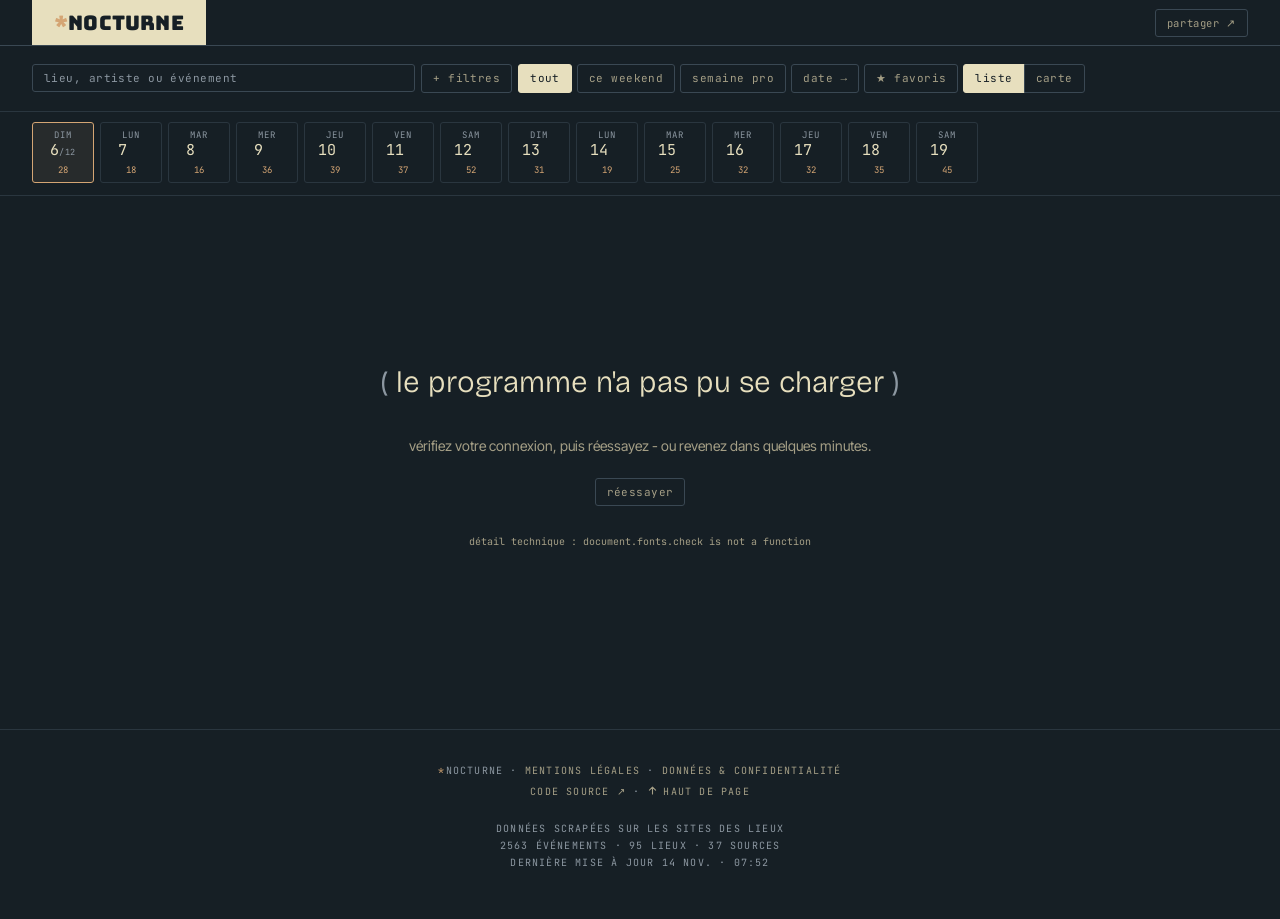
==== index.html @ 2ecd76a7 "Audit, lot 6 : la page, rapidité, logique et conformité - A-16 : « aujourd'hui » est le jour de Pari" ====
<!doctype html>
<html lang="fr">
<head>
<meta charset="utf-8">
<meta name="viewport" content="width=device-width,initial-scale=1">
<!-- Politique de sécurité (audit n° 15) : ce que la page a le droit de
     charger et d'envoyer. Rien n'est permis d'office (default-src 'none') :
     ses scripts, styles et polices, le fil et les logos viennent du site ;
     les affiches, des sites des salles, d'où « https: » pour les images.
     Interdits : un script ou une police d'un autre site, l'envoi de
     données ailleurs que vers le site, formulaires, objets et cadres, et
     une balise <base> qui détournerait les adresses relatives.
     Limite assumée : le code et les styles sont écrits DANS la page, il
     faut donc tolérer ce qui y est écrit (« unsafe-inline »).
     GitHub Pages n'envoie pas d'en-têtes choisis : la règle est ici, en
     tête, avant tout ce qu'elle doit couvrir. Les tests de page
     signalent tout ce qu'elle bloque (tests/navigateur.py).
     L'application installable a besoin de deux fichiers du site : sa
     description (manifest-src) et son service hors ligne (worker-src). -->
<meta http-equiv="Content-Security-Policy" content="default-src 'none'; script-src 'self' 'unsafe-inline'; style-src 'self' 'unsafe-inline'; img-src 'self' https: data:; font-src 'self'; connect-src 'self'; manifest-src 'self'; worker-src 'self'; base-uri 'none'; form-action 'none'">
<title>*nocturne · lyon</title>
<link rel="icon" type="image/svg+xml" href="data:image/svg+xml;utf8,<svg xmlns='http://www.w3.org/2000/svg' viewBox='-16 -16 32 32'><g fill='%23d4a574'><rect x='-2' y='-13' width='4' height='26' rx='2'/><rect x='-2' y='-13' width='4' height='26' rx='2' transform='rotate(60)'/><rect x='-2' y='-13' width='4' height='26' rx='2' transform='rotate(120)'/></g></svg>">
<meta name="description" content="Guide nocturne - concerts, théâtre, danse, clubs, expos et sport à Lyon.">
<!-- L'adresse officielle du site, pour les moteurs de recherche (audit
     n° 19) : la même page, atteinte par une autre adresse (un « ?… » en
     fin de lien, par exemple), n'en fait pas une autre. -->
<link rel="canonical" href="https://ricojrlyon.github.io/nocturne-lyon/">
<!-- L'application installable : on ajoute le site à l'écran d'accueil
     du téléphone, il s'ouvre en plein écran et garde le dernier programme
     pour un usage sans réseau. Son nom, ses couleurs et son icône « *N »
     (fond nuit, N crème, astérisque ocre) sont dans manifest.webmanifest ; sw.js
     fait le travail hors ligne. L'iPhone lit l'icône à part, en PNG de
     180 px de côté, et le nom sous l'icône dans apple-mobile-web-app-title. -->
<link rel="manifest" href="manifest.webmanifest">
<meta name="theme-color" content="#161f25">
<meta name="apple-mobile-web-app-title" content="*nocturne">
<link rel="apple-touch-icon" href="apple-touch-icon.png">
<!-- Aperçu au partage (WhatsApp, Messenger, réseaux) : sans ces balises,
     un lien envoyé s'affichait nu, sans titre ni image. L'image reprend
     le bandeau du site ; les adresses doivent être absolues. -->
<meta property="og:type" content="website">
<meta property="og:site_name" content="*nocturne · lyon">
<meta property="og:title" content="*nocturne · lyon">
<meta property="og:description" content="Guide nocturne - concerts, théâtre, danse, clubs, expos et sport à Lyon.">
<meta property="og:url" content="https://ricojrlyon.github.io/nocturne-lyon/">
<meta property="og:locale" content="fr_FR">
<meta property="og:image" content="https://ricojrlyon.github.io/nocturne-lyon/apercu.png">
<meta property="og:image:width" content="1200">
<meta property="og:image:height" content="630">
<meta property="og:image:alt" content="*nocturne · lyon - concerts, théâtre, danse, clubs, expos, sport">
<meta name="twitter:card" content="summary_large_image">
<!-- Polices hébergées sur le site, et non plus chez Google Fonts, qui
     recevait l'adresse IP de chaque visiteur : voir fonts/polices.css. -->
<!-- Les quatre polices du premier écran, demandées dès l'ouverture
     (audit n° 17) : JetBrains Mono (filtres, barres des journées),
     Bricolage Grotesque (titres des cartes), Bungee (le nom du site) et
     Inter Tight (cartes groupées). Sans cela, le navigateur ne les
     découvre qu'après avoir lu polices.css et mis la page en forme, et le
     texte paraît d'abord dans une police de secours. Seul l'alphabet
     latin de base : les autres morceaux (accents rares, cyrillique…)
     restent chargés à la demande. « crossorigin » est obligatoire pour
     une police, même venue du site : sans lui, elle serait téléchargée
     deux fois. -->
<link rel="preload" href="fonts/jetbrains-mono-latin.woff2" as="font" type="font/woff2" crossorigin>
<link rel="preload" href="fonts/bricolage-grotesque-latin.woff2" as="font" type="font/woff2" crossorigin>
<link rel="preload" href="fonts/bungee-latin.woff2" as="font" type="font/woff2" crossorigin>
<link rel="preload" href="fonts/inter-tight-latin.woff2" as="font" type="font/woff2" crossorigin>
<link href="fonts/polices.css" rel="stylesheet">
<style>
  :root {
    --bg:           #161f25;
    --bg-elev:      #1c272f;
    --bg-elev-2:    #243038;
    /* Fond des cartes, en CREUX sous la page et non en relief au-dessus.
       Elles étaient à --bg-elev, un cran au-dessus du fond : onze points
       de luminance d'écart, assez pour que le bas de carte ne se confonde
       pas avec la page, trop peu pour que la grille se lise comme une
       grille. En descendant à #0d1317 l'écart passe à quatorze points
       dans l'autre sens, et surtout le fond de carte devient le point le
       plus sombre de l'écran - donc le blanc du titre et le crème de
       l'heure y gagnent, là où un fond plus clair les aurait rognés.
       C'est la valeur de la maquette, où la carte était noire sur un fond
       gris-bleu.
       Ces deux teintes sont propres aux cartes : --bg-elev continue de
       servir la barre de filtres et le ruban des journées, qui doivent
       bien rester en relief. */
    --bg-carte:     #0d1317;
    --bg-carte-2:   #18222a;      /* survol : la carte s'allume */
    --ink:          #e7dfbe;        /* cream - main text */
    --ink-soft:     #a59f86;        /* faded cream - secondary */
    /* Gris-bleu des textes de troisième rang (jours de la barre, comptes,
       pied de page). #5e6973 n'atteignait que 2,4 à 3,3:1 sur les fonds
       de la page, pour des textes de 8 à 10 px ; #8c97a1 atteint 4,5 à
       6,3:1 sur les quatre, le minimum demandé étant 4,5 (audit A-18). */
    --ink-mute:     #8c97a1;        /* muted blue-gray - tertiary */
    --rule:         #2a363f;        /* very subtle line */
    --rule-strong:  #3a4853;
    --accent:       #e7dfbe;        /* cream accent (same as ink) */
    --accent-glow:  rgba(231, 223, 190, 0.12);
    --warm:         #d4a574;        /* warm tan for badges/highlights */
    /* Corail adouci : il ne sert plus au badge de durée, passé en crème
       filaire comme l'étiquette d'arrondissement, mais reste la couleur
       d'INTERFACE du site - filtre coché, cadre d'un groupe déplié. Son
       filet compagnon --hot-line est parti avec le badge. */
    --hot:          #e08d70;        /* coral adouci - signaux d'interface */
    /* Angles très légèrement adoucis - validé sur maquette (3 px). */
    --radius:       3px;
  }
  * { box-sizing: border-box; }
  html, body { margin: 0; padding: 0; }

  body {
    background: var(--bg);
    color: var(--ink);
    font-family: 'Inter Tight', -apple-system, system-ui, sans-serif;
    -webkit-font-smoothing: antialiased;
    line-height: 1.5;
    min-height: 100vh;
    font-feature-settings: 'ss01' on, 'cv11' on;
  }
  .container {
    max-width: 1280px;
    margin: 0 auto;
    padding: 0 32px;
  }
  @media (max-width: 720px) {
    .container { padding: 0 20px; }
  }

  /* ---------- type primitives ---------- */
  .mono {
    font-family: 'JetBrains Mono', monospace;
    font-feature-settings: 'ss03' on;
  }

  /* ---------- masthead : bloc plein ----------
     Le wordmark vit dans un bloc crème, texte en négatif (device
     emprunté à Aspen Search / State of AI). Rien à côté : le relevé de
     données a été retiré, il n'apportait pas d'information utile et
     s'empilait mal sur téléphone. */
  header.masthead {
    border-bottom: 1px solid var(--rule-strong);
  }
  /* Le conteneur garde le padding standard (32 px, 20 px sur mobile) :
     le bord gauche du bloc crème s'aligne ainsi exactement sur le reste
     du contenu - filtres, bandeau de jours, cartes. */
  .masthead .container {
    display: flex;
    align-items: stretch;
  }
  /* « partager » : au bout de la ligne du titre, centré en hauteur. */
  .partager {
    margin: auto 0 auto auto;
    background: none;
    border: 1px solid var(--rule-strong);
    color: var(--ink-soft);
    font-family: 'JetBrains Mono', monospace;
    font-size: 10.5px;
    letter-spacing: 0.06em;
    padding: 6px 11px;
    border-radius: var(--radius);
    cursor: pointer;
  }
  .partager:hover { border-color: var(--ink-soft); color: var(--ink); }
  .partager:focus-visible { outline: 2px solid var(--warm); outline-offset: 2px; }
  /* Le menu de l'agenda, posé près de l'icône touchée. */
  .menu-agenda {
    position: fixed;
    z-index: 60;
    display: flex;
    flex-direction: column;
    min-width: 190px;
    padding: 4px;
    background: var(--bg-elev);
    border: 1px solid var(--rule-strong);
    border-radius: var(--radius);
    box-shadow: 0 8px 28px rgba(0, 0, 0, 0.6);
  }
  .menu-agenda[hidden] { display: none; }
  .menu-agenda button {
    background: none;
    border: none;
    border-radius: 2px;
    color: var(--ink);
    font: 11px/1.4 'JetBrains Mono', monospace;
    letter-spacing: 0.04em;
    text-align: left;
    padding: 8px 10px;
    cursor: pointer;
  }
  .menu-agenda button:hover, .menu-agenda button:focus-visible {
    background: var(--bg-elev-2);
    outline: none;
  }
  .menu-agenda .ma-titre {
    font: 9px/1.4 'JetBrains Mono', monospace;
    letter-spacing: 0.12em;
    text-transform: uppercase;
    color: var(--ink-mute);
    padding: 6px 10px 4px;
  }
  /* Le message bref du bas de l'écran (« lien copié · … »). */
  .toast {
    position: fixed;
    left: 50%;
    bottom: 18px;
    transform: translateX(-50%);
    z-index: 50;
    width: max-content;
    max-width: calc(100vw - 32px);
    background: var(--ink);
    color: var(--bg);
    font-family: 'JetBrains Mono', monospace;
    font-size: 11px;
    line-height: 1.45;
    padding: 10px 14px;
    border-radius: var(--radius);
    overflow-wrap: anywhere;
    box-shadow: 0 6px 24px rgba(0, 0, 0, 0.55);
  }
  .wordmark {
    margin: 0;
    background: var(--ink);
    color: var(--bg);
    font-family: 'Bungee', system-ui, sans-serif;
    font-size: 20px;
    font-weight: 400;
    line-height: 1;
    letter-spacing: 0.01em;
    padding: 13px 22px 12px;
    display: flex;
    align-items: center;
    white-space: nowrap;
  }
  .wordmark .ast {
    color: var(--warm);
    animation: ast-pulse 3.6s ease-in-out infinite;
  }
  @keyframes ast-pulse {
    0%, 100% { opacity: 1; }
    50% { opacity: 0.55; }
  }

  @media (max-width: 720px) {
    .wordmark { font-size: 17px; padding: 11px 18px 10px; }
  }

  /* ---------- filters bar ---------- */
  .filters {
    border-bottom: 1px solid var(--rule);
    padding: 14px 0;
  }

  .filter-row {
    display: flex; flex-wrap: wrap; gap: 8px 14px;
    align-items: center;
    padding: 4px 0;
  }
  /* Le tiroir des filtres secondaires : replié par défaut, il libère
     ~120 px avant le premier événement. */
  .filter-drawer {
    border-top: 1px dashed var(--rule);
    margin-top: 8px;
    padding-top: 6px;
  }
  .filter-drawer[hidden] { display: none; }
  .filter-drawer .filter-row + .filter-row {
    border-top: 1px dashed var(--rule);
    padding-top: 10px;
    margin-top: 6px;
  }
  /* Rangée principale. Ordre du DOM : recherche, bouton du tiroir, chips
     de temps - ainsi l'ordre de tabulation suit l'ordre visuel. Sur
     téléphone la recherche et le bouton partagent la première ligne et
     les chips occupent la seconde ; le bouton ne se retrouve plus seul
     sur sa propre ligne, décalé du reste. */
  .filter-row.primary {
    gap: 8px 6px;
    align-items: center;
  }
  .filter-row.primary .filter-search-wrap { flex: 1 1 220px; }
  .filter-row.primary .filter-group { flex: 1 1 auto; }
  @media (max-width: 720px) {
    .filter-row.primary .filter-group { flex: 1 0 100%; }
  }
  .drawer-toggle { border-style: dashed; flex: 0 0 auto; }
  .drawer-toggle[aria-expanded="true"] {
    border-style: solid;
    border-color: var(--warm);
    color: var(--warm);
  }
  /* Listes à cocher : lieux et tags. Une liste plutôt que des puces
     parce qu'il y a 173 lieux - en puces la rangée ferait dix lignes et
     on n'y retrouverait rien. Triée alphabétiquement : c'est une liste
     où l'on CHERCHE un nom, pas où l'on découvre. */
  .filter-liste {
    display: grid;
    grid-template-columns: repeat(auto-fill, minmax(196px, 1fr));
    gap: 1px 16px;
    align-content: start;
    max-height: 188px;
    overflow-y: auto;
    flex: 1 1 100%;
    padding: 2px 8px 2px 0;
    border-left: 1px solid var(--rule);
    padding-left: 12px;
  }
  .filter-liste label {
    display: flex;
    align-items: baseline;
    gap: 7px;
    padding: 2px 0;
    font-size: 12px;
    color: var(--ink-soft);
    cursor: pointer;
    min-width: 0;
  }
  .filter-liste label:hover { color: var(--ink); }
  .filter-liste input {
    accent-color: var(--hot);
    margin: 0;
    flex: 0 0 auto;
    align-self: center;
  }
  .filter-liste .fl-nom {
    overflow: hidden;
    text-overflow: ellipsis;
    white-space: nowrap;
  }
  /* Le compte SUIT son nom. Poussé au bord droit de la colonne, il
     tombait à 16 px de la case de la colonne voisine et se lisait comme
     le sien : « atelier … 24 □ autre ». */
  .filter-liste .fl-n {
    font-family: 'JetBrains Mono', monospace;
    font-size: 10px;
    color: var(--ink-mute);
    font-variant-numeric: tabular-nums;
    flex: 0 0 auto;
  }
  .filter-liste label:has(input:checked) { color: var(--hot); }
  .filter-label {
    font-family: 'JetBrains Mono', monospace;
    font-size: 10px;
    text-transform: lowercase;
    letter-spacing: 0.06em;
    color: var(--ink-mute);
    flex: 0 0 auto;
    align-self: center;
    min-width: 64px;
  }
  .filter-label::before { content: "("; color: var(--ink-mute); }
  .filter-label::after { content: ")"; color: var(--ink-mute); }

  .filter-group { display: flex; flex-wrap: wrap; gap: 5px; flex: 1; min-width: 0; }

  /* chips */
  /* Search input in filter bar */
  .filter-search-wrap {
    position: relative;
    flex: 1;
    min-width: 0;
  }
  .filter-search {
    width: 100%;
    box-sizing: border-box;
    background: transparent;
    border: 1px solid var(--rule-strong);
    color: var(--ink);
    padding: 6px 28px 6px 11px;
    font-family: 'JetBrains Mono', monospace;
    font-size: 11px;
    border-radius: var(--radius);
    outline: none;
    letter-spacing: 0.04em;
    transition: border-color 0.16s ease;
    -webkit-appearance: none;
  }
  .filter-search::placeholder { color: var(--ink-mute); }
  .filter-search:focus { border-color: var(--ink); }
  .filter-search-clear {
    position: absolute;
    right: 9px;
    top: 50%;
    transform: translateY(-50%);
    background: none;
    border: none;
    color: var(--ink-mute);
    cursor: pointer;
    font-size: 13px;
    line-height: 1;
    padding: 0;
    display: none;
  }
  .filter-search-clear:hover { color: var(--ink); }

  .chip {
    border: 1px solid var(--rule-strong);
    background: transparent;
    color: var(--ink-soft);
    padding: 5px 11px;
    font-family: 'JetBrains Mono', monospace;
    font-size: 11px;
    border-radius: var(--radius);
    cursor: pointer;
    transition: all 0.16s ease;
    text-transform: lowercase;
    letter-spacing: 0.04em;
    white-space: nowrap;
    line-height: 1.5;
  }
  .chip:hover {
    border-color: var(--ink);
    color: var(--ink);
  }
  .chip.active {
    background: var(--ink);
    color: var(--bg);
    border-color: var(--ink);
  }
  .chip.partial {
    border-color: var(--warm);
    color: var(--warm);
    background: transparent;
  }
  .chip-group {
    font-weight: 700;
    text-transform: lowercase;
  }
  .chip-group::after {
    content: "↘";
    margin-left: 6px;
    font-size: 10px;
    display: inline-block;
    transition: transform 0.18s ease;
    opacity: 0.6;
  }
  .venue-group.expanded .chip-group::after {
    transform: rotate(45deg);
    opacity: 1;
  }
  .chip-sub { font-size: 10px; padding: 4px 10px; font-weight: 400; }

  /* venue groups */
  .venue-groups {
    display: flex; flex-wrap: wrap; gap: 5px;
    flex: 1;
  }
  .venue-group { display: contents; }
  .venue-sublist {
    display: none;
    flex-wrap: wrap;
    gap: 4px;
    padding: 9px 12px;
    background: var(--bg-elev);
    border: 1px solid var(--rule);
    border-radius: var(--radius);
    width: 100%;
    margin: 4px 0 2px;
  }
  .venue-group.expanded .venue-sublist { display: flex; }

  /* date picker */
  .datepicker-wrap { position: relative; display: inline-block; }
  .datepicker {
    display: none;
    position: absolute;
    top: calc(100% + 8px);
    left: 0;
    z-index: 30;
    background: var(--bg-elev);
    border: 1px solid var(--ink-mute);
    border-radius: var(--radius);
    padding: 14px;
    box-shadow: 0 6px 32px rgba(0,0,0,0.5);
    min-width: 280px;
  }
  .datepicker.open { display: block; }
  .datepicker-head {
    display: flex; justify-content: space-between; align-items: center;
    margin-bottom: 10px;
    font-family: 'JetBrains Mono', monospace;
    font-size: 11px;
    text-transform: uppercase;
    letter-spacing: 0.1em;
    color: var(--ink);
  }
  .datepicker-nav {
    background: transparent;
    border: 1px solid var(--rule-strong);
    border-radius: var(--radius);
    width: 26px; height: 26px;
    cursor: pointer;
    color: var(--ink);
    font-size: 14px;
    line-height: 1;
    transition: all 0.14s ease;
  }
  .datepicker-nav:hover {
    border-color: var(--ink);
    background: var(--bg-elev-2);
  }
  .datepicker-grid {
    display: grid;
    grid-template-columns: repeat(7, 1fr);
    gap: 2px;
  }
  .datepicker-dow {
    font-family: 'JetBrains Mono', monospace;
    font-size: 9px;
    text-transform: uppercase;
    color: var(--ink-mute);
    text-align: center;
    padding: 4px 0;
    letter-spacing: 0.1em;
  }
  .datepicker-day {
    background: transparent;
    border: none;
    font-family: 'JetBrains Mono', monospace;
    font-size: 11px;
    color: var(--ink);
    padding: 6px 0;
    border-radius: var(--radius);
    cursor: pointer;
    transition: all 0.12s ease;
  }
  .datepicker-day:hover:not(.disabled) {
    background: var(--bg-elev-2);
  }
  .datepicker-day.disabled { color: var(--ink-mute); cursor: not-allowed; opacity: 0.5; }
  .datepicker-day.muted { color: var(--ink-mute); }
  .datepicker-day.selected,
  .datepicker-day.range-start,
  .datepicker-day.range-end {
    background: var(--ink);
    color: var(--bg);
  }
  .datepicker-day.in-range {
    background: var(--bg-elev-2);
    color: var(--ink);
    border-radius: 0;
  }
  .datepicker-day.range-start { border-radius: var(--radius) 0 0 var(--radius); }
  .datepicker-day.range-end { border-radius: 0 var(--radius) var(--radius) 0; }
  .datepicker-day.range-start.range-end { border-radius: var(--radius); }
  .datepicker-day.today {
    box-shadow: inset 0 0 0 1px var(--warm);
  }
  .datepicker-foot {
    display: flex;
    justify-content: space-between;
    align-items: center;
    margin-top: 14px;
    padding-top: 10px;
    border-top: 1px solid var(--rule);
    font-family: 'JetBrains Mono', monospace;
    font-size: 10px;
    text-transform: lowercase;
    letter-spacing: 0.06em;
    color: var(--ink-soft);
    gap: 8px;
  }
  .datepicker-foot span { flex: 1; }
  .datepicker-foot button {
    background: transparent;
    border: none;
    color: var(--warm);
    font-family: inherit;
    font-size: inherit;
    text-transform: inherit;
    letter-spacing: inherit;
    cursor: pointer;
    padding: 0;
  }
  .datepicker-foot button:hover { text-decoration: underline; }

  .clear-link {
    font-family: 'JetBrains Mono', monospace;
    font-size: 10px;
    text-transform: lowercase;
    letter-spacing: 0.08em;
    color: var(--ink-soft);
    cursor: pointer;
    background: transparent;
    border: none;
    padding: 0;
    margin-left: auto;
    transition: color 0.14s ease;
  }
  .clear-link:hover { color: var(--ink); }
  .clear-link::after {
    content: " →";
    color: var(--warm);
  }

  /* ---------- feed / day blocks ---------- */
  /* ---------- bandeau de jours ---------- */
  .daystrip-wrap {
    border-bottom: 1px solid var(--rule);
  }
  .daystrip {
    display: flex;
    gap: 6px;
    overflow-x: auto;
    padding: 10px 0 12px;
    scrollbar-width: thin;
    scroll-snap-type: x proximity;
  }
  .day-pill {
    flex: 0 0 auto;
    min-width: 62px;
    text-align: center;
    cursor: pointer;
    background: transparent;
    border: 1px solid var(--rule);
    border-radius: var(--radius);
    padding: 6px 9px 5px;
    font-family: 'JetBrains Mono', monospace;
    scroll-snap-align: start;
    transition: border-color 0.14s ease, background 0.14s ease;
  }
  .day-pill:hover { border-color: var(--ink-soft); }
  .day-pill:focus-visible { outline: 2px solid var(--warm); outline-offset: 2px; }
  .day-pill .dp-dow {
    display: block;
    font-size: 9px;
    text-transform: uppercase;
    letter-spacing: 0.1em;
    color: var(--ink-mute);
  }
  .day-pill .dp-num {
    display: block;
    font-size: 15px;
    line-height: 1.2;
    color: var(--ink);
    font-variant-numeric: tabular-nums;
  }
  .day-pill .dp-mon {
    font-style: normal;
    font-size: 8.5px;
    letter-spacing: 0.04em;
    color: var(--ink-mute);
    font-variant-numeric: tabular-nums;
  }
  /* Le mois n'est affiché qu'aux changements de mois, mais sa place reste
     RÉSERVÉE partout : le contenu de la pastille est centré, donc le
     supprimer décalerait le numéro d'environ 5 px sur les pastilles sans
     mois. visibility:hidden garde tous les chiffres alignés. */
  .day-pill .dp-mon.muet { visibility: hidden; }
  .day-pill .dp-count {
    font-size: 9px;
    color: var(--warm);
    font-variant-numeric: tabular-nums;
  }
  .day-pill.empty { opacity: 0.38; cursor: default; }
  .day-pill.today {
    border-color: var(--warm);
    background: rgba(212, 165, 116, 0.09);
  }

  main.feed { padding: 34px 0 80px; }
  /* La place du programme, réservée tant qu'il n'est pas arrivé (audit
     A-14) : le pied de page s'affichait sous les filtres, puis le
     programme le repoussait d'un coup. Toute la page sautait, un
     décalage mesuré à 0,95 quand Google juge « mauvais » au-delà de 0,25.
     Sans JavaScript, le programme ne vient jamais : rien n'est réservé, et
     le message qui le dit reste en vue. */
  #feed:empty { min-height: 100vh; }
  @media (scripting: none) { #feed:empty { min-height: 0; } }

  /* ---------- journées ----------
     La colonne de date de 200 px (soit 232 px des 1280 du conteneur pour
     afficher « 18/07 ») est remplacée par un bandeau fin sticky pleine
     largeur : les cartes récupèrent toute la largeur, et chaque journée
     s'ouvre sur un filet en dégradé qui la sépare nettement de la
     précédente. */
  .day {
    padding: 0 0 26px;
    scroll-margin-top: 8px;
    /* Le navigateur ne calcule la mise en page que des journées visibles.
       Sur ~700 cartes le gain est net, pour zéro changement visuel.
       contain-intrinsic-size donne une hauteur estimée afin que la barre
       de défilement reste juste avant le rendu réel. */
    content-visibility: auto;
    contain-intrinsic-size: auto 420px;
  }
  .day + .day { margin-top: 34px; }
  .day::before {
    content: '';
    display: block;
    height: 1px;
    background: linear-gradient(to right,
      rgba(231, 223, 190, 0.30),
      rgba(231, 223, 190, 0.30) 72%,
      rgba(231, 223, 190, 0.05));
  }

  .day-bar {
    position: sticky;
    /* Deux pixels AU-DESSUS du bord de l'écran, et non pile au bord :
       pendant le défilement, le navigateur arrondit la position de la
       barre et celle de la page chacune de son côté, et sur certains
       écrans un fil d'un ou deux pixels laissait voir les cartes au-dessus
       d'elle. Seuls deux pixels de son rembourrage passent sous le bord ;
       en place dans la page, elle ne bouge pas. */
    top: -2px;
    z-index: 4;
    display: flex;
    align-items: center;
    gap: 13px;
    padding: 11px 0;
    margin-bottom: 14px;
    background: linear-gradient(to bottom, var(--bg) 72%, rgba(22, 31, 37, 0.9));
    font-family: 'JetBrains Mono', monospace;
  }
  .day-bar .db-date {
    background: var(--ink);
    color: var(--bg);
    font-weight: 700;
    font-size: 13px;
    letter-spacing: 0.06em;
    padding: 5px 11px;
    border-radius: var(--radius);
    font-variant-numeric: tabular-nums;
    white-space: nowrap;
  }
  .day-bar .db-label {
    font-size: 10.5px;
    text-transform: uppercase;
    letter-spacing: 0.18em;
    color: var(--ink-soft);
    white-space: nowrap;
    overflow: hidden;
    text-overflow: ellipsis;
  }
  /* Boutons de famille, dans la barre de journée. L'état est GLOBAL -
     éteindre « expos » l'éteint partout - mais le compte est celui du
     JOUR : c'est ce qui permet de décider sans faire défiler. Le compte
     est celui des CARTES, grappes comprises, donc exactement ce qui
     apparaîtra. */
  .day-bar .db-familles {
    display: flex;
    gap: 5px;
    flex: 0 0 auto;
  }
  .day-bar .db-label { flex: 0 1 auto; min-width: 0; }
  .fam-chip {
    font-family: inherit;
    font-size: 9.5px;
    letter-spacing: 0.12em;
    text-transform: uppercase;
    display: inline-flex;
    /* 24 px de haut au moins, la plus petite cible qu'on recommande de
       toucher ou de cliquer (audit n° 18) : ils en faisaient 23. Le texte
       reste centré dans le pixel gagné. */
    min-height: 24px;
    align-items: center;
    gap: 6px;
    padding: 4px 8px;
    border: 1px solid var(--rule-strong);
    border-radius: var(--radius);
    background: transparent;
    color: var(--ink-soft);
    cursor: pointer;
    white-space: nowrap;
    transition: border-color 0.15s ease, color 0.15s ease, opacity 0.15s ease;
  }
  .fam-chip .fam-n {
    color: var(--ink-mute);
    font-variant-numeric: tabular-nums;
  }
  /* Éteinte : le trait pointillé dit « masquée » sans recourir à la
     seule opacité, qui se confond avec l'état désactivé. */
  .fam-chip[aria-pressed="false"] {
    opacity: 0.5;
    border-style: dashed;
  }
  .fam-chip:disabled {
    opacity: 0.3;
    cursor: default;
  }
  .fam-chip:hover:not(:disabled) {
    border-color: var(--ink-soft);
    color: var(--ink);
  }
  .fam-chip:focus-visible { outline: 2px solid var(--warm); outline-offset: 2px; }
  /* Dans l'état vide les boutons ne sont plus dans une barre de journée
     et n'héritent donc plus de sa police monospace. */
  .empty-familles {
    display: flex;
    justify-content: center;
    flex-wrap: wrap;
    gap: 6px;
    margin-top: 16px;
    font-family: 'JetBrains Mono', monospace;
  }
  .day-bar .db-count {
    font-size: 9.5px;
    color: var(--ink-mute);
    letter-spacing: 0.14em;
    margin-left: auto;
    white-space: nowrap;
  }
  /* Le bouton des filtres, au bout de la ligne de chaque date : il épingle
     le haut de la page (filtres et barre des jours) en haut de l'écran,
     ou le rend à sa place. Plein, crème, quand ils sont épinglés. */
  .db-filtres {
    flex: 0 0 auto;
    display: inline-flex;
    align-items: center;
    justify-content: center;
    width: 28px;
    height: 24px;
    padding: 0;
    border: 1px solid var(--rule-strong);
    border-radius: var(--radius);
    background: transparent;
    color: var(--ink-soft);
    cursor: pointer;
    -webkit-tap-highlight-color: transparent;
  }
  .db-filtres svg { display: block; }
  .db-filtres[aria-expanded="true"] { background: var(--ink); border-color: var(--ink); color: var(--bg); }
  .db-filtres:focus-visible { outline: 2px solid var(--warm); outline-offset: 2px; }
  @media (hover: hover) {
    .db-filtres:hover { border-color: var(--ink-soft); color: var(--ink); }
    .db-filtres[aria-expanded="true"]:hover { color: var(--bg); }
  }
  /* Épinglé, le haut de la page colle en haut de l'écran ; la barre de la
     journée se cale juste dessous, et une journée rejointe par la barre des
     jours aussi. --haut-filtres est sa hauteur, mesurée par la page. */
  body.filtres-epingles .haut-filtres {
    position: sticky;
    top: 0;
    z-index: 20;
    background: var(--bg);
    box-shadow: 0 8px 24px rgba(0, 0, 0, 0.5);
    max-height: 80vh;
    overflow-y: auto;
  }
  body.filtres-epingles .day-bar { top: calc(var(--haut-filtres, 0px) - 2px); }
  body.filtres-epingles .day { scroll-margin-top: calc(8px + var(--haut-filtres, 0px)); }
  @media (max-width: 560px) {
    .day-bar { gap: 9px; flex-wrap: wrap; }
    .day-bar .db-label { font-size: 9.5px; letter-spacing: 0.12em; }
    /* Les cinq boutons prennent leur propre ligne : les tenir sur celle
       de la date écraserait le libellé du jour. */
    .day-bar .db-familles { flex: 1 0 100%; order: 3; }
    .day-bar .db-count { order: 2; }
    .day-bar .db-filtres { order: 2; }
    /* À CINQ, les pastilles ne tiennent plus sur une ligne de téléphone :
       386 px demandés pour 335 disponibles. On récupère la place sur
       l'INTERLETTRAGE plutôt que sur le corps - 0,12 em à 9,5 px coûtait
       une dizaine de pixels par pastille, et c'est du confort d'affiche,
       pas de lecture. Le corps, lui, ne bouge pas : il est déjà au seuil
       sous lequel des capitales monospace deviennent pénibles, seuil qui
       avait fait remonter l'étiquette d'arrondissement de 8,5 à 9,5.
       Mesuré : la rangée passe de 386 à 325 px, soit 10 px de marge sur
       la journée la plus chargée.
       Le retour à la ligne reste autorisé en dernier recours : sous
       340 px de large - un vieux téléphone -, aucun réglage ne les fait
       tenir, et mieux vaut une barre plus haute qu'une pastille qui sort
       de l'écran. */
    .fam-chip { letter-spacing: 0.04em; padding: 4px 6px; gap: 4px; }
    .day-bar .db-familles { gap: 4px; flex-wrap: wrap; row-gap: 4px; }
  }

  /* ---------- event grid ---------- */
  /* .group-cards - la grille interne d'un groupe déplié - partage les
     pistes de .events dans TOUTES les règles qui suivent, et jamais par
     recopie : elle doit produire les mêmes colonnes que la grille qui
     l'entoure. Dupliquer ces valeurs les aurait laissées diverger au
     premier réglage. */
  .events, .group-cards {
    display: grid;
    grid-template-columns: repeat(auto-fill, minmax(280px, 1fr));
    grid-auto-rows: 160px;
    gap: 12px;
  }
  @media (min-width: 1100px) {
    .events, .group-cards {
      grid-template-columns: repeat(auto-fill, minmax(280px, calc(33.333% - 8px)));
    }
  }
  @media (max-width: 560px) {
    /* Une seule colonne, mais la rangée garde ses 160 px : c'est le second
       endroit qui la libérait, et il faut les deux pour que la carte tienne
       sa hauteur sur téléphone. */
    .events, .group-cards {
      grid-template-columns: 1fr;
    }
  }

  /* Inner layout uses GRID with explicit row tracks. This is much more
     predictable than flex + line-clamp inside a fixed-height container. */
  .event {
    display: grid;
    /* Trois rangées au contenu, poussées en BAS de la carte : c'est ce
       qui définit la carte « A ». Le haut, laissé libre, montre l'affiche.
       Auparavant les rangées valaient `auto 1fr auto` et le titre flottait
       au centre d'une piste élastique ; le texte se retrouvait ainsi au
       milieu de la carte, donc sur la partie la plus forte du visuel.
       Ici les trois rangées prennent la hauteur de leur contenu et
       align-content les groupe contre le padding bas - le texte occupe
       donc toujours la zone où le visuel s'est éteint en fondu.
       Les `align-self` des enfants (title, list, foot) deviennent sans
       effet, une rangée `auto` valant exactement son contenu ; ils sont
       laissés en place pour le mode mobile, où la carte est un flex. */
    grid-template-rows: auto auto auto;
    align-content: end;
    /* Gouttiere NULLE : les deux ecarts de la carte sont portes par les
       marges des elements, parce qu'ils ne doivent pas etre egaux en
       geometrie pour l'etre a l'oeil. Une gouttiere uniforme de 6 px
       donnait 14,4 px d'encre a encre entre le lieu et le titre, contre
       7,0 px entre le titre et le filet : la boite du lieu laisse 4,7 px
       de vide sous ses capitales et celle du titre 3,7 px au-dessus des
       siennes, quand le filet, lui, est pose au ras du titre. */
    row-gap: 0;
    padding: 14px 18px 12px;
    /* Filet du même bleu-gris que les autres cadres du site, au lieu du
       crème à 20 % : sur un fond de carte descendu à #0d1317, le crème
       translucide tirait vers le brun et la carte prenait un liseré
       tiède qu'aucun autre élément ne portait. */
    border: 1px solid var(--rule-strong);
    border-radius: var(--radius);
    /* Fond en creux SOUS la page - cf. --bg-carte. */
    background: var(--bg-carte);
    text-decoration: none;
    color: inherit;
    transition: border-color 0.18s ease, background 0.18s ease;
    height: 100%;
    width: 100%;
    position: relative;
    overflow: hidden;
    /* Pas de voile gris sur toute la carte au toucher : sur un téléphone,
       toucher l'étoile donnait l'impression d'ouvrir la carte. */
    -webkit-tap-highlight-color: transparent;
  }
  /* La carte s'allume sous la souris, et non au doigt : un téléphone garde
     le « survol » de la dernière carte touchée, étoile comprise. Au doigt,
     elle s'allume le temps du toucher, sauf si c'est un de ses boutons
     qu'on touche. */
  @media (hover: hover) {
    .event:hover {
      border-color: var(--warm);
      background: var(--bg-carte-2);
    }
  }
  @media (hover: none) {
    .event:active:not(:has(.carte-bouton:active)) {
      border-color: var(--warm);
      background: var(--bg-carte-2);
    }
  }

  /* ---------- couche visuelle en fond de carte ----------
     Affiche réelle si disponible, enseigne du lieu sinon - dans les
     deux cas la couche s'éteint en fondu vers ~55 % de la hauteur pour
     laisser le texte respirer. L'enseigne est TOUJOURS rendue en
     sous-couche : si l'affiche ne charge pas (hotlink bloqué, 404),
     onerror masque la photo et l'enseigne réapparaît. */
  /* Le visuel tient le HAUT de la carte : il monte de 0 à pleine force
     sur les 12 premiers pour cent, tient jusqu'aux 42 %, puis s'éteint
     et a disparu à 82 %. Le texte, désormais groupé en bas de carte
     (cf. align-content:end sur .event), tombe donc sur une zone d'où
     l'affiche s'est retirée - c'est ce partage haut/bas qui fait la
     lisibilité de la carte A, et non un voile posé sur l'image.
     Le fondu du haut garde son effet d'origine : la texture s'efface
     juste sous le bord supérieur, où la carte respire.
     Auparavant le visuel tenait jusqu'aux 56 % et ne s'effaçait qu'au
     bord bas : le titre, alors centré, passait sur sa partie la plus
     forte. */
  .visual-bg {
    position: absolute;
    inset: 0;
    pointer-events: none;
    -webkit-mask-image: linear-gradient(to bottom,
        transparent 0%, rgba(0,0,0,.62) 5%, rgba(0,0,0,1) 12%,
        rgba(0,0,0,1) 42%, rgba(0,0,0,.52) 58%, rgba(0,0,0,.14) 72%, transparent 82%);
    mask-image: linear-gradient(to bottom,
        transparent 0%, rgba(0,0,0,.62) 5%, rgba(0,0,0,1) 12%,
        rgba(0,0,0,1) 42%, rgba(0,0,0,.52) 58%, rgba(0,0,0,.14) 72%, transparent 82%);
  }
  /* L'enseigne porte ses opacités dans son propre balisage, bande par
     bande : aucune opacité de calque ici, sinon elle les diviserait
     toutes. Le 0,58 qui s'appliquait aux anciens motifs est parti avec
     eux - les valeurs du balisage en tiennent compte. */
  .visual-bg .enseigne {
    position: absolute; inset: 0;
    width: 100%; height: 100%;
  }
  .visual-bg .photo-wrap { position: absolute; inset: 0; }
  .visual-bg img {
    position: absolute; inset: 0;
    width: 100%; height: 100%;
    object-fit: cover;
    object-position: center 22%;
    /* Assombrissement de l'affiche, aux valeurs de la maquette : le titre
       passe devant l'image, et les affiches claires le rendaient illisible.
       La trame sérigraphie qui doublait ce filtre a été retirée - elle
       apportait 25 % d'assombrissement moyen en plus, dont ce chiffre-ci
       tient désormais compte, et elle mangeait le détail des visages et
       des visuels fins. La désaturation légère fait le travail qu'elle
       faisait d'utile : unifier des affiches très hétérogènes.
       Le filtre porte sur la balise image seule : l'enseigne, composée en
       blanc entre 0,07 et 0,18 d'opacité, est déjà sourde et n'en a pas
       besoin. */
    filter: brightness(0.42) saturate(0.85) contrast(1.08);
  }
  /* Voile sombre CROISSANT : il était le plus fort en haut, où vivait la
     ligne lieu·arr·heure ; le texte étant passé en bas, il s'inverse.
     Le palier de 0,90 est atteint dès 40 % : il couvre ainsi la ligne du
     lieu, qui tombe à 41 % sur une carte simple, sans que la rampe des
     quarante premiers pour cent change assez pour se voir. La valeur du
     haut, 0,28, ne sert qu'à l'image : montée à 0,50 elle éteignait les
     affiches sans rien gagner sur le texte.
     Sa COULEUR est celle du fond de carte, #0d1317, et non celle de la
     page : le voile et le bas de carte se rejoignent donc sans raccord.
     Tant qu'ils différaient, la zone où le masque éteint l'affiche
     laissait paraître une marche entre les deux gris.
     C'est ce voile, et non le masque, qui porte la lisibilité. Mesuré sur
     une affiche entièrement blanche - le pire cas, qui n'existe pas : le
     blanc du texte tient 15:1 partout, le crème 11:1, et la plus sombre
     des dix-neuf teintes 4,4:1 sur la ligne du lieu d'une carte simple.
     Le cas le plus défavorable du site est la carte groupée à quatre
     lignes, dont le texte remonte jusqu'aux 14 % : 2,9:1 pour cette même
     teinte sur le cartouche blanc d'un logo - un nom de lieu que le logo
     derrière lui écrit déjà. Aller au-delà demanderait soit d'éteindre
     les logos, soit de délaver quatre des dix-neuf teintes de 20 %, sans
     pour autant atteindre les 4,5:1 qu'un texte de 12 px réclame.
     Il est à l'intérieur de .visual-bg, donc soumis au même masque :
     sous 82 % il ne reste plus rien à voiler et le fond de carte
     (--bg-carte) porte seul le pied. */
  .visual-bg .scrim {
    position: absolute; inset: 0;
    background: linear-gradient(to bottom,
        rgba(13,19,23,.28) 0%, rgba(13,19,23,.90) 40%, rgba(13,19,23,1) 92%);
  }
  /* ---------- logo de salle sur les cartes groupées ----------
     Une carte groupée n'a pas d'affiche : elle représente plusieurs
     spectacles à la fois, et tire donc l'enseigne du lieu. Pour les
     salles qui jouent plusieurs fois par soir, la marque du lieu dit
     mieux de quoi il s'agit - et c'est le même geste que pour une
     affiche, à un cadrage près : une affiche est en `cover` et remplit
     la carte, un logo est posé à sa taille et déborde un peu.

     La hauteur est en pour cent de la carte, la largeur suit d'elle-même
     le rapport intrinsèque de l'image - d'où `width: auto` sur la balise
     plutôt qu'une boîte à `aspect-ratio`, qui aurait obligé à déclarer
     le ratio de chaque fichier et à le maintenir à la main.

     Le débordement haut et bas est voulu : le fondu de .visual-bg le
     reprend et le logo s'efface aux deux bords comme le reste.

     brightness un cran plus bas que les affiches (0,50 contre 0,60) :
     un logo est un aplat, il n'a pas le bruit d'une photographie et
     ressort donc plus fort à luminosité égale. */
  /* Cartouche blanc, sur TOUTE la carte. Sans lui, les logos ajourés
     - Improvidence, Le Complexe, le médaillon de l'Institut Lumière -
     posaient leurs traits sombres sur un fond sombre et se lisaient
     mal ; Les Subsistances, dont le fichier porte déjà son fond blanc,
     faisaient exception et rompaient l'unité. Le cartouche met les
     salles sur le même pied et rend au logo le support pour lequel il a
     été dessiné : du papier.
     Étant dans .visual-bg, il hérite du fondu haut/bas de la carte : le
     blanc s'éteint aux deux bords comme le reste du visuel.
     C'est LUI qui porte le filtre, et non la marque : un filtre
     s'applique à tout son sous-arbre, si bien que le blanc du cartouche
     et celui qu'un fichier contient déjà - Les Subsistances - subissent
     rigoureusement le même traitement. Les filtrer séparément aurait
     demandé de pré-calculer la valeur du blanc filtré, et le moindre
     écart aurait dessiné un rectangle visible autour de la marque.
     Le filtre fait de ce calque le bloc conteneur de la marque qu'il
     entoure, laquelle se centre donc sur la carte. */
  .visual-bg .logo-plate {
    position: absolute;
    inset: 0;
    background: #fff;
    /* 0,40 et non 0,50 : la trame sérigraphie assombrissait le cartouche
       d'un quart en plus du filtre, et son retrait l'aurait éclairci
       d'autant. La valeur rendue est donc la même qu'avant, sans le grain. */
    filter: brightness(0.40) contrast(1.06);
  }
  .visual-bg .logo-img {
    position: absolute;
    inset: auto;
    top: 50%;
    left: 50%;
    transform: translate(-50%, -50%);
    height: var(--k, 150%);
    width: auto;
    object-fit: contain;
    object-position: center;
    /* Le filtre des AFFICHES doit être annulé ici, pas seulement omis :
       .visual-bg img porte brightness(0.60), qui s'ajouterait à celui du
       cartouche et descendrait la marque à 0,30 - deux fois trop sombre.
       C'est le cartouche, et lui seul, qui filtre ce sous-arbre. */
    filter: none;
  }
  /* Repli typographique, pour les salles dont on n'a pas la marque.
     Il vit DANS le même cartouche que les logos, et hérite donc du même
     filtre : aucun blanc à recalculer, aucun raccord à ajuster. C'est ce
     qui garantit qu'aucune carte groupée d'un lieu scrappé ne retombe
     sur l'enseigne nue - y compris pour les salles qu'on scrappera
     demain, sans fichier à fournir.
     Bungee est la fonte d'affiche du site, déjà chargée par le wordmark :
     rien de plus à télécharger. */
  .visual-bg .logo-mot {
    position: absolute;
    inset: 0;
    display: flex;
    align-items: center;
    justify-content: center;
    padding: 0 9%;
    margin: 0;
    font-family: 'Bungee', system-ui, sans-serif;
    font-weight: 400;
    /* Le corps vient du JS : il dépend de la longueur du nom. */
    font-size: var(--fs, 30px);
    line-height: 1.02;
    letter-spacing: 0.005em;
    text-align: center;
    text-transform: uppercase;
    /* Noir, comme l'encre d'un logo : le cartouche l'éclaircit ensuite
       exactement comme il éclaircit une marque. */
    color: #000;
    text-wrap: balance;
    overflow-wrap: anywhere;
  }
  /* L'enseigne reste dans le DOM sous le logo, mais éteinte : si le
     fichier manque, l'onerror retire la classe et elle reprend sa place.
     C'est l'invariant du site - la couche de secours est toujours là -
     appliqué à un visuel local plutôt qu'à une affiche distante. */
  .visual-bg.has-logo > svg { display: none; }

  /* Le contenu passe au-dessus de la couche visuelle.
     .event-list en fait partie, et son absence était un bug : une boîte
     NON positionnée se peint sous une boîte qui l'est, quel que soit
     l'ordre du DOM. La liste des cartes groupées passait donc derrière
     le .visual-bg, sur les 275 cartes concernées. Invisible tant que le
     visuel restait sourd - l'enseigne plafonne à 0,18 d'opacité - mais la
     ligne restait dessous. */
  .event-head, .event-title, .event-list, .event-foot { position: relative; }
  /* Le nom du lieu et son arrondissement sont la première ligne du bloc
     de texte, donc les seuls à border encore l'affiche - le titre et le
     pied sont plus bas, là où le visuel a disparu. Deux ombres plutôt
     qu'une : une courte et opaque qui détache la lettre, une large et
     diffuse qui creuse un halo dans l'image. Voiler l'affiche davantage
     aurait coûté sa couleur à toute la carte pour protéger une ligne. */
  .event-venue, .event-arr, .event-time {
    text-shadow: 0 1px 2px rgba(13,19,23,1), 0 0 10px rgba(13,19,23,.9);
  }
  .event-title { text-shadow: 0 1px 8px rgba(13,19,23,.8); }

  /* Row 1: header (venue + time) - using inline-block layout instead of flex
     to avoid baseline-alignment height bugs in grid cells */
  .event-head {
    display: flex;
    flex-direction: row;
    justify-content: space-between;
    align-items: center;       /* center, not baseline - baseline causes height calc bugs */
    gap: 12px;
    min-width: 0;
    line-height: 1.25;
    /* Force a stable, predictable height regardless of flex quirks */
    height: 18px;
    flex: 0 0 auto;
  }
  .event-venue {
    font-family: 'JetBrains Mono', monospace;
    font-size: 12px;
    /* Teinte de la catégorie, posée par --t sur la carte. Repli en crème
       si la variable manque - une carte rendue hors du feed, par exemple. */
    color: var(--ink);
    color: var(--t, var(--ink));
    text-transform: uppercase;
    letter-spacing: 0.14em;
    font-weight: 700;
    line-height: 1.25;
    flex: 1;
    min-width: 0;
    overflow: hidden;
    text-overflow: ellipsis;
    white-space: nowrap;
  }
  /* Micro-étiquette FILAIRE, posée sur l'affiche : cadre seul, aucun fond.
     Le fond translucide qu'elle portait faisait une pastille sombre au
     milieu de l'image ; l'ombre portée de la ligne suffit à la détacher.
     Corps porté de 8,5 à 9,5 px : sous 9 px, des capitales monospace
     interlettrées passent sous le seuil de confort de lecture, et cette
     étiquette est le plus petit texte de la carte.
     Elle se cale d'elle-même contre le bord droit : .event-venue est en
     flex:1 et occupe donc tout l'espace libre à sa gauche. */
  .event-arr {
    font-family: 'JetBrains Mono', monospace;
    /* Aligne sur les LETTRES du pied : même corps de 10 px, mêmes
       minuscules, même interlettrage. « villeurbanne » et « autre » se
       lisent donc exactement comme « café-théâtre » deux lignes plus bas,
       et le chiffre de « 1er » y dépasse la hauteur d'x comme un chiffre
       dans une phrase - c'est la relation normale de la fonte, pas
       l'écart de calibre que corrigeait le pied.
       Interligne verrouillé à 14 px : le cadre fait alors 18 px, la
       hauteur exacte de la rangée du lieu. Les étiquettes du pied en font
       19 grâce à leur interligne de 15 ; ce pixel d'écart ne se voit pas,
       les deux cadres n'étant jamais sur la même ligne. */
    font-size: 10px;
    line-height: 14px;
    color: var(--ink);
    letter-spacing: 0.1em;
    text-transform: lowercase;
    font-weight: 400;
    flex-shrink: 0;
    white-space: nowrap;
    border: 1px solid rgba(231, 223, 190, 0.32);
    border-radius: 2px;
    padding: 1px 5px;
  }
  /* Crème et sans graisse, comme l'étiquette d'arrondissement : l'heure
     tombe désormais au même pixel sur toutes les cartes et n'a plus
     besoin d'une couleur pour se faire trouver - la position suffit. Le
     tan gras d'avant en faisait le point le plus vif du pied, alors que
     ce qui doit gagner là est le nom de la catégorie, en teinte.
     tabular-nums garde les chiffres sur la même largeur, sans quoi la
     colonne d'heures se déformerait de carte en carte. */
  .event-time {
    font-family: 'JetBrains Mono', monospace;
    font-size: 8px;
    color: var(--ink);
    font-weight: 400;
    white-space: nowrap;
    letter-spacing: 0.04em;
    font-variant-numeric: tabular-nums;
    flex-shrink: 0;
    /* Son filet est déclaré plus bas, après la boîte commune aux
       étiquettes : celle-ci pose `border: 1px solid transparent` et vit
       après cette règle-ci, si bien qu'à spécificité égale elle gagnait. */
  }
  .event-time.empty {
    color: var(--ink-mute);
    font-weight: 400;
  }

  /* Row 2: title fills available space, vertically centered.
     Bricolage Grotesque en variable, poids 300 - validé sur maquette.
     line-clamp propre avec ellipsis, au lieu de la coupe nette que
     produisait max-height. */
  .event-title {
    font-family: 'Bricolage Grotesque', system-ui, sans-serif;
    /* La graisse doit être portée par les DEUX propriétés : sur une police
       variable, font-variation-settings l'emporte sur font-weight, et ne
       changer que la seconde n'aurait aucun effet visible.
       opsz suit le corps rendu, c'est le rôle de cet axe - le laisser à 16
       pour un texte composé à 21 px appliquerait la compensation optique
       d'un corps plus petit, donc des pleins trop appuyés. */
    font-variation-settings: 'opsz' 22, 'wght' 600;
    font-weight: 600;
    font-size: 22px;
    line-height: 1.08;
    /* 1 px seulement : la boite du lieu et celle du titre apportent deja
       8,4 px de vide entre leurs encres. */
    margin: 2px 0 0;
    letter-spacing: -0.022em;
    /* Le seul élément blanc de la carte, et le seul que la teinte de
       catégorie ne touche pas : c'est ce qui le maintient au-dessus du
       lieu et du pied, tous deux colorés. */
    color: #fff;
    text-wrap: balance;
    /* Deux lignes, jamais trois : au-delà, coupe et points de suspension.
       Le clamp les dessine lui-même. Trois lignes tenaient dans la carte
       - 76 px pour 84 disponibles - mais un titre de trois lignes en
       22 px devenait le seul objet de la carte et écrasait tout le reste ;
       et les rares titres si longs sont des phrases d'agrégateur qu'une
       coupe résume mieux qu'un pavé. */
    display: -webkit-box;
    -webkit-box-orient: vertical;
    -webkit-line-clamp: 2;
    overflow: hidden;
    align-self: center;
  }
  .event-title.placeholder {
    color: var(--ink-mute);
    font-size: 11px;
    font-family: 'JetBrains Mono', monospace;
    font-style: normal;
    letter-spacing: 0.06em;
  }

  /* Row 3: footer.
     flex-end plutôt que space-between : la catégorie est masquée quand elle
     est vide (:empty ci-dessous), et space-between recollait alors le groupe
     source + durée à GAUCHE - d'où des cartes dont le bas ne s'alignait pas
     sur les autres. Avec flex-end le groupe de droite est ancré à droite en
     toutes circonstances, et la catégorie, quand elle existe, est repoussée
     à gauche par son margin-right auto. */
  .event-foot {
    display: flex;
    justify-content: flex-end;
    /* CENTRAGE des boîtes, et non alignement des lignes de base.
       C'est contre-intuitif et c'est mesuré. JetBrains Mono a une
       ascendante moins une descendante (1,02 − 0,30) égale à sa hauteur
       de capitale (0,73) : dans une boîte de ligne centrée, le milieu
       des capitales tombe donc exactement au milieu de la boîte, quel
       que soit le corps. Centrer aligne du même coup les CADRES des
       étiquettes, dont la boîte est symétrique autour de leur texte.
       Mesuré sur un pied portant les quatre éléments - centres d'encre
       à 0,75 px près et cadres à 0,25 px du texte, contre 1,5 px pour
       les deux en alignant les bases. Aligner les bases égalise ce que
       l'œil ne lit pas et désaligne ce qu'il lit : les cadres.
       min-height tient la rangée pour qu'elle ne dépende pas des
       étiquettes présentes. */
    align-items: center;
    min-height: 19px;
    /* Douze pixels, dont le filet occupe le milieu : l'encre du titre se
       retrouve alors a 10,0 px du filet, contre 9,4 px entre le lieu et
       le titre. Les deux ecarts se lisent enfin comme un seul rythme. */
    margin-top: 11px;
    gap: 8px;
    /* Indispensable pour que l'ellipse de .event-cat se déclenche : en tant
       qu'élément de grille, ce pied a un min-width:auto qui l'empêche de
       descendre sous sa largeur min-content. Comme la catégorie est en
       nowrap, cette min-content vaut son texte entier - le pied débordait
       donc de la carte au lieu de tronquer (« Art contemporain et
       numérique » à La Salle de bains, 385 px dans une piste de 354). */
    min-width: 0;
    /* L'ancrage en bas de carte vient d'ici : la rangée est le 3e track du
       grid .event (auto 1fr auto), align-self end la colle au padding bas. */
    align-self: end;
  }
  /* Filet de la teinte au-dessus du pied - le trait qui vient de la
     maquette E. Il est dessiné par un PSEUDO-ÉLÉMENT absolu, posé au
     milieu de la gouttière de 6 px, et non par un border-top sur le pied :
     une bordure et son padding auraient coûté 9 px de hauteur, or la
     piste centrale n'a que 2,6 px de marge pour ses quatre lignes de
     carte groupée (cf. le calcul de GROUP_MAX_LINES). Le filet ne prend
     donc aucune place et la géométrie de la carte reste celle qui est
     documentée plus haut.
     Deux déclarations : color-mix() est refusé par les navigateurs
     d'avant 2023, qui gardent alors le crème translucide. */
  .event-foot::before {
    content: '';
    position: absolute;
    left: 0;
    right: 0;
    top: -6px;
    border-top: 1px solid rgba(231, 223, 190, 0.20);
    border-top: 1px solid color-mix(in srgb, var(--t, #e7dfbe) 55%, transparent);
  }
  /* Dix pixels pour les LETTRES du pied, huit pour ses CHIFFRES : dans
     JetBrains Mono, un chiffre mesure 0,75 em d'encre contre 0,55 em pour
     la hauteur d'x d'une minuscule, soit un rapport de 1,36 à corps égal.
     Les corps d'origine - 9 px pour la catégorie, 11 px pour l'heure -
     portaient l'écart à 1,67 : l'heure faisait une fois deux tiers la
     hauteur de la catégorie, et se lisait comme un autre calibre.
     Dix et huit donnent 5,50 px et 6,00 px d'encre, un rapport de 1,09.
     Composer les chiffres plus petits que les lettres est le seul moyen
     d'obtenir la même taille APPARENTE : la fonte n'offre pas de chiffres
     elzeviriens, qui l'auraient réglé sans y toucher - vérifié, la
     propriété font-variant-numeric: oldstyle-nums n'y change rien. */
  .event-cat {
    font-family: 'JetBrains Mono', monospace;
    font-size: 10px;
    color: var(--ink-soft);
    color: var(--t, var(--ink-soft));
    text-transform: lowercase;
    letter-spacing: 0.1em;
    /* Repousse le groupe source + durée contre le bord droit. */
    margin-right: auto;
    /* Le pied doit tenir sur UNE ligne : certains libellés du Petit
       Bulletin sont très longs (« atelier · musique · cinéma · exposition
       · rencontre · arts visuels ») et passaient sur deux lignes, ce qui
       doublait la hauteur de la rangée et laissait les badges flotter au
       milieu au lieu d'être collés en bas. Tronqué plutôt que replié. */
    white-space: nowrap;
    overflow: hidden;
    text-overflow: ellipsis;
    min-width: 0;
  }
  .event-cat:empty { display: none; }
  /* Les boutons d'une carte (« + agenda »…) : la boîte des étiquettes du
     pied, un filet visible, et la main au survol. Ils sont DANS le lien de
     la carte : un clic sur eux n'ouvre pas la page de l'événement. */
  .carte-bouton {
    display: inline-block;
    box-sizing: border-box;
    padding: 1px 5px;
    line-height: 15px;
    border: 1px solid var(--rule-strong);
    border-radius: 2px;
    font-family: 'JetBrains Mono', monospace;
    font-size: 8px;
    letter-spacing: 0.04em;
    white-space: nowrap;
    flex-shrink: 0;
    color: var(--ink-soft);
    cursor: pointer;
    -webkit-tap-highlight-color: transparent;
    transition: color 0.15s ease, border-color 0.15s ease, transform 0.15s ease;
  }
  @media (hover: hover) {
    .carte-bouton:hover { color: var(--ink); border-color: var(--ink-soft); }
  }
  .carte-bouton:active { transform: scale(0.9); }
  /* La zone de toucher fait au moins 24 × 24 px, sans changer le dessin
     (audit A-18) : l'étoile, l'agenda et YouTube n'en faisaient que 22 × 19,
     sous le minimum. Une boîte invisible, centrée sur le bouton, reçoit le
     doigt pour lui. */
  .carte-bouton { position: relative; }
  .carte-bouton::before {
    content: '';
    position: absolute;
    left: 50%;
    top: 50%;
    width: max(100%, 24px);
    height: max(100%, 24px);
    transform: translate(-50%, -50%);
  }
  /* Agenda et YouTube : une icône, dans la même boîte de 19 px que les
     étiquettes du pied, de la couleur des autres boutons. */
  .carte-bouton.icone {
    display: inline-flex;
    align-items: center;
    height: 19px;
    padding: 0 4px;
  }
  .carte-bouton.icone svg { display: block; }
  /* L'étoile des favoris : tout en haut à droite de la carte, sur
     l'affiche, sans cadre. Ocre quand l'événement est gardé. */
  .carte-bouton.carte-etoile {
    position: absolute;
    top: 6px;
    right: 8px;
    z-index: 3;
    border: none;
    padding: 2px 4px;
    font-size: 16px;
    line-height: 1;
    color: var(--ink-soft);
    text-shadow: 0 0 4px rgba(0, 0, 0, 0.85);
  }
  .carte-bouton.carte-etoile[aria-pressed="true"] { color: var(--warm); }
  /* Au survol, l'étoile s'allume et grossit : c'est elle qu'on va toucher,
     pas la carte. Au doigt, elle grossit le temps du toucher. */
  @media (hover: hover) {
    .carte-bouton.carte-etoile:hover { color: var(--warm); transform: scale(1.25); }
  }
  .carte-bouton.carte-etoile:active { transform: scale(1.35); }
  /* L'étoile d'une salle, dans la liste des lieux : les salles suivies
     remontent en tête. */
  .salle-etoile {
    flex: 0 0 auto;
    color: var(--ink-mute);
    font-size: 12px;
    cursor: pointer;
  }
  .salle-etoile[aria-pressed="true"] { color: var(--warm); }
  .salle-etoile:focus-visible { outline: 2px solid var(--warm); outline-offset: 2px; }
  /* La liste des lieux et sa ligne « mes salles » : le bloc prend la
     place que prenait la liste seule. */
  .filter-lieux { flex: 1 1 100%; min-width: 0; }
  .mes-salles {
    font-family: 'JetBrains Mono', monospace;
    font-size: 10px;
    letter-spacing: 0.12em;
    text-transform: uppercase;
    color: var(--ink-soft);
    margin: 2px 0 8px;
  }
  .mes-salles .etoile { color: var(--warm); }
  .carte-bouton:focus-visible { outline: 2px solid var(--warm); outline-offset: 2px; }
  /* Boîte commune aux deux étiquettes du pied.
     `inline-block` et non `inline-flex` : la base d'une boîte en ligne est
     celle de son texte, si bien que l'align-items:baseline du pied aligne
     les quatre éléments sur une seule ligne de base. Un inline-flex de
     hauteur fixe, comme ici avant, définit sa base depuis son propre
     centrage interne - elle ne dépendait donc plus de la rangée, et les
     quatre corps de texte du pied (8, 9, 9,5 et 11 px) posaient leurs
     bases sur 1,8 px d'écart : c'était le décalage visible en bas de
     carte. L'interligne commun de 13 px et le padding symétrique donnent
     aux deux étiquettes la même hauteur de cadre, ce que la hauteur fixe
     garantissait avant.
     Cette règle doit précéder les deux suivantes, qui la surchargent. */
  .event-run,
  .event-source,
  .event-time {
    display: inline-block;
    box-sizing: border-box;
    /* Rembourrage et rayon repris au caractère près de .event-arr :
       l'heure encadrée devait ressembler à l'étiquette d'arrondissement,
       et les trois étiquettes du pied lui ressemblent donc aussi. Un
       pixel de moins de chaque côté qu'avant, soit six par carte rendus
       à la catégorie - le seul élément du pied qui se tronque. */
    padding: 1px 5px;
    /* 15 px : la catégorie, désormais la plus grande du pied avec ses
       10 px, a 13,2 px de hauteur de contenu. À 13 px d'interligne elle
       aurait touché son filet. Les quatre étiquettes gardent ainsi le même
       cadre de 19 px, ce qui est toute la raison d'être de cette règle. */
    line-height: 15px;
    border: 1px solid transparent;
    border-radius: 2px;
    font-family: 'JetBrains Mono', monospace;
    white-space: nowrap;
  }
  /* Même filet crème que l'étiquette d'arrondissement : l'heure est de la
     même nature qu'elle - une coordonnée, pas une description. Sélecteur
     à deux classes pour l'emporter sur la boîte commune ci-dessus quel que
     soit l'ordre des règles. */
  .event-foot .event-time { border-color: rgba(231, 223, 190, 0.32); }
  /* Un tiret encadré dirait qu'on sait quelque chose. */
  .event-foot .event-time.empty {
    border-color: transparent;
    padding-left: 0;
    padding-right: 0;
  }
  /* « jusqu'au 18/10 » et « dernier » prennent exactement l'habit de
     l'étiquette d'arrondissement : même corps, même crème, même filet,
     aucune graisse. Ce sont deux annotations de même nature - un cadre
     où le lieu et le calendrier se situent - et le corail les faisait
     crier plus fort que le titre qu'elles annotent. */
  .event-run {
    font-size: 8px;
    text-transform: lowercase;
    color: var(--ink);
    letter-spacing: 0.1em;
    border-color: rgba(231, 223, 190, 0.32);
    font-weight: 400;
  }
  .event-foot-right {
    display: inline-flex;
    /* Même centrage que le pied qui le contient, sans quoi ce conteneur
       intermédiaire réalignerait ses trois enfants entre eux. */
    align-items: center;
    gap: 6px;
    /* Jamais comprimé par une catégorie longue : c'est elle qui se tronque. */
    flex-shrink: 0;
  }
  /* VARIANTE A - la catégorie encadrée comme les trois autres étiquettes.
     Même rembourrage, même interligne, même rayon, donc le même cadre de
     19 px ; le filet prend la teinte à 45 %, comme celui de la provenance,
     puisque tous deux disent ce QU'EST l'événement là où l'arrondissement
     et l'heure le situent en crème.
     Cette règle vient APRÈS .event-cat et compte deux classes : elle doit
     l'emporter sur le display du bloc d'origine sans le réécrire.
     Le coût mesuré est nul depuis que la provenance est un sigle : deux
     catégories tronquées sur 3104 aux largeurs courantes, quatre au plus
     étroit du bureau, contre deux - c'était 489 avant le sigle. */
  .event-foot .event-cat {
    display: inline-block;
    box-sizing: border-box;
    padding: 1px 5px;
    line-height: 15px;
    border: 1px solid transparent;
    border-color: rgba(165, 159, 134, 0.34);
    border-color: color-mix(in srgb, var(--t, #a59f86) 45%, transparent);
    border-radius: 2px;
  }
  /* Sans quoi une catégorie vide dessinerait un cadre vide : la règle
     .event-cat:empty plus haut est battue par le display ci-dessus. */
  .event-foot .event-cat:empty { display: none; }

  /* La provenance prend la teinte de la carte, sans cadre ni fond : le
     vert olive et le brun qu'elle portait étaient les deux seules
     couleurs de la carte à ne rien devoir à sa catégorie, et ils
     tiraient l'œil vers l'agrégateur plutôt que vers l'événement.
     Le pied se lit donc maintenant en trois registres : la teinte pour ce
     qui décrit l'événement - sa catégorie, sa source -, le crème encadré
     pour ce qui le situe - arrondissement, échéance -, le crème nu pour
     l'heure. Le nom de la source reste écrit en clair : la couleur ne
     distingue plus les deux agrégateurs, le mot s'en charge. */
  .event-source {
    font-size: 10px;
    text-transform: lowercase;
    letter-spacing: 0.1em;
    font-weight: 400;
    color: var(--ink-soft);
    color: var(--t, var(--ink-soft));
    /* Cadre de la teinte, un cran plus discret que celui des étiquettes
       en crème : à 45 % il encadre sans peser, là où l'échéance et
       l'arrondissement sont à 32 % d'un crème bien plus clair. C'est ce
       qui garde les deux registres distincts alors que les trois
       étiquettes ont maintenant toutes un cadre. */
    border-color: rgba(165, 159, 134, 0.34);
    border-color: color-mix(in srgb, var(--t, #a59f86) 45%, transparent);
  }

  /* ---------- carte groupée : plusieurs événements, même lieu, même jour ----------
     Elle occupe exactement la même case que les autres (160 px, cf.
     .events grid-auto-rows) et se déplie au clic en une carte par
     événement. Le regroupement se fait au RENDU et après filtrage : une
     grappe peut mêler des catégories, grouper avant filtrerait de travers. */
  button.event {
    font-family: inherit;
    text-align: left;
    cursor: pointer;
    /* Le bouton natif impose ses propres marges et fond, que la règle
       .event ne couvre pas toutes. */
    margin: 0;
    -webkit-appearance: none;
    appearance: none;
  }
  button.event:focus-visible {
    outline: 2px solid var(--ink-soft);
    outline-offset: 2px;
  }
  .event-list {
    display: grid;
    /* Meme pouce que le titre, dont cette liste prend la place. */
    margin-top: 2px;
    row-gap: 3px;
    align-self: center;
    min-height: 0;
  }
  .event-line {
    display: grid;
    grid-template-columns: 1fr auto;
    gap: 10px;
    align-items: center;
    /* Rangée verrouillée à 18 px. Deux pièges sinon : sans line-height
       explicite chaque corps de texte impose le sien, et avec un
       align-items:baseline le décalage de ligne de base entre le titre en
       14 px et l'horaire en 10,5 px ajoutait 2 px par rangée - quatre
       lignes réclamaient alors 89 px pour une piste de 83,6, ce qui
       poussait le pied hors de la carte. */
    line-height: 18px;
  }
  /* Les titres d'une carte groupée sont en BLANC, comme le titre d'une
     carte simple : ils en tiennent exactement le rôle, et le crème les
     mettait un cran en dessous du reste alors qu'ils sont l'information.
     Seule la ligne de report « + N autres » reste sourde. */
  .event-line .t {
    font-size: 14px;
    font-weight: 300;
    color: #fff;
    line-height: inherit;
    overflow: hidden;
    text-overflow: ellipsis;
    white-space: nowrap;
    min-width: 0;
  }
  .event-line .t.more { color: var(--ink-mute); }
  /* Colonne des heures d'une carte groupée : en teinte de catégorie, et
     non en corail. Elle est le seul élément coloré à l'intérieur du bloc
     de titres - c'est ce qui fait tenir la grappe comme un ensemble
     plutôt que comme quatre lignes empilées. */
  .event-line .h {
    font-family: 'JetBrains Mono', monospace;
    font-size: 10.5px;
    color: var(--t, var(--hot));
    font-variant-numeric: tabular-nums;
    letter-spacing: 0.02em;
    line-height: inherit;
  }
  /* Bloc d'un groupe déplié : les cartes ouvertes et leur bouton de repli,
     cerclés d'un filet corail.
     Il occupe des RANGÉES ENTIÈRES (grid-column 1/-1), sans quoi le cadre
     serait impossible : on ne peut pas encadrer un sous-ensemble
     d'éléments de grille susceptible de déborder sur deux rangées.
     Conséquence assumée : le groupe démarre sur une nouvelle ligne et
     laisse un vide derrière lui si la rangée précédente n'était pas
     pleine - ce vide marque d'ailleurs qu'un dépliage a eu lieu.
     Le filet est un OUTLINE et non une bordure : il ne prend aucune place
     dans la mise en page et se dessine dans la gouttière, si bien que les
     colonnes du bloc restent alignées au pixel près sur celles de la
     grille autour. Une bordure, avec son remplissage, aurait rétréci les
     cartes contenues par rapport aux autres.
     Le corail plutôt qu'une teinte de catégorie : il sert déjà aux
     filtres cochés, donc il se lit comme un signal d'interface - et il
     reste constant, là où une teinte suivrait la catégorie des cartes
     qu'il encadre et se confondrait avec l'une d'elles. */
  /* Le corps d'une journée empile des conteneurs : .events pour les cartes
     ordinaires, .group-block pour un groupe déplié. Le bloc est un FRÈRE
     de .events et non un élément à l'intérieur - placé dans la grille, il
     aurait été enfermé dans une rangée de 160 px (grid-auto-rows) et son
     contenu, qui occupe deux rangées dès quatre cartes, aurait débordé.
     Un grid-row:span aurait dépendu du nombre de colonnes, donc du
     viewport ; en sortir le bloc règle le cas par construction. */
  .day-body {
    display: grid;
    gap: 12px;
  }
  /* Sections par famille, sur les seules journées denses. Le titre est un
     filet à gauche duquel s'inscrit le nom : assez présent pour découper,
     assez discret pour ne pas concurrencer la barre de journée, qui reste
     le repère principal du fil. */
  .fam-section + .fam-section { margin-top: 20px; }
  .fam-titre {
    display: flex;
    align-items: center;
    gap: 10px;
    margin: 0 0 10px;
    font-family: 'JetBrains Mono', monospace;
    font-size: 10px;
    font-weight: 500;
    letter-spacing: 0.18em;
    text-transform: uppercase;
    color: var(--ink-soft);
  }
  .fam-titre .ft-n {
    font-size: 9.5px;
    color: var(--ink-mute);
    font-variant-numeric: tabular-nums;
  }
  .fam-titre::after {
    content: '';
    flex: 1;
    height: 1px;
    background: var(--rule);
  }
  /* Le bloc est une pile verticale : la grille des cartes ouvertes, puis
     la barre de repli. Le filet est une BORDURE et non un outline décalé.
     L'outline avait l'avantage de ne prendre aucune place, donc de garder
     les colonnes du bloc rigoureusement alignées sur celles d'à côté -
     mais il se dessinait à 7 px À L'EXTÉRIEUR du bloc, lequel occupe
     toute la largeur de la journée. Or .day porte content-visibility:auto,
     qui implique une containment de peinture : tout ce qui déborde de la
     boîte de la journée est rogné. Les montants gauche et droit étaient
     donc invisibles, seuls le haut et le bas passaient.
     La bordure reste à l'intérieur et se ferme sur les quatre côtés. Elle
     coûte 18 px de largeur utile, soit environ 6 px par colonne sur trois
     colonnes : les cartes encadrées sont très légèrement plus étroites
     que les autres, ce qui se lit comme un encart plutôt que comme un
     défaut d'alignement. */
  .group-block {
    display: grid;
    gap: 10px;
    border: 1px solid var(--hot);
    border-radius: var(--radius);
    padding: 8px;
    margin: 6px 0;
  }

  /* Bouton de repli : une barre pleine largeur au pied du bloc. Il était
     auparavant une case de la grille des cartes, donc haut de 160 px -
     un grand rectangle vide dès que le nombre de cartes ne remplissait
     pas sa dernière rangée. Sorti de cette grille, il reprend la hauteur
     d'un vrai contrôle. Teinté de corail comme le filet du bloc, pour
     qu'on lise les deux comme un même objet. */
  .collapse-card {
    display: flex;
    align-items: center;
    justify-content: center;
    gap: 8px;
    min-height: 40px;
    background: rgba(224, 141, 112, 0.07);
    border: 0;
    border-radius: var(--radius);
    color: var(--ink-soft);
    cursor: pointer;
    font-family: 'JetBrains Mono', monospace;
    font-size: 10px;
    letter-spacing: 0.14em;
    text-transform: uppercase;
    transition: background 0.18s ease, color 0.18s ease;
  }
  .collapse-card:hover {
    color: var(--ink);
    background: rgba(224, 141, 112, 0.14);
  }
  .collapse-card:focus-visible {
    outline: 2px solid var(--ink-soft);
    outline-offset: 2px;
  }

  /* Subtitle removed from main grid layout - too noisy in compact cards.
     Keep style for if we re-enable later. */
  .event-subtitle {
    display: none;
  }

  /* ---------- empty state ---------- */
  /* ---------- vue carte (nouveauté n° 6) ----------
     L'interrupteur « liste | carte » : deux boutons accolés. */
  .vue-switch { display: inline-flex; }
  .vue-switch .vue-choix:first-child { border-radius: var(--radius) 0 0 var(--radius); }
  .vue-switch .vue-choix:last-child { border-radius: 0 var(--radius) var(--radius) 0; margin-left: -1px; }
  /* La journée montrée par le plan : pleine, crème, comme un filtre
     enfoncé, pour ne pas se confondre avec aujourd'hui (cadre ocre), qui
     garde son cadre quand c'est lui qu'on montre. */
  .day-pill.choisi { background: var(--ink); border-color: var(--ink); }
  .day-pill.choisi.today { border-color: var(--warm); box-shadow: inset 0 0 0 1px var(--warm); }
  .day-pill.choisi .dp-dow, .day-pill.choisi .dp-num,
  .day-pill.choisi .dp-mon, .day-pill.choisi .dp-count { color: var(--bg); }
  .carte-vue { padding: 18px 0 40px; }
  .carte-tete {
    display: flex;
    align-items: center;
    flex-wrap: wrap;
    gap: 6px 10px;
    margin-bottom: 10px;
    font-family: 'JetBrains Mono', monospace;
    font-size: 11px;
    letter-spacing: 0.08em;
    text-transform: uppercase;
    color: var(--ink-mute);
  }
  .carte-tete .ct-jour { color: var(--ink); font-weight: 700; }
  .carte-tete .ct-compte { flex-basis: 100%; }
  .carte-saut {
    background: none;
    border: 1px solid var(--rule-strong);
    border-radius: var(--radius);
    color: var(--ink-soft);
    font: 12px/1 'JetBrains Mono', monospace;
    padding: 5px 8px;
    cursor: pointer;
  }
  .carte-saut:hover:not(:disabled) { border-color: var(--ink); color: var(--ink); }
  .carte-saut:disabled { opacity: 0.35; cursor: default; }
  .carte-saut:focus-visible { outline: 2px solid var(--warm); outline-offset: 2px; }
  .carte-vue .db-familles { margin-bottom: 12px; }
  .carte-boite {
    position: relative;
    border: 1px solid var(--rule-strong);
    border-radius: var(--radius);
    overflow: hidden;
    background: #10181d;
  }
  /* « touch-action: none » : sur le plan, le doigt déplace le plan, et non
     la page. Le plan ne prend donc jamais tout l'écran : il reste de quoi
     faire défiler la page au-dessus et au-dessous. */
  .carte-cadre {
    position: relative;
    height: min(64vh, 560px);
    min-height: 300px;
    overflow: hidden;
    touch-action: none;
    cursor: grab;
    user-select: none;
    -webkit-user-select: none;
  }
  .carte-cadre.glisse { cursor: grabbing; }
  .carte-cadre:focus-visible { outline: 2px solid var(--warm); outline-offset: -2px; }
  .carte-tuiles, .carte-calque {
    position: absolute;
    left: 0;
    top: 0;
    transform-origin: 0 0;
    will-change: transform;
  }
  /* Pendant un zoom, le plan est agrandi tel quel : les pastilles gardent
     leur taille (--contre annule l'agrandissement), les noms s'effacent
     et reviennent, replacés, à la fin du geste. */
  .carte-cadre.zoom-en-cours .carte-pin { transform: translate(-50%, -50%) scale(var(--contre, 1)); }
  .carte-cadre.zoom-en-cours .carte-nom { opacity: 0; }
  /* Le plan d'OpenStreetMap, clair, passé en nuit : couleurs inversées,
     teintes remises à l'endroit, puis assourdi. */
  .carte-tuiles img {
    position: absolute;
    max-width: none;
    filter: invert(1) hue-rotate(180deg) brightness(0.78) contrast(0.88) saturate(0.35);
  }
  .carte-pin {
    position: absolute;
    transform: translate(-50%, -50%);
    min-width: 24px;
    height: 24px;
    padding: 0 5px;
    border-radius: 12px;
    border: 2px solid var(--bg);
    background: var(--warm);
    color: var(--bg);
    font: 700 11px/20px 'JetBrains Mono', monospace;
    text-align: center;
    cursor: pointer;
    box-shadow: 0 1px 4px rgba(0, 0, 0, 0.6);
  }
  .carte-pin.groupe { box-shadow: 0 0 0 4px rgba(212, 165, 116, 0.35), 0 1px 4px rgba(0, 0, 0, 0.6); }
  .carte-pin.choisi { background: var(--ink); }
  .carte-pin:focus-visible { outline: 2px solid var(--ink); outline-offset: 2px; }
  .carte-nom {
    position: absolute;
    white-space: nowrap;
    font: 700 9.5px/14px 'JetBrains Mono', monospace;
    letter-spacing: 0.06em;
    text-transform: uppercase;
    color: var(--ink);
    text-shadow: 0 0 3px #000, 0 0 6px #000;
    pointer-events: none;
  }
  .carte-zoom {
    position: absolute;
    right: 10px;
    top: 10px;
    display: flex;
    flex-direction: column;
    gap: 4px;
  }
  .carte-zoom button {
    width: 32px;
    height: 32px;
    background: var(--bg-elev);
    color: var(--ink);
    border: 1px solid var(--rule-strong);
    border-radius: var(--radius);
    font: 16px/1 'JetBrains Mono', monospace;
    cursor: pointer;
  }
  .carte-zoom button:disabled { opacity: 0.4; cursor: default; }
  .carte-zoom button:focus-visible { outline: 2px solid var(--warm); outline-offset: 2px; }
  .carte-credit {
    position: absolute;
    right: 0;
    bottom: 0;
    padding: 2px 6px;
    background: rgba(13, 19, 23, 0.82);
    color: var(--ink-soft);
    font: 9.5px/1.4 'JetBrains Mono', monospace;
    text-decoration: none;
  }
  .carte-credit:hover { color: var(--ink); }
  /* La fiche d'un lieu, sous le plan : ses soirées en cartes, celles de
     la liste, avec leurs boutons. */
  .carte-fiche { margin-top: 16px; }
  .fiche-lieu {
    display: flex;
    align-items: center;
    gap: 12px;
    margin: 0 0 10px;
    font-family: 'JetBrains Mono', monospace;
    font-size: 11px;
    letter-spacing: 0.08em;
    text-transform: uppercase;
    color: var(--warm);
  }
  .fiche-lieu:focus { outline: none; }
  .fiche-lieu .fl-nom { font-weight: 700; }
  .fiche-lieu .fl-n { color: var(--ink-mute); white-space: nowrap; margin-right: auto; }
  .carte-fiche .events + .fiche-lieu { margin-top: 18px; }
  .fiche-fermer {
    flex: 0 0 auto;
    background: none;
    border: 1px solid var(--rule-strong);
    border-radius: var(--radius);
    color: var(--ink-soft);
    font-size: 12px;
    line-height: 1;
    padding: 5px 8px;
    cursor: pointer;
  }
  .fiche-fermer:hover { color: var(--ink); border-color: var(--ink); }
  .fiche-fermer:focus-visible { outline: 2px solid var(--warm); outline-offset: 2px; }
  .carte-ailleurs {
    display: flex;
    flex-wrap: wrap;
    align-items: center;
    gap: 6px;
    margin-top: 12px;
  }
  .carte-ailleurs .ca-titre {
    font-family: 'JetBrains Mono', monospace;
    font-size: 10px;
    letter-spacing: 0.08em;
    text-transform: uppercase;
    color: var(--ink-mute);
    margin-right: 4px;
  }
  .carte-ailleurs .chip { text-transform: none; }
  .carte-vide { padding: 60px 24px; }

  .empty-state {
    text-align: center;
    padding: 100px 24px;
    color: var(--ink-soft);
  }
  .empty-state p {
    font-family: 'Bricolage Grotesque', system-ui, sans-serif;
    font-variation-settings: 'opsz' 32, 'wght' 300;
    font-size: 30px;
    color: var(--ink);
  }
  .empty-state p::before { content: "( "; color: var(--ink-mute); }
  .empty-state p::after { content: " )"; color: var(--ink-mute); }
  /* « tout effacer » sous un filtre sans résultat (audit n° 20). */
  .empty-state .vide-effacer { margin-top: 26px; }
  .vide-effacer:focus-visible { outline: 2px solid var(--warm); outline-offset: 2px; }
  /* Chargement échoué. L'aide et le détail ne sont pas des <p>, qui
     prendraient les parenthèses du titre. */
  .erreur-chargement .ec-aide {
    max-width: 34em;
    margin: 14px auto 22px;
    font-size: 14px;
    line-height: 1.5;
  }
  .erreur-chargement .ec-detail {
    margin-top: 28px;
    font-family: 'JetBrains Mono', monospace;
    font-size: 10px;
    overflow-wrap: anywhere;
  }
  .ec-reessayer:focus-visible { outline: 2px solid var(--warm); outline-offset: 2px; }

  /* ---------- footer ---------- */
  footer {
    border-top: 1px solid var(--rule);
    padding: 32px 0 48px;
    font-family: 'JetBrains Mono', monospace;
    font-size: 10px;
    color: var(--ink-mute);
    text-transform: uppercase;
    letter-spacing: 0.12em;
  }
  /* Comme le pied de page de *films : lignes centrées, liens en premier,
     chiffres du programme dessous. */
  footer .container { text-align: center; }
  footer .pied-liens { line-height: 1.7; }
  footer .pied-liens + .pied-liens { margin-top: 4px; }
  footer .pied-infos { margin-top: 20px; line-height: 1.7; }
  footer .ast { color: var(--warm); }
  footer a { color: var(--ink-soft); text-decoration: none; }
  footer a:hover { color: var(--ink); }
  /* « haut de page » : un bouton, habillé comme les liens voisins. */
  .haut-de-page {
    background: none;
    border: 0;
    padding: 0;
    font: inherit;
    letter-spacing: inherit;
    text-transform: inherit;
    color: var(--ink-soft);
    cursor: pointer;
  }
  .haut-de-page:hover { color: var(--ink); }
  .haut-de-page svg { width: 11px; height: 11px; vertical-align: -1px; margin-right: 5px; }
  footer a:focus-visible, .haut-de-page:focus-visible { outline: 2px solid var(--warm); outline-offset: 2px; }
  /* Comment installer l'application : seulement sur un écran tactile, et
     plus une fois l'application installée (elle s'ouvre alors « en
     application », display-mode: standalone). Android le propose aussi de
     lui-même ; l'iPhone jamais, d'où le geste écrit en toutes lettres. */
  .astuce-appli { display: none; }
  @media (pointer: coarse) { .astuce-appli { display: block; } }
  @media (display-mode: standalone) { .astuce-appli { display: none; } }

  /* ---------- mobile ---------- */
  /* Durée du fondu au changement de filtre ; neutralisé plus bas si
     l'utilisateur demande moins d'animations. */
  ::view-transition-old(root), ::view-transition-new(root) {
    animation-duration: 0.26s;
  }
  @media (prefers-reduced-motion: reduce) {
    *, *::before, *::after {
      animation-duration: 0.001ms !important;
      transition-duration: 0.001ms !important;
      scroll-behavior: auto !important;
    }
  }

  @media (max-width: 720px) {
    .filter-row { gap: 6px 10px; }
    .filter-label { flex: 0 0 100%; margin-bottom: 4px; min-width: 0; }

    /* La carte garde sa hauteur de 160 px sur téléphone.
       Elle passait en hauteur libre, empilée en flex : les cartes
       mesuraient alors de 94 à 151 px selon la longueur de leur titre, le
       fil perdait son quadrillage, et la bande d'affiche se réduisait à
       une lisière sur les cartes courtes - or c'est elle qui porte la
       carte A. En rendant la rangée fixe, tout le modèle du bureau
       s'applique tel quel : même grille, même align-content:end, mêmes
       marges. Il ne reste ici que ce qui doit VRAIMENT changer avec la
       taille de l'écran - le rembourrage, le nom du lieu, la cible
       tactile du bouton de repli.
       Conséquence assumée : un titre de plus de deux lignes se coupe sur
       téléphone comme sur bureau, là où la hauteur libre le laissait
       courir. C'est le prix du quadrillage. */
    .events, .group-cards, .day-body {
      gap: 10px;
    }
    .event {
      padding: 12px 16px 11px;
    }
    .event-venue {
      font-size: 11px;
      letter-spacing: 0.12em;
    }
    /* Le bouton de repli n'a plus de rangée fixe à respecter : il redevient
       un simple bandeau, au lieu d'une case fantôme de 160 px. */
    .collapse-card {
      min-height: 44px;
      padding: 10px;
    }
    /* Le titre garde le corps du bureau : la carte a la même hauteur, il
       n'y a plus de raison de le régler séparément. */
    .event-title.placeholder {
      font-size: 10px;
    }
  }
</style>
</head>
<body>

<header class="masthead">
  <div class="container">
    <h1 class="wordmark"><span class="ast">*</span>nocturne</h1>
    <button class="partager" id="partager" type="button">partager ↗</button>
  </div>
</header>

<!-- Le haut de la page, que le bouton des filtres d'une journée épingle
     en haut de l'écran. -->
<div class="haut-filtres" id="hautFiltres">
<nav class="filters" id="filters">
  <div class="container">

    <!-- Rangée toujours visible : recherche + temps + bouton du tiroir.
         Les filtres secondaires (où / arr. / type) sont repliés par
         défaut - ils occupaient trois rangées avant même le premier
         événement. -->
    <div class="filter-row primary">
      <div class="filter-search-wrap">
        <input class="filter-search" id="filterSearch" type="search"
          placeholder="lieu, artiste ou événement" autocomplete="off" spellcheck="false"
          aria-label="rechercher un lieu, un artiste ou un événement">
        <button class="filter-search-clear" id="filterSearchClear" aria-label="effacer">✕</button>
      </div>
      <button class="chip drawer-toggle" id="drawerToggle" type="button"
              aria-expanded="false" aria-controls="filterDrawer">+ filtres</button>
      <div class="filter-group" id="filterWhen">
        <button class="chip active" data-when="all" aria-pressed="true">tout</button>
        <button class="chip" data-when="weekend" aria-pressed="false">ce weekend</button>
        <button class="chip" data-when="nextweek" aria-pressed="false">semaine pro</button>
        <span class="datepicker-wrap">
          <button class="chip" id="dateBtn" type="button" aria-pressed="false">date →</button>
          <div class="datepicker" id="datepicker"></div>
        </span>
        <button class="chip" id="voirFavoris" type="button" aria-pressed="false">★ favoris</button>
        <span class="vue-switch" id="vueSwitch" role="group" aria-label="affichage">
          <button class="chip vue-choix active" type="button" data-vue="liste" aria-pressed="true">liste</button>
          <button class="chip vue-choix" type="button" data-vue="carte" aria-pressed="false">carte</button>
        </span>
      </div>
    </div>

    <div class="filter-drawer" id="filterDrawer" hidden>
      <div class="filter-row">
        <span class="filter-label">arr.</span>
        <div class="filter-group" id="filterArr"></div>
        <button class="clear-link" id="clearFilters">tout effacer</button>
      </div>
      <div class="filter-row">
        <span class="filter-label">lieux</span>
        <div class="filter-lieux">
          <div class="mes-salles" id="mesSalles" hidden></div>
          <div class="filter-liste" id="filterLieux"></div>
        </div>
      </div>
      <div class="filter-row">
        <span class="filter-label">tags</span>
        <div class="filter-liste" id="filterTags"></div>
      </div>
    </div>

  </div>
</nav>

<!-- Bandeau de jours : les 14 prochaines dates avec leur nombre
     d'événements, cliquables pour y sauter. « Qu'est-ce qu'il y a ce
     soir » est la question centrale du site. -->
<nav class="daystrip-wrap">
  <div class="container">
    <div class="daystrip" id="daystrip"></div>
  </div>
</nav>
</div>

<main class="feed">
  <div class="container" id="feed"></div>
  <!-- Sans JavaScript, la page ne peut pas construire le programme : elle
       le dit, au lieu de rester vide (audit n° 19). -->
  <noscript>
    <div class="container"><div class="empty-state erreur-chargement">
      <p>le programme a besoin de JavaScript</p>
      <div class="ec-aide">activez-le dans votre navigateur, puis rechargez la page.</div>
    </div></div>
  </noscript>
</main>

<!-- Pied de page, mis en page comme celui de *films : des lignes centrées,
     séparées par « · ». D'abord les liens (mentions légales et données
     personnelles sur une page à part, mentions-legales.html), puis les
     chiffres du programme et sa date de mise à jour. -->
<footer>
  <div class="container">
    <div class="pied-liens">
      <span><span class="ast">*</span>nocturne</span> ·
      <a href="mentions-legales.html">mentions légales</a> ·
      <a href="mentions-legales.html#donnees">données &amp; confidentialité</a>
    </div>
    <div class="pied-liens">
      <a href="https://github.com/Ricojrlyon/nocturne-lyon" target="_blank" rel="noopener">code source ↗</a> ·
      <button type="button" class="haut-de-page" id="hautDePage"><svg viewBox="0 0 16 16" aria-hidden="true" focusable="false"><path d="M8 13V3M3.5 7.5 8 3l4.5 4.5" fill="none" stroke="currentColor" stroke-width="1.6" stroke-linecap="round" stroke-linejoin="round"/></svg>haut de page</button>
    </div>
    <div class="pied-infos">
      <div>données scrapées sur les sites des lieux</div>
      <div><span id="footerIndex">-</span> événements ·
           <span id="footerVenues">-</span> lieux · <span id="footerSources">37</span> sources</div>
      <div>dernière mise à jour <span id="lastUpdated">-</span></div>
      <div class="astuce-appli">en application : « installer » dans le menu
           du navigateur ; sur iphone, partager puis « sur l'écran d'accueil »</div>
    </div>
  </div>
</footer>

<div class="toast" id="toast" role="status" aria-live="polite" hidden></div>
<div class="menu-agenda" id="menuAgenda" role="menu" aria-label="ajouter à mon agenda" hidden>
  <div class="ma-titre" aria-hidden="true">ajouter à</div>
  <button type="button" role="menuitem" data-agenda="google">Google Agenda ↗</button>
  <button type="button" role="menuitem" data-agenda="outlook">Outlook.com ↗</button>
  <button type="button" role="menuitem" data-agenda="ics">iPhone et autres (.ics)</button>
</div>

<script>
const FR_DAYS_FULL = ['dimanche','lundi','mardi','mercredi','jeudi','vendredi','samedi'];
const FR_DAYS_SHORT = ['dim','lun','mar','mer','jeu','ven','sam'];
const FR_MONTHS = ['janvier','février','mars','avril','mai','juin','juillet','août','septembre','octobre','novembre','décembre'];

/* ---------- venue groups ---------- */
const VENUE_GROUPS = [
  { name: 'spectacles & musiques', venues: ['La Halle Tony Garnier', 'Bourse du Travail', 'Radiant-Bellevue', "Agend'arts", 'Big White', 'LDLC Arena'] },
  { name: 'soirée',                venues: ['Le Sucre', 'Le Petit Salon', 'Le Transbordeur', 'La Rayonne', 'La Marquise'] },
  { name: 'concerts',              venues: ['Marché Gare', 'Le Sonic', 'Le Périscope', 'Toï Toï le Zinc', "L'Épicerie Moderne", "A Thou Bout d'Chant", "Bar Rock'n Eat"] },
  { name: 'lieux hybrides',        venues: ['La Commune', 'HEAT', 'Les Subsistances', 'Grrrnd Zero', 'Boskop', "Maison de l'écologie"] },
  { name: 'théâtre & danse',       venues: ['Opéra national de Lyon', 'TNG', 'Maison de la Danse', 'Improvidence', 'Espace Gerson', 'Le Complexe café-théâtre',
                                     'Célestins, théâtre de Lyon',
                                     'TNP - Théâtre National Populaire',
                                     'Théâtre de la Croix-Rousse',
                                     'Comédie Odéon'] },
  { name: 'classique',             venues: ['Auditorium de Lyon', 'Chapelle de la Trinité', 'Salle Molière'] },
  /* 'musées & galeries' is dynamically populated by inferGroupForVenue
     (anything containing musée / galerie / institut). */
  { name: 'musées & galeries',     venues: [], dynamic: true },
  /* 'autre' is dynamically populated at runtime with venues that appear
     in events but aren't listed in any group above (e.g. from aggregators).
     Note: many venues do have arrondissement mappings in VENUE_ARRONDISSEMENT
     for the arr. filter and card label, but intentionally stay in 'autre'
     for the venue group filter (e.g. La Salle de Bains, Café Nanoum,
     Kraspek Myzik, Boulangerie du Prado, etc.). */
  { name: 'autre',                 venues: [], dynamic: true },
];

/* Display order within a day:
   soirée → concerts → spectacles & musiques → lieux hybrides
   → théâtre & danse → classique → musées & galeries → autre.
   Map each venue to its rank so we can sort cards by group. */
/* Lieux épinglés en fin de journée, quel que soit leur groupe.
   Le groupe pilote à la fois le filtre ET l'ordre d'affichage ; ce rang
   les découple. Improvidence joue tous les soirs, jusqu'à trois
   spectacles, et sortirait sinon à la place de « théâtre & danse » -
   soit avant la plupart des salles, en tête de presque chaque journée.
   La valeur dépasse 999, rang des lieux sans groupe, pour passer aussi
   après les cartes du Petit Bulletin et de Ville Morte. */
/* Rang par lieu, au-delà du 999 des lieux sans groupe : c'est ce qui les
   fait passer APRÈS les cartes du Petit Bulletin et de Ville Morte, dont
   les lieux inconnus tombent précisément à 999. L'ordre par source
   (salle avant agrégateurs) ne départage qu'à rang égal, un 999 aurait
   donc laissé ces salles devant eux.
   Espace Gerson avant Improvidence, comme demandé. */
const VENUES_PINNED_LAST = new Map([
  ['Espace Gerson', 5000],
  ['Le Complexe café-théâtre', 7000],
  ['Improvidence', 10000],
]);

/* Logos de salle, pour les cartes groupées uniquement (voir groupCard).
   Les cartes d'un groupe déplié gardent leur affiche : c'est la carte de
   tête, celle qui résume la soirée, qui porte la marque du lieu.

   Chaque fichier est recadré sur la boîte de son dessin. C'est ce qui
   rend ces pourcentages comparables : les originaux portent des marges
   vides très inégales - 67 % pour Improvidence, 55 % pour Le Complexe,
   0 % pour Gerson - et sans recadrage une même valeur donnait des
   dessins de tailles très différentes.

   `k` est la hauteur en pour cent de la carte. Les Subsistances sont à
   102 % et non 150 % parce que leur marque est un ruban de ratio 2,12,
   le plus large des quatre : à 150 % elle sortirait largement de la
   carte. Les trois autres sont entre 0,98 et 1,33. */
const VENUE_LOGOS = new Map([
  ['Improvidence',             { f: 'logos/improvidence.png',     k: 150 }],
  ['Espace Gerson',            { f: 'logos/espace-gerson.png',    k: 150 }],
  ['Le Complexe café-théâtre', { f: 'logos/le-complexe.png',      k: 150 }],
  ['Les Subsistances',         { f: 'logos/les-subsistances.png', k: 102 }],
  ['Institut Lumière',         { f: 'logos/institut-lumiere.svg',  k: 150 }],
  ['Célestins, théâtre de Lyon',
                               { f: 'logos/celestins.svg',         k: 150 }],
  /* k est une HAUTEUR en % de la carte, la largeur suivant le rapport
     d'aspect : 150 conviendrait à une marque carrée et donnerait deux
     mille pixels de large au bandeau de l'Auditorium, qui fait 435 sur
     48. Ces valeurs sont donc calculées pour que la marque occupe ~90 %
     de la largeur de carte, plafonnées à 150 pour les marques carrées -
     le réglage validé sur les six premières. */
  ['Comédie Odéon',            { f: 'logos/comedie-odeon.png',      k:  65 }],
  ['TNP - Théâtre National Populaire',
                               { f: 'logos/tnp.svg',                k: 150 }],
  ['Théâtre de la Croix-Rousse',
                               { f: 'logos/croix-rousse.png',       k:  46 }],
  ['Musée des Confluences',    { f: 'logos/confluences.png',        k:  83 }],
  ['Maison de la Danse',       { f: 'logos/maison-de-la-danse.svg', k:  52 }],
  ['La Halle Tony Garnier',    { f: 'logos/halle-tony-garnier.svg', k:  76 }],
  ['TNG',                      { f: 'logos/tng.svg',                k: 136 }],
  ['Le Sucre',                 { f: 'logos/le-sucre.png',           k: 150 }],
  ['Auditorium de Lyon',       { f: 'logos/auditorium.svg',         k:  24 }],
  ['Marché Gare',              { f: 'logos/marche-gare.svg',        k:  60 }],
  ['Radiant-Bellevue',         { f: 'logos/radiant-bellevue.svg',   k:  59 }],
]);

const VENUE_DISPLAY_ORDER = ['soirée', 'concerts', 'spectacles & musiques', 'lieux hybrides', 'théâtre & danse', 'classique', 'musées & galeries', 'autre'];

/* Lieu → arrondissement, et lieu → commune pour ceux qui sont hors de
   Lyon et de Villeurbanne. Les deux tables viennent de lieux.json, lu au
   chargement (voir load()) : le robot lit le même fichier, pour ne pas
   chercher sur la carte un lieu qu'on y situe déjà (audit n° 21).
   venue_arrondissements.json, le géocodage du robot, y verse ensuite les
   lieux qu'elles ne connaissent pas ; lieux.json, vérifié à la main,
   gagne. Un lieu sans arrondissement tombe dans « Autre »
   (eventArrondissement). */
const VENUE_ARRONDISSEMENT = {};

const ARRONDISSEMENT_ORDER = ['1er', '2e', '3e', '4e', '5e', '6e', '7e', '8e', '9e', 'Villeurbanne', 'Autre'];

/* La commune sert à écrire « oullins » sur l'étiquette d'un événement
   joué là-bas, plutôt que « ailleurs ». Les noms s'y écrivent ENTIERS -
   « Oullins-Pierre-Bénite », pas « Oullins » : c'est villeCourte() qui
   abrège, et lui seul. Sans cette règle, une commune s'affichait de deux
   façons selon qu'elle vienne de la table ou du géocodage - « Décines »
   pour la LDLC Arena, « Décines… » pour le Toboggan, à deux rues l'une
   de l'autre. Remplie au chargement, comme VENUE_ARRONDISSEMENT. */
const VENUE_COMMUNE = {};

/* Valeur d'offsite_venue quand la production tourne dans PLUSIEURS salles
   sans qu'on sache laquelle accueille quelle date. Doit rester identique
   à OFFSITE_PLUSIEURS dans scrapers/base.py. */
const OFFSITE_PLUSIEURS = '·ailleurs';

/* La salle où l'on VA, qui n'est pas toujours celle qui programme :
   l'Opéra donne des concerts Salle Molière et au Théâtre de La
   Renaissance. `venue` reste celui qui programme - il groupe les cartes,
   tient le filtre par lieu et donne le logo. */
function lieuEffectif(e) {
  return (e.offsite_venue && e.offsite_venue !== OFFSITE_PLUSIEURS)
    ? e.offsite_venue : e.venue;
}

/* L'arrondissement est celui de la salle où l'on va. Un concert de
   l'Opéra donné Salle Molière sort donc quand on filtre le 5e, et non
   quand on filtre le 1er : le filtre répond à « qu'est-ce qui se passe
   dans le 5e ce soir », pas à « qui le programme ».
   Une production qui tourne dans plusieurs salles tombe dans « Autre » -
   la seule réponse qui ne soit pas fausse un soir sur deux. */
function eventArrondissement(e) {
  if (e.offsite_venue === OFFSITE_PLUSIEURS) return 'Autre';
  return VENUE_ARRONDISSEMENT[lieuEffectif(e)] || 'Autre';
}

/* Le badge est étroit - il se cale à droite de la ligne du lieu, dont
   le nom se tronque pour lui laisser la place. Au-delà de treize signes,
   une commune composée mange ce nom : on coupe donc au premier trait
   d'union, « Caluire-et-Cuire » devenant « caluire… ».
   Sauf quand le premier morceau ne veut rien dire seul : « Saint »,
   « Sainte », « La », « Le », « Les » gardent le suivant, et
   « Sainte-Foy-lès-Lyon » donne « sainte-foy… » plutôt que « sainte… ».
   Treize signes, c'est « villeurbanne » plus un : la plus longue
   étiquette qui ait déjà cours, et qui tient. */
const VILLE_MAX = 13;
const VILLE_PREFIXES = new Set(['saint', 'sainte', 'st', 'ste',
                                'la', 'le', 'les']);
function villeCourte(ville) {
  if (!ville || ville.length <= VILLE_MAX) return ville;
  const bouts = ville.split('-');
  const garde = VILLE_PREFIXES.has(bouts[0].toLowerCase()) ? 2 : 1;
  const court = bouts.slice(0, garde).join('-');
  return court.length < ville.length ? court + '…' : ville;
}

/* Ce qu'on sait de plus précis sur l'endroit d'une salle :
     dans Lyon ou Villeurbanne  → « 5e », « villeurbanne »
     ailleurs, commune connue   → « caluire… », « saint-priest »
     commune inconnue           → « Autre »
   La commune vient de la table ci-dessus ou du géocodage, versé au
   chargement. C'est l'ÉTIQUETTE qui gagne en précision, pas le filtre :
   la puce « autre » continue de les regrouper toutes, sans quoi la
   rangée passerait de onze puces à trente-cinq. */
function etiquetteDuLieu(nom) {
  const arr = VENUE_ARRONDISSEMENT[nom];
  if (arr && arr !== 'Autre') return arr;
  return villeCourte(VENUE_COMMUNE[nom]) || 'Autre';
}

/* Ce que l'étiquette du coin haut droit écrit. Presque toujours
   l'arrondissement ; pour un événement hors les murs, ce qu'on sait de
   plus précis sur l'endroit :
     salle géocodée dans Lyon      → « 5e », « villeurbanne »
     salle géocodée hors Lyon      → sa commune, « saint-priest »
     salle introuvable, ou plusieurs → « ailleurs »
   « ailleurs » plutôt que « autre » : le second est un fourre-tout
   géographique que portent déjà Bron ou Dardilly, le premier dit que
   l'événement n'est pas chez celui qui l'affiche. */
function etiquetteLieu(e) {
  if (!e.offsite_venue) return etiquetteDuLieu(lieuEffectif(e));
  if (e.offsite_venue === OFFSITE_PLUSIEURS) return 'ailleurs';
  const t = etiquetteDuLieu(e.offsite_venue);
  return t === 'Autre' ? 'ailleurs' : t;
}
const VENUE_GROUP_ORDER_INDEX = new Map();
VENUE_DISPLAY_ORDER.forEach((groupName, idx) => {
  const group = VENUE_GROUPS.find(g => g.name === groupName);
  if (group) {
    for (const venue of group.venues) {
      VENUE_GROUP_ORDER_INDEX.set(venue, idx);
    }
  }
});

/* ---------- type buckets ---------- */
const TYPE_BUCKETS = [
  // Music sub-genres FIRST (order matters: first regex match wins).
  // The previous single "musique" bucket was too broad; with aggregators
  // bringing in 100+ events per scrape, having sub-genres is essential.
  { key: 'club',        label: 'club',        match: /\belectro|techno|house|trance|drum.?n.?bass|\bdnb\b|\bdj\b|soir[ée]e|club\b|clubbing|after/i },
  { key: 'jazz',        label: 'jazz',        match: /\bjazz|\bblues|\bswing\b/i },
  { key: 'rock',        label: 'rock & pop',  match: /\brock\b|\bpop\b|m[ée]tal|punk\b|indie|garage\b|hardcore/i },
  // 'rap' BEFORE 'chanson' so "Hip Hop / Rap" doesn't get caught by chanson's
  // \brap\b leftover (which has now been removed). Trap is rare but distinct.
  { key: 'rap',         label: 'rap',         match: /\brap\b|hip[\s-]?hop|\btrap\b|\brnb\b|\br&b\b/i },
  { key: 'chanson',     label: 'chanson',     match: /chanson|\bfolk\b|country|francophone|slam\b|po[ée]sie/i },
  // 'reggae' BEFORE 'monde' since reggae sometimes gets bundled under 'world music'.
  { key: 'reggae',      label: 'reggae',      match: /reggae|\bdub\b|\bska\b|dancehall|rocksteady/i },
  { key: 'classique',   label: 'classique',   match: /classique|symphon|op[ée]ra|musique\s*sacr|musique\s*de\s*chambre|baroque/i },
  { key: 'monde',       label: 'monde',       match: /sono\s*mondiale|fado|musique\s*du\s*monde|\bworld\b|tradition|flamenco|tango|fanfare/i },
  // 'atelier' BEFORE the 'musique' catch-all so "Atelier de musique" goes to
  // atelier rather than musique.
  { key: 'atelier',     label: 'atelier',     match: /atelier|workshop|stage\s+de|masterclass|formation/i },
  // Generic music catch-all (for events tagged just "concert" or "musique"
  // without specifying a subgenre). Comes AFTER the specific genres.
  // « groove » : le seul genre d'un concert du Marché Gare (BUG-31), qui
  // tombait sinon dans « autres ».
  { key: 'musique',     label: 'musique',     match: /musique|concert|\bsoul\b|\bfunk\b|\bdisco\b|\bgroove\b/i },
  // Le sport. Placé avant le bloc non-musical parce que 'conference'
  // revendique « rencontre », qui est le mot français pour un match :
  // sans cette priorité, une « rencontre de basket » deviendrait une
  // conférence. Il n'y a aucune autre collision - aucune règle plus haut
  // ne nomme un sport -, la position est donc libre par ailleurs.
  // Le bucket est plus large que ce qu'on scrappe aujourd'hui : l'ASVEL
  // masculin est le premier club du fil, les suivants viendront avec
  // leurs mots à eux.
  { key: 'sport',       label: 'sport',       match: /basket|\bsport|rugby|\bfoot\b|football|handball|volley|hockey|athl[ée]tisme|\bnatation\b/i },
  // Non-music. humour BEFORE theatre because "Humour & Café Théâtre" must
  // go to humour (theatre regex would match the "Théâtre" substring).
  // Note: 'théâtre' has circumflex â, so the regex uses [aâ]tre to match
  // both "theatre" (no accent) and "théâtre" (with accent) variants.
  { key: 'humour',      label: 'humour',      match: /humour|stand[\s-]?up|one[\s-]?man|comedy|caf[ée][\s-]*th[ée][aâ]tre/i },
  // « Impro » est du THÉÂTRE d'improvisation : c'est la catégorie du Petit
  // Bulletin pour Improvidence, l'Espace Gerson, les matchs d'impro. Elle
  // était rangée en jazz, donc en musique (corrigé le 2026-10-14) ; aucune
  // source n'écrit « impro » pour de la musique improvisée.
  { key: 'theatre',     label: 'théâtre',     match: /th[ée][aâ]tre|spectacle\s*musical|com[ée]die\s*musicale|cabaret|\bimpro\b/i },
  { key: 'danse',       label: 'danse',       match: /danse|ballet|cho[ré]graph/i },
  // Cirque, magie, drag, performance : de la scène qui n'est ni théâtre
  // ni danse ni humour. Placé APRÈS ces trois-là, plus précis - sinon
  // « spectacle musical » quitterait le théâtre pour venir ici.
  { key: 'spectacle',   label: 'spectacle',   match: /spectacle|cirque|magie|\bdrag\b|performance|marionnette/i },
  // Les disciplines plastiques que la taxonomie du Petit Bulletin nomme
  // sans jamais dire « exposition ». Elles ne remontaient pas avant : le
  // scraper les écartait. Depuis qu'il ne filtre plus, ces cent
  // événements iraient grossir « autres » faute de bucket, et le bouton
  // « expos » - qui justifie précisément d'avoir levé le filtre -
  // resterait vide.
  { key: 'expo',        label: 'expo',        match: /\bexpo|exposition|vernissage|installation|\bvisite|street\s*art|sculpture|art\s*graphique|peinture|dessin|art\s*contemporain|photograph|design|architecture/i },
  { key: 'cine',        label: 'ciné',        match: /cin[ée]ma|projection|s[ée]ance|documentaire|court[\s-]?m[ée]trage/i },
  { key: 'conference',  label: 'conférence',  match: /conf[ée]rence|rencontre|d[ée]bat|table\s*ronde|discussion|colloque|lecture|sciences/i },
  // Quiz, blind test, karaoké : ni musique ni scène, mais assez présents
  // pour mériter leur filtre. En dernier, aucun autre bucket ne les
  // revendiquant.
  { key: 'jeux',        label: 'jeux',        match: /\bjeux?\b|\bquiz+|blind\s*test|karaok|\bbingo\b|\bloto\b|\b[ée]checs?\b/i },
];
function bucketOf(rawCategory) {
  if (!rawCategory) return 'autre';
  for (const b of TYPE_BUCKETS) {
    if (b.match.test(rawCategory)) return b.key;
  }
  return 'autre';
}
const ALL_BUCKETS = [...TYPE_BUCKETS, { key: 'autre', label: 'autre' }];

/* Une teinte par bucket, posée sur la carte en variable --t. Elle porte
   le nom du lieu, la catégorie et le filet du pied ; le titre reste
   blanc, seul élément que la couleur ne touche pas.
   Luminosité et chroma volontairement resserrées : ces dix-neuf teintes
   voisinent dans une même grille, et une seule d'entre elles plus vive
   que les autres aurait attiré l'œil sur une catégorie plutôt que sur
   un événement. Toutes tiennent donc dans une clarté de 0,64 à 0,78 et
   une chroma de 0,02 à 0,14 en OKLab.
   La teinte, en revanche, ne veut RIEN dire : elle n'est choisie que
   pour être distinguable des dix-huit autres et des couleurs de
   l'interface, et les familles ne s'y regroupent pas - les musiques
   couvrent à elles seules toute la roue, de 10° à 332°. Il n'y a donc
   pas de code à apprendre : la couleur sert à retrouver du même, pas à
   deviner quoi.
   La couleur ne porte JAMAIS seule une information : la catégorie est
   aussi écrite en mots dans le pied de chaque carte.
   « conference » - musées, bibliothèques, librairies, sciences, soit la
   cinquième teinte du fil par le nombre de cartes - était un kaki
   #a89b7c à 0,014 de distance OKLab du crème sourd de l'interface,
   c'est-à-dire la même couleur : elle ne se lisait pas comme une
   catégorie mais comme du texte de site. Elle prend le pétrole #37b7c8,
   qui occupe le plus grand vide de teinte de la palette - 54° entre le
   jazz (187°) et la musique (241°) - à 0,060 de son plus proche voisin.
   La distance médiane au plus proche voisin passe ainsi de 0,040 à
   0,057 pour l'ensemble des dix-neuf. Le couple le plus serré qui reste
   est ciné / autre, à 0,025. */
const TEINTES = {
  club:      '#8b7cd8', jazz:       '#4fa8a0', rock:      '#e0725c',
  rap:       '#d4b04a', chanson:    '#d98cb0', reggae:    '#6fb05c',
  classique: '#7f9fd6', monde:      '#d89050', musique:   '#6aa9d6',
  humour:    '#e8a94f', theatre:    '#cf6b7a', danse:     '#b57cc4',
  spectacle: '#e08a5c', expo:       '#9fbd7f', cine:      '#8fa0b8',
  conference:'#37b7c8', atelier:    '#c49a72', jeux:      '#7fb8a8',
  sport:     '#a99829', autre:      '#9aa3ad',
};
function teinteDe(rawCategory) {
  return TEINTES[bucketOf(rawCategory)] || TEINTES.autre;
}
/* Même garde-fou que pour les familles : un bucket ajouté sans teinte
   retomberait sur le gris d'« autre » sans que rien ne le signale. */
{
  const sansTeinte = ALL_BUCKETS.map(b => b.key).filter(k => !TEINTES[k]);
  if (sansTeinte.length) {
    console.warn('[teintes] buckets sans teinte, repliés sur « autre » :',
                 sansTeinte.join(', '));
  }
}

/* Quatre familles au-dessus des buckets. Les buckets restent la maille
   fine - ils portent la catégorie affichée sur la carte - mais dix-huit
   sections dans une journée seraient illisibles : sur les jours chargés,
   quatre familles donnent 2,8 sections dont 0,5 seulement en dessous de
   trois cartes, là où cinq familles ajoutaient une section maigre par
   jour sans étoffer les autres. */
const FAMILLES = [
  { key: 'musique', label: 'musique',
    buckets: ['club', 'jazz', 'rock', 'rap', 'chanson', 'reggae',
              'classique', 'monde', 'musique'] },
  { key: 'scene',   label: 'scène',
    buckets: ['humour', 'theatre', 'danse', 'spectacle'] },
  { key: 'expos',   label: 'expos',   buckets: ['expo'] },
  // Le sport a sa famille. Il y a bien une cinquième section, et elle est
  // maigre - mesuré sur le fil du 2026-09-19 : 15 journées la portent, et
  // TOUJOURS avec une seule carte. Mais elle ne coûte presque rien à
  // l'ensemble : 548 sections deviennent 558, et la part des sections de
  // moins de trois cartes passe de 46 % à 47 %. Le fil en compte déjà
  // beaucoup, une de plus ne change pas sa nature.
  // C'est un arbitrage différent de celui qui avait fait annuler le
  // passage à cinq familles : là, la cinquième famille prenait des cartes
  // aux quatre autres et les affamait toutes. Ici elle apporte les
  // siennes, que rien d'autre ne revendique.
  { key: 'sport',   label: 'sport',   buckets: ['sport'] },
  { key: 'autres',  label: 'autres',
    buckets: ['cine', 'conference', 'atelier', 'jeux', 'autre'] },
];
const FAMILLE_DE_BUCKET = new Map();
for (const f of FAMILLES) for (const b of f.buckets) FAMILLE_DE_BUCKET.set(b, f.key);

/* Garde-fou : un bucket ajouté à TYPE_BUCKETS sans être rangé dans une
   famille tomberait silencieusement dans « autres ». Le repli est voulu
   - jamais d'événement perdu - mais il doit se voir. */
{
  const orphelins = ALL_BUCKETS.map(b => b.key).filter(k => !FAMILLE_DE_BUCKET.has(k));
  if (orphelins.length) {
    console.warn('[familles] buckets sans famille, versés dans « autres » :',
                 orphelins.join(', '));
  }
}

function familleOf(category) {
  return FAMILLE_DE_BUCKET.get(bucketOf(category)) || 'autres';
}

/* Famille d'une CARTE. Une grappe (lieu, jour) est une carte unique et
   prend la catégorie majoritaire de ses événements - la même que celle
   qu'elle affiche en pied, pour que le compte annoncé et l'étiquette
   lue racontent la même chose. */
function familleDeCarte(evs) {
  return familleOf(evs.length >= 2 ? majorityCategory(evs) : evs[0].category);
}

/* Comptes par famille pour une journée, en CARTES et non en événements :
   le regroupement par lieu est refait à l'identique de l'affichage. */
function comptesParFamille(list) {
  const n = new Map(FAMILLES.map(f => [f.key, 0]));
  // Groupé par (jour, lieu) et non par lieu seul : appelé sur une seule
  // journée les deux reviennent au même, mais l'état vide s'en sert sur
  // toute la période, où un même lieu deux soirs de suite fait bien deux
  // cartes.
  const parJour = new Map();
  for (const e of list) {
    const cle = e._date + '|' + (e.venue || '');
    if (!parJour.has(cle)) parJour.set(cle, []);
    parJour.get(cle).push(e);
  }
  for (const evs of parJour.values()) {
    const k = familleDeCarte(evs);
    n.set(k, (n.get(k) || 0) + 1);
  }
  return n;
}

/* Retire les événements dont la CARTE appartient à une famille éteinte.
   Le tri est préservé : on filtre la liste déjà triée plutôt que de la
   reconstruire depuis les grappes. */
function filtrerParFamille(list) {
  if (!state.famillesOff.size) return list;
  const garde = new Set();
  for (const [venue, evs] of groupByVenue(list)) {
    if (!state.famillesOff.has(familleDeCarte(evs))) garde.add(venue);
  }
  return list.filter(e => garde.has(e.venue || ''));
}

function famillesHtml(comptes) {
  const parts = FAMILLES.map(f => {
    const n = comptes.get(f.key) || 0;
    const eteinte = state.famillesOff.has(f.key);
    // Désactivée seulement quand il n'y a rien à masquer. Une famille
    // éteinte reste cliquable même à zéro, sans quoi on ne pourrait plus
    // la rallumer depuis une journée où elle est absente.
    const inerte = n === 0 && !eteinte;
    return '<button type="button" class="fam-chip" data-famille="' + f.key + '"'
         + ' aria-pressed="' + (!eteinte) + '"' + (inerte ? ' disabled' : '')
         + ' title="' + escapeHtml(f.label) + ' - ' + n + ' carte'
         + (n > 1 ? 's' : '') + (eteinte ? ', masquée' : '') + '">'
         + escapeHtml(f.label) + '<span class="fam-n">' + n + '</span></button>';
  });
  return '<div class="db-familles">' + parts.join('') + '</div>';
}

/* ---------- visuel de carte : l'enseigne du lieu ----------
   Quand aucune affiche n'est disponible, la carte porte le nom de son
   LIEU, composé en Bungee - la fonte d'affiche du site - répété en bandes
   qui se chevauchent jusqu'à couvrir la surface. Le fond dit donc quelque
   chose au lieu de décorer : une carte sans affiche montre sa salle. Elles
   sont 425 sur le fil, un peu moins d'une sur six.

   Il remplace trois motifs abstraits - ondes concentriques, rubans
   vrillés, éventails de hachures - dans trois couleurs fixes. Ces
   couleurs étaient les dernières de la carte à ne rien devoir à sa
   catégorie, et les plus étendues ; leur vocabulaire organique jurait
   avec une carte devenue géométrique et typographique. Le blanc à très
   basse opacité rend un gris parfaitement neutre sur le fond de carte,
   ce qui laisse toute la couleur aux dix-neuf teintes.

   Le tirage est déterministe (hash de lieu + titre) : une carte garde son
   apparence d'un rendu à l'autre - sinon le fond changerait à chaque
   frappe dans la recherche - et d'un jour à l'autre. Seul le hasard ENTRE
   événements est recherché.

   Rien n'est partagé entre les cartes : chaque fond est une quinzaine de
   <text> dans son propre <svg>, environ 1,4 Ko. Les trois motifs, eux,
   demandaient 271 Ko de <defs> communs au document, parce qu'une trame de
   3 000 cercles et des rubans de 2 500 points ne pouvaient pas être
   redessinés carte par carte. Le partage a donc disparu avec eux. */

/* Hash stable (djb2-ish) : même chaîne → même entier, à chaque rendu et
   à chaque chargement. Sert aux tirages sans Math.random(), qui ferait
   changer les fonds à chaque re-render. */
function stableHash(s) {
  let h = 5381;
  for (let i = 0; i < (s || '').length; i++) {
    h = ((h << 5) + h + s.charCodeAt(i)) >>> 0;
  }
  return h;
}

/* Mélange final 32 bits. stableHash seul ne suffit pas d'amorce : ses bits
   bas restent corrélés sur des chaînes voisines, et deux titres qui ne
   diffèrent que par leur dernier caractère amorçaient des suites presque
   identiques - donc deux cartes voisines d'une même salle au fond
   superposable. */
function mix32(h) {
  h = (h ^ (h >>> 16)) >>> 0;
  h = Math.imul(h, 0x7feb352d) >>> 0;
  h = (h ^ (h >>> 15)) >>> 0;
  h = Math.imul(h, 0x846ca68b) >>> 0;
  h = (h ^ (h >>> 16)) >>> 0;
  return h;
}

/* Générateur reproductible : xorshift32 amorcé par le hash de la graine.
   Il faut une SUITE et non un tirage par clé comme avant : une bande
   demande son corps, son opacité et son décalage - trois valeurs
   indépendantes - là où les motifs ne tiraient qu'un rayon par
   coordonnée. */
function deSuite(seed) {
  let x = mix32(stableHash(seed)) || 1;
  return function () {
    x ^= x << 13; x >>>= 0;
    x ^= x >>> 17;
    x ^= x << 5;  x >>>= 0;
    return x / 4294967296;
  };
}

/* Le mot qui identifie le lieu. Beaucoup de salles lyonnaises commencent
   par un nom de genre - « Théâtre des Marronniers », « Chapelle de la
   Trinité », « Espace Albert Camus » - et garder le premier mot donnait
   trois cartes « THÉÂTRE » côte à côte dans la même journée. On jette
   donc le générique de tête et on garde le mot le plus long de ce qui
   reste, qui est presque toujours le nom propre.
   nomDePlaque(), qui sert au cartouche typographique des salles scrappées
   sans fichier de logo, coupe autrement : il garde le DÉBUT du nom pour
   qu'on lise « TNP » ou « Célestins ». Les deux règles diffèrent parce
   qu'elles ne montrent pas la même chose - une marque là, un mot ici. */
const ENSEIGNE_GENERIQUE = new Set([
  'theatre', 'théâtre', 'espace', 'chapelle', 'salle', 'musee', 'musée',
  'cinema', 'cinéma', 'bibliotheque', 'bibliothèque', 'maison', 'centre',
  'galerie', 'institut', 'parc', 'auditorium', 'opera', 'opéra',
  'les', 'des', 'the', 'bar', 'cafe', 'café',
  /* Adjectifs de genre, aussi peu distinctifs que les noms ci-dessus, et
     « lyon » avec eux : dans un agenda lyonnais, la ville ne distingue
     rien. Sans cette ligne, « Opéra national de Lyon » rendait NATIONAL. */
  'national', 'nationale', 'populaire', 'municipal', 'municipale',
  'nouveau', 'nouvelle', 'grand', 'grande', 'petit', 'petite', 'lyon',
]);
function nomDEnseigne(venue) {
  /* On coupe au séparateur, pas au trait d'union : le tiret ENTOURÉ
     D'ESPACES sépare deux appellations - « TNP - Théâtre National
     Populaire » - alors que le trait d'union collé appartient au nom
     propre. Les couper donnait BEAUX pour Beaux-Arts, PART pour
     Part-Dieu, CROIX pour Croix-Rousse. Même raison pour l'apostrophe,
     qu'on ne coupe plus : elle rendait AGEND pour Agend'arts. */
  const base = (venue || '').split(/,|\s[-–—]\s|\(/)[0];
  const mots = base.split(/\s+/).filter(m => m.length > 2);
  const utiles = mots.filter(m =>
    !ENSEIGNE_GENERIQUE.has(m.toLowerCase().replace(/\.$/, '')));
  /* Le mot le plus long de ce qui reste : c'est presque toujours le nom
     propre. Mais si le tri ne laisse RIEN, on prend le premier mot du nom
     plutôt que le plus long - quand une salle n'est qu'un générique et des
     adjectifs, c'est le générique qui la nomme. L'Opéra s'appelle OPÉRA,
     pas NATIONAL. */
  if (utiles.length) {
    return utiles.reduce((a, b) => (b.length > a.length ? b : a)).toUpperCase();
  }
  return (mots.length ? mots[0] : (venue || '')).toUpperCase();
}

/* Avance moyenne d'un caractère de Bungee, en em : MESURÉE au navigateur
   sur six noms de salle, de 0,667 à 0,723 selon le mot. 0,71 plus une
   gouttière du quart du corps garantit que deux répétitions d'une même
   bande ne se chevauchent jamais par accident. Le chevauchement doit être
   voulu, et il l'est entre BANDES - pas au sein d'une bande. */
const ENSEIGNE_AVANCE = 0.71;
const ENSEIGNE_W = 320, ENSEIGNE_H = 160;

function patternSVG(seed, venue) {
  const de = deSuite(seed + '|enseigne');
  const entre = (a, b) => a + (b - a) * de();
  const n = nomDEnseigne(venue);
  let t = '';
  let y = entre(14, 22);
  while (y < ENSEIGNE_H * 1.1) {
    const corps = entre(26, 46);
    /* Opacité décroissante vers le bas, que le masque de .visual-bg
       prolonge ensuite jusqu'à l'extinction : le texte de la carte tombe
       donc sur une zone où il ne reste presque rien. Mesuré au pixel sur
       le bloc rastérisé, le titre blanc tient 10,7 à 14,2:1 sur son pire
       pixel. Le plafond de 0,42 ne borne qu'un cumul improbable. */
    const op = Math.min(
      (0.036 + (1 - Math.min(y, ENSEIGNE_H) / ENSEIGNE_H) * entre(0.030, 0.055)) * 2,
      0.42);
    const pas = n.length * corps * ENSEIGNE_AVANCE + corps * 0.25;
    for (let x = -entre(0, pas); x < ENSEIGNE_W; x += pas) {
      /* Coordonnees ARRONDIES : le viewBox de 320 unites est mis a
         l'echelle de la carte, un dixieme d'unite vaut donc un huitieme de
         pixel et ne se voit pas. Trois decimales d'opacite non plus. Sur
         les 1056 enseignes, l'arrondi rend 340 Ko de DOM. */
      t += '<text x="' + Math.round(x) + '" y="' + Math.round(y)
         + '" font-size="' + Math.round(corps) + '" opacity="' + op.toFixed(2)
         + '">' + escapeHtml(n) + '</text>';
    }
    /* Pas vertical INFÉRIEUR à la hauteur de capitale, qui vaut 0,73 du
       corps : c'est ce recouvrement d'une bande sur l'autre qui fait la
       matière, et non le nombre d'occurrences. */
    y += corps * entre(0.58, 0.70);
  }
  return '<svg class="enseigne" viewBox="0 0 ' + ENSEIGNE_W + ' ' + ENSEIGNE_H
       + '" preserveAspectRatio="xMidYMid slice" aria-hidden="true">'
       + '<g font-family="Bungee, system-ui" fill="#fff" letter-spacing="-1">'
       + t + '</g></svg>';
}

/* Nom composé sur le cartouche typographique. On coupe à la première
   virgule ou au premier tiret séparateur : « TNP - Théâtre National
   Populaire » se compose « TNP », « Célestins, théâtre de Lyon » se
   compose « Célestins ». Partout ailleurs le nom entier tient en deux
   ou trois lignes. */
function nomDePlaque(venue) {
  return (venue || '').split(/\s+[-–—]\s+|,/)[0].trim() || venue || '';
}

/* Corps du cartouche. Compter les caractères ne suffit pas : Bungee est
   une grasse d'affiche aux chasses très inégales, et c'est la CÉSURE qui
   décide du rendu - « Théâtre de la Croix-Rousse » et « Maison de la
   Danse » ont des longueurs voisines et se composent, l'un sur deux
   lignes étriquées, l'autre sur une ligne pleine.

   Simuler ce découpage au canvas ne marche pas non plus : text-wrap
   balance et l'interlettrage déplacent les coupures, et l'estimation se
   trompait de toute une ligne sur « Le Transbordeur ». On MESURE donc
   l'élément réel, dans une sonde hors écran qui porte exactement la même
   règle CSS. Seize noms distincts, dichotomie, résultat mémorisé : une
   poignée de reflows sur une boîte minuscule, une seule fois.

   Tant que Bungee n'est pas chargée la mesure porterait sur la fonte de
   repli : on s'en tient alors aux paliers, sans mémoriser, et la page se
   recompose quand la fonte est prête. */
const CARTE_L = Math.round(392 * 0.82);  /* la carte moins ses marges */
const CARTE_H = 96;          /* bande sûre entre les deux fondus du masque */
const CORPS_MIN = 15, CORPS_MAX = 52;
const _corps = new Map();
let _sonde = null;

function corpsParPaliers(nom) {
  const n = nom.length;
  if (n <= 5)  return 52;
  if (n <= 10) return 38;
  if (n <= 18) return 27;
  return 21;
}

function corpsDePlaque(nom) {
  if (_corps.has(nom)) return _corps.get(nom);
  if (!(document.fonts && document.fonts.check('16px Bungee'))) {
    return corpsParPaliers(nom);
  }
  if (!_sonde) {
    // La règle est « .visual-bg .logo-mot », un sélecteur DESCENDANT :
    // une sonde posée sur <body> n'en hériterait rien et mesurerait la
    // fonte par défaut. Elle vit donc dans un calque du même nom.
    const etui = document.createElement('div');
    etui.className = 'visual-bg';
    etui.setAttribute('aria-hidden', 'true');
    etui.style.cssText = 'position:fixed;left:-9999px;top:0;inset:auto;'
      + 'width:' + CARTE_L + 'px;height:' + CARTE_H + 'px;'
      + 'mask-image:none;-webkit-mask-image:none;visibility:hidden';
    _sonde = document.createElement('div');
    _sonde.className = 'logo-mot';
    etui.appendChild(_sonde);
    document.body.appendChild(etui);
    // La sonde reçoit la largeur utile SANS les marges, que la règle
    // exprime en pourcentage : les compter deux fois la rétrécirait.
    // Et elle passe en BLOC à hauteur libre : en flex centré, un texte
    // qui déborde ne fait pas grandir scrollHeight - il déborde de part
    // et d'autre - et toute mesure de hauteur y répondait « ça tient ».
    // La césure, elle, ne dépend pas du mode d'affichage.
    _sonde.style.cssText = 'position:static;inset:auto;'
      + 'display:block;padding:0;width:' + CARTE_L + 'px;height:auto';
  }
  _sonde.textContent = nom;
  const tient = px => {
    _sonde.style.setProperty('--fs', px + 'px');
    return _sonde.scrollWidth <= CARTE_L + 1
        && _sonde.offsetHeight <= CARTE_H;
  };
  let bas = CORPS_MIN, haut = CORPS_MAX;
  while (bas < haut) {
    const mid = Math.ceil((bas + haut) / 2);
    if (tient(mid)) bas = mid; else haut = mid - 1;
  }
  _corps.set(nom, bas);
  return bas;
}

function plaqueTypo(venue) {
  const nom = nomDePlaque(venue);
  return '<span class="logo-mot" style="--fs:' + corpsDePlaque(nom) + 'px">'
       + escapeHtml(nom) + '</span>';
}

/* Repli d'un logo de salle manquant : le fichier a disparu ou n'a jamais
   été fourni. On ne retombe PAS sur l'enseigne nue - c'est justement
   ce qu'on cherche à éviter sur les cartes groupées - mais sur le
   cartouche typographique, qui occupe la même plaque et hérite du même
   filtre. Le nom se relit sur la carte elle-même. */
/* Construit l'enseigne d'une couche visuelle qui n'en portait pas, et la
   glisse en PREMIÈRE position pour qu'elle passe sous tout le reste.
   Idempotent : deux échecs sur la même carte - l'affiche puis le logo -
   ne doivent pas empiler deux enseignes. */
function enseigneDeSecours(couche) {
  if (!couche || couche.querySelector('svg.enseigne')) return;
  couche.insertAdjacentHTML('afterbegin',
    patternSVG(couche.dataset.graine || '', couche.dataset.lieu || ''));
}

/* L'affiche n'a pas chargé - hotlink bloqué, 404, domaine mort. On masque
   la photo et on construit l'enseigne, qui n'avait pas été émise. */
function afficheIntrouvable(img) {
  const enveloppe = img.parentElement;
  if (enveloppe) enveloppe.style.display = 'none';
  enseigneDeSecours(img.closest('.visual-bg'));
}

function logoIntrouvable(img) {
  const plaque = img.closest('.logo-plate');
  const venue = img.closest('.event')
    ?.querySelector('.event-venue')?.textContent || '';
  if (plaque) {
    plaque.innerHTML = plaqueTypo(venue);
    return;
  }
  // Sans cartouche il ne reste rien à habiller : on rallume l'enseigne.
  const couche = img.closest('.visual-bg');
  if (couche) {
    couche.classList.remove('has-logo');
    enseigneDeSecours(couche);
  }
  img.remove();
}

/* Couche visuelle d'une carte : affiche si disponible, enseigne sinon.
   L'enseigne n'est PAS émise sous une affiche. C'est une rupture avec
   l'invariant d'avant - la couche de secours était toujours dans le DOM -
   et elle est justifiée par une mesure : à une vingtaine de <text> par
   carte, émettre l'enseigne partout pesait 4,94 Mo, soit 63 % du document
   et 63 000 nœuds sur 120 000, dont 2 123 enseignes sur 3 179 que rien ne
   laissait voir. Les anciens motifs pouvaient se le permettre : un <use>
   vers des <defs> partagés coûtait deux nœuds.
   La couche de secours reste GARANTIE, seulement différée : la graine et
   le lieu voyagent dans des attributs data, et enseigneDeSecours() la
   construit au moment où l'affiche ou le logo échoue. */
function visualLayerHtml(e, seedOverride) {
  // Graine des tirages : (lieu + titre) est stable d'un run à l'autre -
  // contrairement à e.id, qui dépend de l'heure et change si la dédup
  // l'enrichit depuis une autre source. Les occurrences d'un même
  // événement multi-jours partagent donc forme et couleur.
  // seedOverride sert aux cartes d'un groupe déplié : elles reçoivent la
  // graine de la CARTE GROUPÉE, donc l'enseigne du lieu. Sans ça le
  // dépliage défaisait visuellement le groupe qu'il venait d'ouvrir -
  // quatre cartes d'un même lieu affichaient trois trames et trois
  // teintes différentes.
  const seed = seedOverride || ((e.venue || '') + '|' + (e.title || ''));
  const affiche = e.image && /^https?:\/\//.test(e.image);
  let html = '<div class="visual-bg" data-graine="' + escapeHtml(seed)
           + '" data-lieu="' + escapeHtml(e.venue || '') + '">';
  html += affiche ? '' : patternSVG(seed, e.venue);
  if (affiche) {
    html += '<div class="photo-wrap">'
          + '<img src="' + escapeHtml(e.image) + '" alt="" loading="lazy" '
          + 'decoding="async" referrerpolicy="no-referrer" '
          + 'onerror="afficheIntrouvable(this)">'
          + '<div class="scrim"></div></div>';
  }
  html += '</div>';
  return html;
}

/* ---------- state ---------- */
const state = {
  when: 'all',
  customRange: null,
  arrondissements: new Set(),
  // Listes à cocher. VIDE = tout s'affiche ; dès qu'une case est cochée,
  // SEULES les cases cochées s'affichent. C'est l'inverse des familles,
  // qui partent toutes allumées et qu'on éteint - l'une sert à isoler,
  // l'autre à dégrossir.
  lieux: new Set(),
  tags: new Set(),
  // Familles ÉTEINTES. Vide = tout s'affiche. L'état est global et non
  // par journée : éteindre « autres » le 12 septembre le garde éteint le
  // 13, ce qui est ce qu'on attend d'un tri qu'on vient de faire.
  famillesOff: new Set(),
  search: '',          // free text search: venue name or event title
  events: [],
  occurrences: [],     // expandOccurrences(events), calculé une fois au load
  // Grappes (lieu, jour) dépliées, clés « AAAA-MM-JJ|Lieu ». Gardé en état
  // plutôt qu'en DOM : le feed est reconstruit à chaque filtre ou frappe,
  // une manipulation directe du DOM serait effacée. Les clés qui ne
  // correspondent plus à rien après un changement de filtre sont ignorées.
  expanded: new Set(),
  // Favoris (nouveauté n° 3), gardés sur ce téléphone : les événements
  // étoilés (clé cleEvenement), les salles suivies, et le bouton
  // « ★ favoris » qui ne montre plus qu'eux.
  favoris: new Set(lireMemoire('nocturne:favoris') || []),
  salles: new Set(lireMemoire('nocturne:salles') || []),
  voirFavoris: false,
  // La vue carte (nouveauté n° 6) et la journée qu'elle montre (null : la
  // première qui passe les filtres).
  vue: 'liste',
  jourCarte: null,
};

/* La mémoire du téléphone (localStorage). Navigation privée, stockage
   bloqué : la page marche quand même, sans se souvenir. */
function lireMemoire(cle) {
  try { return JSON.parse(localStorage.getItem(cle) || 'null'); } catch (_) { return null; }
}
function ecrireMemoire(cle, valeur) {
  try { localStorage.setItem(cle, JSON.stringify(valeur)); } catch (_) { /* rien à faire */ }
}

/* Listes d'événements par journée, telles que triées au dernier rendu.
   Le dépliage ne reconstruit qu'une journée : il n'a donc ni à refiltrer
   ni à retrier, il lui suffit de relire la liste d'ici. */
const lastRenderDays = new Map();

function isoOf(d) {
  const y = d.getFullYear();
  const m = String(d.getMonth() + 1).padStart(2, '0');
  const dd = String(d.getDate()).padStart(2, '0');
  return y + '-' + m + '-' + dd;
}
function parseIso(s) { return new Date(s + 'T00:00:00'); }
// Une date qui existe, « 2026-02-30 » et « 2026-13-45 » non (audit A-40).
function dateValide(s) {
  return typeof s === 'string' && /^[0-9]{4}-[0-9]{2}-[0-9]{2}$/.test(s)
    && isoOf(parseIso(s)) === s;
}

/* Le jour qu'il est À PARIS, à minuit, en date du téléphone (audit A-16).
   Le programme est lyonnais : « ce soir » est le soir de Lyon. Calculé à
   l'heure du téléphone, un visiteur à Tokyo voyait dès 17 h, heure de
   Paris, « ce soir » au lendemain, et les sorties du soir lyonnais
   disparaissaient ; à New York, « ce soir » montrait la veille jusqu'à
   6 h, heure de Paris. Tous les calculs de jours partent d'ici. */
const JOUR_A_PARIS = new Intl.DateTimeFormat('en-US', {
  timeZone: 'Europe/Paris', year: 'numeric', month: '2-digit', day: '2-digit' });
function aujourdhui() {
  const p = {};
  for (const x of JOUR_A_PARIS.formatToParts(new Date())) p[x.type] = x.value;
  return parseIso(p.year + '-' + p.month + '-' + p.day);
}

/* ---------- date picker ---------- */
let dpMonth = (() => { const d = aujourdhui(); d.setDate(1); return d; })();
let dpRangeAnchor = null;

function renderDatepicker() {
  const dp = document.getElementById('datepicker');
  const ref = new Date(dpMonth);
  const year = ref.getFullYear();
  const month = ref.getMonth();
  const today = aujourdhui();

  const monthName = FR_MONTHS[month] + ' ' + year;
  const firstWeekday = (new Date(year, month, 1).getDay() + 6) % 7;
  const daysInMonth = new Date(year, month + 1, 0).getDate();
  const daysInPrevMonth = new Date(year, month, 0).getDate();

  const rangeStart = state.customRange ? parseIso(state.customRange.start) : null;
  const rangeEnd   = state.customRange ? parseIso(state.customRange.end)   : null;

  const cells = [];
  for (let i = firstWeekday; i > 0; i--) {
    const day = daysInPrevMonth - i + 1;
    const d = new Date(year, month - 1, day);
    cells.push({ d, muted: true, disabled: d < today });
  }
  for (let day = 1; day <= daysInMonth; day++) {
    const d = new Date(year, month, day);
    cells.push({ d, muted: false, disabled: d < today });
  }
  while (cells.length % 7 !== 0) {
    const last = cells[cells.length - 1].d;
    const d = new Date(last); d.setDate(last.getDate() + 1);
    cells.push({ d, muted: true, disabled: false });
  }

  let html = '';
  html += '<div class="datepicker-head">';
  html += '  <button class="datepicker-nav" data-nav="prev" aria-label="mois précédent">‹</button>';
  html += '  <span>' + monthName + '</span>';
  html += '  <button class="datepicker-nav" data-nav="next" aria-label="mois suivant">›</button>';
  html += '</div>';
  html += '<div class="datepicker-grid">';
  for (const dow of ['lu','ma','me','je','ve','sa','di']) {
    html += '<div class="datepicker-dow">' + dow + '</div>';
  }
  for (const cell of cells) {
    const cls = ['datepicker-day'];
    if (cell.muted) cls.push('muted');
    if (cell.disabled) cls.push('disabled');
    if (cell.d.getTime() === today.getTime()) cls.push('today');
    if (rangeStart && rangeEnd) {
      const sameStart = cell.d.getTime() === rangeStart.getTime();
      const sameEnd = cell.d.getTime() === rangeEnd.getTime();
      if (sameStart) cls.push('range-start');
      if (sameEnd) cls.push('range-end');
      if (cell.d > rangeStart && cell.d < rangeEnd) cls.push('in-range');
      if (sameStart && sameEnd) cls.push('selected');
    } else if (dpRangeAnchor && cell.d.getTime() === dpRangeAnchor.getTime()) {
      cls.push('range-start');
    }
    const iso = isoOf(cell.d);
    const dis = cell.disabled ? 'disabled' : '';
    // Le jour courant, dit aux lecteurs d'écran (audit n° 18).
    const courant = cell.d.getTime() === today.getTime() ? ' aria-current="date"' : '';
    html += '<button class="' + cls.join(' ') + '" data-day="' + iso + '" ' + dis + courant + '>'
          + cell.d.getDate() + '</button>';
  }
  html += '</div>';
  html += '<div class="datepicker-foot">';
  if (state.customRange) {
    const s = parseIso(state.customRange.start);
    const e = parseIso(state.customRange.end);
    if (state.customRange.start === state.customRange.end) {
      html += '<span>' + s.getDate() + ' ' + FR_MONTHS[s.getMonth()].slice(0,4) + '</span>';
    } else {
      html += '<span>' + s.getDate() + ' ' + FR_MONTHS[s.getMonth()].slice(0,4)
            + ' → ' + e.getDate() + ' ' + FR_MONTHS[e.getMonth()].slice(0,4) + '</span>';
    }
    html += '<button data-action="clear">effacer</button>';
  } else if (dpRangeAnchor) {
    html += '<span>début : ' + dpRangeAnchor.getDate() + ' '
          + FR_MONTHS[dpRangeAnchor.getMonth()].slice(0,4) + '</span>';
    html += '<button data-action="cancel">annuler</button>';
  } else {
    html += '<span>1 jour ou 2 clics</span>';
    html += '<button data-action="close">fermer</button>';
  }
  html += '</div>';

  dp.innerHTML = html;
}

/* ---------- le bouton « retour » ----------
   Ce qui s'ouvre par-dessus la page ajoute une étape à l'historique du
   navigateur : le calendrier, le menu « ajouter à », la vue carte et la
   fiche d'un lieu. « Retour » (bouton du navigateur, geste ou touche
   retour du téléphone) referme le dernier ouvert, comme la croix ou
   Échap ; à la page de départ, il quitte le site comme avant. Fermé
   autrement (croix, Échap, clic à côté, nouveau rendu), un élément retire
   son étape, pour que « retour » ne tombe jamais sur un élément déjà
   fermé. Chaque étape retient combien d'éléments sont ouverts (n) :
   l'historique et la page restent d'accord même quand deux éléments
   s'ouvrent et se ferment d'un même clic. Les filtres, eux, n'ajoutent
   toujours pas d'étape (voir ecrireLAdresse). Le tiroir des filtres
   s'ouvre dans la page, pas par-dessus : il n'en ajoute pas non plus. */
// Tant qu'un élément est ouvert, « retour » ne fait pas défiler la page
// (scrollRestoration) : refermer le menu en faisant défiler ne ramène pas
// la page en arrière sous le doigt. Revenue à l'étape de départ, la page
// retrouve le comportement habituel (au rechargement, par exemple).
const couches = [];            // éléments ouverts, du plus ancien au dernier
let aReculer = 0;              // étapes à retirer, regroupées en un seul recul
function coucheOuverte(nom) {
  if (couches.includes(nom)) return;
  couches.push(nom);
  try {
    history.scrollRestoration = 'manual';
    history.pushState({ n: couches.length }, '', location.href);
  } catch (_) {}
}
function coucheFermee(nom) {
  const i = couches.lastIndexOf(nom);
  if (i < 0) return;           // déjà refermé par « retour »
  couches.splice(i, 1);
  if (!aReculer++) queueMicrotask(() => { const k = aReculer; aReculer = 0; history.go(-k); });
}
// « Retour » : refermer ce qui dépasse l'étape atteinte
function fermerCouche(nom) {
  if (nom === 'calendrier') closeDatepicker();
  else if (nom === 'menu') fermerMenuAgenda(true);
  else if (nom === 'fiche') fermerFiche();
  else if (nom === 'carte') { state.vue = 'liste'; render(); }
}
window.addEventListener('popstate', ev => {
  const n = (ev.state && ev.state.n) || 0;
  while (couches.length > n) fermerCouche(couches.pop());
  // Une étape garde l'adresse de son ouverture : la remettre aux filtres du moment
  ecrireLAdresse();
  if (!n) setTimeout(() => { try { history.scrollRestoration = 'auto'; } catch (_) {} }, 0);
});
// Rechargée sur une étape, la page n'a rien d'ouvert : repartir de zéro
if (history.state && history.state.n) {
  try { history.replaceState({ n: 0 }, '', location.href); } catch (_) {}
}

function openDatepicker() {
  document.getElementById('datepicker').classList.add('open');
  dpRangeAnchor = null;
  renderDatepicker();
  coucheOuverte('calendrier');
}
function closeDatepicker() {
  document.getElementById('datepicker').classList.remove('open');
  dpRangeAnchor = null;
  coucheFermee('calendrier');
}
function isDatepickerOpen() {
  return document.getElementById('datepicker').classList.contains('open');
}

document.getElementById('dateBtn').addEventListener('click', e => {
  e.stopPropagation();
  if (isDatepickerOpen()) closeDatepicker();
  else openDatepicker();
});

document.getElementById('datepicker').addEventListener('click', e => {
  e.stopPropagation();
  const navBtn = e.target.closest('[data-nav]');
  if (navBtn) {
    const dir = navBtn.dataset.nav === 'prev' ? -1 : 1;
    dpMonth = new Date(dpMonth.getFullYear(), dpMonth.getMonth() + dir, 1);
    renderDatepicker();
    return;
  }
  const dayBtn = e.target.closest('[data-day]:not([disabled])');
  if (dayBtn) {
    const isoStr = dayBtn.dataset.day;
    const d = parseIso(isoStr);
    if (!dpRangeAnchor) {
      dpRangeAnchor = d;
      renderDatepicker();
    } else {
      let start = dpRangeAnchor, end = d;
      if (end < start) { [start, end] = [end, start]; }
      state.customRange = { start: isoOf(start), end: isoOf(end) };
      state.when = 'custom';
      document.querySelectorAll('#filterWhen .chip[data-when]').forEach(c => c.classList.remove('active'));
      document.getElementById('dateBtn').classList.add('active');
      dpRangeAnchor = null;
      renderDatepicker();
      setTimeout(closeDatepicker, 250);
      render();
    }
    return;
  }
  const action = e.target.closest('[data-action]');
  if (action) {
    if (action.dataset.action === 'clear') {
      state.customRange = null;
      state.when = 'all';
      document.querySelectorAll('#filterWhen .chip[data-when]').forEach(c => c.classList.remove('active'));
      document.querySelector('#filterWhen .chip[data-when="all"]').classList.add('active');
      document.getElementById('dateBtn').classList.remove('active');
      renderDatepicker();
      render();
    } else if (action.dataset.action === 'cancel') {
      dpRangeAnchor = null;
      renderDatepicker();
    } else if (action.dataset.action === 'close') {
      closeDatepicker();
    }
  }
});

document.addEventListener('click', e => {
  if (!isDatepickerOpen()) return;
  if (e.target.closest('#dateBtn') || e.target.closest('#datepicker')) return;
  closeDatepicker();
});

/* Échap ferme le calendrier (audit n° 18). La main revient au bouton
   « date » si elle était dans le calendrier : sans cela, elle tomberait
   en tête de page, avec la case du jour qui disparaît. */
document.addEventListener('keydown', e => {
  if (e.key !== 'Escape' || !isDatepickerOpen()) return;
  const dedans = document.getElementById('datepicker').contains(document.activeElement);
  closeDatepicker();
  if (dedans) document.getElementById('dateBtn').focus();
});

/* Les événements que la page sait lire (audit A-11). Un seul champ non
   texte - une heure en nombre, « "time": 2030 » - faisait tomber toute la
   page (« le programme n'a pas pu se charger ») : la page écarte un
   événement dont une date n'existe pas, met en texte les autres champs,
   et oublie une heure qui n'est pas HH:MM. Le robot fait le même tri
   avant de publier (étape 2.55 d'aggregate.py) ; ceci est le filet d'un
   fil abîmé en chemin. */
const CHAMPS_TEXTE = ['id', 'venue', 'venue_slug', 'title', 'subtitle', 'category',
                      'url', 'image', 'offsite_venue'];
function evenementsLisibles(liste) {
  if (!Array.isArray(liste)) return [];
  const out = [];
  for (const brut of liste) {
    if (!brut || typeof brut !== 'object') continue;
    if (!dateValide(brut.date_start)) continue;
    if (brut.date_end != null && !dateValide(brut.date_end)) continue;
    const e = { ...brut };
    for (const c of CHAMPS_TEXTE) if (e[c] != null && typeof e[c] !== 'string') e[c] = String(e[c]);
    e.time = typeof e.time === 'string' && /^([01][0-9]|2[0-3]):[0-5][0-9]$/.test(e.time) ? e.time : null;
    out.push(e);
  }
  return out;
}

/* Les favoris d'événements passés quittent la mémoire du téléphone
   (audit A-40) : ils s'y accumulaient pour toujours. Un favori part quand
   son événement n'est plus au programme ET a commencé il y a plus de
   trente jours ; une exposition encore ouverte, commencée il y a des
   mois, reste au programme, et donc en favori. */
function elaguerLesFavoris() {
  const presents = new Set(state.events.map(cleEvenement));
  const limite = aujourdhui();
  limite.setDate(limite.getDate() - 30);
  const avant = isoOf(limite);
  let retire = false;
  for (const cle of [...state.favoris]) {
    const debut = cle.slice(cle.lastIndexOf('|') + 1);
    if (!presents.has(cle) && dateValide(debut) && debut < avant) {
      state.favoris.delete(cle);
      retire = true;
    }
  }
  if (retire) ecrireMemoire('nocturne:favoris', [...state.favoris]);
}

/* ---------- main load ---------- */
async function load() {
  // Le fil, les lieux (lieux.json) et le géocodage du robot, en parallèle.
  // venue_arrondissements.json est écrit par aggregate.py (scrapers/geo.py)
  // et ne contient que des lieux ABSENTS de lieux.json. S'il manque
  // (premier passage, essai local), on s'en passe : lieux.json suffit.
  // « no-cache » et non « no-store » : le navigateur redemande toujours au
  // serveur si le fichier a changé - le site reste aussi frais -, mais ne
  // le retélécharge plus quand il n'a pas bougé. Le serveur répond alors
  // « 304 » en quelques octets, au lieu des 190 Ko du fil à chaque visite.
  const [eventsRes, geoRes, lieuxRes] = await Promise.allSettled([
    fetch('events.json', { cache: 'no-cache' }),
    fetch('venue_arrondissements.json', { cache: 'no-cache' }),
    fetch('lieux.json', { cache: 'no-cache' }),
  ]);

  if (eventsRes.status === 'rejected') throw eventsRes.reason;
  // Une page d'erreur du serveur (404, 503…) n'est pas un fil : la lire
  // comme du JSON donnait une erreur de syntaxe sans rapport avec la panne.
  if (!eventsRes.value.ok) throw new Error('HTTP ' + eventsRes.value.status);
  // lieux.json est indispensable, comme le fil : sans lui, presque tous
  // les lieux tomberaient dans « Autre », sans que rien ne le dise.
  if (lieuxRes.status === 'rejected') throw lieuxRes.reason;
  if (!lieuxRes.value.ok) throw new Error('lieux.json : HTTP ' + lieuxRes.value.status);
  const data = await eventsRes.value.json();
  for (const l of (await lieuxRes.value.json()).lieux) {
    if (l.arr) VENUE_ARRONDISSEMENT[l.nom] = l.arr;
    if (l.commune) VENUE_COMMUNE[l.nom] = l.commune;
    if (l.pos) VENUE_POSITION[l.nom] = l.pos;
  }
  state.events = evenementsLisibles(data.events);
  // Les occurrences ne dépendent que de state.events : calculées une seule
  // fois ici au lieu d'être recalculées à chaque render() (chaque frappe,
  // chaque clic de chip).
  state.occurrences = expandOccurrences(state.events);
  elaguerLesFavoris();

  // Le géocodage du robot complète les deux tables ; lieux.json, vérifié
  // à la main, gagne en cas de désaccord.
  if (geoRes.status === 'fulfilled' && geoRes.value.ok) {
    try {
      const geo = await geoRes.value.json();
      for (const [venue, entry] of Object.entries(geo)) {
        // La commune se prend même quand la carte codée en dur gagne sur
        // l'arrondissement : les deux ne se contredisent pas, l'une dit
        // le quartier et l'autre le nom de la ville.
        if (entry.commune && !VENUE_COMMUNE[venue]) {
          VENUE_COMMUNE[venue] = entry.commune;
        }
        if (entry.pos && !VENUE_POSITION[venue]) VENUE_POSITION[venue] = entry.pos;
        if (VENUE_ARRONDISSEMENT[venue]) continue;  // lieux.json gagne
        if (entry.arr) VENUE_ARRONDISSEMENT[venue] = entry.arr;
      }
    } catch (_) { /* malformed JSON - ignore */ }
  }

  // Réconciliation des graphies. Le fil écrit « Théâtre de la
  // Renaissance » quand la table dit « ... de La Renaissance » : la clé
  // ne matche pas, et la carte tombe dans « autre » sans que rien ne le
  // signale. Une seule collision aujourd'hui sur 155 lieux, mais elle
  // est invisible, et le prochain scraper en apportera d'autres. On
  // aligne donc les clés sur les noms que le fil emploie vraiment.
  const sansCasse = nom => (nom || '').normalize('NFD')
    .replace(/[\u0300-\u036f]/g, '').toLowerCase().replace(/\s+/g, ' ').trim();
  for (const [table, valeurs] of [[VENUE_ARRONDISSEMENT, VENUE_ARRONDISSEMENT],
                                  [VENUE_COMMUNE, VENUE_COMMUNE],
                                  [VENUE_POSITION, VENUE_POSITION]]) {
    const parNorm = new Map(Object.keys(table).map(k => [sansCasse(k), k]));
    for (const e of state.events) {
      for (const nom of [e.venue, e.offsite_venue]) {
        if (!nom || nom in table) continue;
        const cle = parNorm.get(sansCasse(nom));
        if (cle) table[nom] = valeurs[cle];
      }
    }
  }

  buildVenueHomepages();

  // Chiffres et date de mise à jour : en pied de page, pas dans le
  // masthead - l'information est utile mais n'a pas à occuper le haut.
  document.getElementById('footerIndex').textContent = state.events.length;
  document.getElementById('footerVenues').textContent =
    new Set(state.events.map(e => e.venue)).size;
  document.getElementById('lastUpdated').textContent = formatUpdated(data.generated_at);
  // Le nombre de sources vient du fil, qui suit la liste des collecteurs ;
  // un fil plus ancien, sans ce nombre, laisse celui qu'écrit la page.
  if (data.sources > 0) document.getElementById('footerSources').textContent = data.sources;

  oublierLesVus();
  lireLAdresse();
  classerLieux();
  buildArrondissementFilters();
  buildLieuxFilters();
  buildTagsFilters();
  buildDaystrip();
  render();
}

/* ---------- bandeau de jours ----------
   Les 14 prochains jours ; ceux qui ont des événements affichent leur
   compte et défilent jusqu'à leur section, les autres restent grisés. */
function buildDaystrip() {
  const strip = document.getElementById('daystrip');
  if (!strip) return;
  strip.innerHTML = '';
  const counts = new Map();
  for (const occ of state.occurrences) {
    counts.set(occ._date, (counts.get(occ._date) || 0) + 1);
  }
  const today = aujourdhui();
  for (let i = 0; i < 14; i++) {
    const d = new Date(today);
    d.setDate(today.getDate() + i);
    const iso = isoOf(d);
    const n = counts.get(iso) || 0;
    const btn = document.createElement('button');
    btn.type = 'button';
    btn.className = 'day-pill' + (n === 0 ? ' empty' : '') + (i === 0 ? ' today' : '');
    btn.dataset.jour = iso;
    // Le jour courant, dit aux lecteurs d'écran (audit n° 18) ; à l'écran,
    // c'est la bordure ocre de .today.
    if (i === 0) btn.setAttribute('aria-current', 'date');
    // Mois affiché uniquement au premier jour de chaque mois, et sur la
    // première pastille de la bande - sans elle, une fenêtre entièrement
    // contenue dans un mois n'indiquerait aucun mois du tout.
    const moisVisible = (i === 0 || d.getDate() === 1);
    btn.innerHTML = '<span class="dp-dow">' + FR_DAYS_SHORT[d.getDay()] + '</span>'
                  + '<span class="dp-num">' + d.getDate()
                  + '<i class="dp-mon' + (moisVisible ? '' : ' muet') + '">/'
                  + String(d.getMonth() + 1).padStart(2, '0')
                  + '</i></span>'
                  + '<span class="dp-count">' + (n ? n : '·') + '</span>';
    if (n) {
      btn.title = n + (n > 1 ? ' événements' : ' événement');
      btn.addEventListener('click', () => {
        // En vue carte, la pastille choisit la journée du plan.
        if (state.vue === 'carte') { state.jourCarte = iso; render(); return; }
        // Le jour n'est peut-être pas encore construit (voir « affichage
        // par morceaux ») : on construit jusqu'à lui, puis de quoi remplir
        // l'écran sous lui, pour qu'il vienne en haut comme avant.
        construireJusqua(iso);
        const target = document.getElementById('day-' + iso);
        if (!target) return;
        remplirJusqua(target.getBoundingClientRect().top + window.scrollY
                      + window.innerHeight);
        // Une journée lointaine - à plus d'un écran - se rejoint d'un saut.
        // Le défilement en douceur visait la position qu'elle avait au
        // départ ; or les journées à traverser, jamais affichées, n'ont
        // qu'une hauteur estimée (contain-intrinsic-size, 420 px), bien
        // moindre que la vraie : elles grandissaient en passant à l'écran,
        // la journée visée reculait d'autant, et le défilement s'arrêtait
        // plusieurs jours trop tôt. Le saut, lui, tombe juste : c'était déjà
        // celui des visiteurs qui demandent moins d'animations. Arriver juste
        // ET en douceur obligeait à afficher au passage les journées
        // traversées, et un téléphone lent en saccadait une demi-seconde.
        // Une journée proche se rejoint toujours en douceur : le chemin est
        // déjà à l'écran, à sa vraie taille.
        const reduce = matchMedia('(prefers-reduced-motion: reduce)').matches;
        const loin = Math.abs(target.getBoundingClientRect().top) > window.innerHeight;
        target.scrollIntoView({ behavior: reduce || loin ? 'auto' : 'smooth', block: 'start' });
      });
    } else {
      btn.disabled = true;
    }
    strip.appendChild(btn);
  }
}

/* ---------- tiroir des filtres secondaires ---------- */
(function () {
  const toggle = document.getElementById('drawerToggle');
  const drawer = document.getElementById('filterDrawer');
  if (!toggle || !drawer) return;
  toggle.addEventListener('click', () => {
    const open = drawer.hidden;
    drawer.hidden = !open;
    toggle.setAttribute('aria-expanded', String(open));
    toggle.textContent = open ? '− filtres' : '+ filtres';
  });
})();

function formatUpdated(iso) {
  if (!iso) return '-';
  const d = new Date(iso);
  return d.toLocaleDateString('fr-FR', { day: 'numeric', month: 'short' })
       + ' · ' + d.toLocaleTimeString('fr-FR', { hour: '2-digit', minute: '2-digit' });
}

/* ---------- source detection (Petit Bulletin / Ville Morte / venue scraper) ---------- */
function eventSource(e) {
  const url = (e.url || '').toLowerCase();
  if (url.includes('petit-bulletin.fr')) return 'pb';
  if (url.includes('villemorte.fr')) return 'vm';
  return 'venue';
}

function sourceSortIndex(e) {
  const s = eventSource(e);
  if (s === 'venue') return 0;
  if (s === 'pb') return 1;
  if (s === 'vm') return 2;
  return 3;
}

function sourceBadgeHtml(e) {
  // If this event happens at a venue we scrape directly, the card links to the
  // venue's own site (see eventHref) and is shown as a venue card - so we don't
  // tag it "petit bulletin" / "ville morte", even when the data originally came
  // from an aggregator. Only events at venues we DON'T scrape keep their badge.
  if (venueHomepage[e.venue]) return '';
  const s = eventSource(e);
  /* Abrégé en deux lettres : le nom entier occupait jusqu'à 71 px du pied,
     pris à la catégorie qui est le seul élément à se tronquer. Le titre
     natif rend le nom complet au survol, et il est lu par les lecteurs
     d'écran - l'information n'est pas perdue, seulement repliée. */
  if (s === 'pb') return '<span class="event-source pb" title="petit bulletin">PB</span>';
  if (s === 'vm') return '<span class="event-source vm" title="ville morte">VM</span>';
  return '';
}

/* ---------- prefer the scraped venue's own site over aggregator links ----------
   Built at load time: for each venue we scrape directly, record the homepage
   (scheme://host) taken from any of its scraper events. Then, when an event is
   sourced from an aggregator (Petit Bulletin / Ville Morte) but happens at a
   venue we also scrape, the card links to the venue's own site instead of the
   aggregator's event page. Venues we don't scrape keep their aggregator link
   (it's the best/only URL we have for them). */
const venueHomepage = {};
function buildVenueHomepages() {
  for (const e of state.events) {
    if (eventSource(e) !== 'venue') continue;       // only real scraper events
    if (venueHomepage[e.venue]) continue;           // first one wins
    try {
      const u = new URL(e.url);
      venueHomepage[e.venue] = u.protocol + '//' + u.host + '/';
    } catch (_) { /* ignore malformed URLs */ }
  }
}

function eventHref(e) {
  // Aggregator-sourced event at a venue we scrape -> link to the venue's site.
  if (eventSource(e) !== 'venue' && venueHomepage[e.venue]) {
    return venueHomepage[e.venue];
  }
  return e.url;
}

/* ---------- build venue groups ---------- */

/* Auto-promotion: when a new venue from aggregators contains certain
   keywords in its name (accents/case-insensitive), it goes to the matching
   group instead of falling into 'autre'.
   - musée / musee / galerie / institut → musées & galeries
   Seuls ces mots-clés sont routés ; tout autre lieu inconnu (y compris
   les théâtres venant de Ville Morte, qui ne les bloque plus) tombe
   dans 'autre'. */
function inferGroupForVenue(venueName) {
  const norm = (venueName || '')
    .toLowerCase()
    .normalize('NFD')
    .replace(/[\u0300-\u036f]/g, '');
  if (norm.includes('musee') || norm.includes('galerie') || norm.includes('institut')) {
    return 'musées & galeries';
  }
  return null;
}

/* Rebuilds VENUE_GROUP_ORDER_INDEX from VENUE_GROUPS - call this after any
   dynamic mutation (auto-promotion or autre population) so card sorting
   picks up the new venues. */
function rebuildVenueGroupOrderIndex() {
  VENUE_GROUP_ORDER_INDEX.clear();
  VENUE_DISPLAY_ORDER.forEach((groupName, idx) => {
    const group = VENUE_GROUPS.find(g => g.name === groupName);
    if (group) {
      for (const venue of group.venues) {
        VENUE_GROUP_ORDER_INDEX.set(venue, idx);
      }
    }
  });
}

/* Classe chaque lieu dans un VENUE_GROUP, puis rafraîchit l'index de tri.
   Cette fonction dessinait aussi les puces du filtre « où », supprimé ;
   il ne reste que le travail STRUCTUREL, dont dépend le tri de chaque
   journée - VENUE_GROUPS sert des deux côtés, et c'est pour ça qu'on ne
   peut pas le retirer avec son filtre. */
function classerLieux() {
  // Step 1: collect all venues currently known (static groups, NOT including 'autre').
  const knownVenues = new Set();
  for (const g of VENUE_GROUPS) {
    if (g.name === 'autre') continue;
    for (const v of g.venues) knownVenues.add(v);
  }

  // Step 2: auto-promote unknown venues whose name implies a specific group
  // (e.g. anything with "musée" -> musées & galeries). This must happen
  // BEFORE we compute 'autre', so promoted venues don't double-appear.
  const unknownInEvents = new Set();
  for (const e of state.events) {
    if (e.venue && !knownVenues.has(e.venue)) unknownInEvents.add(e.venue);
  }
  for (const v of unknownInEvents) {
    const targetGroupName = inferGroupForVenue(v);
    if (!targetGroupName) continue;
    const targetGroup = VENUE_GROUPS.find(g => g.name === targetGroupName);
    if (targetGroup && !targetGroup.venues.includes(v)) {
      targetGroup.venues.push(v);
      knownVenues.add(v);
    }
  }

  // Step 3: everything still unknown falls into 'autre'. Threshold: >= 1 event.
  const autreVenueCounts = new Map();
  for (const e of state.events) {
    if (!e.venue || knownVenues.has(e.venue)) continue;
    autreVenueCounts.set(e.venue, (autreVenueCounts.get(e.venue) || 0) + 1);
  }
  const autreGroup = VENUE_GROUPS.find(g => g.name === 'autre');
  if (autreGroup) {
    // Sorted by event count desc, then by name asc
    autreGroup.venues = [...autreVenueCounts.entries()]
      .filter(([, count]) => count >= 1)
      .sort((a, b) => (b[1] - a[1]) || a[0].localeCompare(b[0]))
      .map(([name]) => name);
  }

  // Step 4: refresh the venue-to-group sort index so dynamically added
  // venues sort correctly in the day-by-day card listing.
  rebuildVenueGroupOrderIndex();
}

/* Liste à cocher générique. Construite UNE fois au chargement : cocher
   une case ne touche que l'état et relance le rendu, sans reconstruire
   les 173 lignes. */
function construireListe(idConteneur, entrees, ensemble, etoiles = false) {
  const c = document.getElementById(idConteneur);
  c.innerHTML = '';
  for (const { cle, nom, n } of entrees) {
    const label = document.createElement('label');
    const box = document.createElement('input');
    box.type = 'checkbox';
    box.checked = ensemble.has(cle);
    box.addEventListener('change', () => {
      if (box.checked) ensemble.add(cle); else ensemble.delete(cle);
      render();
    });
    const nomEl = document.createElement('span');
    nomEl.className = 'fl-nom';
    nomEl.textContent = nom;
    const nEl = document.createElement('span');
    nEl.className = 'fl-n';
    nEl.textContent = n;
    label.append(box, nomEl, nEl);
    if (etoiles) {
      const suivie = state.salles.has(cle);
      const et = document.createElement('span');
      et.className = 'salle-etoile';
      et.setAttribute('role', 'button');
      et.tabIndex = 0;
      et.setAttribute('aria-pressed', String(suivie));
      et.setAttribute('aria-label', 'suivre ' + nom);
      et.textContent = suivie ? '★' : '☆';
      // Dans un <label> : sans preventDefault, le clic cocherait la case.
      et.addEventListener('click', ev => { ev.preventDefault(); basculerSalle(cle); });
      et.addEventListener('keydown', ev => {
        if (ev.key === 'Enter' || ev.key === ' ') { ev.preventDefault(); basculerSalle(cle); }
      });
      label.append(et);
    }
    label.title = nom + ' - ' + n + ' événement' + (n > 1 ? 's' : '');
    c.appendChild(label);
  }
}

function buildLieuxFilters() {
  const n = new Map();
  for (const e of state.events) {
    if (!e.venue) continue;
    n.set(e.venue, (n.get(e.venue) || 0) + 1);
  }
  // Les salles suivies d'abord, puis l'ordre alphabétique.
  const entrees = [...n.entries()]
    .sort((a, b) => (state.salles.has(b[0]) - state.salles.has(a[0]))
                    || a[0].localeCompare(b[0], 'fr'))
    .map(([v, c]) => ({ cle: v, nom: v, n: c }));
  construireListe('filterLieux', entrees, state.lieux, true);
  const suivies = entrees.filter(x => state.salles.has(x.cle)).length;
  const ligne = document.getElementById('mesSalles');
  ligne.hidden = !suivies;
  ligne.innerHTML = '<span class="etoile">★</span> mes salles : ' + suivies
    + ' · gardées sur ce téléphone';
}

function buildTagsFilters() {
  const n = new Map();
  for (const e of state.events) {
    const b = bucketOf(e.category);
    n.set(b, (n.get(b) || 0) + 1);
  }
  const entrees = ALL_BUCKETS
    .filter(b => n.has(b.key))
    .map(b => ({ cle: b.key, nom: b.label, n: n.get(b.key) }))
    .sort((a, b) => a.nom.localeCompare(b.nom, 'fr'));
  construireListe('filterTags', entrees, state.tags);
}

/* ---------- build arrondissement chips ---------- */
function buildArrondissementFilters() {
  const container = document.getElementById('filterArr');
  container.innerHTML = '';
  // Only show arrondissements that actually have events
  const present = new Set();
  for (const e of state.events) present.add(eventArrondissement(e));

  for (const arr of ARRONDISSEMENT_ORDER) {
    if (!present.has(arr)) continue;
    const btn = document.createElement('button');
    btn.className = 'chip';
    btn.textContent = arr;
    btn.dataset.arr = arr;
    if (state.arrondissements.has(arr)) btn.classList.add('active');
    btn.addEventListener('click', () => {
      if (state.arrondissements.has(arr)) {
        state.arrondissements.delete(arr);
        btn.classList.remove('active');
      } else {
        state.arrondissements.add(arr);
        btn.classList.add('active');
      }
      render();
    });
    container.appendChild(btn);
  }
}


/* ---------- état des boutons, pour les lecteurs d'écran ----------
   « tout », « ce weekend », « semaine pro », « date » et les
   arrondissements s'allument par la classe active, posée ou ôtée en cinq
   endroits. Un lecteur d'écran, lui, lit aria-pressed : on le recopie de
   la classe à chaque rendu, en un seul endroit (audit n° 6). Les puces de
   famille portent déjà le leur. */
function etatDesBoutons() {
  // « ★ favoris » vit dans la même rangée que les périodes : son allumage
  // se recopie de l'état, comme aria-pressed, sans quoi toucher « ce
  // weekend » l'éteignait à l'écran alors que le filtre restait actif.
  document.getElementById('voirFavoris').classList.toggle('active', state.voirFavoris);
  document.querySelectorAll('#vueSwitch [data-vue]')
    .forEach(b => b.classList.toggle('active', b.dataset.vue === state.vue));
  document.querySelectorAll('#filterWhen .chip, #filterArr .chip').forEach(b => {
    b.setAttribute('aria-pressed', b.classList.contains('active') ? 'true' : 'false');
  });
  libelleDuBoutonDate();
}

/* Le bouton « date » dit la période choisie (audit n° 20) : « 12 → 18
   oct. », « 28 oct. → 1 nov. », ou « 15 oct. » pour un seul jour ; sans
   période, il redevient « date → ». Un lecteur d'écran l'entend en toutes
   lettres. Recopié de l'état à chaque rendu, comme aria-pressed : les
   endroits qui changent la période n'ont rien à faire de plus. */
const MOIS_COURTS = ['janv.', 'févr.', 'mars', 'avr.', 'mai', 'juin',
                     'juil.', 'août', 'sept.', 'oct.', 'nov.', 'déc.'];
function libelleDuBoutonDate() {
  const btn = document.getElementById('dateBtn');
  const p = state.when === 'custom' ? state.customRange : null;
  if (!p) {
    btn.textContent = 'date →';
    btn.removeAttribute('aria-label');
    return;
  }
  const s = parseIso(p.start), e = parseIso(p.end);
  const court = d => d.getDate() + ' ' + MOIS_COURTS[d.getMonth()];
  const long = d => (d.getDate() === 1 ? '1er' : d.getDate()) + ' ' + FR_MONTHS[d.getMonth()];
  if (p.start === p.end) {
    btn.textContent = court(s);
    btn.setAttribute('aria-label', 'date choisie : le ' + long(s));
  } else {
    const memeMois = s.getMonth() === e.getMonth() && s.getFullYear() === e.getFullYear();
    btn.textContent = (memeMois ? s.getDate() : court(s)) + ' → ' + court(e);
    btn.setAttribute('aria-label', 'dates choisies : du ' + long(s) + ' au ' + long(e));
  }
}

/* ---------- le lien qui garde les filtres ----------
   L'adresse de la page dit ce qu'on regarde : « ?quand=weekend&arr=7e ».
   Elle est réécrite à chaque rendu, sans ajouter de page à l'historique
   (le bouton « retour » ne rejoue pas chaque clic), et relue à
   l'ouverture : un lien envoyé à un ami lui montre la même chose.
   Les favoris n'y figurent pas : ils sont à chacun. */
const QUAND_DANS_L_ADRESSE = { weekend: 'weekend', nextweek: 'semaine-pro' };

function adresseDesFiltres() {
  const p = new URLSearchParams();
  if (state.when === 'custom' && state.customRange) {
    p.set('du', state.customRange.start);
    p.set('au', state.customRange.end);
  } else if (QUAND_DANS_L_ADRESSE[state.when]) {
    p.set('quand', QUAND_DANS_L_ADRESSE[state.when]);
  }
  for (const a of state.arrondissements) p.append('arr', a.toLowerCase());
  for (const l of state.lieux) p.append('lieu', l);
  for (const t of state.tags) p.append('tag', t);
  for (const f of state.famillesOff) p.append('sans', f);
  const q = document.getElementById('filterSearch').value.trim();
  if (q) p.set('q', q);
  if (state.vue === 'carte') {
    p.set('vue', 'carte');
    if (state.jourCarte) p.set('jour', state.jourCarte);
  }
  const s = p.toString();
  return location.pathname + (s ? '?' + s : '');
}

function ecrireLAdresse() {
  const a = adresseDesFiltres();
  if (a !== location.pathname + location.search) history.replaceState(history.state, '', a);
}

/* Ce qu'une adresse inconnue ou abîmée contient est ignoré : un lieu qui
   n'a plus d'événement, une date mal écrite, une famille qui n'existe pas. */
function lireLAdresse() {
  const p = new URLSearchParams(location.search);
  const du = p.get('du'), au = p.get('au');
  // Une date qui n'existe pas (« 2026-13-45 ») est ignorée : elle
  // affichait « NaN undefined » (audit A-40).
  if (dateValide(du) && dateValide(au)) {
    state.when = 'custom';
    state.customRange = du <= au ? { start: du, end: au } : { start: au, end: du };
  } else {
    const w = Object.keys(QUAND_DANS_L_ADRESSE).find(k => QUAND_DANS_L_ADRESSE[k] === p.get('quand'));
    if (w) state.when = w;
  }
  for (const a of p.getAll('arr')) {
    const vrai = ARRONDISSEMENT_ORDER.find(x => x.toLowerCase() === a.toLowerCase());
    if (vrai) state.arrondissements.add(vrai);
  }
  const lieux = new Set(state.events.map(e => e.venue));
  for (const l of p.getAll('lieu')) if (lieux.has(l)) state.lieux.add(l);
  for (const t of p.getAll('tag')) if (ALL_BUCKETS.some(b => b.key === t)) state.tags.add(t);
  for (const f of p.getAll('sans')) if (FAMILLES.some(x => x.key === f)) state.famillesOff.add(f);
  if (p.get('vue') === 'carte') state.vue = 'carte';
  if (dateValide(p.get('jour'))) state.jourCarte = p.get('jour');
  const q = (p.get('q') || '').trim();
  if (q) {
    document.getElementById('filterSearch').value = q;
    document.getElementById('filterSearchClear').style.display = '';
    state.search = normSearch(q);
  }
  document.querySelectorAll('#filterWhen .chip[data-when]')
    .forEach(c => c.classList.toggle('active', c.dataset.when === state.when));
  document.getElementById('dateBtn').classList.toggle('active', state.when === 'custom');
  // Un filtre du tiroir est rangé dans le tiroir : on l'ouvre, pour qu'on
  // voie pourquoi la liste est réduite.
  if (state.arrondissements.size || state.lieux.size || state.tags.size) {
    if (document.getElementById('filterDrawer').hidden) document.getElementById('drawerToggle').click();
  }
}

/* Un message bref en bas de l'écran. */
function afficherMessage(texte) {
  const t = document.getElementById('toast');
  t.textContent = texte;
  t.hidden = false;
  clearTimeout(afficherMessage.minuteur);
  afficherMessage.minuteur = setTimeout(() => { t.hidden = true; }, 3500);
}

/* « partager » : sur un téléphone, le menu de partage du système
   (WhatsApp, SMS…) ; ailleurs, le lien est copié, et le message le montre.
   Le lien est l'adresse de la page, qui garde déjà les filtres. */
// « haut de page », au pied de la page : remonte en douceur, d'un coup pour
// qui demande moins d'animations.
document.getElementById('hautDePage').addEventListener('click', () => {
  const doux = !matchMedia('(prefers-reduced-motion: reduce)').matches;
  window.scrollTo({ top: 0, behavior: doux ? 'smooth' : 'auto' });
});

document.getElementById('partager').addEventListener('click', async () => {
  const lien = location.href;
  if (navigator.share && matchMedia('(pointer: coarse)').matches) {
    try { await navigator.share({ title: document.title, url: lien }); } catch (_) { /* partage annulé */ }
    return;
  }
  const court = lien.replace('https://', '').replace('http://', '');
  try {
    await navigator.clipboard.writeText(lien);
    afficherMessage('lien copié · ' + court);
  } catch (_) {
    afficherMessage(court);
  }
});

/* ---------- when filter ---------- */
document.getElementById('filterWhen').addEventListener('click', e => {
  if (!e.target.matches('.chip[data-when]')) return;
  document.querySelectorAll('#filterWhen .chip[data-when]').forEach(c => c.classList.remove('active'));
  document.getElementById('dateBtn').classList.remove('active');
  e.target.classList.add('active');
  state.when = e.target.dataset.when;
  state.customRange = null;
  closeDatepicker();
  render();
});

document.getElementById('clearFilters').addEventListener('click', () => {
  state.when = 'all';
  state.customRange = null;
  state.arrondissements.clear();
  state.lieux.clear();
  state.tags.clear();
  document.querySelectorAll('.filter-liste input:checked')
          .forEach(b => { b.checked = false; });
  state.famillesOff.clear();
  state.voirFavoris = false;
  state.search = '';
  const searchEl = document.getElementById('filterSearch');
  if (searchEl) searchEl.value = '';
  document.getElementById('filterSearchClear').style.display = 'none';
  document.querySelectorAll('.chip.active, .chip.partial').forEach(c => {
    c.classList.remove('active', 'partial');
  });
  document.querySelector('#filterWhen .chip[data-when="all"]').classList.add('active');
  document.getElementById('dateBtn').classList.remove('active');
  closeDatepicker();
  render();
});

/* ---------- search input ---------- */
/* Forme minuscule sans accents pour la recherche : « theatre » doit
   trouver « Théâtre ». Même logique NFD que inferGroupForVenue. */
function normSearch(s) {
  return (s || '')
    .toLowerCase()
    .normalize('NFD')
    .replace(/[\u0300-\u036f]/g, '');
}

(function () {
  const searchEl = document.getElementById('filterSearch');
  const clearBtn = document.getElementById('filterSearchClear');
  let debounceTimer;

  searchEl.addEventListener('input', () => {
    state.search = normSearch(searchEl.value.trim());
    clearBtn.style.display = state.search ? '' : 'none';
    clearTimeout(debounceTimer);
    debounceTimer = setTimeout(render, 180);
  });

  searchEl.addEventListener('keydown', e => {
    if (e.key === 'Escape') {
      state.search = '';
      searchEl.value = '';
      clearBtn.style.display = 'none';
      render();
      searchEl.blur();
    }
  });

  clearBtn.addEventListener('click', () => {
    state.search = '';
    searchEl.value = '';
    clearBtn.style.display = 'none';
    render();
    searchEl.focus();
  });
})();

/* ---------- when matching ---------- */
function withinWhen(dateStr) {
  const d = parseIso(dateStr);
  const now = aujourdhui();
  if (state.when === 'all') return true;

  if (state.when === 'weekend') {
    // Le weekend court du VENDREDI au dimanche. Le vendredi de ce
    // weekend-ci : si on est samedi ou dimanche, il est derrière nous
    // (les jours passés sont de toute façon écartés en amont) ; sinon
    // c'est le vendredi à venir.
    const day = now.getDay();                 // 0 = dimanche
    const fri = new Date(now);
    if (day === 0)      fri.setDate(now.getDate() - 2);
    else if (day === 6) fri.setDate(now.getDate() - 1);
    else                fri.setDate(now.getDate() + (5 - day));
    const sun = new Date(fri); sun.setDate(fri.getDate() + 2);
    return d >= fri && d <= sun;
  }

  if (state.when === 'nextweek') {
    // Semaine prochaine : du lundi au dimanche suivants.
    const day = now.getDay();
    const offset = (8 - day) % 7 || 7;        // lundi → +7, dimanche → +1
    const mon = new Date(now); mon.setDate(now.getDate() + offset);
    const sun = new Date(mon); sun.setDate(mon.getDate() + 6);
    return d >= mon && d <= sun;
  }

  if (state.when === 'custom' && state.customRange) {
    const start = parseIso(state.customRange.start);
    const end = parseIso(state.customRange.end);
    return d >= start && d <= end;
  }
  return true;
}

/* ---------- expand multi-day ---------- */
/* Horizon d'affichage. Il n'en existait pas : inutile tant qu'une plage
   de plus de trente jours ne pesait qu'une carte. Maintenant qu'on les
   déploie toutes, « Papillons » - ouverte jusqu'au 22 octobre 2028 -
   fabriquerait à elle seule six cent soixante-quinze journées. La valeur
   reprend celle des scrapers (HORIZON_DAYS = 180) : c'est déjà l'horizon
   réel du feed, les agrégateurs seuls annonçant plus loin. */
const HORIZON_JOURS = 180;

/* Toutes les occurrences d'un événement, un par jour de sa durée.
   L'ancien seuil LONG_RUN_THRESHOLD repliait les séries de plus de trente
   jours en UNE carte, datée d'aujourd'hui : une exposition de cinq mois
   n'apparaissait qu'une fois puis disparaissait. Décision de septembre
   2026 : on affiche tout, tous les jours, et les arts plastiques du Petit
   Bulletin sont écartés en amont pour que le volume reste tenable. */
function expandOccurrences(events) {
  const out = [];
  const dayMs = 86400000;
  const today = aujourdhui();
  const horizon = new Date(today.getTime() + HORIZON_JOURS * dayMs);
  const horizonIso = isoOf(horizon);
  for (const e of events) {
    const start = parseIso(e.date_start);
    const end = e.date_end ? parseIso(e.date_end) : start;
    const totalDays = Math.round((end - start) / dayMs) + 1;
    // On ne déploie que la partie utile : le passé est de toute façon
    // filtré plus loin, et l'au-delà de l'horizon n'a pas de journée.
    const depuis = start < today ? today : start;
    if (depuis > horizon) {
      // Série entièrement au-delà de l'horizon - un agrégateur annonce
      // parfois à deux ans. Une carte à sa date d'ouverture, pour ne pas
      // la faire disparaître du feed.
      out.push({ ...e, _date: e.date_start, _totalDays: totalDays,
                 _isLast: totalDays === 1 });
      continue;
    }
    for (let d = new Date(depuis); d <= end && isoOf(d) <= horizonIso;
         d.setDate(d.getDate() + 1)) {
      const iso = isoOf(d);
      out.push({ ...e, _date: iso, _totalDays: totalDays,
                 _isLast: iso === (e.date_end || e.date_start) });
    }
  }
  return out;
}

function filtered() {
  const now = aujourdhui();
  // state.occurrences est pré-calculé au load ; les occurrences passées
  // sont écartées par le check occDate < now ci-dessous.
  return state.occurrences.filter(occ => {
    const occDate = parseIso(occ._date);
    if (occDate < now) return false;
    if (!withinWhen(occ._date)) return false;
    if (state.arrondissements.size && !state.arrondissements.has(eventArrondissement(occ))) return false;
    if (state.lieux.size && !state.lieux.has(occ.venue)) return false;
    if (state.tags.size && !state.tags.has(bucketOf(occ.category))) return false;
    if (state.voirFavoris && !state.favoris.has(cleEvenement(occ))
        && !state.salles.has(occ.venue)) return false;
    if (state.search) {
      const q = state.search;
      const titleMatch = normSearch(occ.title).includes(q);
      const venueMatch = normSearch(occ.venue).includes(q);
      // subtitle porte les line-ups d'artistes (ex. Le Sucre) - cherchable
      const subtitleMatch = normSearch(occ.subtitle).includes(q);
      if (!titleMatch && !venueMatch && !subtitleMatch) return false;
    }
    return true;
  });
}

/* ---------- vue carte (nouveauté n° 6) ----------
   « Qu'est-ce qu'il y a ce soir, et où ? » Les lieux d'UNE journée sur un
   plan de Lyon : une pastille par lieu, qui porte son nombre
   d'événements ; touchée, elle ouvre la liste de ses soirées, avec leurs
   liens. Les filtres s'appliquent comme à la liste ; la barre des 14
   jours, et les flèches de l'en-tête, choisissent la journée.
   Le fond vient d'OpenStreetMap, en tuiles de 256 px (des images),
   assombri par un filtre pour aller avec la page. Aucune bibliothèque :
   le plan se résume à poser des images et des boutons au bon endroit.
   Les positions viennent de lieux.json et du géocodage du robot ; un lieu
   sans position est nommé sous le plan, dans « pas sur la carte ».
   Le doigt fait glisser le plan, deux doigts le zooment ; à la souris, on
   glisse, et Ctrl + molette zoome (la molette seule fait défiler la
   page) ; au clavier, les flèches déplacent, + et − zooment, Échap ferme
   la fiche. Les boutons + et − font de même pour tous. */
const TUILE = 256;
// Le zoom n'est pas forcément entier : le plan se cadre au plus juste, et
// affiche alors les tuiles du zoom entier SUPÉRIEUR, réduites (plus nettes
// que celles du zoom inférieur, agrandies).
const ZOOM_MIN = 11, ZOOM_MAX = 17;
const ZOOM_CADRAGE_MAX = 15;   // un lieu seul : de quoi voir le quartier
const TUILES_OSM = 'https://tile.openstreetmap.org/';
// Deux pastilles plus proches que cela, en pixels, n'en font qu'une, qui
// les compte toutes et zoome quand on la touche.
const ECART_PASTILLES = 26;
const RAYON_PASTILLE = 12;
// Le plan ne s'éloigne pas de la métropole : on ne s'y perd pas.
const BORNES_CARTE = [[45.95, 4.65], [45.55, 5.15]];
const CENTRE_DE_LYON = [45.7597, 4.8422];
const VENUE_POSITION = {};   // nom → [latitude, longitude], rempli au chargement
let carte = null;            // le plan affiché : sa vue, ses lieux, ses éléments

/* Latitude, longitude → pixels du plan du monde au zoom z (la projection
   de Mercator, celle des cartes du web). */
function versLePlan(lat, lon, z) {
  const n = TUILE * Math.pow(2, z);
  const s = Math.sin(lat * Math.PI / 180);
  return [(lon + 180) / 360 * n, (0.5 - Math.log((1 + s) / (1 - s)) / (4 * Math.PI)) * n];
}

function nomDuJour(iso) {
  const d = parseIso(iso);
  const ecart = Math.round((d - aujourdhui()) / 86400000);
  const date = FR_DAYS_FULL[d.getDay()] + ' ' + d.getDate() + ' ' + FR_MONTHS[d.getMonth()];
  return (ecart === 0 ? 'ce soir · ' : ecart === 1 ? 'demain · ' : '') + date;
}

/* La pastille du jour montré, dans la barre des 14 jours ; aucune en liste. */
function marquerLeJourDeLaCarte(iso) {
  document.querySelectorAll('.day-pill')
    .forEach(p => p.classList.toggle('choisi', p.dataset.jour === iso));
}

function renderCarte(feed, events) {
  const jours = [...new Set(events.map(e => e._date))].sort();
  // Le jour demandé ; s'il n'a rien pour ces filtres, le suivant qui a
  // quelque chose, sinon le dernier.
  const voulu = state.jourCarte;
  const jour = voulu ? (jours.find(j => j >= voulu) || jours[jours.length - 1]) : jours[0];
  marquerLeJourDeLaCarte(jour);
  const duJour = events.filter(e => e._date === jour);
  const comptes = comptesParFamille(duJour);
  const visibles = filtrerParFamille(duJour);

  // Les événements par salle où l'on va (et non par salle qui programme).
  const lieux = new Map();
  for (const e of visibles) {
    const plusieurs = e.offsite_venue === OFFSITE_PLUSIEURS;
    const nom = plusieurs ? e.venue : lieuEffectif(e);
    const cle = (plusieurs ? '·' : '') + nom;
    if (!lieux.has(cle)) {
      lieux.set(cle, { nom: plusieurs ? nom + ' (ailleurs)' : nom, cle,
                       pos: plusieurs ? null : (VENUE_POSITION[nom] || null), evs: [] });
    }
    lieux.get(cle).evs.push(e);
  }
  const places = [...lieux.values()];
  for (const p of places) {
    p.evs.sort((a, b) => (a.time || '99:99').localeCompare(b.time || '99:99')
                         || (a.title || '').localeCompare(b.title || ''));
  }
  const ailleurs = places.filter(p => !p.pos).sort((a, b) => a.nom.localeCompare(b.nom));

  const i = jours.indexOf(jour);
  const n = visibles.length;
  const html = ['<section class="carte-vue">',
    '<div class="carte-tete">',
    '<button type="button" class="carte-saut" data-saut="-1" aria-label="journée précédente"'
      + (i > 0 ? '' : ' disabled') + '>←</button>',
    '<span class="ct-jour" role="heading" aria-level="2">' + nomDuJour(jour) + '</span>',
    '<button type="button" class="carte-saut" data-saut="1" aria-label="journée suivante"'
      + (i < jours.length - 1 ? '' : ' disabled') + '>→</button>',
    '<span class="ct-compte">' + n + ' événement' + (n > 1 ? 's' : '') + ' · '
      + places.length + ' lieu' + (places.length > 1 ? 'x' : '') + '</span>',
    '</div>',
    famillesHtml(comptes)];
  if (!n) {
    html.push('<div class="empty-state carte-vide"><p>toutes les familles sont masquées</p></div>');
  } else {
    html.push('<div class="carte-boite">',
      '<div class="carte-cadre" tabindex="0" role="group" aria-roledescription="plan"'
        + ' aria-label="plan des lieux : flèches pour le déplacer, + et − pour zoomer">',
      '<div class="carte-tuiles" aria-hidden="true"></div>',
      '<div class="carte-calque"></div>',
      '</div>',
      '<div class="carte-zoom"><button type="button" data-zoom="1" aria-label="zoomer">+</button>'
        + '<button type="button" data-zoom="-1" aria-label="dézoomer">−</button></div>',
      '<a class="carte-credit" href="https://www.openstreetmap.org/copyright" target="_blank"'
        + ' rel="noopener">© OpenStreetMap</a>',
      '</div>',
      '<div class="carte-fiche" role="region" aria-label="soirées du lieu" hidden></div>');
    if (ailleurs.length) {
      html.push('<div class="carte-ailleurs"><span class="ca-titre">pas sur la carte</span>'
        + ailleurs.map((p, k) => '<button type="button" class="chip" data-ailleurs="' + k + '">'
          + escapeHtml(p.nom) + ' · ' + p.evs.length + '</button>').join('')
        + '</div>');
    }
  }
  html.push('</section>');
  feed.innerHTML = html.join('');

  const racine = feed.querySelector('.carte-vue');
  racine.addEventListener('click', ev => {
    const saut = ev.target.closest('[data-saut]');
    if (saut) {
      state.jourCarte = jours[i + Number(saut.dataset.saut)];
      render();
      return;
    }
    const zoom = ev.target.closest('[data-zoom]');
    if (zoom) { zoomerEnDouceur(Number(zoom.dataset.zoom)); return; }
    if (ev.target.closest('.fiche-fermer')) { fermerFiche(); return; }
    const autre = ev.target.closest('[data-ailleurs]');
    if (autre) ouvrirFiche([ailleurs[Number(autre.dataset.ailleurs)]], autre);
  });
  if (n) monterLaCarte(racine, places.filter(p => p.pos), jour);
  else carte = null;
}

/* Le plan : sa vue (zoom, centre) est gardée d'un rendu à l'autre tant
   que les mêmes lieux y figurent ; sinon il se recadre sur eux. */
function monterLaCarte(racine, places, jour) {
  const signature = jour + '|' + places.map(p => p.cle).sort().join('|');
  const garde = carte && carte.signature === signature
    ? { z: carte.z, cx: carte.cx, cy: carte.cy } : null;
  carte = {
    racine, signature, jour, places,
    cadre: racine.querySelector('.carte-cadre'),
    tuiles: racine.querySelector('.carte-tuiles'),
    calque: racine.querySelector('.carte-calque'),
    fiche: racine.querySelector('.carte-fiche'),
    z: ZOOM_MIN, cx: 0, cy: 0, ox: 0, oy: 0,
    images: new Map(), pastilles: [], choisis: new Set(), retour: null,
    glisse: false, molette: null, anime: null, ancien: null,
  };
  if (garde) Object.assign(carte, garde); else cadrer(places);
  borner();
  disposer();
  dessiner();
  brancherLaCarte(carte);
}

function tailleDuCadre() {
  return [carte.cadre.clientWidth || 360, carte.cadre.clientHeight || 400];
}

/* Le plus grand zoom où tous les lieux tiennent, marge comprise, au
   quart de cran près. */
function cadrer(places) {
  const [W, H] = tailleDuCadre();
  const points = places.length ? places.map(p => p.pos) : [CENTRE_DE_LYON];
  const marge = 2 * (RAYON_PASTILLE + 8);
  const pl = points.map(p => versLePlan(p[0], p[1], 0));
  const xs = pl.map(p => p[0]), ys = pl.map(p => p[1]);
  const lx = Math.max(...xs) - Math.min(...xs), ly = Math.max(...ys) - Math.min(...ys);
  let z = Math.min(ZOOM_CADRAGE_MAX,
                   lx ? Math.log2((W - marge) / lx) : Infinity,
                   ly ? Math.log2((H - marge) / ly) : Infinity);
  z = Math.max(ZOOM_MIN, Math.floor(z * 4) / 4);
  const f = Math.pow(2, z);
  carte.z = z;
  carte.cx = (Math.min(...xs) + Math.max(...xs)) / 2 * f;
  carte.cy = (Math.min(...ys) + Math.max(...ys)) / 2 * f;
}

function borner() {
  const [x0, y0] = versLePlan(BORNES_CARTE[0][0], BORNES_CARTE[0][1], carte.z);
  const [x1, y1] = versLePlan(BORNES_CARTE[1][0], BORNES_CARTE[1][1], carte.z);
  carte.cx = Math.min(x1, Math.max(x0, carte.cx));
  carte.cy = Math.min(y1, Math.max(y0, carte.cy));
}

/* Pastilles et noms, pour le zoom courant. Les lieux les plus fournis
   passent d'abord : ils gardent leur pastille et leur nom ; un voisin
   trop proche rejoint leur pastille. Un nom se pose à droite, à gauche,
   dessous ou dessus, là où il ne couvre ni un autre nom ni une
   pastille ; s'il n'y a de place nulle part, il ne s'affiche pas (la
   pastille, elle, reste, et dit son nom quand on la touche). */
function disposer() {
  carte.ox = Math.round(carte.cx);
  carte.oy = Math.round(carte.cy);
  const points = carte.places.map(p => {
    const [x, y] = versLePlan(p.pos[0], p.pos[1], carte.z);
    return { p, x: x - carte.ox, y: y - carte.oy };
  }).sort((a, b) => b.p.evs.length - a.p.evs.length || a.p.nom.localeCompare(b.p.nom));
  const pastilles = [];
  for (const q of points) {
    const proche = pastilles.find(g => Math.hypot(g.x - q.x, g.y - q.y) < ECART_PASTILLES);
    if (proche) proche.membres.push(q.p);
    else pastilles.push({ x: q.x, y: q.y, membres: [q.p] });
  }
  carte.pastilles = pastilles;
  const html = [];
  pastilles.forEach((g, k) => {
    const n = g.membres.reduce((s, p) => s + p.evs.length, 0);
    const seul = g.membres.length === 1;
    const nom = seul ? g.membres[0].nom : g.membres.length + ' lieux proches';
    const choisi = g.membres.some(p => carte.choisis.has(p.cle));
    html.push('<button type="button" class="carte-pin' + (seul ? '' : ' groupe')
      + (choisi ? ' choisi' : '') + '" data-pin="' + k + '" style="left:' + g.x + 'px;top:' + g.y
      + 'px" aria-label="' + escapeHtml(nom + ' : ' + n + ' événement' + (n > 1 ? 's' : '')) + '">'
      + n + '</button>');
    if (seul) html.push('<span class="carte-nom" data-nom="' + k + '">' + escapeHtml(g.membres[0].nom) + '</span>');
  });
  carte.calque.innerHTML = html.join('');
  const R = RAYON_PASTILLE;
  // La demi-largeur de chaque pastille : « 128 » l'élargit.
  const L = [...carte.calque.querySelectorAll('.carte-pin')].map(b => Math.max(R, b.offsetWidth / 2));
  const occupe = pastilles.map((g, k) => [g.x - L[k], g.y - R, g.x + L[k], g.y + R]);
  const chevauche = (a, b) => a[0] < b[2] && b[0] < a[2] && a[1] < b[3] && b[1] < a[3];
  const noms = [...carte.calque.querySelectorAll('.carte-nom')];
  const tailles = noms.map(el => [el.offsetWidth, el.offsetHeight]);
  // Le cadre visible, dans les coordonnées du calque : un nom s'y pose de
  // préférence, plutôt que de déborder du bord.
  const [W, H] = tailleDuCadre();
  const vu = [carte.cx - carte.ox - W / 2, carte.cy - carte.oy - H / 2,
              carte.cx - carte.ox + W / 2, carte.cy - carte.oy + H / 2];
  const dedans = r => r[0] >= vu[0] && r[1] >= vu[1] && r[2] <= vu[2] && r[3] <= vu[3];
  noms.forEach((el, k) => {
    const g = pastilles[Number(el.dataset.nom)], l = L[Number(el.dataset.nom)];
    const [w, h] = tailles[k];
    const libres = [[g.x + l + 3, g.y - h / 2], [g.x - l - 3 - w, g.y - h / 2],
                    [g.x - w / 2, g.y + R + 2], [g.x - w / 2, g.y - R - 2 - h]]
      .map(([x, y]) => [x, y, x + w, y + h])
      .filter(r => !occupe.some(o => chevauche(r, o)));
    const place = libres.find(dedans) || libres[0];
    if (!place) { el.hidden = true; return; }
    el.style.left = place[0] + 'px';
    el.style.top = place[1] + 'px';
    occupe.push(place);
  });
  const boutons = carte.racine.querySelectorAll('.carte-zoom button');
  boutons[0].disabled = carte.z >= ZOOM_MAX;
  boutons[1].disabled = carte.z <= ZOOM_MIN;
}

/* Le plan suit le centre : le calque glisse, les tuiles qui entrent dans
   le cadre sont demandées, celles qui en sortent sont retirées. */
function poser(el, x, y, f) {
  el.style.transform = 'translate(' + x + 'px,' + y + 'px)' + (f === 1 ? '' : ' scale(' + f + ')');
}

// Où le calque est posé dans le cadre, au pixel entier.
function decalage() {
  const [W, H] = tailleDuCadre();
  return [Math.round(W / 2 - (carte.cx - carte.ox)), Math.round(H / 2 - (carte.cy - carte.oy))];
}

function dessiner() {
  const [W, H] = tailleDuCadre();
  const [tx, ty] = decalage();
  poser(carte.tuiles, tx, ty, 1);
  poser(carte.calque, tx, ty, 1);
  const zt = Math.ceil(carte.z - 1e-9);           // le zoom des tuiles
  const s = TUILE * Math.pow(2, carte.z - zt);    // leur taille à l'écran
  const max = Math.pow(2, zt) - 1;
  const x0 = Math.floor((carte.cx - W / 2) / s), x1 = Math.floor((carte.cx + W / 2) / s);
  const y0 = Math.max(0, Math.floor((carte.cy - H / 2) / s));
  const y1 = Math.min(max, Math.floor((carte.cy + H / 2) / s));
  const voulues = new Set();
  for (let x = x0; x <= x1; x++) {
    for (let y = y0; y <= y1; y++) {
      const cle = zt + '/' + x + '/' + y;
      voulues.add(cle);
      if (carte.images.has(cle)) continue;
      const img = document.createElement('img');
      img.alt = '';
      img.draggable = false;
      img.decoding = 'async';
      // Au pixel entier, et un pixel de plus : pas de fente entre deux tuiles.
      img.style.left = Math.floor(x * s - carte.ox) + 'px';
      img.style.top = Math.floor(y * s - carte.oy) + 'px';
      img.style.width = img.style.height = (Math.ceil(s) + 1) + 'px';
      img.onload = img.onerror = verifierLAncienFond;
      img.src = TUILES_OSM + cle + '.png';
      carte.tuiles.appendChild(img);
      carte.images.set(cle, img);
    }
  }
  for (const [cle, img] of carte.images) {
    if (!voulues.has(cle)) { img.remove(); carte.images.delete(cle); }
  }
  verifierLAncienFond();
}

/* Le fond d'avant un zoom reste sous le nouveau, agrandi à sa place,
   jusqu'à ce que les nouvelles tuiles soient toutes arrivées (ou deux
   secondes et demie au plus) : le plan ne passe jamais par le noir. */
function tuilesArrivees() {
  return carte.images.size > 0 && [...carte.images.values()].every(i => i.complete);
}
function verifierLAncienFond() {
  if (carte && carte.ancien && tuilesArrivees()) retirerLAncienFond();
}
function retirerLAncienFond() {
  if (!carte.ancien) return;
  clearTimeout(carte.ancien.minuteur);
  carte.ancien.el.remove();
  carte.ancien = null;
}

function deplacer(dx, dy) {
  const [ax, ay] = [carte.cx, carte.cy];
  carte.cx -= dx;
  carte.cy -= dy;
  borner();
  const A = carte.ancien;
  if (A) {
    A.x += ax - carte.cx;
    A.y += ay - carte.cy;
    poser(A.el, A.x, A.y, A.f);
  }
  dessiner();
}

/* Pendant un zoom (deux doigts, molette, fondu d'un bouton) : le plan est
   agrandi f fois tel quel, le point a0 du cadre venu en a, sans rien
   reconstruire. */
function apercu(f, a0, a) {
  const [tx, ty] = decalage();
  const x = a[0] + (tx - a0[0]) * f, y = a[1] + (ty - a0[1]) * f;
  poser(carte.tuiles, x, y, f);
  poser(carte.calque, x, y, f);
  const A = carte.ancien;
  if (A) poser(A.el, a[0] + (A.x - a0[0]) * f, a[1] + (A.y - a0[1]) * f, A.f * f);
  carte.calque.style.setProperty('--contre', String(1 / f));
  carte.cadre.classList.add('zoom-en-cours');
}
function finirLApercu() {
  carte.cadre.classList.remove('zoom-en-cours');
  carte.calque.style.removeProperty('--contre');
  const A = carte.ancien;
  if (A) poser(A.el, A.x, A.y, A.f);
  dessiner();
}

/* Zoom, d'un cran ou d'une fraction, autour d'un point du cadre (le
   centre, par défaut) : ce qui est sous le doigt y reste. Le plan est
   reconstruit au nouveau zoom ; le fond d'avant reste dessous, agrandi,
   le temps que les nouvelles tuiles arrivent. */
function zoomer(dz, px, py) {
  if (!carte) return;
  const z = Math.min(ZOOM_MAX, Math.max(ZOOM_MIN, carte.z + dz));
  const [W, H] = tailleDuCadre();
  if (px === undefined) { px = W / 2; py = H / 2; }
  if (Math.abs(z - carte.z) < 1e-6) { finirLApercu(); return; }
  const f = Math.pow(2, z - carte.z);
  const [tx, ty] = decalage();
  if (carte.ancien && !tuilesArrivees()) {
    // Le fond le plus récent n'était pas encore là : on garde le précédent.
    const A = carte.ancien;
    A.x = px + (A.x - px) * f;
    A.y = py + (A.y - py) * f;
    A.f *= f;
    carte.tuiles.remove();
  } else {
    if (carte.ancien) retirerLAncienFond();
    carte.ancien = { el: carte.tuiles, x: px + (tx - px) * f, y: py + (ty - py) * f, f };
    carte.ancien.el.classList.add('ancien');
  }
  const A = carte.ancien;
  poser(A.el, A.x, A.y, A.f);
  clearTimeout(A.minuteur);
  A.minuteur = setTimeout(() => { if (carte && carte.ancien === A) retirerLAncienFond(); }, 2500);
  const neuf = document.createElement('div');
  neuf.className = 'carte-tuiles';
  neuf.setAttribute('aria-hidden', 'true');
  carte.calque.before(neuf);
  carte.tuiles = neuf;
  carte.images = new Map();
  carte.cx = (carte.cx + px - W / 2) * f - (px - W / 2);
  carte.cy = (carte.cy + py - H / 2) * f - (py - H / 2);
  carte.z = z;
  borner();
  carte.cadre.classList.remove('zoom-en-cours');
  carte.calque.style.removeProperty('--contre');
  disposer();
  dessiner();
}

/* Le même zoom, en un fondu de 220 ms (boutons, double clic, clavier,
   pastille de plusieurs lieux) ; d'un coup pour qui demande moins
   d'animations. Un geste qui commence achève le fondu en cours. */
function zoomerEnDouceur(dz, px, py) {
  if (!carte) return;
  if (carte.anime) carte.anime.finir();
  const [W, H] = tailleDuCadre();
  if (px === undefined) { px = W / 2; py = H / 2; }
  const cible = Math.min(ZOOM_MAX, Math.max(ZOOM_MIN, carte.z + dz)) - carte.z;
  if (!cible) return;
  if (matchMedia('(prefers-reduced-motion: reduce)').matches) { zoomer(cible, px, py); return; }
  const c = carte, t0 = performance.now(), DUREE = 220;
  let id = 0, fini = false;
  const finir = () => {
    if (fini) return;
    fini = true;
    cancelAnimationFrame(id);
    clearTimeout(secours);
    c.anime = null;
    if (carte === c) zoomer(cible, px, py);
  };
  const pas = t => {
    if (fini || carte !== c) return;
    const u = Math.min(1, (t - t0) / DUREE);
    if (u >= 1) { finir(); return; }
    apercu(Math.pow(2, cible * (1 - Math.pow(1 - u, 3))), [px, py], [px, py]);
    id = requestAnimationFrame(pas);
  };
  // Un onglet caché ne dessine plus : le zoom s'achève quand même.
  const secours = setTimeout(finir, DUREE + 150);
  c.anime = { finir };
  id = requestAnimationFrame(pas);
}

/* La fiche d'un lieu, sous le plan : son nom, son nombre de soirées, et
   leurs cartes, les mêmes que dans la liste (étoile, YouTube, agenda
   compris). Si elle commence trop bas, la page défile jusqu'à elle. */
function ouvrirFiche(places, depuis) {
  const ceJour = isoOf(aujourdhui());
  const html = [];
  places.forEach((p, k) => {
    const n = p.evs.length;
    const ou = p.pos ? etiquetteDuLieu(p.nom) : '';
    html.push('<div class="fiche-lieu" tabindex="-1"><span class="fl-nom">' + escapeHtml(p.nom)
      + (ou && ou !== 'Autre' ? ' · ' + escapeHtml(ou) : '') + '</span><span class="fl-n">' + n
      + (carte && carte.jour === ceJour ? ' ce soir' : ' évt' + (n > 1 ? 's' : '')) + '</span>'
      + (k === 0 ? '<button type="button" class="fiche-fermer" aria-label="fermer">✕</button>' : '')
      + '</div>');
    html.push('<div class="events">' + p.evs.map(e => eventCard(e)).join('\n') + '</div>');
  });
  const f = carte.fiche;
  f.innerHTML = html.join('');
  f.hidden = false;
  const haut = f.getBoundingClientRect().top;
  if (haut > innerHeight - 120) {
    const doux = !matchMedia('(prefers-reduced-motion: reduce)').matches;
    window.scrollBy({ top: haut - innerHeight * 0.45, behavior: doux ? 'smooth' : 'auto' });
  }
  carte.retour = depuis;
  coucheOuverte('fiche');
  carte.choisis = new Set(places.map(p => p.cle));
  carte.calque.querySelectorAll('.carte-pin').forEach(b => {
    const g = carte.pastilles[Number(b.dataset.pin)];
    b.classList.toggle('choisi', g.membres.some(p => carte.choisis.has(p.cle)));
  });
  f.querySelector('.fiche-lieu').focus({ preventScroll: true });
}

function fermerFiche() {
  coucheFermee('fiche');
  if (!carte || carte.fiche.hidden) return;
  carte.fiche.hidden = true;
  carte.choisis = new Set();
  carte.calque.querySelectorAll('.carte-pin.choisi').forEach(b => b.classList.remove('choisi'));
  if (carte.retour && carte.retour.isConnected) carte.retour.focus({ preventScroll: true });
}

/* Une pastille touchée : un lieu, sa fiche ; plusieurs lieux proches, on
   zoome sur eux - sauf s'ils restent confondus même au plus près, et
   alors la fiche les montre tous. */
function toucherPastille(bouton) {
  const g = carte.pastilles[Number(bouton.dataset.pin)];
  if (g.membres.length > 1 && carte.z < ZOOM_MAX) {
    const pl = g.membres.map(p => versLePlan(p.pos[0], p.pos[1], ZOOM_MAX));
    const separes = pl.some(a => pl.some(b => Math.hypot(a[0] - b[0], a[1] - b[1]) >= ECART_PASTILLES));
    if (separes) {
      const r = carte.cadre.getBoundingClientRect(), b = bouton.getBoundingClientRect();
      zoomerEnDouceur(2, b.left + b.width / 2 - r.left, b.top + b.height / 2 - r.top);
      return;
    }
  }
  ouvrirFiche(g.membres, bouton);
}

function brancherLaCarte(c) {
  const cadre = c.cadre;
  const doigts = new Map();
  // Deux doigts : l'écart et le milieu du début du geste, puis le facteur
  // et le milieu courants. Le plan suit en continu (apercu) ; il est
  // reconstruit quand un doigt se lève.
  let pince = null;
  const ecartDesDoigts = () => {
    const [a, b] = [...doigts.values()];
    return Math.hypot(a[0] - b[0], a[1] - b[1]);
  };
  const milieu = () => {
    const [a, b] = [...doigts.values()];
    const r = cadre.getBoundingClientRect();
    return [(a[0] + b[0]) / 2 - r.left, (a[1] + b[1]) / 2 - r.top];
  };
  cadre.addEventListener('pointerdown', ev => {
    if (ev.pointerType === 'mouse' && ev.button !== 0) return;
    if (c.anime) c.anime.finir();
    doigts.set(ev.pointerId, [ev.clientX, ev.clientY]);
    c.glisse = false;
    if (doigts.size === 2) pince = { d0: ecartDesDoigts(), a0: milieu(), f: 1, a: milieu() };
  });
  cadre.addEventListener('pointermove', ev => {
    const avant = doigts.get(ev.pointerId);
    if (!avant || carte !== c) return;
    const dx = ev.clientX - avant[0], dy = ev.clientY - avant[1];
    if (doigts.size === 1) {
      // Moins de 5 px : c'est encore un toucher, pas un glissé - la
      // pastille sous le doigt doit pouvoir recevoir son clic.
      if (!c.glisse && Math.hypot(dx, dy) < 5) return;
      if (!c.glisse) {
        c.glisse = true;
        cadre.classList.add('glisse');
        try { cadre.setPointerCapture(ev.pointerId); } catch (_) { /* pointeur déjà levé */ }
      }
      doigts.set(ev.pointerId, [ev.clientX, ev.clientY]);
      deplacer(dx, dy);
    } else if (doigts.size === 2 && pince) {
      doigts.set(ev.pointerId, [ev.clientX, ev.clientY]);
      c.glisse = true;
      const dz = Math.log2(ecartDesDoigts() / pince.d0);
      pince.f = Math.pow(2, Math.min(ZOOM_MAX, Math.max(ZOOM_MIN, carte.z + dz)) - carte.z);
      pince.a = milieu();
      apercu(pince.f, pince.a0, pince.a);
    }
  });
  const lever = ev => {
    doigts.delete(ev.pointerId);
    if (pince && doigts.size < 2) {
      // Le point qui était sous les doigts au début du geste est sous
      // leur milieu à la fin : zoom autour du premier, puis glissement.
      const { f, a0, a } = pince;
      pince = null;
      if (carte === c) {
        zoomer(Math.log2(f), a0[0], a0[1]);
        deplacer(a[0] - a0[0], a[1] - a0[1]);
      }
    }
    if (!doigts.size) cadre.classList.remove('glisse');
  };
  cadre.addEventListener('pointerup', lever);
  cadre.addEventListener('pointercancel', lever);
  cadre.addEventListener('click', ev => {
    // La fin d'un glissé n'est pas un clic. Entrée ou Espace sur une
    // pastille (detail 0) en est toujours un.
    if (c.glisse && ev.detail) return;
    const pin = ev.target.closest('.carte-pin');
    if (pin) toucherPastille(pin);
  });
  cadre.addEventListener('dblclick', ev => {
    if (ev.target.closest('.carte-pin')) return;
    const r = cadre.getBoundingClientRect();
    zoomerEnDouceur(1, ev.clientX - r.left, ev.clientY - r.top);
  });
  cadre.addEventListener('wheel', ev => {
    if (!ev.ctrlKey && !ev.metaKey) return;   // la molette seule fait défiler la page
    ev.preventDefault();
    if (c.anime) c.anime.finir();
    // Un cran de molette (100 px) vaut un cran de zoom ; un pavé tactile,
    // qui envoie beaucoup de petits pas, zoome en continu. Le plan suit à
    // chaque pas, et se reconstruit 180 ms après le dernier.
    const r = cadre.getBoundingClientRect();
    if (!c.molette) c.molette = { a: [ev.clientX - r.left, ev.clientY - r.top], dz: 0, minuteur: 0 };
    const m = c.molette;
    const pas = ev.deltaMode === 1 ? ev.deltaY * 33 : ev.deltaMode === 2 ? ev.deltaY * 100 : ev.deltaY;
    m.dz = Math.min(ZOOM_MAX - carte.z, Math.max(ZOOM_MIN - carte.z, m.dz - pas / 100));
    apercu(Math.pow(2, m.dz), m.a, m.a);
    clearTimeout(m.minuteur);
    m.minuteur = setTimeout(() => {
      c.molette = null;
      if (carte === c) zoomer(m.dz, m.a[0], m.a[1]);
    }, 180);
  }, { passive: false });
  c.racine.addEventListener('keydown', ev => {
    if (ev.key === 'Escape') { fermerFiche(); return; }
    if (!cadre.contains(ev.target)) return;
    const pas = { ArrowLeft: [80, 0], ArrowRight: [-80, 0], ArrowUp: [0, 80], ArrowDown: [0, -80] }[ev.key];
    if (pas) { ev.preventDefault(); deplacer(pas[0], pas[1]); return; }
    if (ev.key === '+' || ev.key === '=') { ev.preventDefault(); zoomerEnDouceur(1); }
    if (ev.key === '-' || ev.key === '_') { ev.preventDefault(); zoomerEnDouceur(-1); }
  });
}

window.addEventListener('resize', () => {
  if (carte && carte.cadre.isConnected) dessiner();
});

/* L'interrupteur « liste | carte ». */
document.getElementById('vueSwitch').addEventListener('click', ev => {
  const b = ev.target.closest('[data-vue]');
  if (!b || b.dataset.vue === state.vue) return;
  state.vue = b.dataset.vue;
  if (state.vue === 'carte') coucheOuverte('carte');
  else { coucheFermee('fiche'); coucheFermee('carte'); }
  render();
});

/* ---------- render ----------
   render() enrobe renderFeed() dans une View Transition : au changement
   de filtre, l'ancienne et la nouvelle liste se fondent l'une dans
   l'autre au lieu d'être remplacées d'un coup. Dégradation propre là où
   l'API n'existe pas, et désactivé si l'utilisateur demande moins
   d'animations.
   Choix délibéré : pas de view-transition-name par carte. Nommer 700
   éléments ferait autant d'instantanés à calculer ; le fondu global
   suffit et reste fluide. */
let firstRenderDone = false;
function render() {
  etatDesBoutons();
  ecrireLAdresse();
  const animate = firstRenderDone
    && typeof document.startViewTransition === 'function'
    // Indispensable : dans un onglet masqué, startViewTransition attend une
    // occasion de rendu qui n'arrive jamais et son callback n'est jamais
    // appelé - le feed se figerait silencieusement sur l'état précédent.
    && document.visibilityState === 'visible'
    && !matchMedia('(prefers-reduced-motion: reduce)').matches;
  firstRenderDone = true;
  if (!animate) { renderFeed(); return; }
  try {
    const fondu = document.startViewTransition(() => renderFeed());
    // Un fondu interrompu - un nouveau filtre avant qu'il s'achève, un onglet
    // qui cesse de s'afficher - rejette la promesse « ready », et la console
    // le notait en erreur. Ce n'en est pas une : la mise à jour a lieu quand
    // même. « finished » est tenue aussi, sans quoi une vraie erreur de
    // renderFeed() serait signalée deux fois ; elle l'est une fois, par
    // updateCallbackDone, qu'on laisse telle quelle.
    fondu.ready.catch(() => {});
    fondu.finished.catch(() => {});
  } catch (_) {
    renderFeed();   // jamais de mise à jour perdue à cause de l'animation
  }
}

function renderFeed() {
  const feed = document.getElementById('feed');
  const events = filtered();
  // Le rendu précédent avait peut-être encore des journées à construire
  // (voir « affichage par morceaux ») : c'est ce rendu-ci qui fait foi.
  arreterLaSuite();
  const ancre = ancreDuRendu;           // voir revenirALaJournee
  ancreDuRendu = null;
  marquerLeJourDeLaCarte(null);
  if (state.vue !== 'carte') carte = null;
  coucheFermee('fiche');

  if (events.length === 0) {
    // Aucun événement ne passe les filtres : le dire, et offrir d'en
    // sortir d'un clic (audit n° 20) - « tout effacer » vit dans le tiroir
    // des filtres, souvent replié.
    feed.innerHTML = '<div class="empty-state"><p>aucun événement pour ces filtres</p>'
                   + '<button type="button" class="chip vide-effacer">tout effacer</button></div>';
    feed.querySelector('.vide-effacer')
        .addEventListener('click', () => document.getElementById('clearFilters').click());
    carte = null;
    return;
  }
  if (state.vue === 'carte') { renderCarte(feed, events); return; }

  const groups = new Map();
  for (const e of events) {
    if (!groups.has(e._date)) groups.set(e._date, []);
    groups.get(e._date).push(e);
  }
  const sortedDates = Array.from(groups.keys()).sort();
  const today = aujourdhui();
  const jours = [];
  lastRenderDays.clear();

  for (const iso of sortedDates) {
    const list = groups.get(iso);
    // Sort within a day:
    //   1. by venue group (concerts → soirée → hybrides → spectacles & musiques → théâtre)
    //   2. by source (venue scraper first, then Petit Bulletin, then Ville Morte)
    //   3. then by time (events without a time go last, sorted alphabetically by venue)
    list.sort((a, b) => {
      const ga = VENUE_GROUP_ORDER_INDEX.get(a.venue);
      const gb = VENUE_GROUP_ORDER_INDEX.get(b.venue);
      // venues not found in any group fall to the end (large index)
      const pa = VENUES_PINNED_LAST.get(a.venue);
      const pb = VENUES_PINNED_LAST.get(b.venue);
      const ia = pa !== undefined ? pa : (ga === undefined ? 999 : ga);
      const ib = pb !== undefined ? pb : (gb === undefined ? 999 : gb);
      if (ia !== ib) return ia - ib;
      // same group: scraped venues first, then aggregators
      const sa = sourceSortIndex(a);
      const sb = sourceSortIndex(b);
      if (sa !== sb) return sa - sb;
      // same group + same source: compare time (missing time = 99:99 = last)
      const ta = a.time || '99:99';
      const tb = b.time || '99:99';
      if (ta !== tb) return ta.localeCompare(tb);
      // same time: alphabetical by venue then title for stable ordering
      const va = (a.venue || '').localeCompare(b.venue || '');
      if (va !== 0) return va;
      return (a.title || '').localeCompare(b.title || '');
    });
    // Comptes pris AVANT le filtre par famille : un bouton éteint doit
    // continuer d'annoncer ce qu'il rallumerait.
    const comptes = comptesParFamille(list);
    const visibles = filtrerParFamille(list);
    if (!visibles.length) continue;      // journée entièrement éteinte
    jours.push({ iso, comptes, visibles });
    // Mémorisé pour le dépliage : il ne reconstruit qu'une journée et n'a
    // donc pas à refaire le filtrage ni le tri (voir toggleGroup).
    lastRenderDays.set(iso, visibles);
  }
  // Toutes les familles éteintes : la boucle n'a rien produit, et le
  // garde-fou du début - qui compte les ÉVÉNEMENTS, avant regroupement -
  // ne pouvait pas le voir.
  if (!jours.length) {
    // Les boutons vivent dans les barres de journée : sans journée, plus
    // de boutons, et donc aucun moyen de revenir en arrière. L'état vide
    // porte donc ses propres boutons, avec les comptes de TOUTE la
    // période plutôt que d'un jour.
    const total = comptesParFamille(events);
    feed.innerHTML = '<div class="empty-state">'
                   + '<p>toutes les familles sont masquées</p>'
                   + '<div class="empty-familles">' + famillesHtml(total) + '</div>'
                   + '</div>';
    return;
  }
  construireLeFil(feed, jours, ancre);
}

/* Une journée du fil : sa barre - date, familles, compte - puis ses cartes. */
function journeeHtml({ iso, comptes, visibles }) {
  const d = parseIso(iso);
  const dd = String(d.getDate()).padStart(2, '0');
  const mm = String(d.getMonth() + 1).padStart(2, '0');
  const n = visibles.length;
  const html = [];
  html.push('<section class="day" id="day-' + iso + '">');
  html.push('  <div class="day-bar">');
  html.push('    <span class="db-date">' + dd + '/' + mm + '</span>');
  // Titre de niveau 2 pour les lecteurs d'écran (audit n° 7) : on saute de
  // journée en journée, entre le titre du site et ceux des cartes. Le rôle
  // seul, sans balise <h2>, ne touche pas à l'apparence.
  html.push('    <span class="db-label" role="heading" aria-level="2">'
               + FR_DAYS_FULL[d.getDay()] + ' '
               + d.getDate() + ' ' + FR_MONTHS[d.getMonth()] + '</span>');
  html.push('    ' + famillesHtml(comptes));
  html.push('    <span class="db-count">' + String(n).padStart(2, '0')
               + ' évt' + (n > 1 ? 's' : '') + '</span>');
  const epingles = filtresEpingles();
  html.push('    <button type="button" class="db-filtres" aria-controls="hautFiltres"'
               + ' aria-expanded="' + epingles + '" aria-label="filtres en haut de l\'écran"'
               + ' title="' + (epingles ? 'remettre les filtres à leur place' : 'garder les filtres en haut de l\'écran')
               + '">' + ICONE_FILTRES + '</button>');
  html.push('  </div>');
  html.push('  <div class="day-body">');
  html.push(dayCardsHtml(iso, visibles));
  html.push('  </div>');
  html.push('</section>');
  return html.join('\n');
}

/* ---------- affichage par morceaux ----------
   Le fil entier, c'est quelque 240 journées, 3 300 cartes et plus de
   80 000 éléments (octobre 2026) : les construire d'un coup figeait la
   page jusqu'à une demi-seconde à chaque filtre sur un PC, plusieurs
   secondes sur un téléphone. On construit donc de quoi remplir l'écran,
   puis les journées suivantes un peu avant que le défilement ne les
   atteigne. Les quatorze jours de la barre de dates se construisent dans
   la foulée, journée par journée, quand la page n'a rien d'autre à faire :
   une pastille touchée trouve sa journée prête. Les journées, leur ordre
   et leurs cartes restent exactement ceux d'avant : seul change le MOMENT
   où une journée est construite.

   Là où la page entière est attendue, le reste se construit d'un coup : la
   recherche du navigateur (Ctrl+F, F3), la touche Fin, l'impression. Au
   clavier, la tabulation passe de la dernière journée construite à la
   suivante, et non au pied de page. */

/* Taille du premier morceau, en événements, par journées entières. Il
   couvre largement un écran, et un fil court - un weekend, une semaine -
   y tient en entier : il se construit d'un coup, comme avant. La suite
   vient ensuite journée par journée. */
const MORCEAU_INITIAL = 400;
let suiteDuFil = null;   // { jours, prochain, guetteur }, tant qu'il en reste
let ancreDuRendu = null; // { iso, haut } : la journée à garder sous le doigt

function construireLeFil(feed, jours, ancre) {
  // Un visiteur qui change de filtre au milieu de la page doit y rester,
  // comme quand tout se construisait d'un coup : on note où il en est.
  const y = window.scrollY;
  const suite = { jours, prochain: 0, guetteur: null };
  const html = [];
  let n = 0;
  while (suite.prochain < jours.length && n < MORCEAU_INITIAL) {
    const jour = jours[suite.prochain++];
    html.push(journeeHtml(jour));
    n += jour.visibles.length;
  }
  feed.innerHTML = html.join('\n');
  if (suite.prochain < jours.length) suiteDuFil = suite;
  if (!(ancre && revenirALaJournee(ancre)) && suiteDuFil) {
    // Son écran doit être couvert tout de suite, et non à l'image
    // suivante : le fil ne doit pas raccourcir sous lui.
    remplirJusqua(y + window.innerHeight);
    if (window.scrollY !== y) window.scrollTo(window.scrollX, y);
  }
  if (!suiteDuFil) return;
  if (typeof IntersectionObserver !== 'function') { construireTout(); return; }
  // Le guetteur suit la DERNIÈRE journée construite : quand elle arrive à
  // moins de deux écrans du bas de la fenêtre, on construit la suite -
  // autant de journées qu'en tiennent huit millisecondes, plusieurs sur un
  // PC, une seule sur un téléphone lent : le défilement n'accroche pas.
  suite.guetteur = new IntersectionObserver(entrees => {
    if (suiteDuFil !== suite
        || !entrees.some(e => e.isIntersecting && e.target === feed.lastElementChild)) return;
    const debut = performance.now();
    do { ajouterJournees(1); } while (suiteDuFil === suite && performance.now() - debut < 8);
  }, { rootMargin: '0px 0px 200% 0px' });
  suite.guetteur.observe(feed.lastElementChild);
  preparerLaBarreDesJours(suite);
}

/* Les quatorze jours de la barre de dates, construits dans la foulée,
   journée par journée, quand la page n'a rien d'autre à faire. */
function preparerLaBarreDesJours(suite) {
  const fin = aujourdhui(); fin.setDate(fin.getDate() + 13);
  const horizon = isoOf(fin);
  const reste = () => suiteDuFil === suite && suite.jours[suite.prochain - 1].iso < horizon;
  const plusTard = window.requestIdleCallback
    ? f => window.requestIdleCallback(f)
    : f => setTimeout(f, 50);
  const etape = repos => {
    while (reste()) {
      ajouterJournees(1);
      if (!repos || repos.timeRemaining() <= 0) break;
    }
    if (reste()) plusTard(etape);
  };
  if (reste()) plusTard(etape);
}

/* Ajoute au fil les `combien` journées suivantes - toutes, sans nombre. */
function ajouterJournees(combien = Infinity) {
  const suite = suiteDuFil;
  if (!suite) return;
  const feed = document.getElementById('feed');
  const avant = feed.lastElementChild;
  const html = [];
  while (suite.prochain < suite.jours.length && html.length < combien) {
    html.push(journeeHtml(suite.jours[suite.prochain++]));
  }
  // Le saut de ligne qui séparait déjà les journées : une fois tout
  // construit, le fil est identique, au caractère près, à celui d'avant.
  feed.insertAdjacentHTML('beforeend', '\n' + html.join('\n'));
  if (suite.prochain >= suite.jours.length) { arreterLaSuite(); return; }
  if (suite.guetteur) {
    suite.guetteur.unobserve(avant);
    suite.guetteur.observe(feed.lastElementChild);
  }
}

function arreterLaSuite() {
  if (suiteDuFil && suiteDuFil.guetteur) suiteDuFil.guetteur.disconnect();
  suiteDuFil = null;
}

/* Construit jusqu'à ce que le fil descende au-delà de `bas`, compté depuis
   le haut de la page. */
function remplirJusqua(bas) {
  const feed = document.getElementById('feed');
  while (suiteDuFil
         && feed.lastElementChild.getBoundingClientRect().bottom + window.scrollY < bas) {
    ajouterJournees(1);
  }
}

/* Construit jusqu'à la journée `iso` - ou jusqu'à la première qui la
   suit, si le filtre l'a écartée. */
function construireJusqua(iso) {
  while (suiteDuFil && suiteDuFil.jours[suiteDuFil.prochain - 1].iso < iso) {
    ajouterJournees(1);
  }
}

function construireTout() {
  ajouterJournees();
}

/* Une famille éteinte ou rallumée dans la barre d'une journée reconstruit
   tout le fil, et les journées neuves perdent leur hauteur mesurée : à la
   même position de défilement, la page montrait alors des semaines plus
   loin (le 10 octobre menait au 23 novembre, au 16 février sur un
   téléphone). La journée touchée - ou, si le filtre l'a vidée, la
   suivante - revient donc où le visiteur la voyait : à la même hauteur si
   sa barre était à sa place, à son début si la barre était collée en haut
   de l'écran, le visiteur au milieu de cette journée dont les cartes
   viennent de changer. Faux si aucune journée ne convient : le fil garde
   alors la position de défilement. */
function revenirALaJournee(ancre) {
  construireJusqua(ancre.iso);
  const cible = [...document.querySelectorAll('#feed section.day')]
    .find(s => s.id.slice(4) >= ancre.iso);
  if (!cible) return false;
  remplirJusqua(cible.getBoundingClientRect().top + window.scrollY + window.innerHeight);
  const voulu = Math.max(ancre.haut, parseFloat(getComputedStyle(cible).scrollMarginTop) || 0);
  const placer = () => {
    const ecart = cible.getBoundingClientRect().top - voulu;
    if (Math.abs(ecart) >= 1) window.scrollBy(0, ecart);
  };
  placer();
  // Les journées voisines, neuves elles aussi, ne prennent leur vraie
  // taille qu'à l'image suivante, et peuvent encore la déplacer : on la
  // replace trois images durant.
  let fois = 0;
  const encore = () => {
    if (!cible.isConnected) return;
    placer();
    if (++fois < 3) requestAnimationFrame(encore);
  };
  requestAnimationFrame(encore);
  return true;
}

document.getElementById('feed').addEventListener('focusin', e => {
  if (suiteDuFil && e.target.closest('section.day') === e.currentTarget.lastElementChild) {
    ajouterJournees(1);
  }
});
document.addEventListener('keydown', e => {
  if (!suiteDuFil) return;
  const k = e.key;
  // AltGr se signale comme Ctrl+Alt : ce sont alors des caractères tapés.
  const chercher = (e.ctrlKey || e.metaKey) && !e.altKey && /^[fg]$/i.test(k);
  const fin = k === 'End'
    && !(e.target.closest && e.target.closest('input, textarea, select, [contenteditable]'));
  if (chercher || k === 'F3' || fin) construireTout();
});
addEventListener('beforeprint', construireTout);

/* Cartes d'une journée. Regroupement (lieu, jour) : la grappe prend la
   position de son PREMIER membre dans la liste déjà triée, sinon
   regrouper réordonnerait le jour. Une grappe dépliée rend ses cartes
   normales dans un bloc encadré, suivies du bouton de repli. */
/* Au-delà de ce nombre de cartes, la journée se découpe en sections de
   famille ; en deçà elle reste une grille continue. La journée médiane
   fait 5 cartes, et trois titres au-dessus d'une ou deux cartes chacune
   coûteraient plus qu'ils ne rapportent. Mesuré à ce seuil : 28 % des
   jours sont découpés, en 3,6 sections dont 0,7 seulement en dessous de
   trois cartes. */
const SEUIL_SECTIONS = 10;

function dayCardsHtml(iso, list) {
  const grappes = [...groupByVenue(list)];
  // Le seuil compte les CARTES, donc les grappes : une salle qui joue
  // quatre fois le même soir n'occupe qu'une carte tant qu'elle est
  // repliée, et ne doit pas à elle seule faire basculer la journée.
  if (grappes.length < SEUIL_SECTIONS) return grilleHtml(iso, grappes);

  const out = [];
  for (const f of FAMILLES) {
    const dedans = grappes.filter(([, evs]) => familleDeCarte(evs) === f.key);
    if (!dedans.length) continue;          // pas de section vide
    out.push('<section class="fam-section">');
    out.push('<h3 class="fam-titre">' + escapeHtml(f.label)
           + '<span class="ft-n">' + dedans.length + '</span></h3>');
    out.push(grilleHtml(iso, dedans));
    out.push('</section>');
  }
  return out.join('\n');
}

/* Rend une suite de grappes (lieu, événements) : sert à une journée
   entière comme à une seule section. */
function grilleHtml(iso, grappes) {
  // On empile des conteneurs : une grille .events tant que les cartes se
  // suivent normalement, refermée dès qu'un groupe déplié s'intercale.
  const out = [];
  let grille = [];
  const fermer = () => {
    if (!grille.length) return;
    out.push('<div class="events">' + grille.join('\n') + '</div>');
    grille = [];
  };

  for (const [venue, evs] of grappes) {
    if (evs.length < 2) { grille.push(eventCard(evs[0])); continue; }
    const key = iso + '|' + venue;
    if (!state.expanded.has(key)) { grille.push(groupCard(venue, evs, key)); continue; }
    fermer();
    out.push('<div class="group-block">');
    out.push('<div class="group-cards">');
    // Même graine que la carte groupée : les cartes ouvertes héritent du
    // enseigne du lieu et se lisent donc comme un ensemble.
    for (const e of evs) out.push(eventCard(e, venue + '|·groupe'));
    out.push('</div>');
    out.push('<button type="button" class="collapse-card" data-collapse="'
           + escapeHtml(key) + '">replier</button>');
    out.push('</div>');
  }
  fermer();
  return out.join('\n');
}

function escapeHtml(s) {
  return (s||'').replace(/[&<>"']/g, c => ({'&':'&amp;','<':'&lt;','>':'&gt;','"':'&quot;',"'":'&#39;'}[c]));
}

/* Groupe les événements d'un jour par lieu, en conservant l'ordre de
   première apparition - la liste reçue est déjà triée (groupe de lieux,
   source, heure) et regrouper ne doit pas la réordonner. */
function groupByVenue(list) {
  const map = new Map();
  for (const e of list) {
    const v = e.venue || '';
    if (!map.has(v)) map.set(v, []);
    map.get(v).push(e);
  }
  return map;
}

/* Catégorie majoritaire d'une grappe. À égalité, ordre alphabétique :
   déterministe, donc stable d'un rendu à l'autre. */
function majorityCategory(evs) {
  const n = new Map();
  for (const e of evs) {
    if (!e.category) continue;
    n.set(e.category, (n.get(e.category) || 0) + 1);
  }
  if (!n.size) return '';
  return [...n.keys()].sort((a, b) => (n.get(b) - n.get(a)) || a.localeCompare(b))[0];
}

/* Nombre de lignes tenant dans une carte de 160 px : la piste centrale
   fait 83,6 px une fois l'en-tête (18), le pied (18) et les gouttières
   (12) retranchés des 132 px de contenu ; quatre rangées de 18 px plus
   trois gouttières de 3 en occupent 81. Au-delà, on montre les trois
   premières et une ligne de report. */
/* Date de fin d'un événement qui dure, en JJ/MM - l'année n'apparaît que
   si elle diffère de celle de la carte. Les agrégateurs annoncent des
   accrochages à deux ans, et « jusqu'au 22/10 » lu un 9 septembre 2026 se
   comprend comme 2026 quand l'exposition ferme en 2028. Sert au badge des
   cartes simples comme à la colonne de droite des cartes groupées, pour
   qu'elles ne divergent pas. */
function finCourte(e) {
  const f = parseIso(e.date_end || e.date_start);
  const dd = String(f.getDate()).padStart(2, '0');
  const mm = String(f.getMonth() + 1).padStart(2, '0');
  const meme = f.getFullYear() === parseIso(e._date).getFullYear();
  return dd + '/' + mm + (meme ? '' : '/' + String(f.getFullYear()).slice(-2));
}

const GROUP_MAX_LINES = 4;

function groupCard(venue, evs, key) {
  const shown = evs.length > GROUP_MAX_LINES ? evs.slice(0, GROUP_MAX_LINES - 1) : evs;
  const rest = evs.length - shown.length;

  let lines = '';
  for (const e of shown) {
    const t = (e.title && e.title.trim()) ? e.title.trim() : 'titre non précisé';
    // Une exposition n'a pas d'heure : la colonne affichait « - » et
    // l'échéance, portée par le badge d'une carte simple, disparaissait
    // du groupe. On y met la fin, dans la même convention.
    const droite = e.time
      || (e.date_end && e.date_end !== e.date_start
          ? (e._isLast ? 'dernière' : '→ ' + finCourte(e)) : '-');
    lines += '<span class="event-line"><span class="t">' + escapeHtml(t)
           + '</span><span class="h">' + escapeHtml(droite) + '</span></span>';
  }
  if (rest > 0) {
    lines += '<span class="event-line"><span class="t more">+' + rest
           + ' autres</span><span class="h"></span></span>';
  }

  const cat = majorityCategory(evs);
  // Badge de source seulement si toute la grappe vient de la même : sinon
  // il attribuerait à l'ensemble l'origine d'une partie.
  const badges = new Set(evs.map(e => sourceBadgeHtml(e)));
  const sourceBadge = badges.size === 1 ? [...badges][0] : '';

  /* Une grappe peut mélanger des soirs chez soi et hors les murs : le
     14 octobre, l'Opéra affiche un concert dans son Amphi et deux au
     Théâtre de La Renaissance. Aucune étiquette n'est alors juste pour
     l'ensemble, et on retombe sur l'arrondissement de la salle qui
     PROGRAMME - la grappe représente sa soirée. Le détail réapparaît au
     dépliage, chaque carte portant alors la sienne. */
  const etiquettes = new Set(evs.map(etiquetteLieu));
  const arr = etiquettes.size === 1
    ? [...etiquettes][0]
    : etiquetteDuLieu(venue);
  // Graine de l'enseigne : le lieu seul, pour que la grappe garde la même
  // apparence d'un jour à l'autre. Le suffixe évite de tomber sur la
  // graine d'un vrai événement.
  // Le logo du lieu s'il y en a un, l'enseigne seule sinon.
  // Un .photo-wrap VIDE accompagnait le cartouche pour que la trame
  // sérigraphie couvre toute la carte ; la trame ayant été retirée, il
  // n'avait plus d'objet et est parti avec elle.
  // Marque du lieu si on a le fichier, cartouche typographique sinon -
  // mais pour les seules salles qu'on scrappe en direct : elles portent
  // une identité que le site revendique, là où un lieu vu à travers un
  // agrégateur n'est qu'un nom de passage, et garde l'enseigne.
  // venueHomepage[] est déjà l'index des lieux scrappés (cf. eventHref).
  const logo = VENUE_LOGOS.get(venue);
  const marque = logo
    ? '<img class="logo-img" src="' + escapeHtml(logo.f) + '" alt=""'
      + ' loading="lazy" decoding="async" style="--k:' + logo.k + '%"'
      + ' onerror="logoIntrouvable(this)">'
    : (venueHomepage[venue] ? plaqueTypo(venue) : '');
  const visual = marque
    ? '<div class="visual-bg has-logo" data-graine="'
      + escapeHtml(venue + '|·groupe') + '" data-lieu="' + escapeHtml(venue) + '">'
      + '<div class="logo-plate">' + marque + '</div>'
      + '<div class="scrim"></div></div>'
    : '<div class="visual-bg">' + patternSVG(venue + '|·groupe', venue) + '</div>';

  return [
    '<button type="button" class="event" data-venue-day="' + escapeHtml(key) + '"',
    '        style="--t:' + teinteDe(cat) + '"',
    '        aria-expanded="false" aria-label="' + escapeHtml(venue + ', '
      + evs.length + ' événements - déplier') + '">',
    '  ' + visual,
    '  <div class="event-head">',
    '    <span class="event-venue">' + escapeHtml(venue) + '</span>',
    '    <span class="event-arr">' + escapeHtml(arr) + '</span>',
    '  </div>',
    '  <div class="event-list">' + lines + '</div>',
    '  <div class="event-foot">',
    '    <span class="event-cat">' + escapeHtml(cat) + '</span>',
    '    <div class="event-foot-right">' + sourceBadge + '</div>',
    '  </div>',
    '</button>'
  ].join('\n');
}

/* seedOverride : passé uniquement pour les cartes d'un groupe déplié, qui
   héritent alors de l'enseigne du lieu au lieu de tirer la leur. */
function eventCard(e, seedOverride) {
  /* Le tiret de l'heure inconnue ne se dessine PAS quand la carte porte
     déjà un badge d'échéance : il n'apprend rien à côté de « jusqu'au
     18/10 », et il coûte vingt pixels au pied - pris à la catégorie, qui
     est le seul élément du pied à se tronquer. C'est le cas serré du
     site : une exposition d'agrégateur cumule la source, l'échéance et
     l'heure, et « Art graphique » s'y réduisait à cinq lettres. */
  const dureeConnue = !!(e._totalDays && e._totalDays > 1);
  const time = e.time
    ? '<span class="event-time">' + escapeHtml(e.time) + '</span>'
    : (dureeConnue ? '' : '<span class="event-time empty">-</span>');

  // Title fallback: drop discreet placeholder if missing.
  const hasTitle = !!(e.title && e.title.trim());
  const titleHtml = hasTitle
    ? '<h3 class="event-title">' + escapeHtml(e.title.trim()) + '</h3>'
    : '<h3 class="event-title placeholder">titre non précisé</h3>';

  const cat = e.category
    ? '<span class="event-cat">' + escapeHtml(e.category) + '</span>'
    : '<span class="event-cat"></span>';

  let runBadge = '';
  /* Un événement qui dure porte sa fin, pas son rang : « 12/29 » ne dit
     rien d'utile à qui lit la carte, « → 30/10 » dit s'il reste du temps.
     Le dernier jour est nommé - « dernière », comme la dernière séance -,
     c'est la seule information qui presse.
     La flèche plutôt que « jusqu'au » : c'est la convention que la colonne
     de droite des cartes groupées emploie déjà, et une carte simple et une
     carte groupée qui montrent le même événement doivent l'écrire pareil.
     Elle est aussi trois fois plus courte, dans un pied où la catégorie
     est le seul élément qui se tronque. */
  if (dureeConnue) {
    if (e._isLast) {
      runBadge = '<span class="event-run">dernière</span>';
    } else {
      runBadge = '<span class="event-run">→ ' + finCourte(e) + '</span>';
    }
  }

  const sourceBadge = sourceBadgeHtml(e);

  // L'agenda (nouveauté n° 2) : la carte est rangée sous sa clé, que le
  // bouton porte, pour retrouver l'événement au clic. Une icône seule ;
  // son nom est dit aux lecteurs d'écran et au survol. L'heure fait partie
  // de la clé (audit A-17) : deux séances du même titre le même soir
  // (« COMEDY CLUB » à 20:00 et à 22:00) la partageaient, et l'agenda de
  // l'une recevait l'heure de l'autre. L'étoile, elle, vaut pour le soir
  // (choix du 14/11/2026) : cleEvenement n'a pas d'heure.
  const cle = cleEvenement(e) + '|' + e._date + '|' + (e.time || '');
  CARTES.set(cle, e);
  const agenda = '<span class="carte-bouton icone" role="button" tabindex="0" data-action="agenda"'
    + ' aria-haspopup="menu" aria-expanded="false"'
    + ' data-cle="' + escapeHtml(cle) + '" title="ajouter à mon agenda" aria-label="ajouter à mon agenda">'
    + ICONE_AGENDA + '</span>';
  // Écouter (nouveauté n° 5), sur les seules cartes de musique : une
  // recherche YouTube sur le titre, dans un autre onglet. Le logo de
  // YouTube, de la couleur des autres boutons.
  const ecouter = familleOf(e.category) === 'musique'
    ? '<span class="carte-bouton icone" role="link" tabindex="0" data-action="ecouter"'
      + ' data-cle="' + escapeHtml(cle) + '" title="écouter sur YouTube" aria-label="écouter sur YouTube">'
      + ICONE_YOUTUBE + '</span>'
    : '';
  // L'étoile des favoris (nouveauté n° 3), tout en haut à droite.
  const garde = state.favoris.has(cleEvenement(e));
  const etoile = '<span class="carte-bouton carte-etoile" role="button" tabindex="0"'
    + ' data-action="favori" data-cle="' + escapeHtml(cle) + '"'
    + ' data-evenement="' + escapeHtml(cleEvenement(e)) + '" aria-pressed="' + garde + '"'
    + ' aria-label="garder en favori" title="garder en favori">' + (garde ? '★' : '☆') + '</span>';

  const href = eventHref(e);
  const isHttpUrl = typeof href === 'string'
    && (href.startsWith('http://') || href.startsWith('https://'));
  const tag = isHttpUrl ? 'a' : 'div';
  const linkAttrs = isHttpUrl
    ? ' href="' + escapeHtml(href) + '" target="_blank" rel="noopener"'
    : '';

  const arr = etiquetteLieu(e);
  const arrLabel = '<span class="event-arr">' + escapeHtml(arr) + '</span>';

  // Layout = 3 grid rows: head / title / foot - précédés de la couche
  // visuelle en fond (affiche réelle ou enseigne du lieu, en fondu)
  const visual = visualLayerHtml(e, seedOverride);

  return [
    '<' + tag + ' class="event" style="--t:' + teinteDe(e.category) + '"'
      + linkAttrs + '>',
    '  ' + visual,
    '  ' + etoile,
    '  <div class="event-head">',
    '    <span class="event-venue">' + escapeHtml(e.venue) + '</span>',
    '    ' + arrLabel,
    '  </div>',
    '  ' + titleHtml,
    // L'heure a quitté l'en-tête pour le pied, dans le groupe de droite ;
    // les boutons YouTube et agenda la suivent, contre le bord.
    '  <div class="event-foot">',
    '    ' + cat,
    '    <div class="event-foot-right">',
    '      ' + sourceBadge,
    '      ' + runBadge,
    '      ' + time,
    '      ' + ecouter,
    '      ' + agenda,
    '    </div>',
    '  </div>',
    '</' + tag + '>'
  ].join('\n');
}

/* ---------- les boutons des cartes ---------- */
const ICONE_AGENDA = '<svg viewBox="0 0 16 16" width="12" height="12" aria-hidden="true" focusable="false"><rect x="1.75" y="2.75" width="12.5" height="11.5" rx="1.5" fill="none" stroke="currentColor" stroke-width="1.5"/><path d="M1.75 6.25h12.5M5 1v3.5M11 1v3.5M8 8.25v4M6 10.25h4" fill="none" stroke="currentColor" stroke-width="1.5"/></svg>';
const ICONE_YOUTUBE = '<svg viewBox="0 0 24 17" width="15" height="11" aria-hidden="true" focusable="false"><path fill="currentColor" fill-rule="evenodd" d="M23.5 2.65A3 3 0 0 0 21.4.53C19.5 0 12 0 12 0S4.5 0 2.6.53A3 3 0 0 0 .5 2.65C0 4.55 0 8.5 0 8.5s0 3.95.5 5.85a3 3 0 0 0 2.1 2.12C4.5 17 12 17 12 17s7.5 0 9.4-.53a3 3 0 0 0 2.1-2.12c.5-1.9.5-5.85.5-5.85s0-3.95-.5-5.85zM9.6 12.13V4.87L15.85 8.5 9.6 12.13z"/></svg>';

/* La clé d'un événement, stable d'un passage à l'autre : la salle, le
   titre et le premier jour. Ni l'heure, que le robot complète parfois
   après coup, ni l'id du fil, qui en dépend. */
function cleEvenement(e) {
  return [e.venue, e.title || '', e.date_start].join('|');
}
// Les cartes affichées, sous la clé que portent leurs boutons.
const CARTES = new Map();

/* Le repère « nouveau » (nouveauté n° 4) a été retiré en novembre 2026.
   Ce qu'il gardait sur le téléphone - les empreintes des événements vus -
   est effacé à l'ouverture : rien ne reste d'une fonction qui n'existe
   plus. */
function oublierLesVus() {
  try {
    localStorage.removeItem('nocturne:vus');
    sessionStorage.removeItem('nocturne:vus-avant');
  } catch (_) { /* stockage bloqué : rien à effacer */ }
}

/* Au clavier aussi : Entrée ou Espace sur un bouton de carte. */
document.getElementById('feed').addEventListener('keydown', ev => {
  if ((ev.key === 'Enter' || ev.key === ' ') && ev.target.matches('.carte-bouton')) {
    ev.preventDefault();
    agirSurCarte(ev.target);
  }
});

function agirSurCarte(bouton) {
  const e = CARTES.get(bouton.dataset.cle);
  if (!e) return;
  if (bouton.dataset.action === 'agenda') ouvrirMenuAgenda(e, bouton);
  if (bouton.dataset.action === 'favori') basculerFavori(e);
  if (bouton.dataset.action === 'ecouter') {
    window.open('https://www.youtube.com/results?search_query='
                + encodeURIComponent((e.title || '').trim()), '_blank', 'noopener');
  }
}

/* ★ sur une carte : l'événement est gardé (ou ne l'est plus), sur toutes
   ses cartes à la fois - une pièce jouée cinq soirs en a cinq. */
function basculerFavori(e) {
  const cle = cleEvenement(e);
  if (state.favoris.has(cle)) state.favoris.delete(cle); else state.favoris.add(cle);
  ecrireMemoire('nocturne:favoris', [...state.favoris]);
  const garde = state.favoris.has(cle);
  document.querySelectorAll('.carte-etoile').forEach(b => {
    if (b.dataset.evenement !== cle) return;
    b.setAttribute('aria-pressed', String(garde));
    b.textContent = garde ? '★' : '☆';
  });
  if (state.voirFavoris) render();
}

/* ★ à côté d'une salle : elle est suivie, ses soirées font partie des
   favoris, et elle remonte en tête de la liste des lieux. */
function basculerSalle(nom) {
  if (state.salles.has(nom)) state.salles.delete(nom); else state.salles.add(nom);
  ecrireMemoire('nocturne:salles', [...state.salles]);
  buildLieuxFilters();
  if (state.voirFavoris) render();
}

/* « ★ favoris » : ne montrer que les événements gardés et les soirées
   des salles suivies. */
document.getElementById('voirFavoris').addEventListener('click', () => {
  state.voirFavoris = !state.voirFavoris;
  document.getElementById('voirFavoris').classList.toggle('active', state.voirFavoris);
  render();
});

/* « + agenda » (nouveauté n° 2) : un fichier .ics, le format que lisent
   les agendas d'Android, de l'iPhone et des ordinateurs. La soirée de la
   carte, à son heure de Paris, avec la salle et le lien ; sans heure
   connue, la journée entière. Écrit sur place et téléchargé : rien ne
   part vers un serveur. */
const SAUT_AGENDA = String.fromCharCode(13, 10);
const BARRE = String.fromCharCode(92);

// Le texte d'une ligne d'agenda : virgule, point-virgule, barre et saut
// de ligne y sont précédés d'une barre, comme le veut le format.
function texteAgenda(s) {
  return String(s || '').split(BARRE).join(BARRE + BARRE).split(';').join(BARRE + ';')
    .split(',').join(BARRE + ',').split(String.fromCharCode(10)).join(BARRE + 'n');
}

// Une ligne trop longue se replie : la suite commence par une espace. La
// norme compte 75 OCTETS par ligne, et un caractère ne se coupe jamais en
// deux (audit A-39) : plié à 60 caractères, un émoji ou une lettre
// accentuée à la frontière pouvait devenir « �� ».
const OCTETS = new TextEncoder();
function ligneAgenda(ligne) {
  const morceaux = [];
  let courant = '', octets = 0;
  for (const c of ligne) {                 // caractère entier, émoji compris
    const n = OCTETS.encode(c).length;
    if (octets + n > 75) {
      morceaux.push(courant);
      courant = ' ';
      octets = 1;
    }
    courant += c;
    octets += n;
  }
  morceaux.push(courant);
  return morceaux.join(SAUT_AGENDA);
}

// Une heure de séance : de 00:00 à 23:59, « 24:00 » n'en est pas une.
const HEURE_AGENDA = /^([01]?[0-9]|2[0-3]):[0-5][0-9]$/;

// Le lien d'une carte, tel que le lit un agenda : une adresse http(s)
// mise au propre par le navigateur, qui en retire tout saut de ligne
// (audit A-39 : il aurait ajouté une ligne au fichier). '' sinon.
function lienPropre(e) {
  const href = eventHref(e);
  if (typeof href !== 'string' || !/^https?:/.test(href)) return '';
  try { return new URL(href).href; } catch (_) { return ''; }
}

// L'heure de Paris, été comme hiver, décrite dans le fichier.
const FUSEAU_DE_PARIS = ['BEGIN:VTIMEZONE', 'TZID:Europe/Paris',
  'BEGIN:DAYLIGHT', 'TZOFFSETFROM:+0100', 'TZOFFSETTO:+0200', 'TZNAME:CEST',
  'DTSTART:19700329T020000', 'RRULE:FREQ=YEARLY;BYMONTH=3;BYDAY=-1SU', 'END:DAYLIGHT',
  'BEGIN:STANDARD', 'TZOFFSETFROM:+0200', 'TZOFFSETTO:+0100', 'TZNAME:CET',
  'DTSTART:19701025T030000', 'RRULE:FREQ=YEARLY;BYMONTH=10;BYDAY=-1SU', 'END:STANDARD',
  'END:VTIMEZONE'];

// La salle et sa ville, pour l'agenda : « Le Sucre, Lyon 2e ».
function adresseAgenda(e) {
  const lieu = lieuEffectif(e);
  const arr = eventArrondissement(e);
  const ville = /^[0-9]/.test(arr) ? 'Lyon ' + arr
    : (arr === 'Villeurbanne' ? 'Villeurbanne' : (VENUE_COMMUNE[lieu] || ''));
  return lieu + (ville ? ', ' + ville : '');
}

function fichierAgenda(e) {
  const jour = e._date.split('-').join('');
  const horaire = HEURE_AGENDA.test(e.time || '');
  let debut, fin;
  if (horaire) {
    debut = 'DTSTART;TZID=Europe/Paris:' + jour + 'T' + e.time.padStart(5, '0').replace(':', '') + '00';
    fin = 'DURATION:PT2H';
  } else {
    const lendemain = parseIso(e._date);
    lendemain.setDate(lendemain.getDate() + 1);
    debut = 'DTSTART;VALUE=DATE:' + jour;
    fin = 'DTEND;VALUE=DATE:' + isoOf(lendemain).split('-').join('');
  }
  const maintenant = new Date().toISOString().split('-').join('').split(':').join('').slice(0, 15) + 'Z';
  const lignes = ['BEGIN:VCALENDAR', 'VERSION:2.0', 'PRODID:-//nocturne//lyon//FR',
    'CALSCALE:GREGORIAN', 'METHOD:PUBLISH', ...(horaire ? FUSEAU_DE_PARIS : []),
    'BEGIN:VEVENT',
    'UID:' + stableHash(cleEvenement(e)).toString(16) + '-' + jour + '@nocturne-lyon',
    'DTSTAMP:' + maintenant, debut, fin,
    'SUMMARY:' + texteAgenda((e.title || '').trim() || 'soirée'),
    'LOCATION:' + texteAgenda(adresseAgenda(e))];
  const lien = lienPropre(e);
  if (lien) {
    lignes.push('URL:' + lien, 'DESCRIPTION:' + texteAgenda(lien));
  }
  lignes.push('END:VEVENT', 'END:VCALENDAR');
  return lignes.map(ligneAgenda).join(SAUT_AGENDA) + SAUT_AGENDA;
}

/* L'agenda en ligne, la soirée remplie : Google Agenda ou Outlook.com,
   dans un autre onglet (sur un téléphone, l'application s'ouvre souvent
   d'elle-même). Les mêmes renseignements que le fichier : titre, salle et
   ville, lien ; deux heures, à l'heure de Paris, ou la journée entière. */
function lienAgenda(e, service) {
  const titre = (e.title || '').trim() || 'soirée';
  const lieu = adresseAgenda(e);
  const lien = lienPropre(e);
  const horaire = HEURE_AGENDA.test(e.time || '');
  const [y, mo, d] = e._date.split('-').map(Number);
  const lendemain = isoOf(new Date(y, mo - 1, d + 1));
  // L'heure du mur, comptée comme si elle était universelle : ajouter deux
  // heures passe minuit sans se tromper de jour.
  const debut = horaire ? new Date(Date.UTC(y, mo - 1, d, ...e.time.split(':').map(Number))) : null;
  const fin = horaire ? new Date(debut.getTime() + 2 * 3600 * 1000) : null;
  if (service === 'google') {
    const compact = x => x.toISOString().slice(0, 19).split('-').join('').split(':').join('');
    const p = new URLSearchParams({ action: 'TEMPLATE', text: titre,
      dates: horaire ? compact(debut) + '/' + compact(fin)
                     : e._date.split('-').join('') + '/' + lendemain.split('-').join(''),
      location: lieu });
    if (horaire) p.set('ctz', 'Europe/Paris');
    if (lien) p.set('details', lien);
    return 'https://calendar.google.com/calendar/render?' + p;
  }
  const p = new URLSearchParams({ rru: 'addevent', subject: titre, location: lieu });
  if (horaire) {
    // Le décalage de CET instant-là (audit A-39) : la nuit d'un changement
    // d'heure, 1 h 30 n'a pas le décalage de 21 h.
    const local = x => x.toISOString().slice(0, 19)
      + decalageDeParis(x.toISOString().slice(0, 10), x.toISOString().slice(11, 16));
    p.set('startdt', local(debut));
    p.set('enddt', local(fin));
  } else {
    p.set('startdt', e._date);
    p.set('enddt', lendemain);
    p.set('allday', 'true');
  }
  if (lien) p.set('body', lien);
  return 'https://outlook.live.com/calendar/0/action/compose?' + p;
}

/* L'écart de Paris à l'heure universelle, à l'heure dite de ce jour-là
   (midi par défaut). Demandé au navigateur, qui connaît le fuseau de
   Paris : la règle « du dernier dimanche de mars au dernier dimanche
   d'octobre » donnait la nouvelle heure à TOUTE la journée du changement,
   1 h 30 du matin comprise (audit A-39). */
const DECALAGE_A_PARIS = new Intl.DateTimeFormat('en-US', {
  timeZone: 'Europe/Paris', timeZoneName: 'longOffset' });
function decalageA(instant) {
  const nom = DECALAGE_A_PARIS.formatToParts(new Date(instant))
    .find(x => x.type === 'timeZoneName');
  const m = /GMT([+-][0-9]{2}):?([0-9]{2})?/.exec(nom ? nom.value : '');
  return m ? m[1] + ':' + (m[2] || '00') : '+01:00';
}
function decalageDeParis(iso, heure) {
  const [y, mo, d] = iso.split('-').map(Number);
  const [h, mi] = (typeof heure === 'string' && heure ? heure : '12:00').split(':').map(Number);
  const mur = Date.UTC(y, mo - 1, d, h, mi);
  // L'instant qui affiche cette heure-là à Paris : l'heure d'hiver ou
  // celle d'été. 2 h 30 le jour du passage à l'été n'existe pas : on garde
  // alors l'heure d'hiver, que l'agenda avancera d'une heure.
  for (const essai of ['+01:00', '+02:00']) {
    if (decalageA(mur - Number(essai.slice(1, 3)) * 3600000) === essai) return essai;
  }
  return '+01:00';
}

/* Le menu : trois choix, posé sous l'icône (au-dessus, s'il n'y a pas la
   place), fermé par Échap, un clic ailleurs ou un défilement. */
let agendaOuvert = null;   // { e, bouton }
function ouvrirMenuAgenda(e, bouton) {
  const m = document.getElementById('menuAgenda');
  if (agendaOuvert && agendaOuvert.bouton === bouton) { fermerMenuAgenda(true); return; }
  fermerMenuAgenda(false, true);
  agendaOuvert = { e, bouton };
  coucheOuverte('menu');
  m.hidden = false;
  const r = bouton.getBoundingClientRect();
  const w = m.offsetWidth, h = m.offsetHeight;
  const gauche = Math.max(8, Math.min(r.right - w, innerWidth - w - 8));
  const haut = r.bottom + 6 + h <= innerHeight - 8 ? r.bottom + 6 : Math.max(8, r.top - 6 - h);
  m.style.left = gauche + 'px';
  m.style.top = haut + 'px';
  bouton.setAttribute('aria-expanded', 'true');
  m.querySelector('button').focus({ preventScroll: true });
}
// garderLEtape : un autre menu s'ouvre aussitôt à sa place
function fermerMenuAgenda(rendreLaMain, garderLEtape) {
  if (!agendaOuvert) return;
  if (!garderLEtape) coucheFermee('menu');
  const { bouton } = agendaOuvert;
  agendaOuvert = null;
  document.getElementById('menuAgenda').hidden = true;
  bouton.setAttribute('aria-expanded', 'false');
  if (rendreLaMain && bouton.isConnected) bouton.focus({ preventScroll: true });
}
document.getElementById('menuAgenda').addEventListener('click', ev => {
  const choix = ev.target.closest('[data-agenda]');
  if (!choix || !agendaOuvert) return;
  const { e } = agendaOuvert;
  fermerMenuAgenda(true);
  if (choix.dataset.agenda === 'ics') ajouterALAgenda(e);
  else window.open(lienAgenda(e, choix.dataset.agenda), '_blank', 'noopener');
});
document.getElementById('menuAgenda').addEventListener('keydown', ev => {
  const items = [...ev.currentTarget.querySelectorAll('button')];
  const i = items.indexOf(document.activeElement);
  if (ev.key === 'Escape') { ev.preventDefault(); fermerMenuAgenda(true); }
  else if (ev.key === 'ArrowDown') { ev.preventDefault(); items[(i + 1) % items.length].focus(); }
  else if (ev.key === 'ArrowUp') { ev.preventDefault(); items[(i - 1 + items.length) % items.length].focus(); }
  else if (ev.key === 'Tab') fermerMenuAgenda(false);
});
document.addEventListener('click', ev => {
  if (agendaOuvert && !ev.target.closest('#menuAgenda')
      && ev.target.closest('.carte-bouton') !== agendaOuvert.bouton) fermerMenuAgenda(false);
});
window.addEventListener('scroll', () => fermerMenuAgenda(false), { passive: true });
window.addEventListener('resize', () => fermerMenuAgenda(false));

function ajouterALAgenda(e) {
  const nom = 'nocturne-' + (normSearch(e.title).replace(/[^a-z0-9]+/g, '-')
    .replace(/^-|-$/g, '').slice(0, 40) || 'soiree') + '.ics';
  const fichier = new Blob([fichierAgenda(e)], { type: 'text/calendar;charset=utf-8' });
  const a = document.createElement('a');
  a.href = URL.createObjectURL(fichier);
  a.download = nom;
  document.body.appendChild(a);
  a.click();
  a.remove();
  setTimeout(() => URL.revokeObjectURL(a.href), 30000);
  afficherMessage('agenda : ouvre « ' + nom + ' » pour l\'y ajouter');
}

/* Dépliage des grappes.
   NE PAS repasser par render(), qui remplace le feed entier : les
   journées portent content-visibility:auto avec contain-intrinsic-size en
   mode « auto », si bien que le navigateur MÉMORISE la hauteur réelle de
   chacune une fois rendue. Reconstruire tout le feed détruit ces nœuds,
   donc toutes les hauteurs mémorisées, et le document se ré-estime à
   420 px par journée : la hauteur totale change brutalement et le
   défilement saute. On ne reconstruit donc que la journée concernée - les
   autres gardent leur nœud, donc leur mesure.
   L'ancrage sur l'élément cliqué est la ceinture par-dessus les
   bretelles : même si une hauteur bouge malgré tout, la carte reste
   immobile sous le curseur. Utile aussi au repli, où le contenu se
   contracte au-dessus du point de clic. */
function toggleGroup(key, deplier) {
  const iso = key.slice(0, key.indexOf('|'));
  const section = document.getElementById('day-' + iso);
  const list = lastRenderDays.get(iso);
  const corps = section && section.querySelector('.day-body');
  if (!corps || !list) { render(); return; }    // état inattendu : repli sûr

  // Position, dans la fenêtre, de ce sur quoi on veut rester ancré.
  const avantEl = deplier
    ? section.querySelector('[data-venue-day="' + CSS.escape(key) + '"]')
    : section.querySelector('[data-collapse="' + CSS.escape(key) + '"]');
  const avantY = avantEl ? avantEl.getBoundingClientRect().top : null;

  if (deplier) state.expanded.add(key); else state.expanded.delete(key);
  corps.innerHTML = dayCardsHtml(iso, list);

  // Après dépliage on s'ancre sur la première carte ouverte, après repli
  // sur la carte groupée reformée : dans les deux cas, l'élément qui
  // occupe la place de celui qu'on vient de quitter.
  const apresEl = deplier
    ? corps.querySelector('.group-block .event')
    : corps.querySelector('[data-venue-day="' + CSS.escape(key) + '"]');
  if (avantY !== null && apresEl) {
    const delta = apresEl.getBoundingClientRect().top - avantY;
    if (delta) window.scrollBy(0, delta);
  }
  if (apresEl) apresEl.focus({ preventScroll: true });
}

/* Le bouton des filtres d'une journée : épingle le haut de la page en
   haut de l'écran, ou le rend à sa place. Rien ne bouge sous le doigt :
   un élément « collant » reste à sa place dans la page. */
const ICONE_FILTRES = '<svg viewBox="0 0 16 16" width="13" height="13" aria-hidden="true" focusable="false"><path d="M2 3h12l-4.5 5.5V13l-3 1.5V8.5z" fill="none" stroke="currentColor" stroke-width="1.4" stroke-linejoin="round"/></svg>';
function filtresEpingles() {
  return document.body.classList.contains('filtres-epingles');
}
function mesurerLeHautDesFiltres() {
  const h = filtresEpingles()
    ? Math.ceil(document.getElementById('hautFiltres').getBoundingClientRect().height) : 0;
  document.documentElement.style.setProperty('--haut-filtres', h + 'px');
}
function epinglerLesFiltres(oui) {
  document.body.classList.toggle('filtres-epingles', oui);
  document.querySelectorAll('.db-filtres').forEach(b => {
    b.setAttribute('aria-expanded', String(oui));
    b.title = oui ? 'remettre les filtres à leur place' : 'garder les filtres en haut de l\'écran';
  });
  mesurerLeHautDesFiltres();
}
// Le tiroir des filtres s'ouvre, une période s'écrit : la hauteur change.
if (typeof ResizeObserver === 'function') {
  new ResizeObserver(mesurerLeHautDesFiltres).observe(document.getElementById('hautFiltres'));
}

document.getElementById('feed').addEventListener('click', ev => {
  const epingle = ev.target.closest('.db-filtres');
  if (epingle) { epinglerLesFiltres(!filtresEpingles()); return; }
  const bouton = ev.target.closest('.carte-bouton');
  if (bouton) {
    ev.preventDefault();               // la carte est un lien : on ne l'ouvre pas
    agirSurCarte(bouton);
    return;
  }
  const fam = ev.target.closest('.fam-chip');
  if (fam) {
    const k = fam.dataset.famille;
    if (state.famillesOff.has(k)) state.famillesOff.delete(k);
    else state.famillesOff.add(k);
    // La journée dont on touche la barre reste sous le doigt.
    const jour = fam.closest('section.day');
    if (jour) ancreDuRendu = { iso: jour.id.slice(4), haut: jour.getBoundingClientRect().top };
    render();
    return;
  }
  const open = ev.target.closest('[data-venue-day]');
  if (open) { toggleGroup(open.getAttribute('data-venue-day'), true); return; }
  const close = ev.target.closest('[data-collapse]');
  if (close) toggleGroup(close.getAttribute('data-collapse'), false);
});

/* Les cartouches typographiques se dimensionnent en mesurant Bungee. Si
   la fonte arrive après le premier rendu - devenu rare depuis qu'elle est
   préchargée (voir l'en-tête), mais une connexion lente le permet encore -
   les corps posés d'après les paliers sont approximatifs.
   On recompose une fois, quand elle est prête. Sans garde sur le feed
   déjà rempli, ce serait un rendu de trop au chargement à froid. */
if (document.fonts && document.fonts.ready) {
  document.fonts.ready.then(() => {
    if (state.events.length && document.querySelector('.logo-mot')) render();
  });
}

/* Le chargement a échoué : le dire en clair, avec de quoi réessayer. Le
   message d'avant montrait l'erreur brute du navigateur - « TypeError:
   Failed to fetch » -, n'offrait aucune suite, et l'insérait telle quelle
   dans la page : un texte d'erreur qui cite le fichier reçu y aurait été
   lu comme du HTML. Le détail reste, en petit et échappé, pour qui doit
   diagnostiquer. Réessayer recharge la page entière plutôt que de relancer
   un chargement peut-être à moitié fait. */
function erreurDeChargement(err) {
  console.error(err);
  const detail = String((err && err.message) || err || '').slice(0, 160);
  const feed = document.getElementById('feed');
  feed.innerHTML = '<div class="empty-state erreur-chargement" role="alert">'
    + "<p>le programme n'a pas pu se charger</p>"
    + '<div class="ec-aide">vérifiez votre connexion, puis réessayez - '
    + 'ou revenez dans quelques minutes.</div>'
    + '<button type="button" class="chip ec-reessayer">réessayer</button>'
    + (detail ? '<div class="ec-detail">détail technique : '
                + escapeHtml(detail) + '</div>' : '')
    + '</div>';
  feed.querySelector('.ec-reessayer')
      .addEventListener('click', () => location.reload());
}

load().catch(erreurDeChargement);

/* L'application installable : le service qui garde la page et le dernier
   programme pour un usage sans réseau (sw.js). Enregistré une fois la page
   chargée, pour ne rien retarder ; un échec ne touche pas au site, qui
   marche sans lui. */
if ('serviceWorker' in navigator) {
  addEventListener('load', () => {
    navigator.serviceWorker.register('sw.js')
      .catch(err => console.warn('application hors ligne indisponible :', err));
  });
}
</script>

</body>
</html>
---- fonts/polices.css ----
/* Polices du site, hébergées ICI et non plus chez Google Fonts (SEC-2).
   Chargées depuis fonts.googleapis.com, elles transmettaient à Google
   l'adresse IP de chaque visiteur, sans consentement.

   Ce sont les fichiers mêmes que Google servait au 2026-10-01 aux
   navigateurs actuels, sans aucune modification, avec ses déclarations
   à l'identique - familles, graisses, découpage par alphabet
   (unicode-range), font-display - seules les adresses deviennent locales.
   Un navigateur ne télécharge que les alphabets dont sa page a besoin.

   Bungee, Bricolage Grotesque, Inter Tight et JetBrains Mono sont sous
   licence SIL Open Font License 1.1, qui en autorise la redistribution :
   leurs textes de licence sont à côté, fonts/OFL-*.txt. */

/* vietnamese */
@font-face {
  font-family: 'Bricolage Grotesque';
  font-style: normal;
  font-weight: 200 800;
  font-stretch: 100%;
  font-display: swap;
  src: url(bricolage-grotesque-vietnamese.woff2) format('woff2');
  unicode-range: U+0102-0103, U+0110-0111, U+0128-0129, U+0168-0169, U+01A0-01A1, U+01AF-01B0, U+0300-0301, U+0303-0304, U+0308-0309, U+0323, U+0329, U+1EA0-1EF9, U+20AB;
}
/* latin-ext */
@font-face {
  font-family: 'Bricolage Grotesque';
  font-style: normal;
  font-weight: 200 800;
  font-stretch: 100%;
  font-display: swap;
  src: url(bricolage-grotesque-latin-ext.woff2) format('woff2');
  unicode-range: U+0100-02BA, U+02BD-02C5, U+02C7-02CC, U+02CE-02D7, U+02DD-02FF, U+0304, U+0308, U+0329, U+1D00-1DBF, U+1E00-1E9F, U+1EF2-1EFF, U+2020, U+20A0-20AB, U+20AD-20C0, U+2113, U+2C60-2C7F, U+A720-A7FF;
}
/* latin */
@font-face {
  font-family: 'Bricolage Grotesque';
  font-style: normal;
  font-weight: 200 800;
  font-stretch: 100%;
  font-display: swap;
  src: url(bricolage-grotesque-latin.woff2) format('woff2');
  unicode-range: U+0000-00FF, U+0131, U+0152-0153, U+02BB-02BC, U+02C6, U+02DA, U+02DC, U+0304, U+0308, U+0329, U+2000-206F, U+20AC, U+2122, U+2191, U+2193, U+2212, U+2215, U+FEFF, U+FFFD;
}
/* vietnamese */
@font-face {
  font-family: 'Bungee';
  font-style: normal;
  font-weight: 400;
  font-display: swap;
  src: url(bungee-vietnamese.woff2) format('woff2');
  unicode-range: U+0102-0103, U+0110-0111, U+0128-0129, U+0168-0169, U+01A0-01A1, U+01AF-01B0, U+0300-0301, U+0303-0304, U+0308-0309, U+0323, U+0329, U+1EA0-1EF9, U+20AB;
}
/* latin-ext */
@font-face {
  font-family: 'Bungee';
  font-style: normal;
  font-weight: 400;
  font-display: swap;
  src: url(bungee-latin-ext.woff2) format('woff2');
  unicode-range: U+0100-02BA, U+02BD-02C5, U+02C7-02CC, U+02CE-02D7, U+02DD-02FF, U+0304, U+0308, U+0329, U+1D00-1DBF, U+1E00-1E9F, U+1EF2-1EFF, U+2020, U+20A0-20AB, U+20AD-20C0, U+2113, U+2C60-2C7F, U+A720-A7FF;
}
/* latin */
@font-face {
  font-family: 'Bungee';
  font-style: normal;
  font-weight: 400;
  font-display: swap;
  src: url(bungee-latin.woff2) format('woff2');
  unicode-range: U+0000-00FF, U+0131, U+0152-0153, U+02BB-02BC, U+02C6, U+02DA, U+02DC, U+0304, U+0308, U+0329, U+2000-206F, U+20AC, U+2122, U+2191, U+2193, U+2212, U+2215, U+FEFF, U+FFFD;
}
/* cyrillic-ext */
@font-face {
  font-family: 'Inter Tight';
  font-style: normal;
  font-weight: 400;
  font-display: swap;
  src: url(inter-tight-cyrillic-ext.woff2) format('woff2');
  unicode-range: U+0460-052F, U+1C80-1C8A, U+20B4, U+2DE0-2DFF, U+A640-A69F, U+FE2E-FE2F;
}
/* cyrillic */
@font-face {
  font-family: 'Inter Tight';
  font-style: normal;
  font-weight: 400;
  font-display: swap;
  src: url(inter-tight-cyrillic.woff2) format('woff2');
  unicode-range: U+0301, U+0400-045F, U+0490-0491, U+04B0-04B1, U+2116;
}
/* greek-ext */
@font-face {
  font-family: 'Inter Tight';
  font-style: normal;
  font-weight: 400;
  font-display: swap;
  src: url(inter-tight-greek-ext.woff2) format('woff2');
  unicode-range: U+1F00-1FFF;
}
/* greek */
@font-face {
  font-family: 'Inter Tight';
  font-style: normal;
  font-weight: 400;
  font-display: swap;
  src: url(inter-tight-greek.woff2) format('woff2');
  unicode-range: U+0370-0377, U+037A-037F, U+0384-038A, U+038C, U+038E-03A1, U+03A3-03FF;
}
/* vietnamese */
@font-face {
  font-family: 'Inter Tight';
  font-style: normal;
  font-weight: 400;
  font-display: swap;
  src: url(inter-tight-vietnamese.woff2) format('woff2');
  unicode-range: U+0102-0103, U+0110-0111, U+0128-0129, U+0168-0169, U+01A0-01A1, U+01AF-01B0, U+0300-0301, U+0303-0304, U+0308-0309, U+0323, U+0329, U+1EA0-1EF9, U+20AB;
}
/* latin-ext */
@font-face {
  font-family: 'Inter Tight';
  font-style: normal;
  font-weight: 400;
  font-display: swap;
  src: url(inter-tight-latin-ext.woff2) format('woff2');
  unicode-range: U+0100-02BA, U+02BD-02C5, U+02C7-02CC, U+02CE-02D7, U+02DD-02FF, U+0304, U+0308, U+0329, U+1D00-1DBF, U+1E00-1E9F, U+1EF2-1EFF, U+2020, U+20A0-20AB, U+20AD-20C0, U+2113, U+2C60-2C7F, U+A720-A7FF;
}
/* latin */
@font-face {
  font-family: 'Inter Tight';
  font-style: normal;
  font-weight: 400;
  font-display: swap;
  src: url(inter-tight-latin.woff2) format('woff2');
  unicode-range: U+0000-00FF, U+0131, U+0152-0153, U+02BB-02BC, U+02C6, U+02DA, U+02DC, U+0304, U+0308, U+0329, U+2000-206F, U+20AC, U+2122, U+2191, U+2193, U+2212, U+2215, U+FEFF, U+FFFD;
}
/* cyrillic-ext */
@font-face {
  font-family: 'Inter Tight';
  font-style: normal;
  font-weight: 500;
  font-display: swap;
  src: url(inter-tight-cyrillic-ext.woff2) format('woff2');
  unicode-range: U+0460-052F, U+1C80-1C8A, U+20B4, U+2DE0-2DFF, U+A640-A69F, U+FE2E-FE2F;
}
/* cyrillic */
@font-face {
  font-family: 'Inter Tight';
  font-style: normal;
  font-weight: 500;
  font-display: swap;
  src: url(inter-tight-cyrillic.woff2) format('woff2');
  unicode-range: U+0301, U+0400-045F, U+0490-0491, U+04B0-04B1, U+2116;
}
/* greek-ext */
@font-face {
  font-family: 'Inter Tight';
  font-style: normal;
  font-weight: 500;
  font-display: swap;
  src: url(inter-tight-greek-ext.woff2) format('woff2');
  unicode-range: U+1F00-1FFF;
}
/* greek */
@font-face {
  font-family: 'Inter Tight';
  font-style: normal;
  font-weight: 500;
  font-display: swap;
  src: url(inter-tight-greek.woff2) format('woff2');
  unicode-range: U+0370-0377, U+037A-037F, U+0384-038A, U+038C, U+038E-03A1, U+03A3-03FF;
}
/* vietnamese */
@font-face {
  font-family: 'Inter Tight';
  font-style: normal;
  font-weight: 500;
  font-display: swap;
  src: url(inter-tight-vietnamese.woff2) format('woff2');
  unicode-range: U+0102-0103, U+0110-0111, U+0128-0129, U+0168-0169, U+01A0-01A1, U+01AF-01B0, U+0300-0301, U+0303-0304, U+0308-0309, U+0323, U+0329, U+1EA0-1EF9, U+20AB;
}
/* latin-ext */
@font-face {
  font-family: 'Inter Tight';
  font-style: normal;
  font-weight: 500;
  font-display: swap;
  src: url(inter-tight-latin-ext.woff2) format('woff2');
  unicode-range: U+0100-02BA, U+02BD-02C5, U+02C7-02CC, U+02CE-02D7, U+02DD-02FF, U+0304, U+0308, U+0329, U+1D00-1DBF, U+1E00-1E9F, U+1EF2-1EFF, U+2020, U+20A0-20AB, U+20AD-20C0, U+2113, U+2C60-2C7F, U+A720-A7FF;
}
/* latin */
@font-face {
  font-family: 'Inter Tight';
  font-style: normal;
  font-weight: 500;
  font-display: swap;
  src: url(inter-tight-latin.woff2) format('woff2');
  unicode-range: U+0000-00FF, U+0131, U+0152-0153, U+02BB-02BC, U+02C6, U+02DA, U+02DC, U+0304, U+0308, U+0329, U+2000-206F, U+20AC, U+2122, U+2191, U+2193, U+2212, U+2215, U+FEFF, U+FFFD;
}
/* cyrillic-ext */
@font-face {
  font-family: 'Inter Tight';
  font-style: normal;
  font-weight: 600;
  font-display: swap;
  src: url(inter-tight-cyrillic-ext.woff2) format('woff2');
  unicode-range: U+0460-052F, U+1C80-1C8A, U+20B4, U+2DE0-2DFF, U+A640-A69F, U+FE2E-FE2F;
}
/* cyrillic */
@font-face {
  font-family: 'Inter Tight';
  font-style: normal;
  font-weight: 600;
  font-display: swap;
  src: url(inter-tight-cyrillic.woff2) format('woff2');
  unicode-range: U+0301, U+0400-045F, U+0490-0491, U+04B0-04B1, U+2116;
}
/* greek-ext */
@font-face {
  font-family: 'Inter Tight';
  font-style: normal;
  font-weight: 600;
  font-display: swap;
  src: url(inter-tight-greek-ext.woff2) format('woff2');
  unicode-range: U+1F00-1FFF;
}
/* greek */
@font-face {
  font-family: 'Inter Tight';
  font-style: normal;
  font-weight: 600;
  font-display: swap;
  src: url(inter-tight-greek.woff2) format('woff2');
  unicode-range: U+0370-0377, U+037A-037F, U+0384-038A, U+038C, U+038E-03A1, U+03A3-03FF;
}
/* vietnamese */
@font-face {
  font-family: 'Inter Tight';
  font-style: normal;
  font-weight: 600;
  font-display: swap;
  src: url(inter-tight-vietnamese.woff2) format('woff2');
  unicode-range: U+0102-0103, U+0110-0111, U+0128-0129, U+0168-0169, U+01A0-01A1, U+01AF-01B0, U+0300-0301, U+0303-0304, U+0308-0309, U+0323, U+0329, U+1EA0-1EF9, U+20AB;
}
/* latin-ext */
@font-face {
  font-family: 'Inter Tight';
  font-style: normal;
  font-weight: 600;
  font-display: swap;
  src: url(inter-tight-latin-ext.woff2) format('woff2');
  unicode-range: U+0100-02BA, U+02BD-02C5, U+02C7-02CC, U+02CE-02D7, U+02DD-02FF, U+0304, U+0308, U+0329, U+1D00-1DBF, U+1E00-1E9F, U+1EF2-1EFF, U+2020, U+20A0-20AB, U+20AD-20C0, U+2113, U+2C60-2C7F, U+A720-A7FF;
}
/* latin */
@font-face {
  font-family: 'Inter Tight';
  font-style: normal;
  font-weight: 600;
  font-display: swap;
  src: url(inter-tight-latin.woff2) format('woff2');
  unicode-range: U+0000-00FF, U+0131, U+0152-0153, U+02BB-02BC, U+02C6, U+02DA, U+02DC, U+0304, U+0308, U+0329, U+2000-206F, U+20AC, U+2122, U+2191, U+2193, U+2212, U+2215, U+FEFF, U+FFFD;
}
/* cyrillic-ext */
@font-face {
  font-family: 'Inter Tight';
  font-style: normal;
  font-weight: 700;
  font-display: swap;
  src: url(inter-tight-cyrillic-ext.woff2) format('woff2');
  unicode-range: U+0460-052F, U+1C80-1C8A, U+20B4, U+2DE0-2DFF, U+A640-A69F, U+FE2E-FE2F;
}
/* cyrillic */
@font-face {
  font-family: 'Inter Tight';
  font-style: normal;
  font-weight: 700;
  font-display: swap;
  src: url(inter-tight-cyrillic.woff2) format('woff2');
  unicode-range: U+0301, U+0400-045F, U+0490-0491, U+04B0-04B1, U+2116;
}
/* greek-ext */
@font-face {
  font-family: 'Inter Tight';
  font-style: normal;
  font-weight: 700;
  font-display: swap;
  src: url(inter-tight-greek-ext.woff2) format('woff2');
  unicode-range: U+1F00-1FFF;
}
/* greek */
@font-face {
  font-family: 'Inter Tight';
  font-style: normal;
  font-weight: 700;
  font-display: swap;
  src: url(inter-tight-greek.woff2) format('woff2');
  unicode-range: U+0370-0377, U+037A-037F, U+0384-038A, U+038C, U+038E-03A1, U+03A3-03FF;
}
/* vietnamese */
@font-face {
  font-family: 'Inter Tight';
  font-style: normal;
  font-weight: 700;
  font-display: swap;
  src: url(inter-tight-vietnamese.woff2) format('woff2');
  unicode-range: U+0102-0103, U+0110-0111, U+0128-0129, U+0168-0169, U+01A0-01A1, U+01AF-01B0, U+0300-0301, U+0303-0304, U+0308-0309, U+0323, U+0329, U+1EA0-1EF9, U+20AB;
}
/* latin-ext */
@font-face {
  font-family: 'Inter Tight';
  font-style: normal;
  font-weight: 700;
  font-display: swap;
  src: url(inter-tight-latin-ext.woff2) format('woff2');
  unicode-range: U+0100-02BA, U+02BD-02C5, U+02C7-02CC, U+02CE-02D7, U+02DD-02FF, U+0304, U+0308, U+0329, U+1D00-1DBF, U+1E00-1E9F, U+1EF2-1EFF, U+2020, U+20A0-20AB, U+20AD-20C0, U+2113, U+2C60-2C7F, U+A720-A7FF;
}
/* latin */
@font-face {
  font-family: 'Inter Tight';
  font-style: normal;
  font-weight: 700;
  font-display: swap;
  src: url(inter-tight-latin.woff2) format('woff2');
  unicode-range: U+0000-00FF, U+0131, U+0152-0153, U+02BB-02BC, U+02C6, U+02DA, U+02DC, U+0304, U+0308, U+0329, U+2000-206F, U+20AC, U+2122, U+2191, U+2193, U+2212, U+2215, U+FEFF, U+FFFD;
}
/* cyrillic-ext */
@font-face {
  font-family: 'JetBrains Mono';
  font-style: normal;
  font-weight: 400;
  font-display: swap;
  src: url(jetbrains-mono-cyrillic-ext.woff2) format('woff2');
  unicode-range: U+0460-052F, U+1C80-1C8A, U+20B4, U+2DE0-2DFF, U+A640-A69F, U+FE2E-FE2F;
}
/* cyrillic */
@font-face {
  font-family: 'JetBrains Mono';
  font-style: normal;
  font-weight: 400;
  font-display: swap;
  src: url(jetbrains-mono-cyrillic.woff2) format('woff2');
  unicode-range: U+0301, U+0400-045F, U+0490-0491, U+04B0-04B1, U+2116;
}
/* greek */
@font-face {
  font-family: 'JetBrains Mono';
  font-style: normal;
  font-weight: 400;
  font-display: swap;
  src: url(jetbrains-mono-greek.woff2) format('woff2');
  unicode-range: U+0370-0377, U+037A-037F, U+0384-038A, U+038C, U+038E-03A1, U+03A3-03FF;
}
/* vietnamese */
@font-face {
  font-family: 'JetBrains Mono';
  font-style: normal;
  font-weight: 400;
  font-display: swap;
  src: url(jetbrains-mono-vietnamese.woff2) format('woff2');
  unicode-range: U+0102-0103, U+0110-0111, U+0128-0129, U+0168-0169, U+01A0-01A1, U+01AF-01B0, U+0300-0301, U+0303-0304, U+0308-0309, U+0323, U+0329, U+1EA0-1EF9, U+20AB;
}
/* latin-ext */
@font-face {
  font-family: 'JetBrains Mono';
  font-style: normal;
  font-weight: 400;
  font-display: swap;
  src: url(jetbrains-mono-latin-ext.woff2) format('woff2');
  unicode-range: U+0100-02BA, U+02BD-02C5, U+02C7-02CC, U+02CE-02D7, U+02DD-02FF, U+0304, U+0308, U+0329, U+1D00-1DBF, U+1E00-1E9F, U+1EF2-1EFF, U+2020, U+20A0-20AB, U+20AD-20C0, U+2113, U+2C60-2C7F, U+A720-A7FF;
}
/* latin */
@font-face {
  font-family: 'JetBrains Mono';
  font-style: normal;
  font-weight: 400;
  font-display: swap;
  src: url(jetbrains-mono-latin.woff2) format('woff2');
  unicode-range: U+0000-00FF, U+0131, U+0152-0153, U+02BB-02BC, U+02C6, U+02DA, U+02DC, U+0304, U+0308, U+0329, U+2000-206F, U+20AC, U+2122, U+2191, U+2193, U+2212, U+2215, U+FEFF, U+FFFD;
}
/* cyrillic-ext */
@font-face {
  font-family: 'JetBrains Mono';
  font-style: normal;
  font-weight: 500;
  font-display: swap;
  src: url(jetbrains-mono-cyrillic-ext.woff2) format('woff2');
  unicode-range: U+0460-052F, U+1C80-1C8A, U+20B4, U+2DE0-2DFF, U+A640-A69F, U+FE2E-FE2F;
}
/* cyrillic */
@font-face {
  font-family: 'JetBrains Mono';
  font-style: normal;
  font-weight: 500;
  font-display: swap;
  src: url(jetbrains-mono-cyrillic.woff2) format('woff2');
  unicode-range: U+0301, U+0400-045F, U+0490-0491, U+04B0-04B1, U+2116;
}
/* greek */
@font-face {
  font-family: 'JetBrains Mono';
  font-style: normal;
  font-weight: 500;
  font-display: swap;
  src: url(jetbrains-mono-greek.woff2) format('woff2');
  unicode-range: U+0370-0377, U+037A-037F, U+0384-038A, U+038C, U+038E-03A1, U+03A3-03FF;
}
/* vietnamese */
@font-face {
  font-family: 'JetBrains Mono';
  font-style: normal;
  font-weight: 500;
  font-display: swap;
  src: url(jetbrains-mono-vietnamese.woff2) format('woff2');
  unicode-range: U+0102-0103, U+0110-0111, U+0128-0129, U+0168-0169, U+01A0-01A1, U+01AF-01B0, U+0300-0301, U+0303-0304, U+0308-0309, U+0323, U+0329, U+1EA0-1EF9, U+20AB;
}
/* latin-ext */
@font-face {
  font-family: 'JetBrains Mono';
  font-style: normal;
  font-weight: 500;
  font-display: swap;
  src: url(jetbrains-mono-latin-ext.woff2) format('woff2');
  unicode-range: U+0100-02BA, U+02BD-02C5, U+02C7-02CC, U+02CE-02D7, U+02DD-02FF, U+0304, U+0308, U+0329, U+1D00-1DBF, U+1E00-1E9F, U+1EF2-1EFF, U+2020, U+20A0-20AB, U+20AD-20C0, U+2113, U+2C60-2C7F, U+A720-A7FF;
}
/* latin */
@font-face {
  font-family: 'JetBrains Mono';
  font-style: normal;
  font-weight: 500;
  font-display: swap;
  src: url(jetbrains-mono-latin.woff2) format('woff2');
  unicode-range: U+0000-00FF, U+0131, U+0152-0153, U+02BB-02BC, U+02C6, U+02DA, U+02DC, U+0304, U+0308, U+0329, U+2000-206F, U+20AC, U+2122, U+2191, U+2193, U+2212, U+2215, U+FEFF, U+FFFD;
}
/* cyrillic-ext */
@font-face {
  font-family: 'JetBrains Mono';
  font-style: normal;
  font-weight: 700;
  font-display: swap;
  src: url(jetbrains-mono-cyrillic-ext.woff2) format('woff2');
  unicode-range: U+0460-052F, U+1C80-1C8A, U+20B4, U+2DE0-2DFF, U+A640-A69F, U+FE2E-FE2F;
}
/* cyrillic */
@font-face {
  font-family: 'JetBrains Mono';
  font-style: normal;
  font-weight: 700;
  font-display: swap;
  src: url(jetbrains-mono-cyrillic.woff2) format('woff2');
  unicode-range: U+0301, U+0400-045F, U+0490-0491, U+04B0-04B1, U+2116;
}
/* greek */
@font-face {
  font-family: 'JetBrains Mono';
  font-style: normal;
  font-weight: 700;
  font-display: swap;
  src: url(jetbrains-mono-greek.woff2) format('woff2');
  unicode-range: U+0370-0377, U+037A-037F, U+0384-038A, U+038C, U+038E-03A1, U+03A3-03FF;
}
/* vietnamese */
@font-face {
  font-family: 'JetBrains Mono';
  font-style: normal;
  font-weight: 700;
  font-display: swap;
  src: url(jetbrains-mono-vietnamese.woff2) format('woff2');
  unicode-range: U+0102-0103, U+0110-0111, U+0128-0129, U+0168-0169, U+01A0-01A1, U+01AF-01B0, U+0300-0301, U+0303-0304, U+0308-0309, U+0323, U+0329, U+1EA0-1EF9, U+20AB;
}
/* latin-ext */
@font-face {
  font-family: 'JetBrains Mono';
  font-style: normal;
  font-weight: 700;
  font-display: swap;
  src: url(jetbrains-mono-latin-ext.woff2) format('woff2');
  unicode-range: U+0100-02BA, U+02BD-02C5, U+02C7-02CC, U+02CE-02D7, U+02DD-02FF, U+0304, U+0308, U+0329, U+1D00-1DBF, U+1E00-1E9F, U+1EF2-1EFF, U+2020, U+20A0-20AB, U+20AD-20C0, U+2113, U+2C60-2C7F, U+A720-A7FF;
}
/* latin */
@font-face {
  font-family: 'JetBrains Mono';
  font-style: normal;
  font-weight: 700;
  font-display: swap;
  src: url(jetbrains-mono-latin.woff2) format('woff2');
  unicode-range: U+0000-00FF, U+0131, U+0152-0153, U+02BB-02BC, U+02C6, U+02DA, U+02DC, U+0304, U+0308, U+0329, U+2000-206F, U+20AC, U+2122, U+2191, U+2193, U+2212, U+2215, U+FEFF, U+FFFD;
}
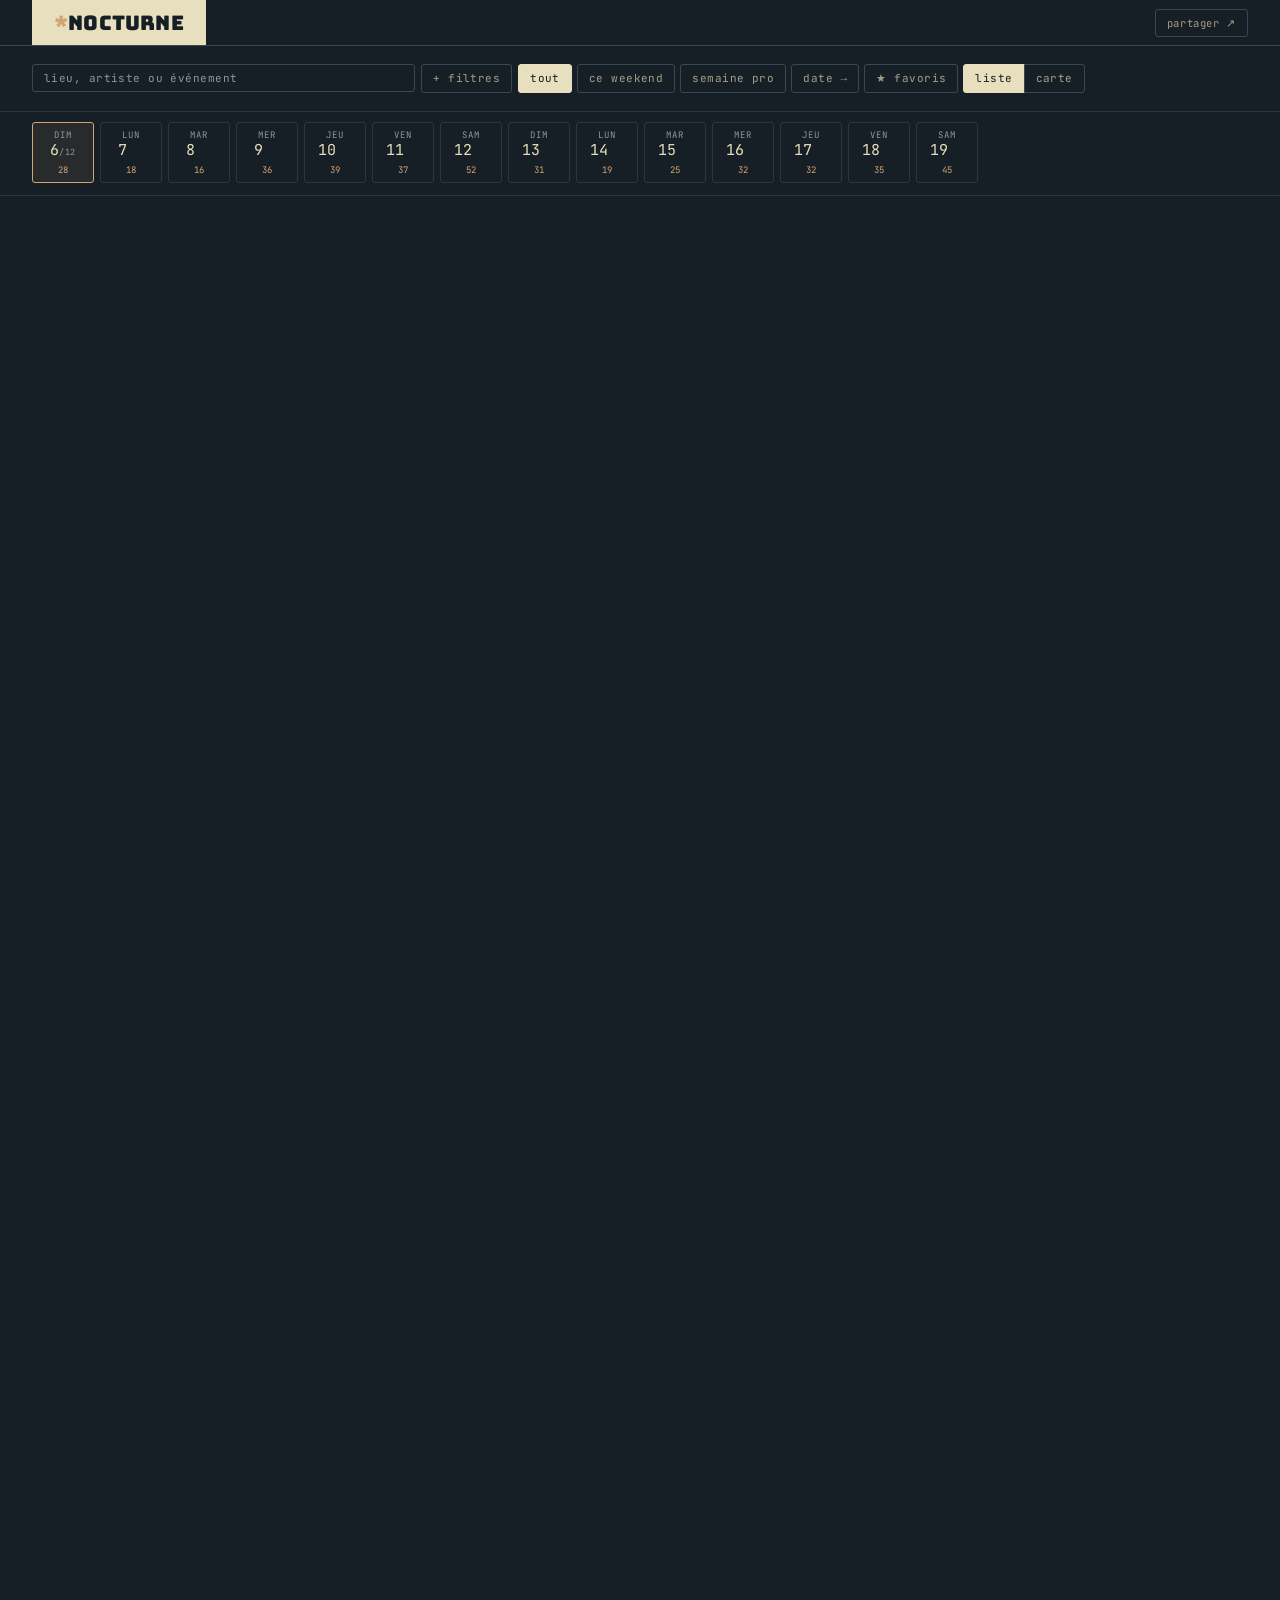
==== commit 64e554fc: "Audit, lot 6 : la page, rapidité, logique et conformité - A-16 : « aujourd'hui » est le jour de Pari" ====
--- a/index.html
+++ b/index.html
@@ -1998,7 +1998,7 @@
     text-transform: uppercase;
     letter-spacing: 0.12em;
   }
-  /* Comme le pied de page de *films : lignes centrées, liens en premier,
+  /* Le pied de page : lignes centrées, liens en premier,
      chiffres du programme dessous. */
   footer .container { text-align: center; }
   footer .pied-liens { line-height: 1.7; }
@@ -2172,7 +2172,7 @@
   </noscript>
 </main>
 
-<!-- Pied de page, mis en page comme celui de *films : des lignes centrées,
+<!-- Pied de page : des lignes centrées,
      séparées par « · ». D'abord les liens (mentions légales et données
      personnelles sur une page à part, mentions-legales.html), puis les
      chiffres du programme et sa date de mise à jour. -->
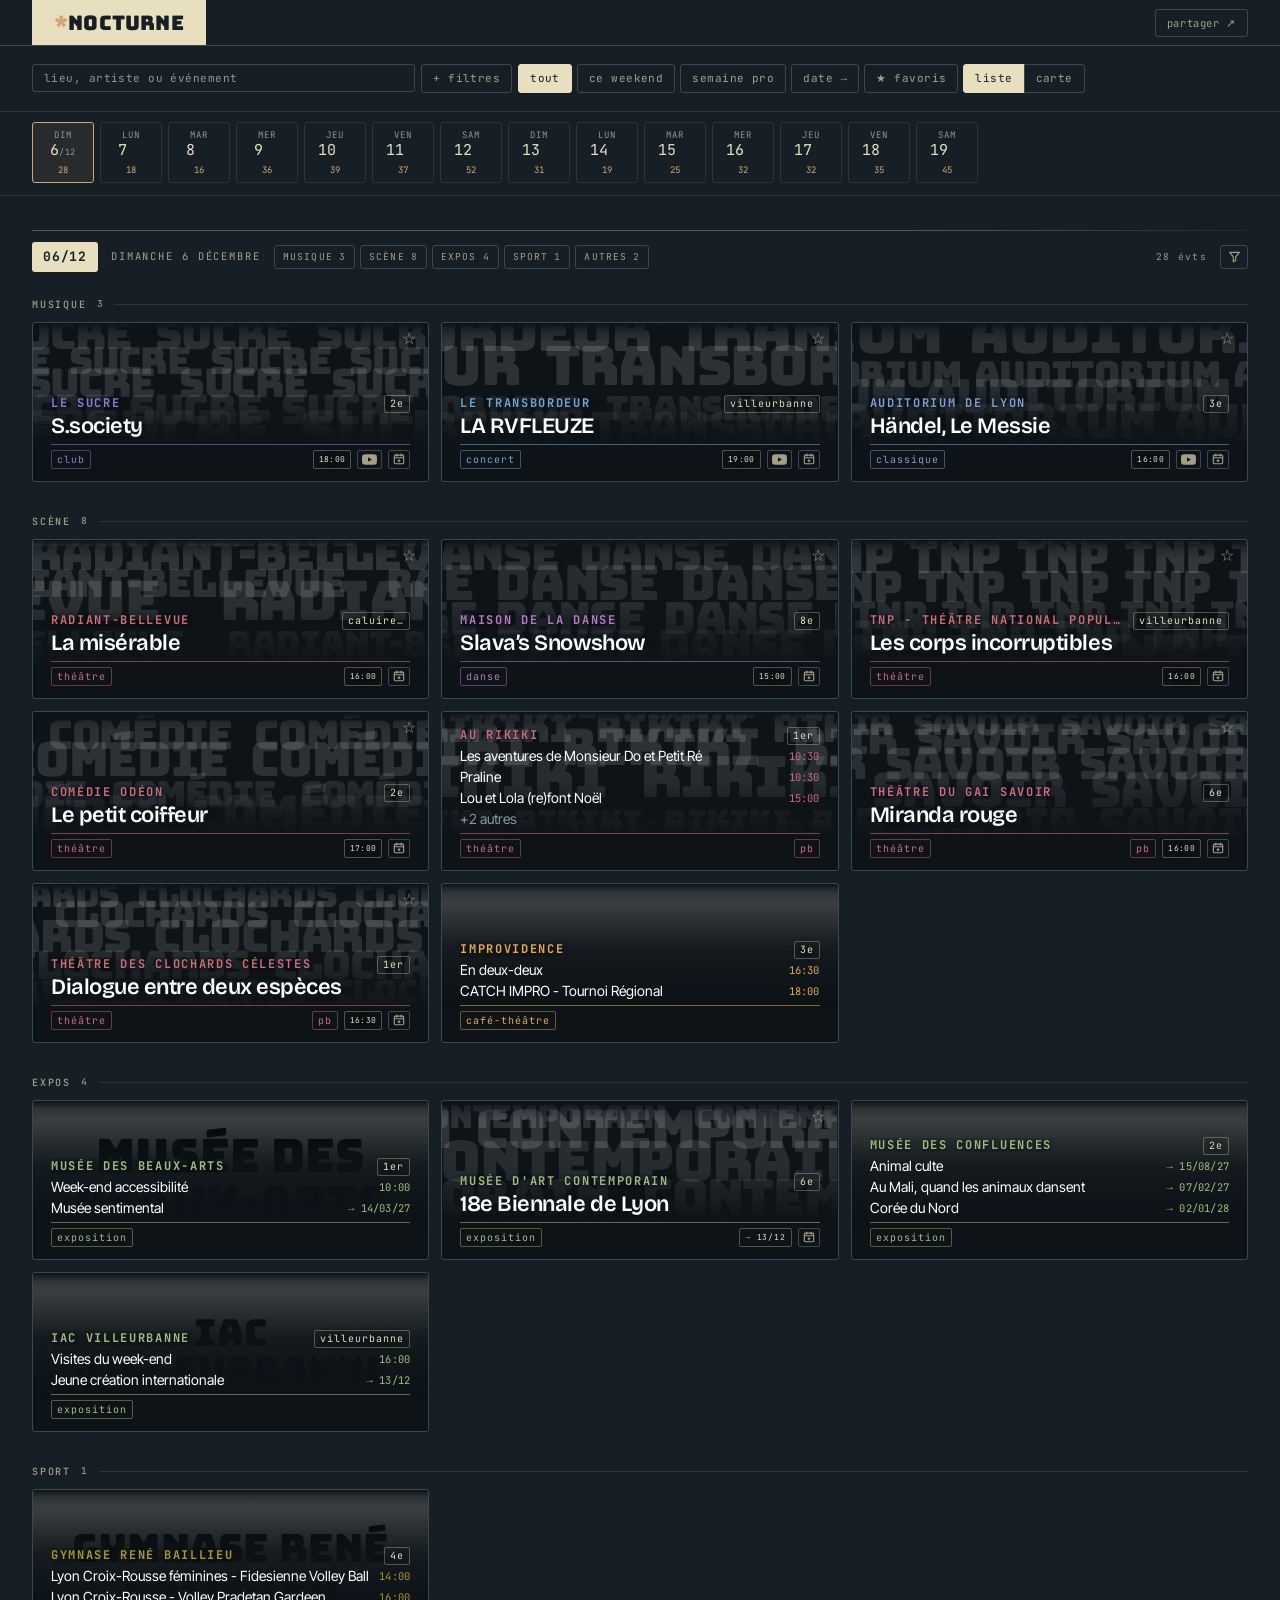
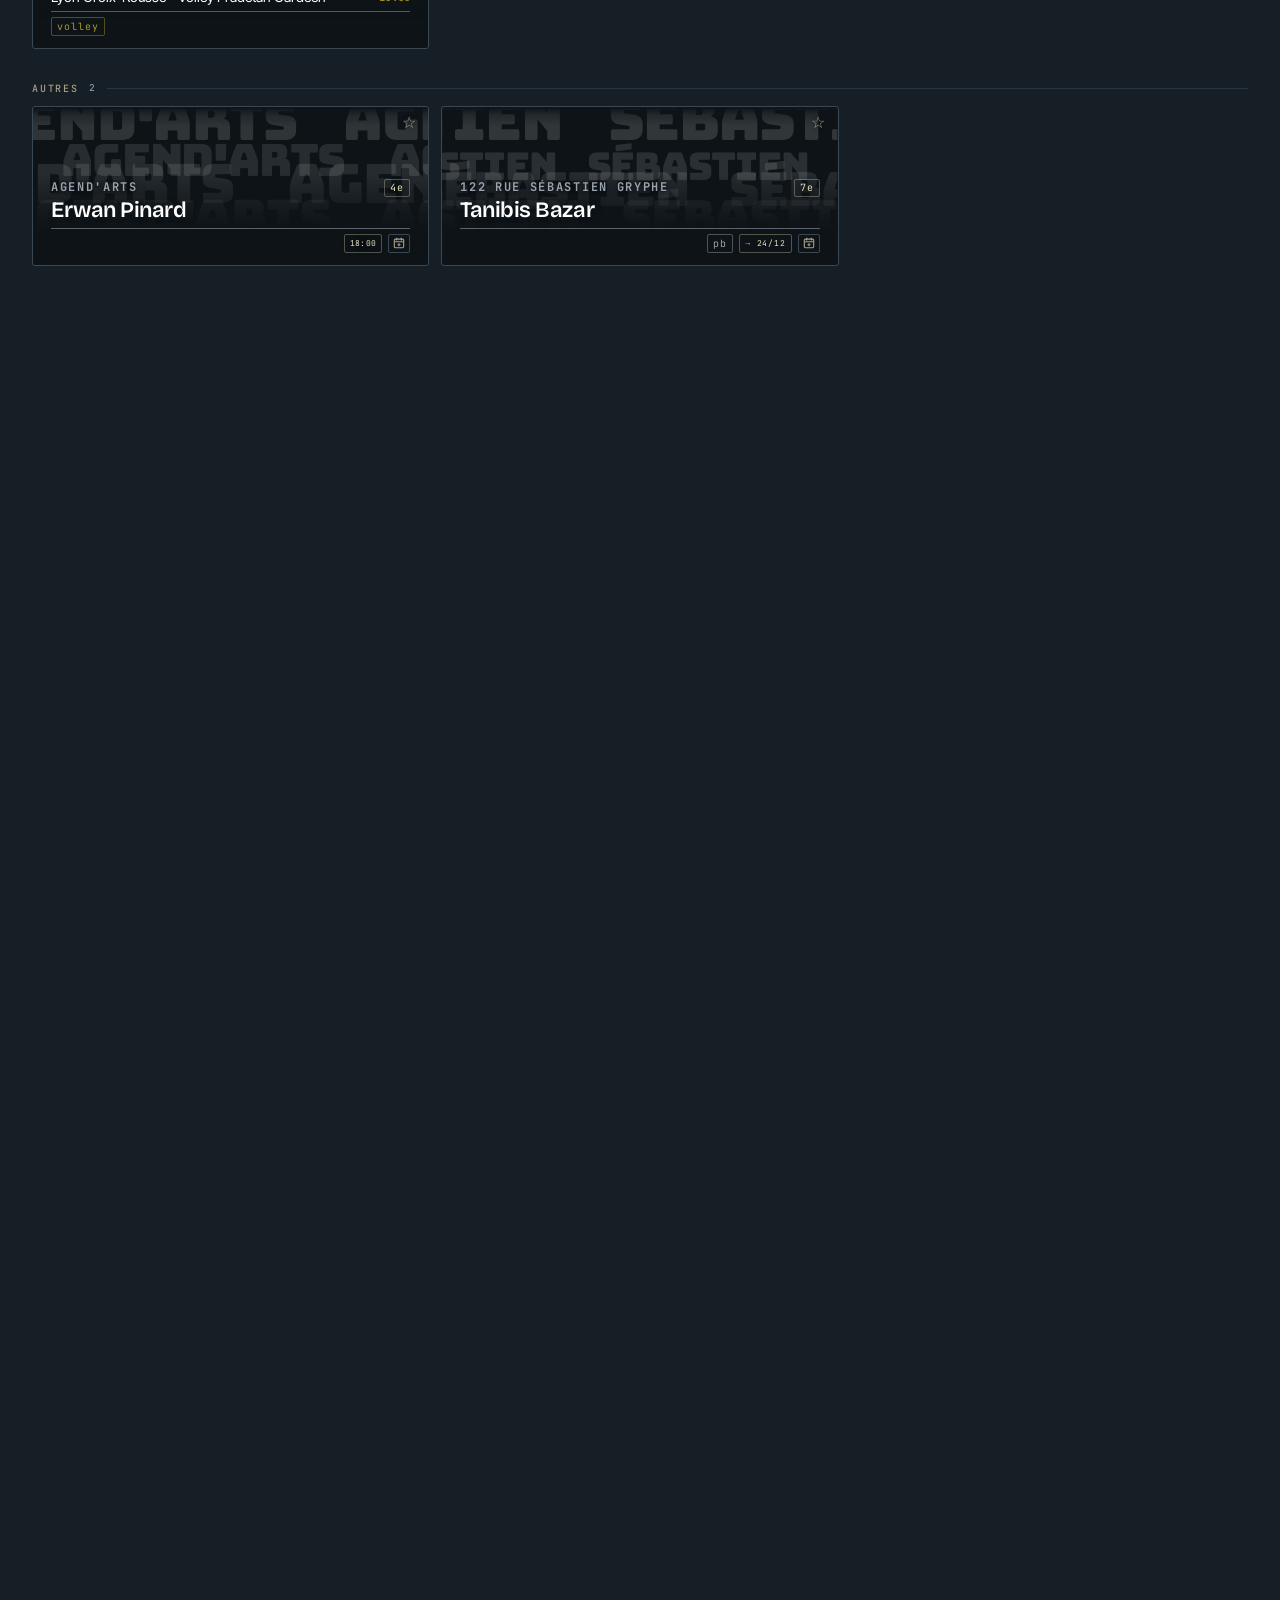
==== commit 6044d1d0: "Audit, lot 7 : la page, performance profonde et accessibilité - A-15 : le premier morceau du fil cou" ====
--- a/index.html
+++ b/index.html
@@ -666,6 +666,16 @@
      Sans JavaScript, le programme ne vient jamais : rien n'est réservé, et
      le message qui le dit reste en vue. */
   #feed:empty { min-height: 100vh; }
+  /* Pour les lecteurs d'écran seulement : présent, lu, invisible. */
+  .pour-lecteurs {
+    position: absolute;
+    width: 1px;
+    height: 1px;
+    margin: -1px;
+    overflow: hidden;
+    clip-path: inset(50%);
+    white-space: nowrap;
+  }
   @media (scripting: none) { #feed:empty { min-height: 0; } }
 
   /* ---------- journées ----------
@@ -935,6 +945,9 @@
     /* Pas de voile gris sur toute la carte au toucher : sur un téléphone,
        toucher l'étoile donnait l'impression d'ouvrir la carte. */
     -webkit-tap-highlight-color: transparent;
+    /* Une carte est un monde à part : sa couche visuelle (z-index -1)
+       passe sous son texte sans passer sous son fond. */
+    isolation: isolate;
   }
   /* La carte s'allume sous la souris, et non au doigt : un téléphone garde
      le « survol » de la dernière carte touchée, étoile comprise. Au doigt,
@@ -973,6 +986,10 @@
   .visual-bg {
     position: absolute;
     inset: 0;
+    /* Sous tout le texte de la carte, qui l'isole (voir .event) : le titre
+       n'a ainsi plus besoin d'être positionné pour passer devant, et le
+       lien qu'il porte peut couvrir la carte entière (audit A-19). */
+    z-index: -1;
     pointer-events: none;
     -webkit-mask-image: linear-gradient(to bottom,
         transparent 0%, rgba(0,0,0,.62) 5%, rgba(0,0,0,1) 12%,
@@ -988,6 +1005,15 @@
   .visual-bg .enseigne {
     position: absolute; inset: 0;
     width: 100%; height: 100%;
+  }
+  /* La planche des enseignes : invisible, elle ne fait que les déclarer
+     (voir patternSVG). Pas de display:none, qui empêcherait certains
+     navigateurs de les dessiner là où elles sont citées. */
+  .planche-enseignes {
+    position: absolute;
+    width: 0;
+    height: 0;
+    overflow: hidden;
   }
   .visual-bg .photo-wrap { position: absolute; inset: 0; }
   .visual-bg img {
@@ -1141,6 +1167,26 @@
      visuel restait sourd - l'enseigne plafonne à 0,18 d'opacité - mais la
      ligne restait dessous. */
   .event-head, .event-title, .event-list, .event-foot { position: relative; }
+  /* LE LIEN DE LA CARTE (audit A-19) : il porte sur le titre, et couvre
+     toute la carte par une boîte invisible. La carte était un lien entier,
+     boutons compris : un lecteur d'écran la lisait d'un bloc, et ne
+     pouvait atteindre ni l'étoile ni l'agenda. Les boutons passent
+     au-dessus du lien. Le titre qui le porte n'est pas positionné, pour
+     que la boîte se cale sur la carte et non sur lui. */
+  .event-title:has(> .event-lien) { position: static; }
+  .event-lien { color: inherit; text-decoration: none; }
+  .event-lien::after {
+    content: '';
+    position: absolute;
+    inset: 0;
+    z-index: 1;
+  }
+  .event-lien:focus-visible { outline: none; }
+  .event-lien:focus-visible::after {
+    outline: 2px solid var(--ink-soft);
+    outline-offset: -3px;
+    border-radius: var(--radius);
+  }
   /* Le nom du lieu et son arrondissement sont la première ligne du bloc
      de texte, donc les seuls à border encore l'affiche - le titre et le
      pied sont plus bas, là où le visuel a disparu. Deux ombres plutôt
@@ -1404,7 +1450,16 @@
      (audit A-18) : l'étoile, l'agenda et YouTube n'en faisaient que 22 × 19,
      sous le minimum. Une boîte invisible, centrée sur le bouton, reçoit le
      doigt pour lui. */
-  .carte-bouton { position: relative; }
+  /* Au-dessus du lien qui couvre la carte (audit A-19). De vrais boutons :
+     on leur retire le fond et les marges que le navigateur leur donne. */
+  .carte-bouton {
+    position: relative;
+    z-index: 2;
+    background: transparent;
+    margin: 0;
+    -webkit-appearance: none;
+    appearance: none;
+  }
   .carte-bouton::before {
     content: '';
     position: absolute;
@@ -2161,6 +2216,9 @@
 </div>
 
 <main class="feed">
+  <!-- Ce que les filtres donnent, dit aux lecteurs d'écran (audit A-19) :
+       le nombre de résultats, ou qu'il n'y en a aucun. Rien ne s'affiche. -->
+  <p class="pour-lecteurs" id="annonce" role="status" aria-live="polite"></p>
   <div class="container" id="feed"></div>
   <!-- Sans JavaScript, la page ne peut pas construire le programme : elle
        le dit, au lieu de rester vide (audit n° 19). -->
@@ -2747,10 +2805,49 @@
 const ENSEIGNE_AVANCE = 0.71;
 const ENSEIGNE_W = 320, ENSEIGNE_H = 160;
 
+/* UNE ENSEIGNE PAR LIEU, déclarée une fois (audit A-15). Les vingt et
+   quelques <text> d'une enseigne étaient écrits dans chaque carte sans
+   affiche : 45 % des éléments de la page. Chaque lieu a désormais
+   ENSEIGNE_VARIANTES dessins, déclarés une seule fois dans une planche
+   cachée (<symbol>), et une carte n'y fait plus qu'une référence
+   (<use>), trois éléments au lieu d'une vingtaine. La graine de la carte
+   choisit le dessin : les jours d'un même événement gardent le leur, et
+   deux soirées d'un même lieu n'ont pas forcément le même. */
+const ENSEIGNE_VARIANTES = 4;
+const _enseignes = new Map();     // « nom|variante » → id du <symbol>
+let _planche = null;
+
+function planche() {
+  if (!_planche) {
+    _planche = document.createElementNS('http://www.w3.org/2000/svg', 'svg');
+    _planche.setAttribute('class', 'planche-enseignes');
+    _planche.setAttribute('aria-hidden', 'true');
+    document.body.appendChild(_planche);
+  }
+  return _planche;
+}
+
 function patternSVG(seed, venue) {
+  const n = nomDEnseigne(venue);
+  const cle = n + '|' + (stableHash(seed) % ENSEIGNE_VARIANTES);
+  let id = _enseignes.get(cle);
+  if (!id) {
+    id = 'enseigne-' + _enseignes.size;
+    _enseignes.set(cle, id);
+    const s = document.createElementNS('http://www.w3.org/2000/svg', 'symbol');
+    s.setAttribute('id', id);
+    s.setAttribute('viewBox', '0 0 ' + ENSEIGNE_W + ' ' + ENSEIGNE_H);
+    s.innerHTML = textesDEnseigne(cle, n);
+    planche().appendChild(s);
+  }
+  return '<svg class="enseigne" viewBox="0 0 ' + ENSEIGNE_W + ' ' + ENSEIGNE_H
+       + '" preserveAspectRatio="xMidYMid slice" aria-hidden="true"><use href="#'
+       + id + '"/></svg>';
+}
+
+function textesDEnseigne(seed, n) {
   const de = deSuite(seed + '|enseigne');
   const entre = (a, b) => a + (b - a) * de();
-  const n = nomDEnseigne(venue);
   let t = '';
   let y = entre(14, 22);
   while (y < ENSEIGNE_H * 1.1) {
@@ -2778,10 +2875,7 @@
        matière, et non le nombre d'occurrences. */
     y += corps * entre(0.58, 0.70);
   }
-  return '<svg class="enseigne" viewBox="0 0 ' + ENSEIGNE_W + ' ' + ENSEIGNE_H
-       + '" preserveAspectRatio="xMidYMid slice" aria-hidden="true">'
-       + '<g font-family="Bungee, system-ui" fill="#fff" letter-spacing="-1">'
-       + t + '</g></svg>';
+  return '<g font-family="Bungee, system-ui" fill="#fff" letter-spacing="-1">' + t + '</g>';
 }
 
 /* Nom composé sur le cartouche typographique. On coupe à la première
@@ -3971,10 +4065,12 @@
 })();
 
 /* ---------- when matching ---------- */
-function withinWhen(dateStr) {
-  const d = parseIso(dateStr);
-  const now = aujourdhui();
-  if (state.when === 'all') return true;
+/* La période choisie, en dates ISO [du, au], ou null pour « tout ».
+   Calculée UNE fois par filtrage (audit A-15) : elle l'était pour chacune
+   des 4 500 occurrences, à chaque frappe et à chaque clic. */
+function periodeChoisie(ceJour) {
+  if (state.when === 'all') return null;
+  const now = parseIso(ceJour);
 
   if (state.when === 'weekend') {
     // Le weekend court du VENDREDI au dimanche. Le vendredi de ce
@@ -3987,7 +4083,7 @@
     else if (day === 6) fri.setDate(now.getDate() - 1);
     else                fri.setDate(now.getDate() + (5 - day));
     const sun = new Date(fri); sun.setDate(fri.getDate() + 2);
-    return d >= fri && d <= sun;
+    return [isoOf(fri), isoOf(sun)];
   }
 
   if (state.when === 'nextweek') {
@@ -3996,15 +4092,13 @@
     const offset = (8 - day) % 7 || 7;        // lundi → +7, dimanche → +1
     const mon = new Date(now); mon.setDate(now.getDate() + offset);
     const sun = new Date(mon); sun.setDate(mon.getDate() + 6);
-    return d >= mon && d <= sun;
+    return [isoOf(mon), isoOf(sun)];
   }
 
   if (state.when === 'custom' && state.customRange) {
-    const start = parseIso(state.customRange.start);
-    const end = parseIso(state.customRange.end);
-    return d >= start && d <= end;
-  }
-  return true;
+    return [state.customRange.start, state.customRange.end];
+  }
+  return null;
 }
 
 /* ---------- expand multi-day ---------- */
@@ -4029,6 +4123,11 @@
   const horizon = new Date(today.getTime() + HORIZON_JOURS * dayMs);
   const horizonIso = isoOf(horizon);
   for (const e of events) {
+    // Le texte que la recherche parcourt, normalisé une seule fois (audit
+    // A-15) : il l'était à chaque frappe, pour chaque occurrence. Un saut
+    // de ligne sépare les champs : une recherche ne déborde pas de l'un
+    // sur l'autre.
+    const _texte = [e.title, e.venue, e.subtitle].map(normSearch).join('\n');
     const start = parseIso(e.date_start);
     const end = e.date_end ? parseIso(e.date_end) : start;
     const totalDays = Math.round((end - start) / dayMs) + 1;
@@ -4039,14 +4138,14 @@
       // Série entièrement au-delà de l'horizon - un agrégateur annonce
       // parfois à deux ans. Une carte à sa date d'ouverture, pour ne pas
       // la faire disparaître du feed.
-      out.push({ ...e, _date: e.date_start, _totalDays: totalDays,
+      out.push({ ...e, _texte, _date: e.date_start, _totalDays: totalDays,
                  _isLast: totalDays === 1 });
       continue;
     }
     for (let d = new Date(depuis); d <= end && isoOf(d) <= horizonIso;
          d.setDate(d.getDate() + 1)) {
       const iso = isoOf(d);
-      out.push({ ...e, _date: iso, _totalDays: totalDays,
+      out.push({ ...e, _texte, _date: iso, _totalDays: totalDays,
                  _isLast: iso === (e.date_end || e.date_start) });
     }
   }
@@ -4054,26 +4153,24 @@
 }
 
 function filtered() {
-  const now = aujourdhui();
+  // Le jour, la période et la recherche, une fois pour toutes (audit
+  // A-15) ; chaque occurrence ne fait plus que des comparaisons de textes.
   // state.occurrences est pré-calculé au load ; les occurrences passées
-  // sont écartées par le check occDate < now ci-dessous.
+  // sont écartées ici.
+  const ceJour = isoOf(aujourdhui());
+  const periode = periodeChoisie(ceJour);
+  const q = state.search;
   return state.occurrences.filter(occ => {
-    const occDate = parseIso(occ._date);
-    if (occDate < now) return false;
-    if (!withinWhen(occ._date)) return false;
+    if (occ._date < ceJour) return false;
+    if (periode && (occ._date < periode[0] || occ._date > periode[1])) return false;
     if (state.arrondissements.size && !state.arrondissements.has(eventArrondissement(occ))) return false;
     if (state.lieux.size && !state.lieux.has(occ.venue)) return false;
     if (state.tags.size && !state.tags.has(bucketOf(occ.category))) return false;
     if (state.voirFavoris && !state.favoris.has(cleEvenement(occ))
         && !state.salles.has(occ.venue)) return false;
-    if (state.search) {
-      const q = state.search;
-      const titleMatch = normSearch(occ.title).includes(q);
-      const venueMatch = normSearch(occ.venue).includes(q);
-      // subtitle porte les line-ups d'artistes (ex. Le Sucre) - cherchable
-      const subtitleMatch = normSearch(occ.subtitle).includes(q);
-      if (!titleMatch && !venueMatch && !subtitleMatch) return false;
-    }
+    // Titre, lieu et sous-titre (les line-ups d'artistes, ex. Le Sucre),
+    // normalisés au chargement (_texte, voir expandOccurrences).
+    if (q && !occ._texte.includes(q)) return false;
     return true;
   });
 }
@@ -4743,6 +4840,7 @@
     // Aucun événement ne passe les filtres : le dire, et offrir d'en
     // sortir d'un clic (audit n° 20) - « tout effacer » vit dans le tiroir
     // des filtres, souvent replié.
+    annoncer('aucun événement pour ces filtres');
     feed.innerHTML = '<div class="empty-state"><p>aucun événement pour ces filtres</p>'
                    + '<button type="button" class="chip vide-effacer">tout effacer</button></div>';
     feed.querySelector('.vide-effacer')
@@ -4750,7 +4848,11 @@
     carte = null;
     return;
   }
-  if (state.vue === 'carte') { renderCarte(feed, events); return; }
+  if (state.vue === 'carte') {
+    annoncer(evenementsAnnonces(events.length));
+    renderCarte(feed, events);
+    return;
+  }
 
   const groups = new Map();
   for (const e of events) {
@@ -4809,13 +4911,25 @@
     // porte donc ses propres boutons, avec les comptes de TOUTE la
     // période plutôt que d'un jour.
     const total = comptesParFamille(events);
+    annoncer('toutes les familles sont masquées');
     feed.innerHTML = '<div class="empty-state">'
                    + '<p>toutes les familles sont masquées</p>'
                    + '<div class="empty-familles">' + famillesHtml(total) + '</div>'
                    + '</div>';
     return;
   }
+  annoncer(evenementsAnnonces(jours.reduce((n, j) => n + j.visibles.length, 0)));
   construireLeFil(feed, jours, ancre);
+}
+
+/* La zone d'annonce (#annonce, audit A-19) : elle ne parle que si son
+   texte change. */
+function annoncer(texte) {
+  const zone = document.getElementById('annonce');
+  if (zone && zone.textContent !== texte) zone.textContent = texte;
+}
+function evenementsAnnonces(n) {
+  return n + ' événement' + (n > 1 ? 's' : '');
 }
 
 /* Une journée du fil : sa barre - date, familles, compte - puis ses cartes. */
@@ -4867,11 +4981,14 @@
    clavier, la tabulation passe de la dernière journée construite à la
    suivante, et non au pied de page. */
 
-/* Taille du premier morceau, en événements, par journées entières. Il
-   couvre largement un écran, et un fil court - un weekend, une semaine -
-   y tient en entier : il se construit d'un coup, comme avant. La suite
-   vient ensuite journée par journée. */
-const MORCEAU_INITIAL = 400;
+/* Le premier morceau : la première journée, puis autant de journées
+   qu'il en faut pour couvrir DEUX hauteurs d'écran (ECRANS_INITIAUX),
+   mesurées. Il valait 400 événements quel que soit l'écran : chaque
+   rendu, chaque clic de filtre, reconstruisait au moins 400 événements
+   quand un téléphone en montre trois ou quatre (audit A-15 : jusqu'à
+   452 ms par clic sur un téléphone simulé). La suite vient journée par
+   journée, au défilement. */
+const ECRANS_INITIAUX = 2;
 let suiteDuFil = null;   // { jours, prochain, guetteur }, tant qu'il en reste
 let ancreDuRendu = null; // { iso, haut } : la journée à garder sous le doigt
 
@@ -4880,19 +4997,12 @@
   // comme quand tout se construisait d'un coup : on note où il en est.
   const y = window.scrollY;
   const suite = { jours, prochain: 0, guetteur: null };
-  const html = [];
-  let n = 0;
-  while (suite.prochain < jours.length && n < MORCEAU_INITIAL) {
-    const jour = jours[suite.prochain++];
-    html.push(journeeHtml(jour));
-    n += jour.visibles.length;
-  }
-  feed.innerHTML = html.join('\n');
+  feed.innerHTML = journeeHtml(jours[suite.prochain++]);
   if (suite.prochain < jours.length) suiteDuFil = suite;
   if (!(ancre && revenirALaJournee(ancre)) && suiteDuFil) {
-    // Son écran doit être couvert tout de suite, et non à l'image
-    // suivante : le fil ne doit pas raccourcir sous lui.
-    remplirJusqua(y + window.innerHeight);
+    // Son écran, et le suivant, doivent être couverts tout de suite, et
+    // non à l'image suivante : le fil ne doit pas raccourcir sous lui.
+    remplirJusqua(y + ECRANS_INITIAUX * window.innerHeight);
     if (window.scrollY !== y) window.scrollTo(window.scrollX, y);
   }
   if (!suiteDuFil) return;
@@ -5238,10 +5348,21 @@
     : (dureeConnue ? '' : '<span class="event-time empty">-</span>');
 
   // Title fallback: drop discreet placeholder if missing.
+  // LE LIEN EST SUR LE TITRE, et il couvre toute la carte (audit A-19 :
+  // voir .event-lien). La carte entière était un lien, ses boutons
+  // dedans : un lecteur d'écran lisait tout d'un bloc, et les boutons
+  // n'étaient pas atteignables chacun à leur tour.
   const hasTitle = !!(e.title && e.title.trim());
-  const titleHtml = hasTitle
-    ? '<h3 class="event-title">' + escapeHtml(e.title.trim()) + '</h3>'
-    : '<h3 class="event-title placeholder">titre non précisé</h3>';
+  const href = eventHref(e);
+  const isHttpUrl = typeof href === 'string'
+    && (href.startsWith('http://') || href.startsWith('https://'));
+  const texteDuTitre = hasTitle ? escapeHtml(e.title.trim()) : 'titre non précisé';
+  const titleHtml = '<h3 class="event-title' + (hasTitle ? '' : ' placeholder') + '">'
+    + (isHttpUrl
+      ? '<a class="event-lien" href="' + escapeHtml(href) + '" target="_blank" rel="noopener">'
+        + texteDuTitre + '</a>'
+      : texteDuTitre)
+    + '</h3>';
 
   const cat = e.category
     ? '<span class="event-cat">' + escapeHtml(e.category) + '</span>'
@@ -5276,32 +5397,26 @@
   // (choix du 14/11/2026) : cleEvenement n'a pas d'heure.
   const cle = cleEvenement(e) + '|' + e._date + '|' + (e.time || '');
   CARTES.set(cle, e);
-  const agenda = '<span class="carte-bouton icone" role="button" tabindex="0" data-action="agenda"'
+  // De vrais boutons (audit A-19), hors du lien : chacun se trouve au
+  // clavier et se lit à son tour.
+  const agenda = '<button type="button" class="carte-bouton icone" data-action="agenda"'
     + ' aria-haspopup="menu" aria-expanded="false"'
     + ' data-cle="' + escapeHtml(cle) + '" title="ajouter à mon agenda" aria-label="ajouter à mon agenda">'
-    + ICONE_AGENDA + '</span>';
+    + ICONE_AGENDA + '</button>';
   // Écouter (nouveauté n° 5), sur les seules cartes de musique : une
   // recherche YouTube sur le titre, dans un autre onglet. Le logo de
   // YouTube, de la couleur des autres boutons.
   const ecouter = familleOf(e.category) === 'musique'
-    ? '<span class="carte-bouton icone" role="link" tabindex="0" data-action="ecouter"'
+    ? '<button type="button" class="carte-bouton icone" data-action="ecouter"'
       + ' data-cle="' + escapeHtml(cle) + '" title="écouter sur YouTube" aria-label="écouter sur YouTube">'
-      + ICONE_YOUTUBE + '</span>'
+      + ICONE_YOUTUBE + '</button>'
     : '';
   // L'étoile des favoris (nouveauté n° 3), tout en haut à droite.
   const garde = state.favoris.has(cleEvenement(e));
-  const etoile = '<span class="carte-bouton carte-etoile" role="button" tabindex="0"'
+  const etoile = '<button type="button" class="carte-bouton carte-etoile"'
     + ' data-action="favori" data-cle="' + escapeHtml(cle) + '"'
     + ' data-evenement="' + escapeHtml(cleEvenement(e)) + '" aria-pressed="' + garde + '"'
-    + ' aria-label="garder en favori" title="garder en favori">' + (garde ? '★' : '☆') + '</span>';
-
-  const href = eventHref(e);
-  const isHttpUrl = typeof href === 'string'
-    && (href.startsWith('http://') || href.startsWith('https://'));
-  const tag = isHttpUrl ? 'a' : 'div';
-  const linkAttrs = isHttpUrl
-    ? ' href="' + escapeHtml(href) + '" target="_blank" rel="noopener"'
-    : '';
+    + ' aria-label="garder en favori" title="garder en favori">' + (garde ? '★' : '☆') + '</button>';
 
   const arr = etiquetteLieu(e);
   const arrLabel = '<span class="event-arr">' + escapeHtml(arr) + '</span>';
@@ -5311,8 +5426,7 @@
   const visual = visualLayerHtml(e, seedOverride);
 
   return [
-    '<' + tag + ' class="event" style="--t:' + teinteDe(e.category) + '"'
-      + linkAttrs + '>',
+    '<article class="event" style="--t:' + teinteDe(e.category) + '">',
     '  ' + visual,
     '  ' + etoile,
     '  <div class="event-head">',
@@ -5332,7 +5446,7 @@
     '      ' + agenda,
     '    </div>',
     '  </div>',
-    '</' + tag + '>'
+    '</article>'
   ].join('\n');
 }
 
@@ -5360,13 +5474,8 @@
   } catch (_) { /* stockage bloqué : rien à effacer */ }
 }
 
-/* Au clavier aussi : Entrée ou Espace sur un bouton de carte. */
-document.getElementById('feed').addEventListener('keydown', ev => {
-  if ((ev.key === 'Enter' || ev.key === ' ') && ev.target.matches('.carte-bouton')) {
-    ev.preventDefault();
-    agirSurCarte(ev.target);
-  }
-});
+/* Au clavier, Entrée ou Espace : ce sont de vrais boutons (audit A-19),
+   le navigateur en fait un clic, que reçoit le gestionnaire du fil. */
 
 function agirSurCarte(bouton) {
   const e = CARTES.get(bouton.dataset.cle);
@@ -5712,7 +5821,7 @@
   if (epingle) { epinglerLesFiltres(!filtresEpingles()); return; }
   const bouton = ev.target.closest('.carte-bouton');
   if (bouton) {
-    ev.preventDefault();               // la carte est un lien : on ne l'ouvre pas
+    ev.preventDefault();               // rien d'autre ne réagit au bouton
     agirSurCarte(bouton);
     return;
   }
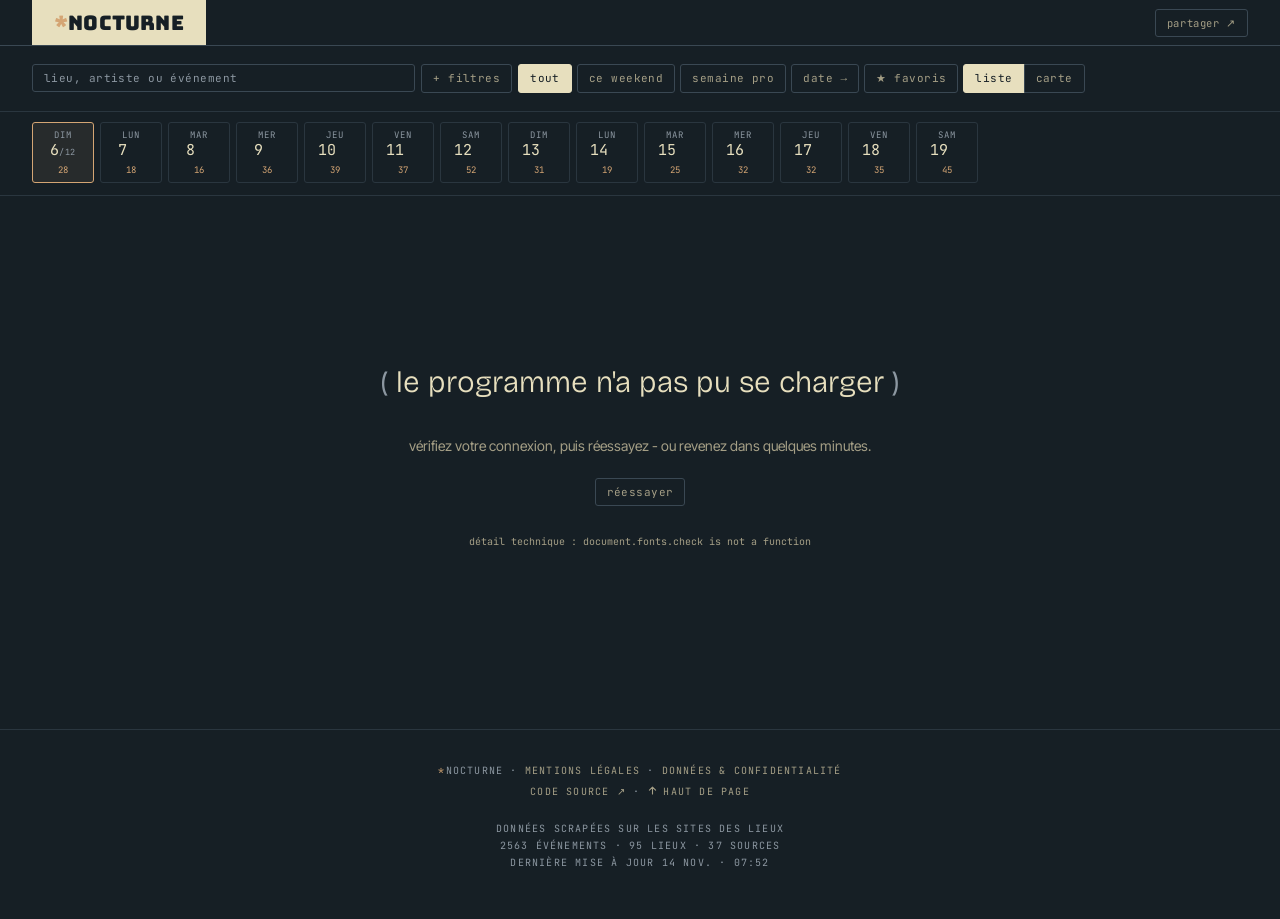
==== commit d0db5701: "Audit, lot 10 : le ménage du code et du README A-43, ce qui était recopié vit désormais une fois, da" ====
--- a/index.html
+++ b/index.html
@@ -127,12 +127,6 @@
     .container { padding: 0 20px; }
   }
 
-  /* ---------- type primitives ---------- */
-  .mono {
-    font-family: 'JetBrains Mono', monospace;
-    font-feature-settings: 'ss03' on;
-  }
-
   /* ---------- masthead : bloc plein ----------
      Le wordmark vit dans un bloc crème, texte en négatif (device
      emprunté à Aspen Search / State of AI). Rien à côté : le relevé de
@@ -417,48 +411,6 @@
     color: var(--bg);
     border-color: var(--ink);
   }
-  .chip.partial {
-    border-color: var(--warm);
-    color: var(--warm);
-    background: transparent;
-  }
-  .chip-group {
-    font-weight: 700;
-    text-transform: lowercase;
-  }
-  .chip-group::after {
-    content: "↘";
-    margin-left: 6px;
-    font-size: 10px;
-    display: inline-block;
-    transition: transform 0.18s ease;
-    opacity: 0.6;
-  }
-  .venue-group.expanded .chip-group::after {
-    transform: rotate(45deg);
-    opacity: 1;
-  }
-  .chip-sub { font-size: 10px; padding: 4px 10px; font-weight: 400; }
-
-  /* venue groups */
-  .venue-groups {
-    display: flex; flex-wrap: wrap; gap: 5px;
-    flex: 1;
-  }
-  .venue-group { display: contents; }
-  .venue-sublist {
-    display: none;
-    flex-wrap: wrap;
-    gap: 4px;
-    padding: 9px 12px;
-    background: var(--bg-elev);
-    border: 1px solid var(--rule);
-    border-radius: var(--radius);
-    width: 100%;
-    margin: 4px 0 2px;
-  }
-  .venue-group.expanded .venue-sublist { display: flex; }
-
   /* date picker */
   .datepicker-wrap { position: relative; display: inline-block; }
   .datepicker {
@@ -1078,7 +1030,7 @@
      Le débordement haut et bas est voulu : le fondu de .visual-bg le
      reprend et le logo s'efface aux deux bords comme le reste.
 
-     brightness un cran plus bas que les affiches (0,50 contre 0,60) :
+     brightness un cran plus bas que les affiches (0,40 contre 0,42) :
      un logo est un aplat, il n'a pas le bruit d'une photographie et
      ressort donc plus fort à luminosité égale. */
   /* Cartouche blanc, sur TOUTE la carte. Sans lui, les logos ajourés
@@ -1118,8 +1070,8 @@
     object-fit: contain;
     object-position: center;
     /* Le filtre des AFFICHES doit être annulé ici, pas seulement omis :
-       .visual-bg img porte brightness(0.60), qui s'ajouterait à celui du
-       cartouche et descendrait la marque à 0,30 - deux fois trop sombre.
+       .visual-bg img porte brightness(0.42), qui s'ajouterait à celui du
+       cartouche et descendrait la marque à 0,17 - deux fois trop sombre.
        C'est le cartouche, et lui seul, qui filtre ce sous-arbre. */
     filter: none;
   }
@@ -1566,7 +1518,7 @@
     padding-left: 0;
     padding-right: 0;
   }
-  /* « jusqu'au 18/10 » et « dernier » prennent exactement l'habit de
+  /* « → 18/10 » et « dernière » prennent exactement l'habit de
      l'étiquette d'arrondissement : même corps, même crème, même filet,
      aucune graisse. Ce sont deux annotations de même nature - un cadre
      où le lieu et le calendrier se situent - et le corail les faisait
@@ -1815,12 +1767,6 @@
     outline-offset: 2px;
   }
 
-  /* Subtitle removed from main grid layout - too noisy in compact cards.
-     Keep style for if we re-enable later. */
-  .event-subtitle {
-    display: none;
-  }
-
   /* ---------- empty state ---------- */
   /* ---------- vue carte (nouveauté n° 6) ----------
      L'interrupteur « liste | carte » : deux boutons accolés. */
@@ -2053,7 +1999,7 @@
     text-transform: uppercase;
     letter-spacing: 0.12em;
   }
-  /* Le pied de page : lignes centrées, liens en premier,
+  /* Comme le pied de page de *films : lignes centrées, liens en premier,
      chiffres du programme dessous. */
   footer .container { text-align: center; }
   footer .pied-liens { line-height: 1.7; }
@@ -2230,7 +2176,7 @@
   </noscript>
 </main>
 
-<!-- Pied de page : des lignes centrées,
+<!-- Pied de page, mis en page comme celui de *films : des lignes centrées,
      séparées par « · ». D'abord les liens (mentions légales et données
      personnelles sur une page à part, mentions-legales.html), puis les
      chiffres du programme et sa date de mise à jour. -->
@@ -2283,14 +2229,14 @@
   { name: 'classique',             venues: ['Auditorium de Lyon', 'Chapelle de la Trinité', 'Salle Molière'] },
   /* 'musées & galeries' is dynamically populated by inferGroupForVenue
      (anything containing musée / galerie / institut). */
-  { name: 'musées & galeries',     venues: [], dynamic: true },
+  { name: 'musées & galeries',     venues: [] },
   /* 'autre' is dynamically populated at runtime with venues that appear
      in events but aren't listed in any group above (e.g. from aggregators).
      Note: many venues do have arrondissement mappings in VENUE_ARRONDISSEMENT
      for the arr. filter and card label, but intentionally stay in 'autre'
      for the venue group filter (e.g. La Salle de Bains, Café Nanoum,
      Kraspek Myzik, Boulangerie du Prado, etc.). */
-  { name: 'autre',                 venues: [], dynamic: true },
+  { name: 'autre',                 venues: [] },
 ];
 
 /* Display order within a day:
@@ -2457,14 +2403,7 @@
   return t === 'Autre' ? 'ailleurs' : t;
 }
 const VENUE_GROUP_ORDER_INDEX = new Map();
-VENUE_DISPLAY_ORDER.forEach((groupName, idx) => {
-  const group = VENUE_GROUPS.find(g => g.name === groupName);
-  if (group) {
-    for (const venue of group.venues) {
-      VENUE_GROUP_ORDER_INDEX.set(venue, idx);
-    }
-  }
-});
+rebuildVenueGroupOrderIndex();
 
 /* ---------- type buckets ---------- */
 const TYPE_BUCKETS = [
@@ -3662,9 +3601,10 @@
   return null;
 }
 
-/* Rebuilds VENUE_GROUP_ORDER_INDEX from VENUE_GROUPS - call this after any
-   dynamic mutation (auto-promotion or autre population) so card sorting
-   picks up the new venues. */
+/* Rebuilds VENUE_GROUP_ORDER_INDEX from VENUE_GROUPS - au chargement, puis
+   after any dynamic mutation (auto-promotion or autre population) so card
+   sorting picks up the new venues. Une seule boucle pour les deux : elle
+   était recopiée au chargement (audit A-43). */
 function rebuildVenueGroupOrderIndex() {
   VENUE_GROUP_ORDER_INDEX.clear();
   VENUE_DISPLAY_ORDER.forEach((groupName, idx) => {
@@ -4014,8 +3954,8 @@
   const searchEl = document.getElementById('filterSearch');
   if (searchEl) searchEl.value = '';
   document.getElementById('filterSearchClear').style.display = 'none';
-  document.querySelectorAll('.chip.active, .chip.partial').forEach(c => {
-    c.classList.remove('active', 'partial');
+  document.querySelectorAll('.chip.active').forEach(c => {
+    c.classList.remove('active');
   });
   document.querySelector('#filterWhen .chip[data-when="all"]').classList.add('active');
   document.getElementById('dateBtn').classList.remove('active');
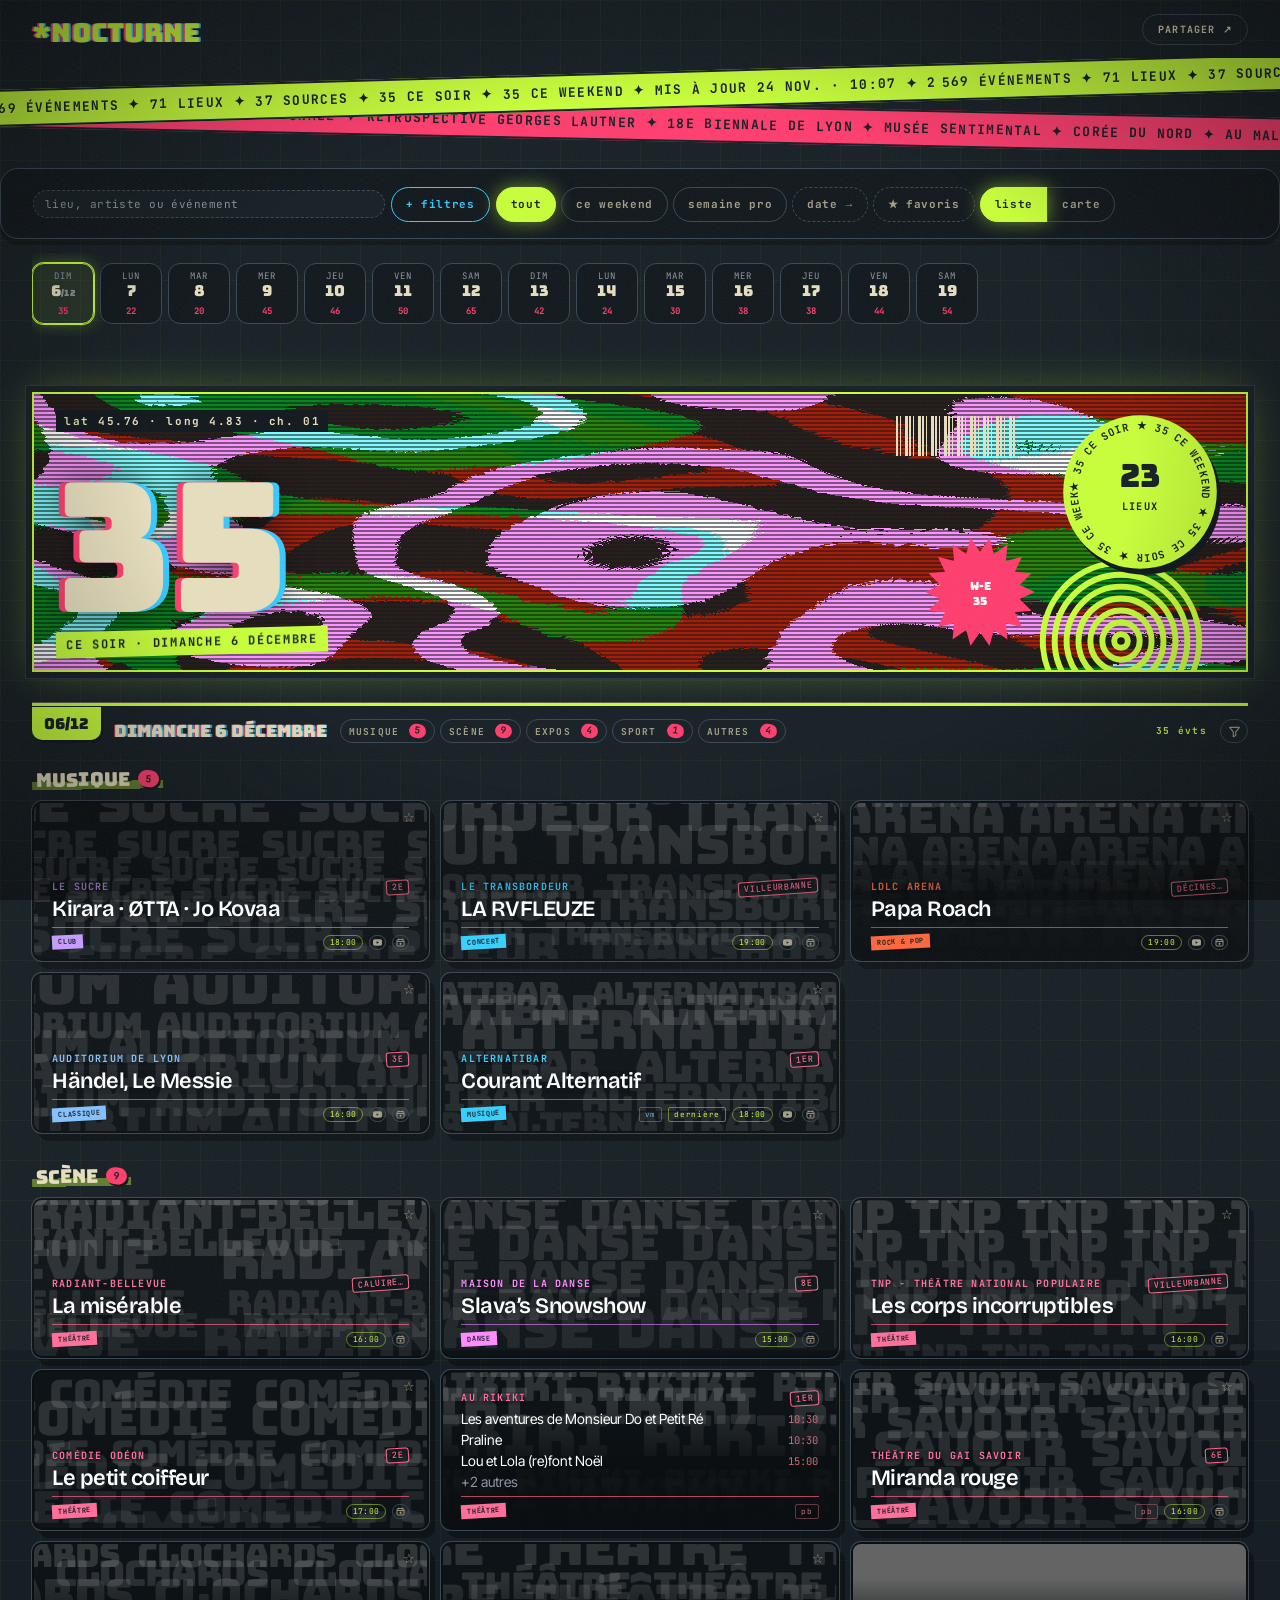
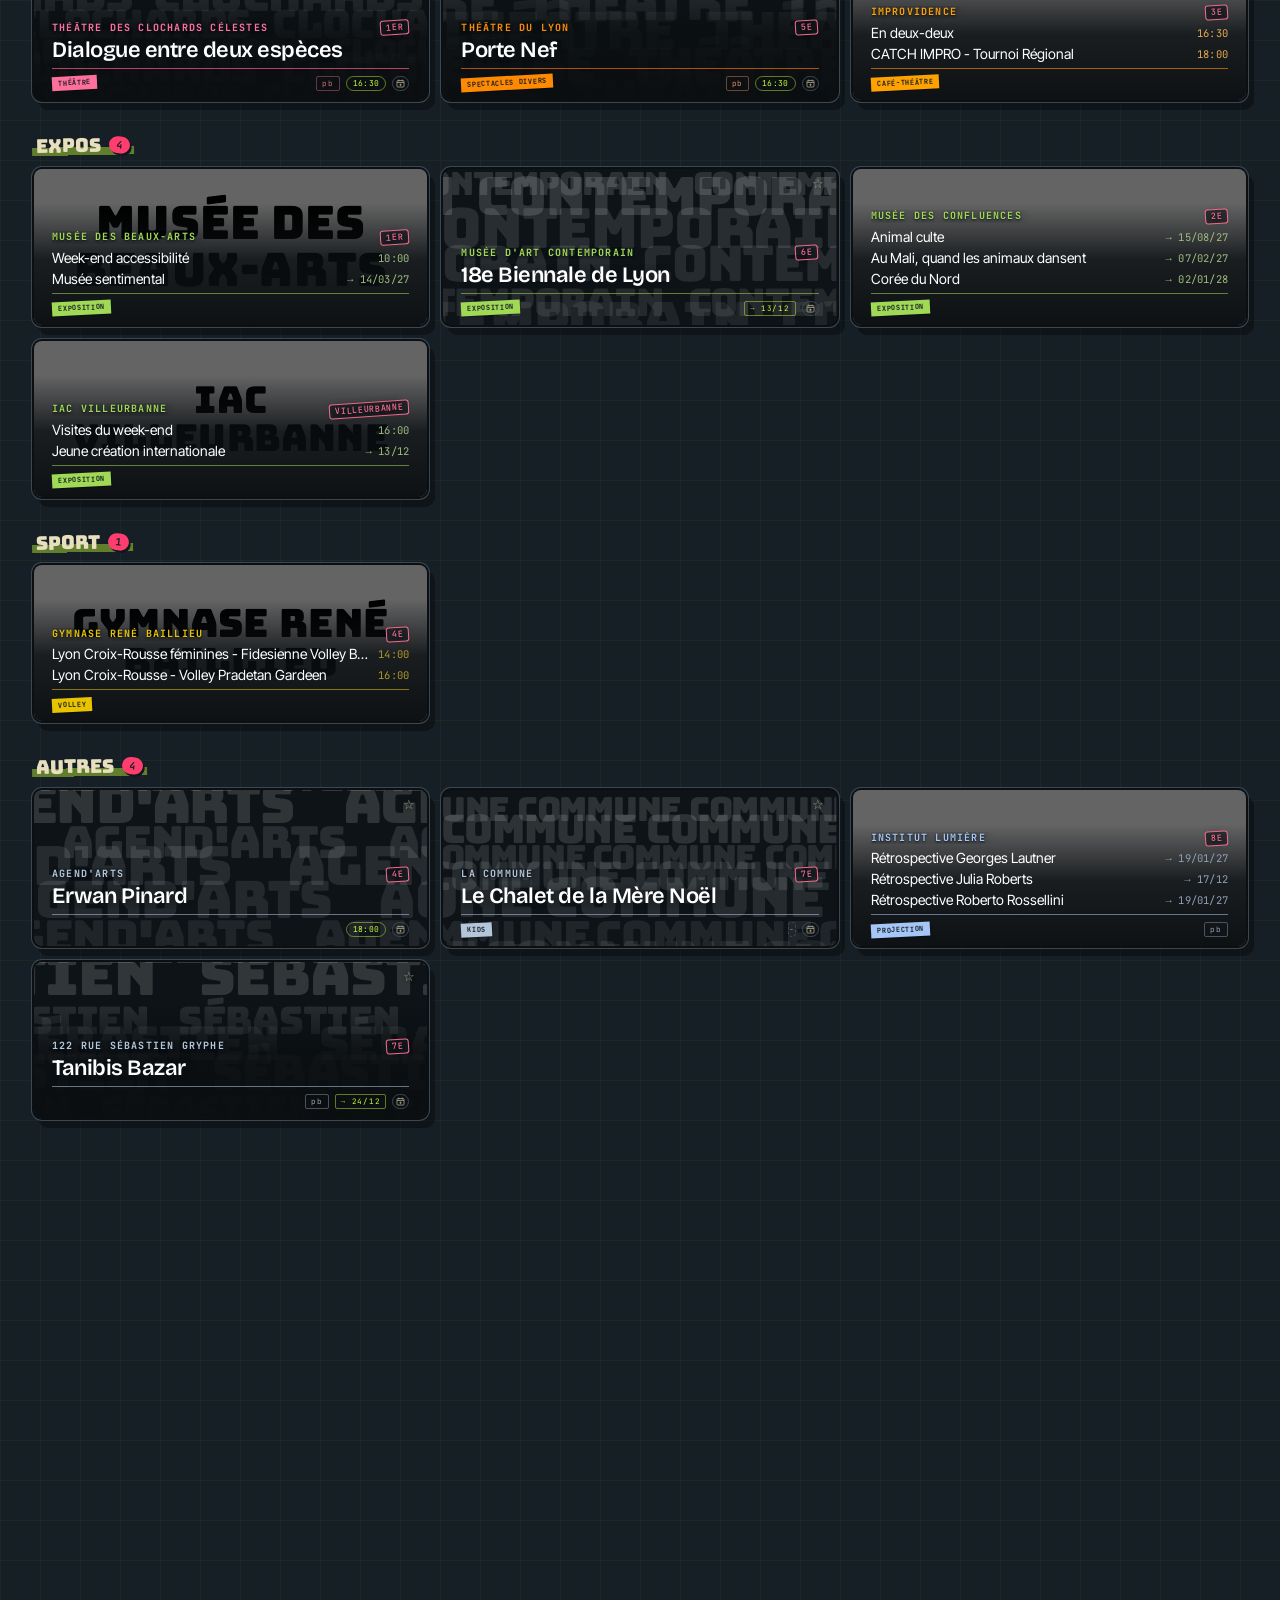
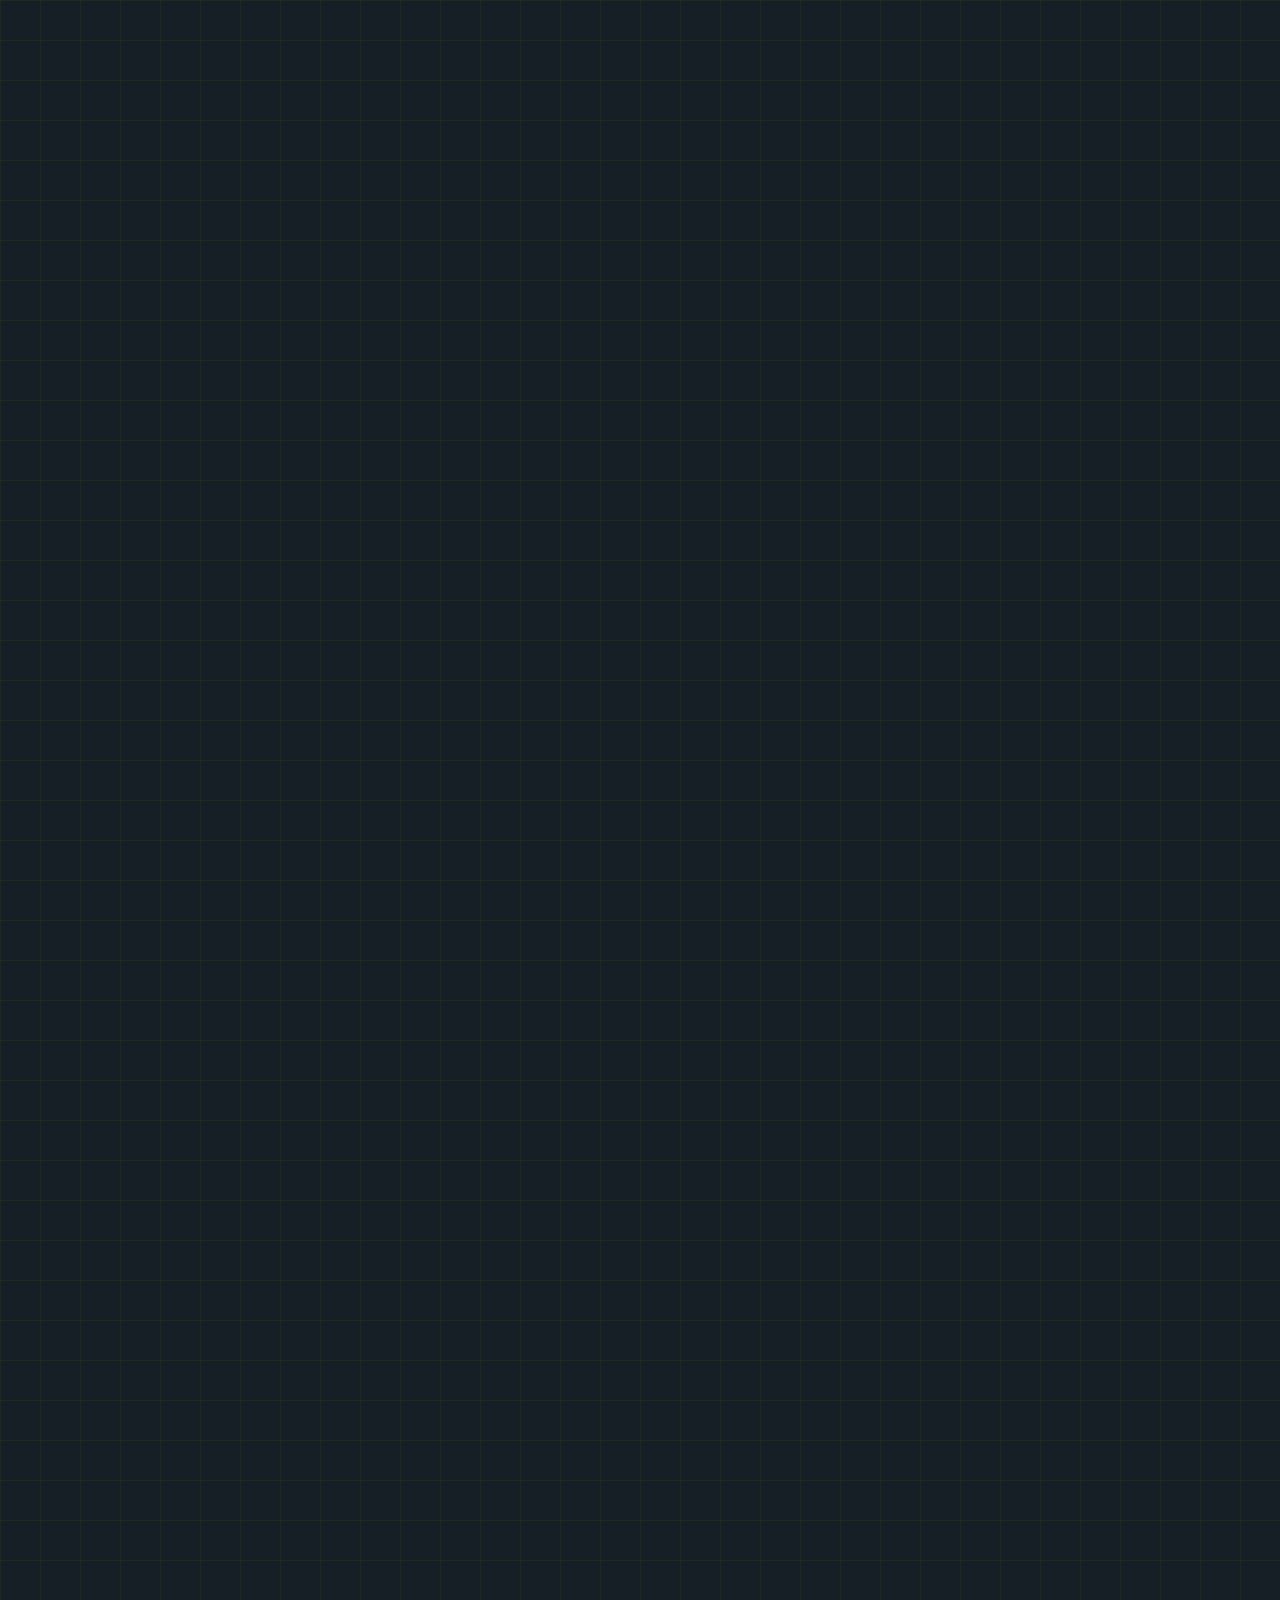
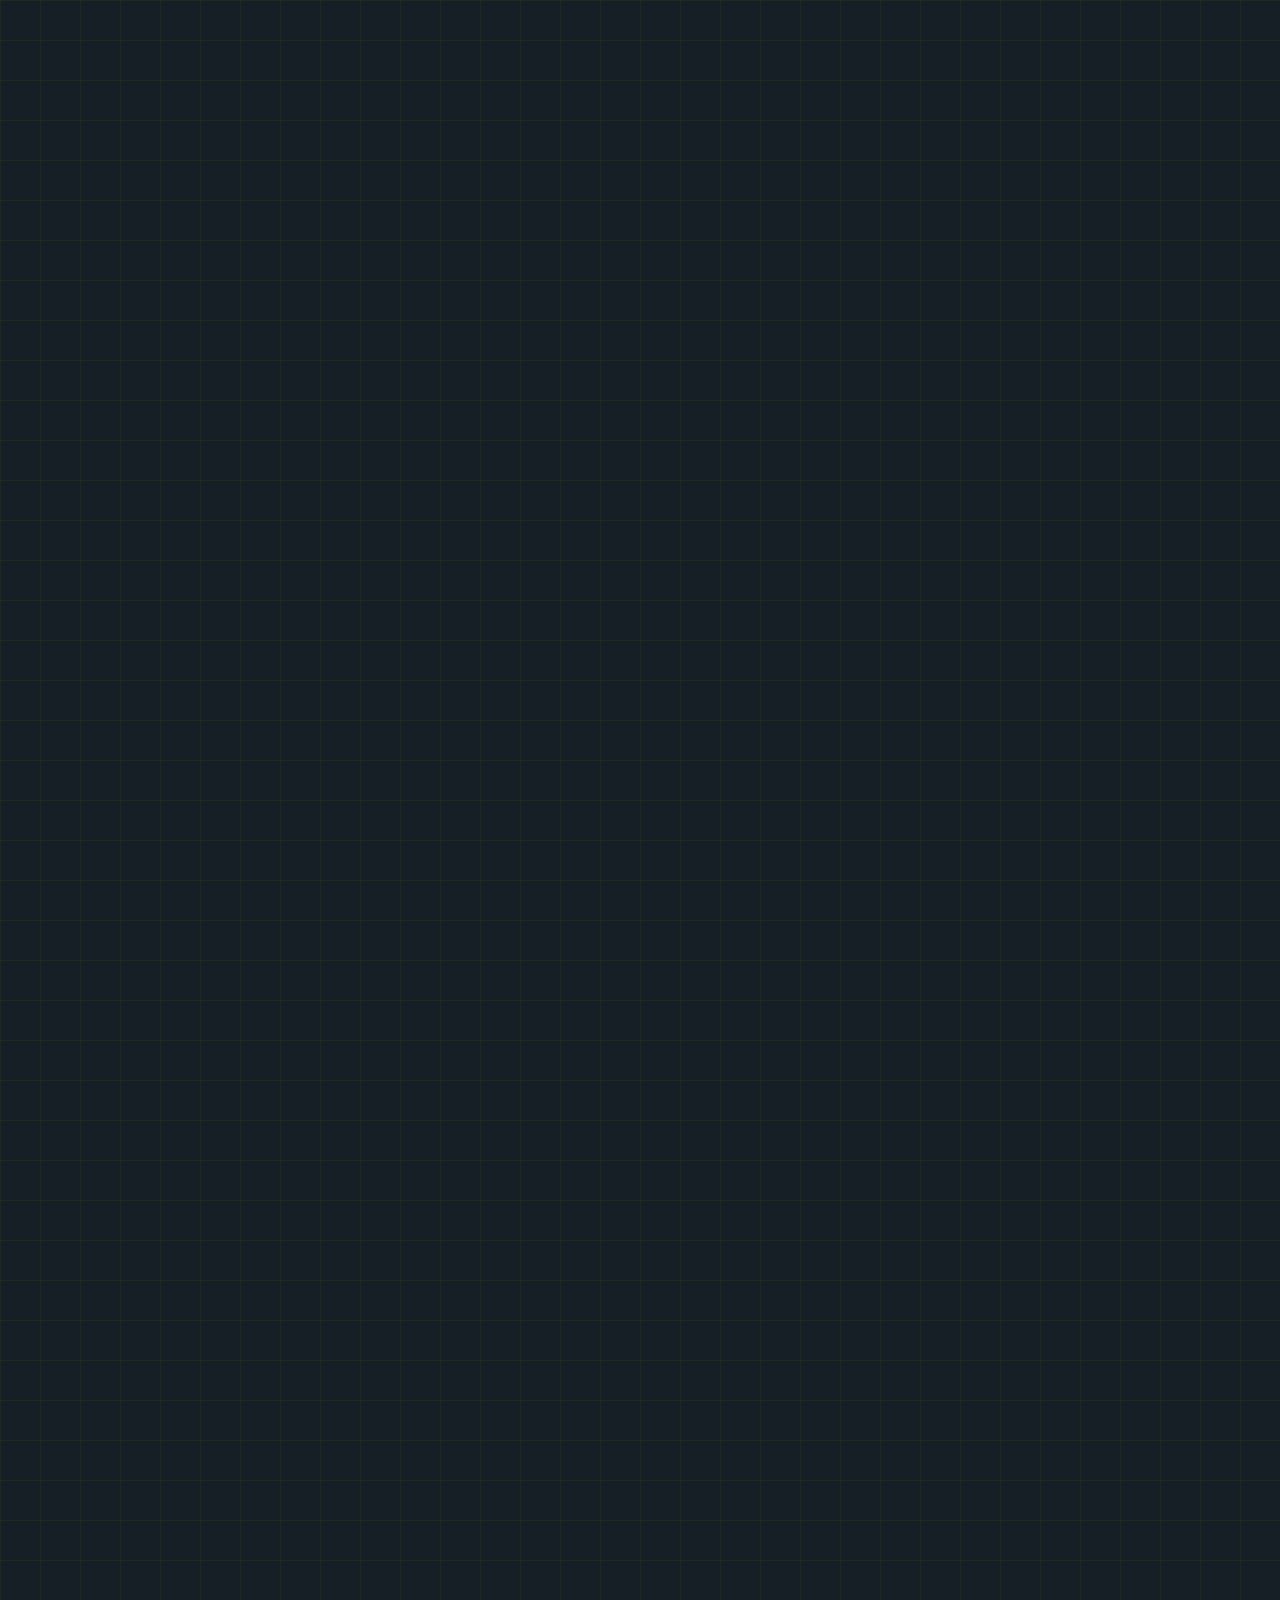
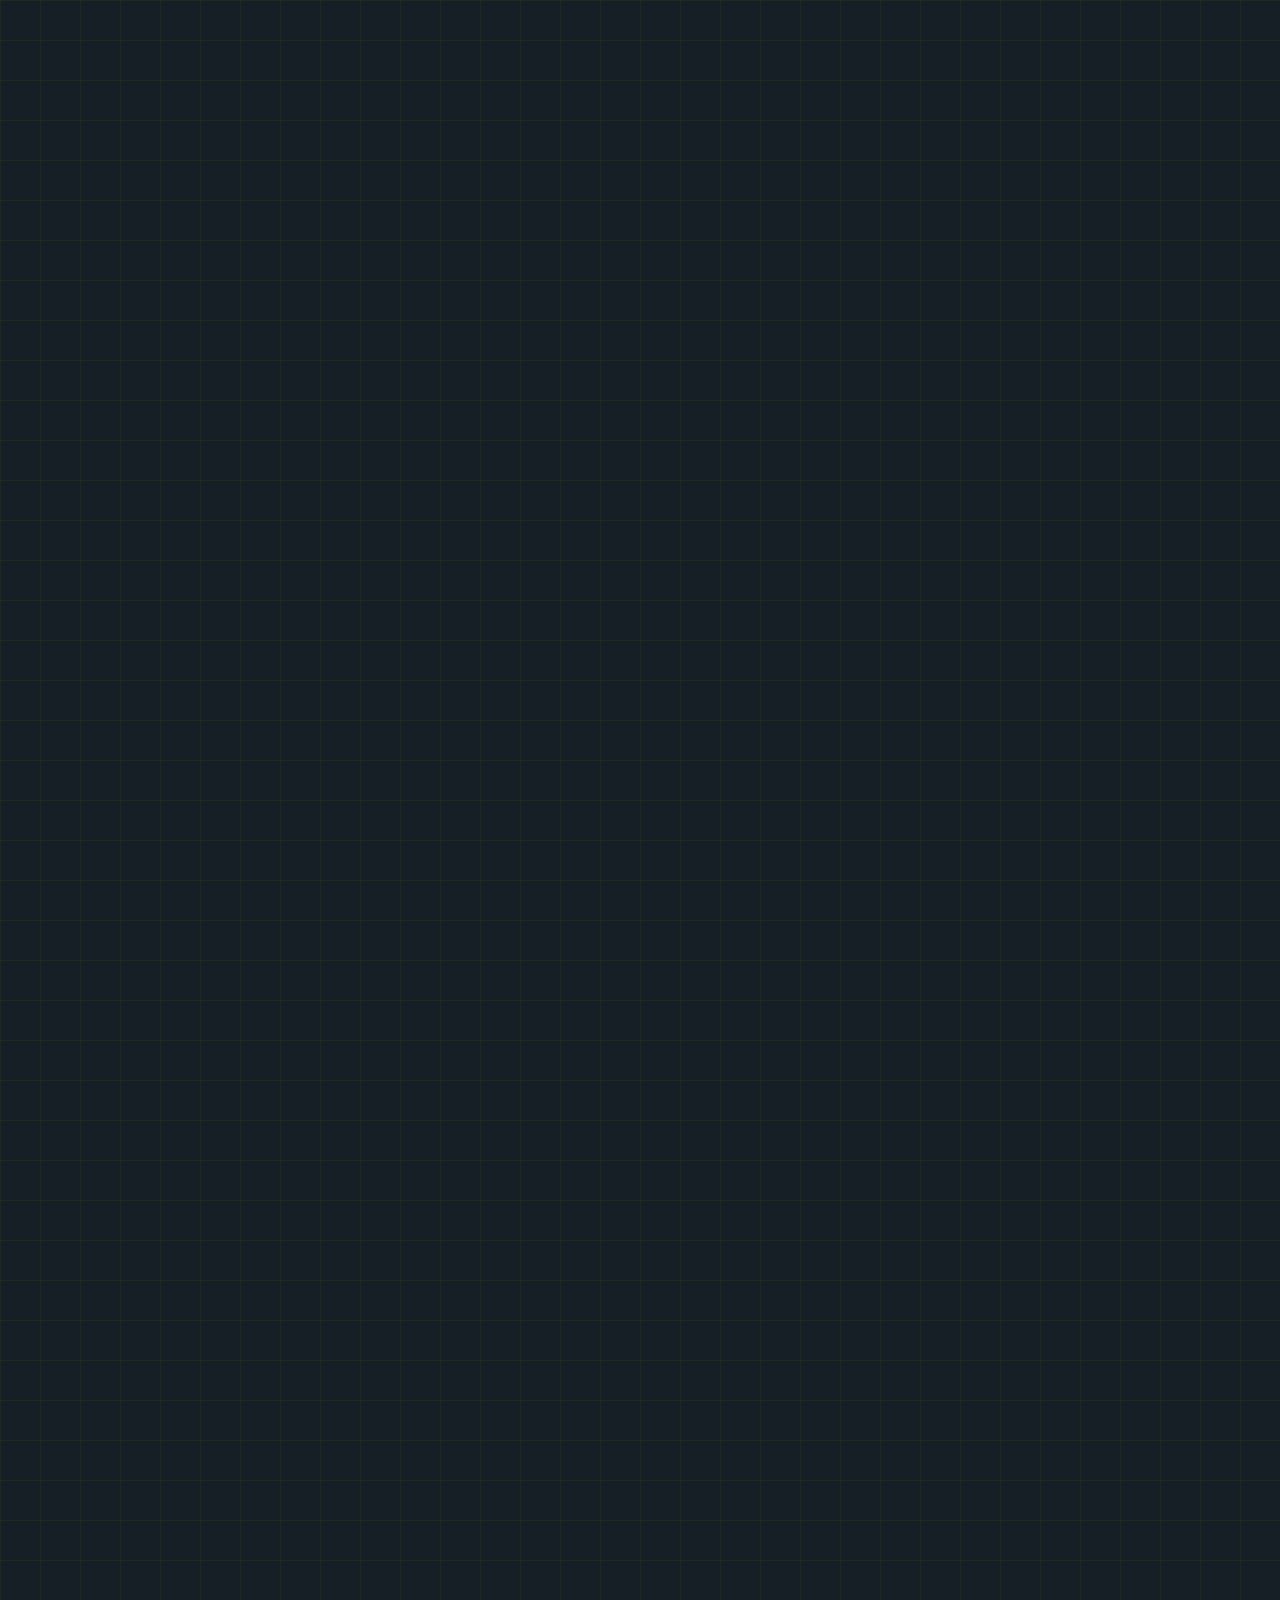
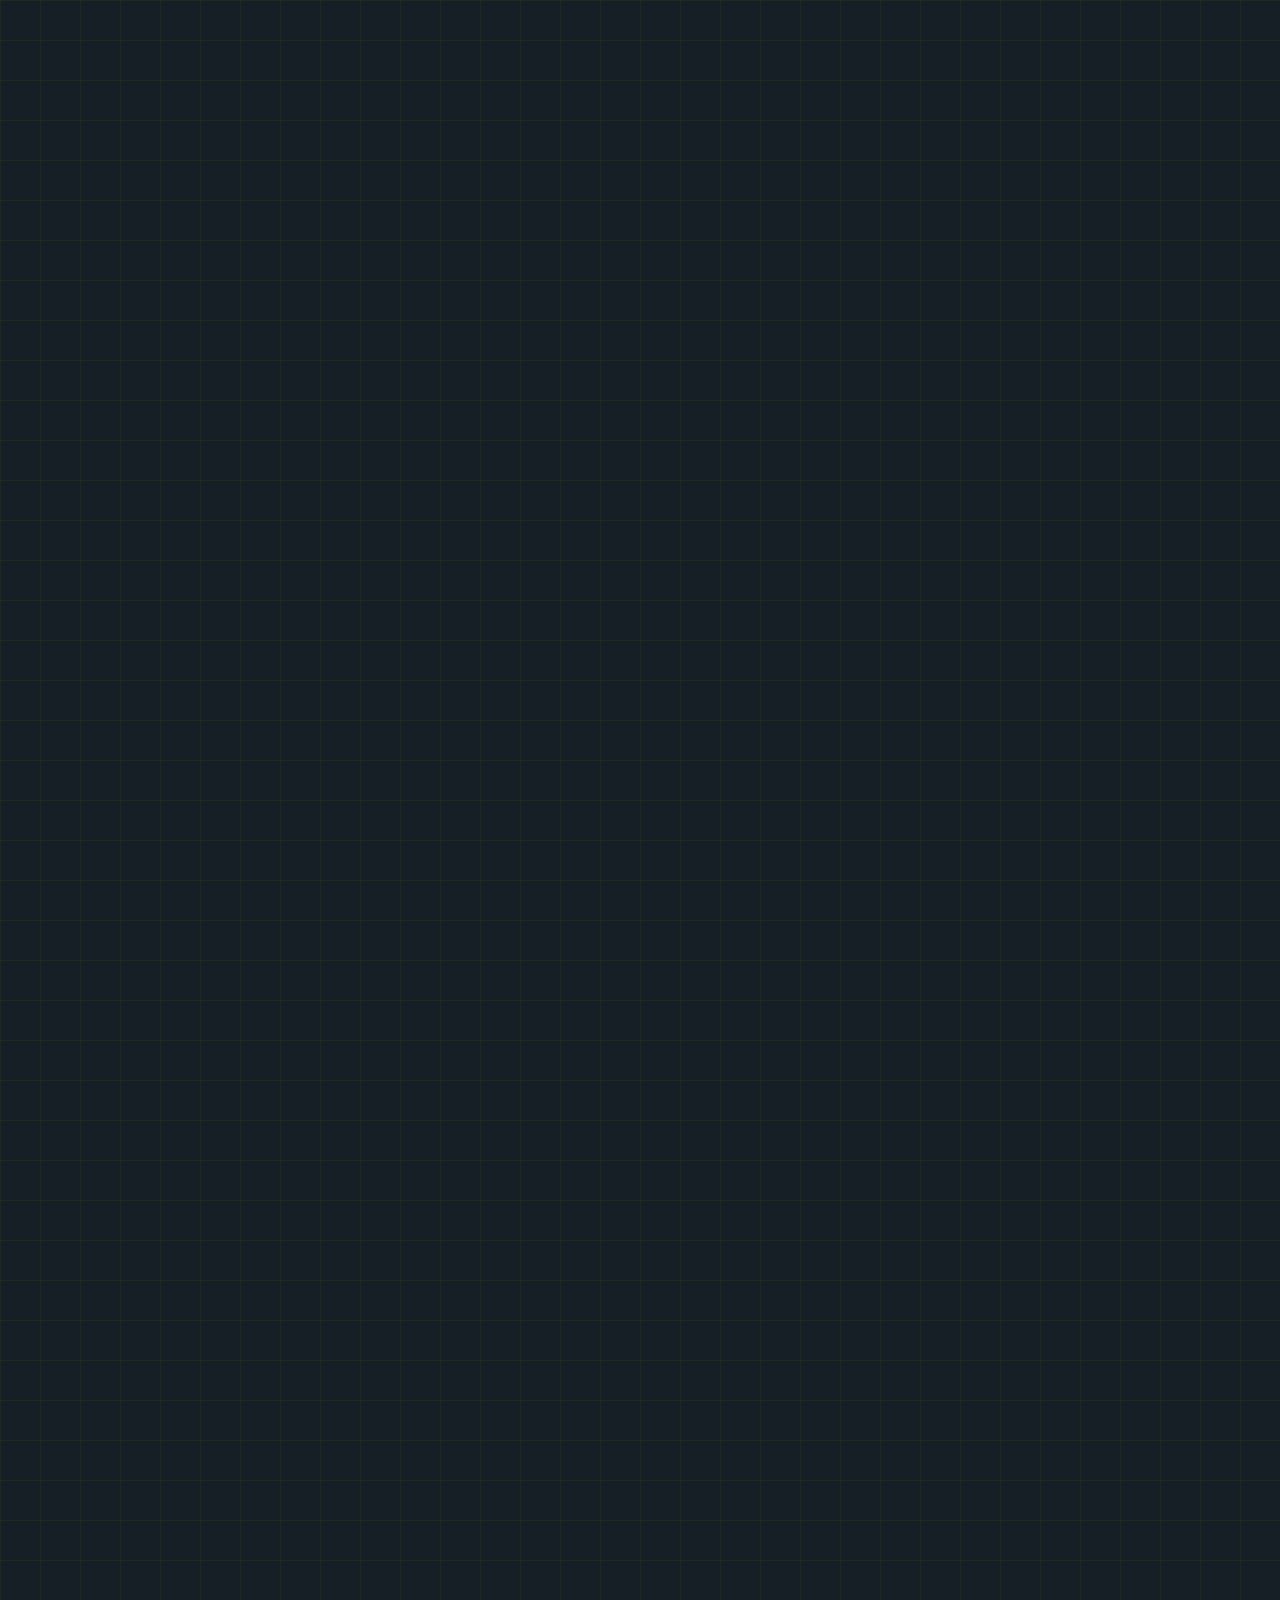
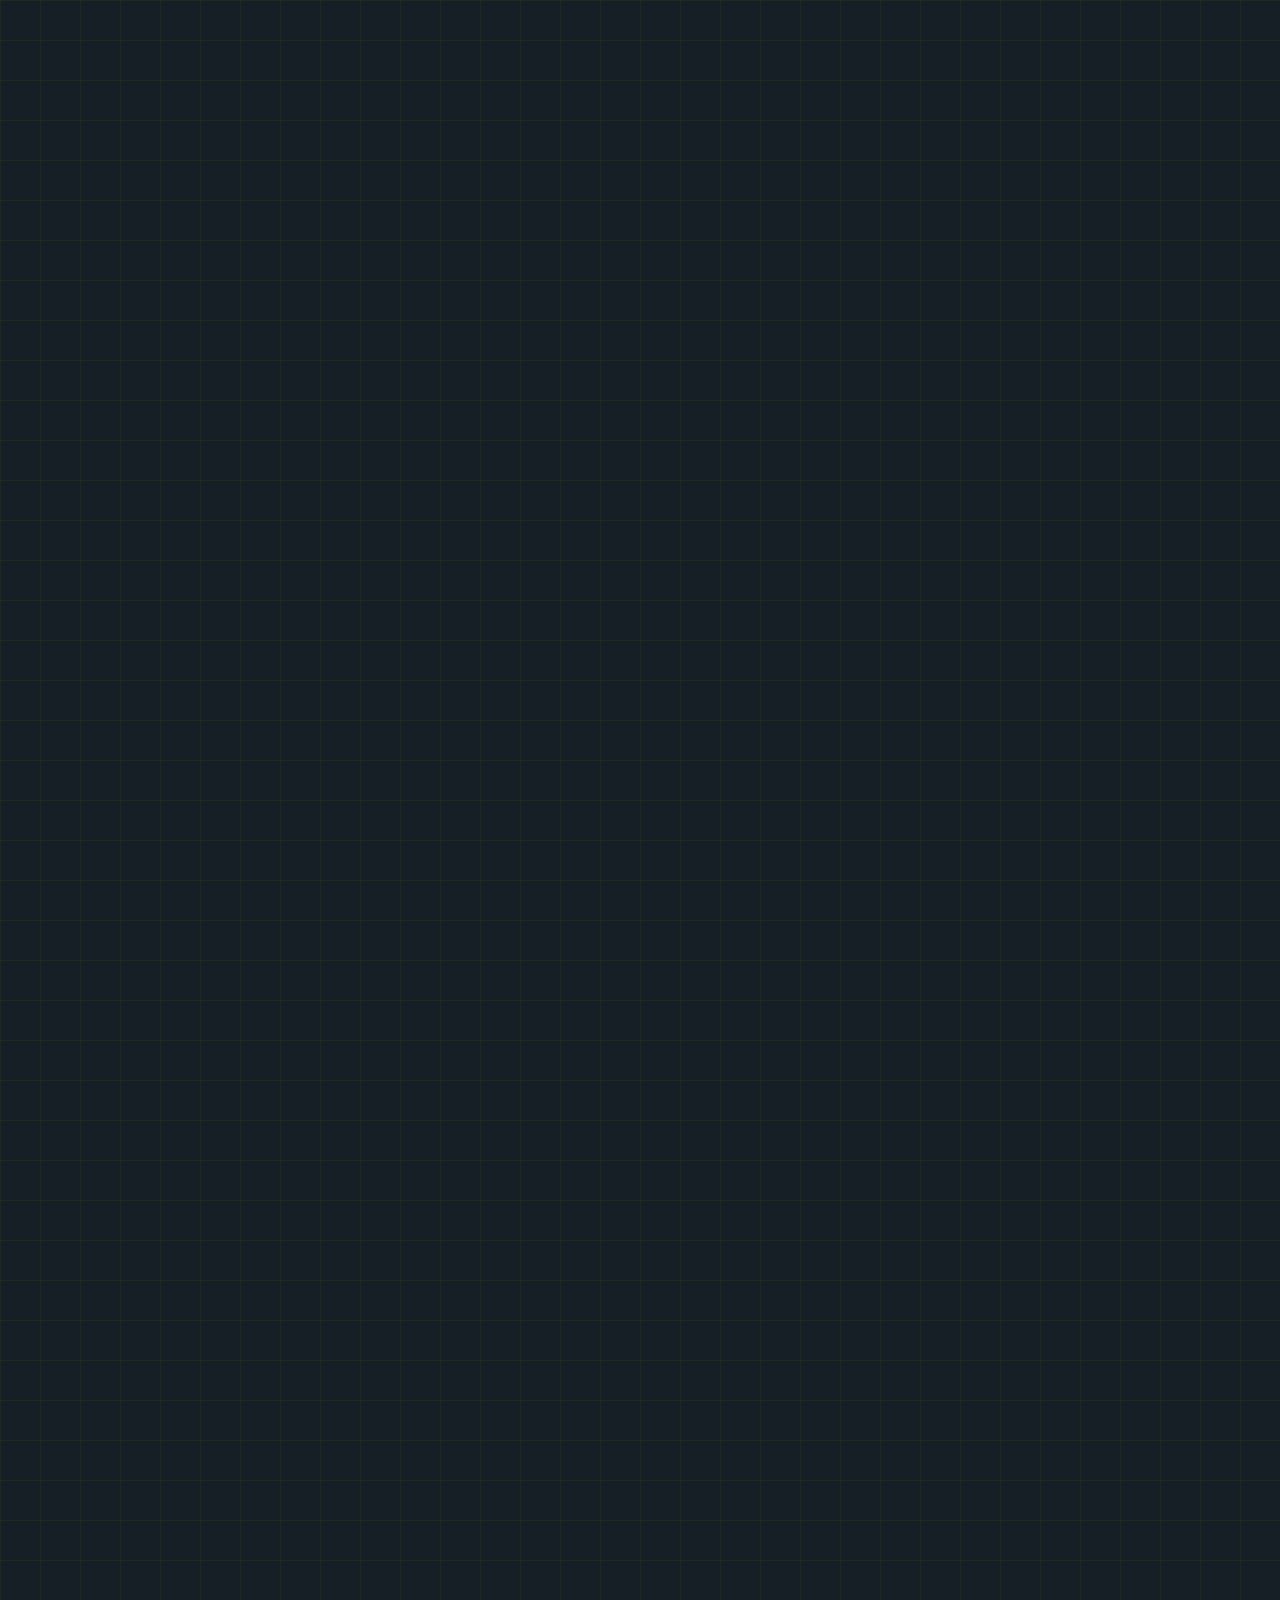
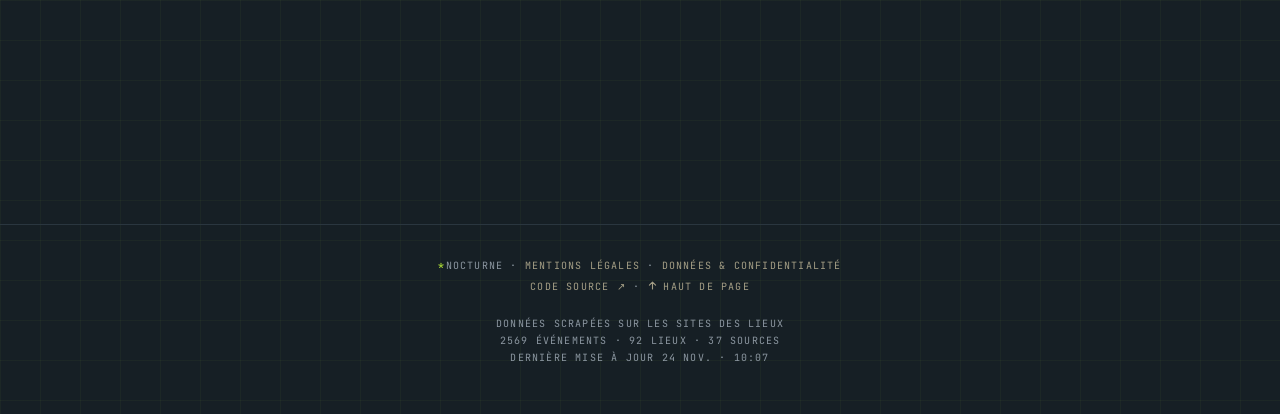
==== commit da643b7a: "Le style « signal » sur *nocturne Mis au point sur une copie de la page (24-25/11/2026) et validé : " ====
--- a/index.html
+++ b/index.html
@@ -19,7 +19,7 @@
      description (manifest-src) et son service hors ligne (worker-src). -->
 <meta http-equiv="Content-Security-Policy" content="default-src 'none'; script-src 'self' 'unsafe-inline'; style-src 'self' 'unsafe-inline'; img-src 'self' https: data:; font-src 'self'; connect-src 'self'; manifest-src 'self'; worker-src 'self'; base-uri 'none'; form-action 'none'">
 <title>*nocturne · lyon</title>
-<link rel="icon" type="image/svg+xml" href="data:image/svg+xml;utf8,<svg xmlns='http://www.w3.org/2000/svg' viewBox='-16 -16 32 32'><g fill='%23d4a574'><rect x='-2' y='-13' width='4' height='26' rx='2'/><rect x='-2' y='-13' width='4' height='26' rx='2' transform='rotate(60)'/><rect x='-2' y='-13' width='4' height='26' rx='2' transform='rotate(120)'/></g></svg>">
+<link rel="icon" type="image/svg+xml" href="data:image/svg+xml;utf8,<svg xmlns='http://www.w3.org/2000/svg' viewBox='-16 -16 32 32'><defs><g id='a'><rect x='-2' y='-13' width='4' height='26' rx='2'/><rect x='-2' y='-13' width='4' height='26' rx='2' transform='rotate(60)'/><rect x='-2' y='-13' width='4' height='26' rx='2' transform='rotate(120)'/></g></defs><use href='%23a' x='-1.5' fill='%23ff3d6e'/><use href='%23a' x='1.5' fill='%2336c9ff'/><use href='%23a' fill='%23c8ff3a'/></svg>">
 <meta name="description" content="Guide nocturne - concerts, théâtre, danse, clubs, expos et sport à Lyon.">
 <!-- L'adresse officielle du site, pour les moteurs de recherche (audit
      n° 19) : la même page, atteinte par une autre adresse (un « ?… » en
@@ -34,7 +34,7 @@
 <link rel="manifest" href="manifest.webmanifest">
 <meta name="theme-color" content="#161f25">
 <meta name="apple-mobile-web-app-title" content="*nocturne">
-<link rel="apple-touch-icon" href="apple-touch-icon.png">
+<link rel="apple-touch-icon" href="apple-touch-icon.png?v=2">
 <!-- Aperçu au partage (WhatsApp, Messenger, réseaux) : sans ces balises,
      un lien envoyé s'affichait nu, sans titre ni image. L'image reprend
      le bandeau du site ; les adresses doivent être absolues. -->
@@ -44,7 +44,7 @@
 <meta property="og:description" content="Guide nocturne - concerts, théâtre, danse, clubs, expos et sport à Lyon.">
 <meta property="og:url" content="https://ricojrlyon.github.io/nocturne-lyon/">
 <meta property="og:locale" content="fr_FR">
-<meta property="og:image" content="https://ricojrlyon.github.io/nocturne-lyon/apercu.png">
+<meta property="og:image" content="https://ricojrlyon.github.io/nocturne-lyon/apercu.png?v=2">
 <meta property="og:image:width" content="1200">
 <meta property="og:image:height" content="630">
 <meta property="og:image:alt" content="*nocturne · lyon - concerts, théâtre, danse, clubs, expos, sport">
@@ -97,12 +97,17 @@
     --rule-strong:  #3a4853;
     --accent:       #e7dfbe;        /* cream accent (same as ink) */
     --accent-glow:  rgba(231, 223, 190, 0.12);
-    --warm:         #d4a574;        /* warm tan for badges/highlights */
-    /* Corail adouci : il ne sert plus au badge de durée, passé en crème
-       filaire comme l'étiquette d'arrondissement, mais reste la couleur
-       d'INTERFACE du site - filtre coché, cadre d'un groupe déplié. Son
-       filet compagnon --hot-line est parti avec le badge. */
-    --hot:          #e08d70;        /* coral adouci - signaux d'interface */
+    /* Style « signal » (25/11/2026) : un vert acide en
+       accent (14:1 sur le fond ; il remplace le hâle #d4a574), un rose
+       pour ce qui ressort (4,9:1 ; il remplace le corail #e08d70), un
+       bleu pour les réglages, un orange et un violet pour les chaînes
+       du bandeau, et un fond plus sombre pour les panneaux. */
+    --warm:         #c8ff3a;        /* vert acide : accent, focus, aujourd'hui */
+    --hot:          #ff3d6e;        /* rose : comptes, tampons, favoris */
+    --cyan:         #36c9ff;
+    --orange:       #ff8a1f;
+    --violet:       #a98be0;
+    --profond:      #10171c;        /* panneaux plus sombres que le fond */
     /* Angles très légèrement adoucis - validé sur maquette (3 px). */
     --radius:       3px;
   }
@@ -607,7 +612,7 @@
   .day-pill.empty { opacity: 0.38; cursor: default; }
   .day-pill.today {
     border-color: var(--warm);
-    background: rgba(212, 165, 116, 0.09);
+    background: rgba(200, 255, 58, 0.09);     /* --warm à 9 % */
   }
 
   main.feed { padding: 34px 0 80px; }
@@ -1864,7 +1869,7 @@
     cursor: pointer;
     box-shadow: 0 1px 4px rgba(0, 0, 0, 0.6);
   }
-  .carte-pin.groupe { box-shadow: 0 0 0 4px rgba(212, 165, 116, 0.35), 0 1px 4px rgba(0, 0, 0, 0.6); }
+  .carte-pin.groupe { box-shadow: 0 0 0 4px rgba(200, 255, 58, 0.35), 0 1px 4px rgba(0, 0, 0, 0.6); }
   .carte-pin.choisi { background: var(--ink); }
   .carte-pin:focus-visible { outline: 2px solid var(--ink); outline-offset: 2px; }
   .carte-nom {
@@ -1999,7 +2004,7 @@
     text-transform: uppercase;
     letter-spacing: 0.12em;
   }
-  /* Comme le pied de page de *films : lignes centrées, liens en premier,
+  /* Le pied de page : lignes centrées, liens en premier,
      chiffres du programme dessous. */
   footer .container { text-align: center; }
   footer .pied-liens { line-height: 1.7; }
@@ -2083,6 +2088,337 @@
       font-size: 10px;
     }
   }
+
+  /* =====================================================================
+     LE STYLE « SIGNAL » (25/11/2026)
+     =====================================================================
+     Vert acide en accent, rose pour ce qui ressort, bleu pour les
+     réglages ; fond à grille et grain, deux rubans qui défilent sous le
+     titre, un bandeau « liquide » au-dessus du programme, des cartes
+     numérotées, à bord holographique au survol, et des étiquettes
+     « signal » (scotch, tampons, pastilles). Mis au point sur une copie
+     de la page et validé par le propriétaire le 25/11/2026 : les infos
+     des cartes en petit, le titre seul garde sa taille, l'affiche moins
+     voilée, la couleur de la catégorie gardée. Ce bloc vient APRÈS le
+     reste et l'emporte sur lui ; les couleurs sont dans :root. */
+
+  /* ---------- Fond : grille fine, grain de film, bords assombris */
+  body {
+    background-image: linear-gradient(rgba(200, 255, 58, 0.035) 1px, transparent 1px),
+      linear-gradient(90deg, rgba(200, 255, 58, 0.035) 1px, transparent 1px);
+    background-size: 40px 40px;
+  }
+  body::before {
+    content: ''; position: fixed; inset: -50%; z-index: 45; pointer-events: none; opacity: 0.07;
+    animation: sg-grain 1s steps(6) infinite;
+    background: url("data:image/svg+xml,%3Csvg xmlns='http://www.w3.org/2000/svg' width='160' height='160'%3E%3Cfilter id='n'%3E%3CfeTurbulence type='fractalNoise' baseFrequency='.9' numOctaves='2'/%3E%3C/filter%3E%3Crect width='160' height='160' filter='url(%23n)'/%3E%3C/svg%3E");
+  }
+  body::after {
+    content: ''; position: fixed; inset: 0; z-index: 44; pointer-events: none;
+    background: radial-gradient(ellipse at center, transparent 55%, rgba(0, 0, 0, 0.45));
+  }
+  @keyframes sg-grain {
+    20% { transform: translate(-3%, 2%); } 40% { transform: translate(2%, -3%); }
+    60% { transform: translate(-2%, -1%); } 80% { transform: translate(3%, 3%); }
+  }
+
+  /* ---------- Haut de page : le titre en vert acide, décalé rose et bleu */
+  header.masthead { border-bottom: 0; }
+  .wordmark {
+    background: none; color: var(--warm); padding: 20px 0 12px; font-size: 26px;
+    text-shadow: -2px 0 var(--hot), 2px 0 var(--cyan);
+  }
+  .wordmark .ast { color: var(--warm); }
+  .partager {
+    border-radius: 999px; padding: 8px 15px; color: var(--ink);
+    font-weight: 700; text-transform: uppercase; letter-spacing: 0.12em; font-size: 10px;
+  }
+  .partager:hover { background: var(--warm); border-color: var(--warm); color: #161f25;
+    box-shadow: 0 0 18px rgba(200, 255, 58, 0.55); }
+
+  /* Deux rubans de chantier en diagonale : les chiffres du programme
+     (vert) et ce qui se joue ce soir (rose), en sens inverse */
+  .sg-rubans { position: relative; height: 92px; margin: 0 0 4px; overflow: hidden; pointer-events: none; }
+  .sg-ruban {
+    position: absolute; left: -2%; width: 104%; overflow: hidden; white-space: nowrap; padding: 8px 0;
+    border-top: 2px solid var(--bg); border-bottom: 2px solid var(--bg);
+    font: 700 13px 'JetBrains Mono', monospace; text-transform: uppercase; letter-spacing: 0.1em; color: #161f25;
+  }
+  .sg-ruban div { display: inline-block; animation: sg-defile 70s linear infinite; }
+  .sg-ruban-1 { top: 14px; background: var(--warm); transform: rotate(-1.6deg); z-index: 1; }
+  .sg-ruban-2 { top: 46px; background: var(--hot); transform: rotate(1.2deg); }
+  .sg-ruban-2 div { animation-direction: reverse; animation-duration: 90s; }
+  @keyframes sg-defile { to { transform: translateX(-50%); } }
+
+  /* ---------- Réglages : une barre pleine et sombre, des pastilles */
+  nav.filters { border-bottom: 0; background: none; }
+  nav.filters > .container {
+    padding-top: 14px; padding-bottom: 12px;
+    background: var(--profond); border: 1px solid var(--rule-strong); border-radius: 18px;
+    box-shadow: 0 6px 0 rgba(0, 0, 0, 0.3);
+  }
+  .chip {
+    border-radius: 999px; padding: 8px 14px; border-color: var(--rule-strong);
+    font-weight: 700; letter-spacing: 0.06em;
+  }
+  .chip:hover { border-color: var(--ink-soft); }
+  .chip.active, .chip[aria-pressed="true"] {
+    background: var(--warm); border-color: var(--warm); color: #161f25;
+    box-shadow: 0 0 18px rgba(200, 255, 58, 0.5);
+  }
+  .drawer-toggle { border-color: var(--cyan); color: var(--cyan); }
+  .drawer-toggle:hover, .drawer-toggle[aria-expanded="true"] {
+    background: var(--cyan); border-color: var(--cyan); color: #10171c; box-shadow: 0 0 18px rgba(54, 201, 255, 0.45);
+  }
+  #voirFavoris { border-style: dashed; }
+  #voirFavoris[aria-pressed="true"] {
+    border-style: solid; background: var(--hot); border-color: var(--hot); color: #161f25;
+    box-shadow: 0 0 18px rgba(255, 61, 110, 0.55);
+  }
+  #dateBtn { border-style: dashed; }
+  .vue-switch .chip { border-radius: 0; }
+  .vue-switch .chip:first-child { border-radius: 999px 0 0 999px; }
+  .vue-switch .chip:last-child { border-radius: 0 999px 999px 0; }
+  .filter-search {
+    background: var(--bg); border: 1px dashed var(--rule-strong); border-radius: 999px;
+    caret-color: var(--hot);
+  }
+  .filter-search:focus {
+    border-style: solid; border-color: var(--warm); outline: none;
+    box-shadow: 0 0 0 3px rgba(200, 255, 58, 0.15), 0 0 18px rgba(200, 255, 58, 0.25);
+  }
+  .filter-search::placeholder { color: var(--ink-mute); }
+  /* Le tiroir des filtres : panneau en pointillé bleu, étiqueté */
+  .filter-drawer {
+    position: relative; margin: 26px 0 4px; padding: 22px 14px 10px;
+    background: rgba(36, 48, 56, 0.45); border: 1px dashed rgba(54, 201, 255, 0.55); border-radius: 16px;
+  }
+  .filter-drawer::before {
+    content: 'filtres'; position: absolute; top: -12px; left: 16px; padding: 4px 10px 5px; border-radius: 6px;
+    background: var(--cyan); color: #10171c; box-shadow: 2px 3px 0 var(--profond);
+    font: 700 10px 'JetBrains Mono', monospace; text-transform: uppercase; letter-spacing: 0.14em;
+  }
+  .filter-label { color: var(--warm); font-weight: 700; }
+  .clear-link { color: var(--hot); }
+
+  /* ---------- Bandeau des jours : pastilles arrondies, compte en rose */
+  .daystrip-wrap { border-bottom: 0; background: none; }
+  .day-pill { border-radius: 12px; background: var(--profond); border-color: var(--rule-strong);
+    transition: transform 0.2s, border-color 0.2s; }
+  .day-pill:hover:not(.empty) { transform: rotate(-2deg) translateY(-2px); border-color: var(--warm); }
+  .day-pill .dp-count { color: var(--hot); font-weight: 700; }
+  .day-pill .dp-num { font-family: 'Bungee', sans-serif; font-weight: 400; }
+  .day-pill.today { border-color: var(--warm); box-shadow: 0 0 0 1px var(--warm), 0 0 16px rgba(200, 255, 58, 0.35); }
+  /* Le mois n'est écrit qu'au premier jour et au 1er du mois ; ailleurs
+     il gardait sa place, invisible, et poussait le quantième à gauche */
+  .day-pill .dp-mon.muet { display: none; }
+  .day-pill.choisi { background: var(--warm); border-color: var(--warm); }
+  .day-pill.choisi .dp-count { color: #161f25; }
+
+  /* ---------- Le bandeau « liquide » : la
+     journée en tête du programme, en grand, avec son chiffre en glitch */
+  .sg-bandeau {
+    --sg-couleur: var(--warm);
+    position: relative; height: 280px; margin: 22px 0 30px; overflow: hidden;
+    border: 2px solid var(--sg-couleur); background: var(--profond);
+    box-shadow: 0 0 0 6px var(--bg), 0 0 0 7px var(--rule), 0 0 40px color-mix(in srgb, var(--sg-couleur) 30%, transparent);
+  }
+  .sg-teinte { position: absolute; inset: 0; filter: hue-rotate(var(--sg-teinte, 0deg)); transition: filter 0.6s; }
+  .sg-liquide {
+    position: absolute; left: -10%; top: -10%; width: 120%; height: 120%;
+    animation: sg-liquide 30s ease-in-out infinite alternate; will-change: transform, filter;
+  }
+  @keyframes sg-liquide { to { transform: translate3d(4%, 3%, 0) scale(1.15); filter: hue-rotate(160deg); } }
+  .sg-bandeau::after {
+    content: ''; position: absolute; left: 0; right: 0; top: -40px; bottom: 0; pointer-events: none; opacity: 0.55;
+    background: repeating-linear-gradient(var(--profond) 0 2px, transparent 2px 4px);
+    animation: sg-balaye 6s linear infinite;
+  }
+  @keyframes sg-balaye { to { transform: translateY(40px); } }
+  .sg-coords {
+    position: absolute; left: 22px; top: 16px; z-index: 2; padding: 4px 8px; background: var(--profond); color: var(--ink);
+    font: 600 11px 'JetBrains Mono', monospace; letter-spacing: 0.14em;
+  }
+  .sg-barres {
+    position: absolute; right: 230px; top: 22px; z-index: 2; width: 120px; height: 40px;
+    background: repeating-linear-gradient(90deg, var(--ink) 0 2px, transparent 2px 4px, var(--ink) 4px 5px, transparent 5px 9px, var(--ink) 9px 12px, transparent 12px 13px);
+  }
+  .sg-txt { position: absolute; left: 22px; right: 22px; bottom: 14px; z-index: 3; }
+  .sg-n { margin: 0; font-weight: 400; }
+  .sg-raye {
+    position: relative; display: block; padding-top: 0.12em; font: 180px/0.8 'Bungee', sans-serif; color: var(--ink);
+    text-shadow: -6px 0 var(--hot), 6px 0 var(--cyan), 0 0 30px rgba(0, 0, 0, 0.6);
+  }
+  .sg-raye.sg-mot { font-size: clamp(52px, 9vw, 130px); }
+  .sg-raye.sg-mot-long { font-size: clamp(36px, 6vw, 88px); }
+  .sg-raye::after {
+    content: attr(data-t); position: absolute; left: 0; top: 0.12em; color: var(--sg-couleur); text-shadow: none;
+    clip-path: inset(100% 0 0 0); animation: sg-glitch 2.6s steps(1) infinite;
+  }
+  @keyframes sg-glitch {
+    0%, 86% { clip-path: inset(100% 0 0 0); }
+    88% { clip-path: inset(40% 0 45% 0); transform: translateX(-14px); }
+    91% { clip-path: inset(10% 0 70% 0); transform: translateX(12px); }
+    94% { clip-path: inset(70% 0 10% 0); transform: translateX(-6px); }
+  }
+  .sg-sous {
+    display: inline-block; margin-top: 10px; padding: 5px 10px; background: var(--sg-couleur); color: #161f25;
+    transform: rotate(-1.5deg); font: 700 12px 'JetBrains Mono', monospace; text-transform: uppercase; letter-spacing: 0.14em;
+  }
+  .sg-autocollant {
+    position: absolute; right: 26px; top: 18px; z-index: 4; width: 160px;
+    animation: sg-tourne 22s linear infinite; filter: drop-shadow(4px 6px 0 var(--profond));
+  }
+  .sg-autocollant circle { fill: var(--sg-couleur); }
+  .sg-autocollant text { font: 700 13px 'JetBrains Mono', monospace; fill: #161f25; letter-spacing: 0.1em; text-transform: uppercase; }
+  .sg-autocollant .sg-auto-gros { font: 40px 'Bungee', sans-serif; letter-spacing: 0; }
+  @keyframes sg-tourne { to { transform: rotate(360deg); } }
+  .sg-etoile { position: absolute; right: 210px; bottom: 22px; z-index: 4; width: 112px; animation: sg-tourne 18s linear infinite; }
+  .sg-etoile polygon { fill: var(--hot); }
+  .sg-etoile text { font: 20px 'Bungee', sans-serif; fill: #fff; }
+  .sg-op { position: absolute; right: 40px; bottom: -56px; z-index: 2; width: 170px; animation: sg-tourne 26s linear infinite reverse; }
+  .sg-op circle { fill: none; stroke: var(--sg-couleur); stroke-width: 7; }
+
+  /* ---------- La barre de chaque journée : la date en étiquette verte
+     penchée, le jour en grand, les familles en pastilles */
+  .day-bar { border-top: 3px solid var(--warm); padding-top: 13px; }
+  .day-bar .db-date {
+    background: var(--warm); color: #161f25; border-radius: 0 0 10px 10px; margin-top: -16px; padding: 7px 12px 6px;
+    font: 15px 'Bungee', sans-serif; letter-spacing: 0; box-shadow: 2px 3px 0 var(--profond);
+  }
+  .day-bar .db-label {
+    font: 17px 'Bungee', sans-serif; letter-spacing: 0; text-transform: lowercase; color: var(--ink);
+    text-shadow: -1.5px 0 rgba(255, 61, 110, 0.75), 1.5px 0 rgba(54, 201, 255, 0.75);
+  }
+  .day-bar .db-count { color: var(--warm); font-weight: 700; }
+  /* Les familles se CHOISISSENT (voir le clic sur .fam-chip) : sans choix, toutes
+     sont neutres et montrées ; une famille choisie s'allume en vert, celles
+     qui ne le sont pas pâlissent */
+  .fam-chip { border-radius: 999px; font-weight: 700; }
+  /* Sans marge haute ni basse : le bouton garde ses 24 px (cible au doigt) */
+  .fam-chip .fam-n {
+    display: inline-block; margin-left: 4px; padding: 0 5px; line-height: 14px; border-radius: 999px;
+    background: var(--hot); color: #161f25; transform: rotate(8deg); opacity: 1;
+  }
+  .fam-chip[aria-pressed="false"] { opacity: 1; border-style: solid; }
+  .fam-chip.masquee { opacity: 0.45; border-style: dashed; }
+  .fam-chip[aria-pressed="true"] {
+    background: var(--warm); border-color: var(--warm); color: #161f25; box-shadow: 0 0 14px rgba(200, 255, 58, 0.45);
+  }
+  .fam-chip[aria-pressed="true"] .fam-n { background: #161f25; color: var(--warm); }
+  .fam-chip:disabled { opacity: 0.3; }
+  .db-filtres { border-radius: 999px; }
+  .db-filtres[aria-expanded="true"] { background: var(--warm); border-color: var(--warm); color: #161f25; }
+
+  /* Le titre d'une famille : surligné de vert, son nombre en pastille rose */
+  .fam-titre {
+    font: 19px/1.15 'Bungee', sans-serif; letter-spacing: 0; text-transform: lowercase; color: var(--ink);
+    display: inline-block; transform: rotate(-1deg); padding: 0 4px;
+    background: linear-gradient(transparent 55%, rgba(200, 255, 58, 0.42) 55% 92%, transparent 92%);
+  }
+  .fam-titre .ft-n {
+    display: inline-block; margin-left: 8px; padding: 2px 7px; border-radius: 999px; vertical-align: 3px;
+    background: var(--hot); color: #161f25; transform: rotate(8deg);
+    font: 700 10px 'JetBrains Mono', monospace; letter-spacing: 0.06em; box-shadow: 2px 2px 0 var(--profond);
+  }
+  .fam-titre::after { display: none; }
+
+  /* ---------- Les cartes : bord sombre et ombre portée, qui penchent au
+     survol avec un liseré vert, rose et bleu. Les infos y sont en petit
+     (24/11 : « trop grosses »), seul le titre garde sa taille. */
+  /* La journée rogne ce qui dépasse de sa boîte (content-visibility, voir
+     .day) : la carte qui penche au survol y perdait son bord. La boîte est
+     élargie de 14 px de chaque côté, et sa marge les reprend : rien ne
+     bouge, la carte a de la place. */
+  .day { padding-inline: 14px; margin-inline: -14px; }
+  .event {
+    border-radius: 10px; border: 2px solid #0b0f12; padding-bottom: 7px;
+    box-shadow: 0 0 0 1px var(--rule-strong), 6px 8px 0 rgba(0, 0, 0, 0.35);
+    transition: transform 0.25s, box-shadow 0.25s, background 0.18s;
+  }
+  .event:hover, .event:focus-within {
+    transform: perspective(700px) rotateX(4deg) rotateY(-6deg) scale(1.015); z-index: 3;
+    box-shadow: 0 0 0 2px var(--warm), -5px 0 0 2px var(--hot), 5px 0 0 2px var(--cyan), 0 0 28px rgba(200, 255, 58, 0.35);
+  }
+  .event-title { color: #fff; }
+  /* La couleur de la catégorie, comme avant (TEINTES), poussée vers le
+     fluo du style : plus claire et plus saturée, même teinte. Sans les
+     couleurs relatives (navigateur ancien), la teinte d'origine. */
+  .event { --fluo: var(--t, var(--ink)); }
+  @supports (color: oklch(from red l c h)) {
+    .event { --fluo: oklch(from var(--t, #e7dfbe) max(l, 0.82) calc(c * 1.9) h); }
+  }
+  .event-venue { font-size: 10px; letter-spacing: 0.12em; color: var(--fluo); }
+  .event-foot::before { border-top-color: color-mix(in srgb, var(--fluo) 55%, transparent); }
+  /* L'arrondissement ou la ville : un petit tampon encré, penché, en
+     caractères fins (le Bungee était trop gras) */
+  .event-arr {
+    padding: 0 5px; line-height: 13px; border: 1px solid #ff6d8f; border-radius: 3px; color: #ff6d8f;
+    background: rgba(16, 23, 28, 0.65); font: 500 8.5px/13px 'JetBrains Mono', monospace; letter-spacing: 0.08em;
+    text-transform: uppercase; transform: rotate(-4deg);
+  }
+  /* Le genre : un bout de scotch à la couleur de sa catégorie, penché */
+  .event-cat, .event-foot .event-cat {
+    padding: 1px 6px; line-height: 12px; border: 0; border-radius: 0; background: var(--fluo); color: #161f25;
+    font: 700 7px/12px 'JetBrains Mono', monospace; letter-spacing: 0.1em; text-transform: uppercase;
+    transform: rotate(-3deg); box-shadow: 1px 1px 0 rgba(0, 0, 0, 0.3);
+  }
+  /* L'heure : un contour vert acide sur fond transparent, sans ombre,
+     du même trait que la durée (« → 29/11 ») : même bord à 45 %, un
+     demi-point de plus seulement (25/11 : « encore trop gras ») */
+  .event-time, .event-foot .event-time {
+    padding: 1px 6px; line-height: 11px; border: 1px solid rgba(200, 255, 58, 0.45); border-radius: 999px;
+    background: transparent; color: var(--warm);
+    font: 400 8px/11px 'JetBrains Mono', monospace; letter-spacing: 0.04em; text-shadow: none;
+  }
+  .event-time.empty, .event-foot .event-time.empty { background: none; color: var(--ink-mute); border: 1px dashed var(--rule-strong); }
+  .event-run, .event-source { font-size: 7.5px; line-height: 13px; padding: 0 5px; font-weight: 400; }
+  .event-line .h { font-weight: 400; }
+  .event-run { color: var(--warm); border-color: rgba(200, 255, 58, 0.45); }
+  .carte-bouton.icone { height: 15px; padding: 0 3px; border-radius: 999px; }
+  .carte-bouton.icone svg { width: 9px; height: 9px; }
+  .carte-bouton.carte-etoile { font-size: 13px; }
+  .carte-etoile[aria-pressed="true"] { color: var(--hot); }
+  /* L'affiche : elle couvre toute la carte (le masque
+     qui l'effaçait vers le bas est retiré), à 80 % de sa lumière, et un
+     fondu sombre ne monte que sous le texte */
+  .visual-bg { -webkit-mask-image: none; mask-image: none; }
+  .visual-bg img { filter: brightness(0.8) saturate(1) contrast(1.04); }
+  .visual-bg .scrim, .visual-bg:not(:has(.scrim))::after {
+    background: linear-gradient(to bottom,
+        rgba(10, 14, 17, 0) 22%, rgba(10, 14, 17, 0.82) 58%, rgba(10, 14, 17, 0.96) 100%);
+  }
+  /* Le même fondu sur les cartes sans affiche (l'enseigne du lieu) : la
+     page n'y posait pas de voile */
+  .visual-bg:not(:has(.scrim))::after { content: ''; position: absolute; inset: 0; pointer-events: none; }
+
+  /* ---------- Le pied de page */
+  footer .ast, .pied-liens .ast { color: var(--warm); }
+  footer a:hover { color: var(--warm); }
+
+  /* ---------- Téléphone : plus petit, sans grain ni étoile (batterie) */
+  @media (max-width: 720px) {
+    body::before { display: none; }
+    nav.filters > .container { margin: 0 10px; border-radius: 16px; }
+    .sg-rubans { height: 78px; }
+    .sg-ruban { font-size: 11px; }
+    .sg-ruban-2 { top: 40px; }
+    .sg-bandeau { height: 200px; margin: 16px 0 22px; }
+    .sg-raye { font-size: 110px; }
+    .sg-autocollant { width: 110px; right: 10px; top: 12px; }
+    .sg-etoile, .sg-barres { display: none; }
+    .sg-op { width: 130px; bottom: -50px; }
+    .sg-coords { left: 12px; top: 12px; font-size: 9.5px; }
+    .sg-txt { left: 14px; bottom: 10px; }
+    .sg-sous { font-size: 10px; }
+  }
+
+  /* « Réduire les animations » : tout s'arrête, le glitch aussi */
+  @media (prefers-reduced-motion: reduce) {
+    body::before, .sg-ruban div, .sg-liquide, .sg-bandeau::after, .sg-raye::after,
+    .sg-autocollant, .sg-etoile, .sg-op { animation: none !important; }
+    .event:hover, .event:focus-within, .day-pill:hover:not(.empty) { transform: none; }
+  }
 </style>
 </head>
 <body>
@@ -2093,6 +2429,14 @@
     <button class="partager" id="partager" type="button">partager ↗</button>
   </div>
 </header>
+<!-- Style « signal » : deux rubans sous le titre, remplis par le
+     script « signal », en bas de page (les chiffres du programme, puis ce
+     qui se joue ce soir). Décoratifs : les lecteurs d'écran les sautent. -->
+<div class="sg-rubans" aria-hidden="true">
+  <div class="sg-ruban sg-ruban-1"><div id="sgRubanChiffres"></div></div>
+  <div class="sg-ruban sg-ruban-2"><div id="sgRubanSoir"></div></div>
+</div>
+
 
 <!-- Le haut de la page, que le bouton des filtres d'une journée épingle
      en haut de l'écran. -->
@@ -2165,6 +2509,45 @@
   <!-- Ce que les filtres donnent, dit aux lecteurs d'écran (audit A-19) :
        le nombre de résultats, ou qu'il n'y en a aucun. Rien ne s'affiche. -->
   <p class="pour-lecteurs" id="annonce" role="status" aria-live="polite"></p>
+  <!-- Style « signal » : le bandeau du programme (liquide, coordonnées, code-barres, autocollant qui tourne,
+       étoile, cercles) ; textes, couleur et motif posés par le script
+       « signal » selon ce que montre la page (tout, ce weekend, une date…). -->
+  <div class="container">
+  <section class="sg-bandeau" id="sgBandeau" aria-labelledby="sgTitre">
+    <div class="sg-teinte"><svg class="sg-liquide" viewBox="0 0 800 420" preserveAspectRatio="none" aria-hidden="true" focusable="false">
+      <filter id="sg-liquide-f" x="0" y="0" width="100%" height="100%">
+        <feTurbulence type="fractalNoise" baseFrequency="0.0035 0.006" numOctaves="2" seed="3"/>
+        <feColorMatrix type="matrix" values=".5 .5 0 0 0  0 .5 .5 0 0  .5 0 .5 0 0  0 0 0 0 1" result="bruit"/>
+        <feFlood flood-color="#161f25" result="fond"/>
+        <feComponentTransfer in="bruit">
+          <feFuncR type="discrete" tableValues="0 0 1 0 0 0 1 1 0 0 0 1 0 0 1 0 0 0 1 0"/>
+          <feFuncG type="discrete" tableValues="0 1 0 0 1 0 0 1 0 0 1 0 0 1 1 0 1 0 0 0"/>
+          <feFuncB type="discrete" tableValues="1 0 0 1 1 0 0 0 1 0 0 1 1 0 0 0 0 1 0 1"/>
+        </feComponentTransfer>
+        <feBlend in2="fond" mode="lighten"/>
+      </filter>
+      <rect width="800" height="420" filter="url(#sg-liquide-f)"/>
+    </svg></div>
+    <span class="sg-coords" id="sgCoords" aria-hidden="true">lat 45.76 · long 4.83 · ch. 01</span>
+    <span class="sg-barres" aria-hidden="true"></span>
+    <svg class="sg-autocollant" viewBox="0 0 200 200" aria-hidden="true" focusable="false">
+      <defs><path id="sg-cercle" d="M100,100 m-78,0 a78,78 0 1,1 156,0 a78,78 0 1,1 -156,0"/></defs>
+      <circle cx="100" cy="100" r="96"/>
+      <text><textPath href="#sg-cercle" id="sgAnneau"></textPath></text>
+      <text x="100" y="94" text-anchor="middle" class="sg-auto-gros" id="sgAutoN"></text>
+      <text x="100" y="122" text-anchor="middle" id="sgAutoL"></text>
+    </svg>
+    <svg class="sg-etoile" viewBox="0 0 200 200" aria-hidden="true" focusable="false">
+      <polygon points="198.0,100.0 170.9,112.5 192.1,133.5 162.4,136.0 175.1,163.0 146.3,155.2 149.0,184.9 124.6,167.7 117.0,196.5 100.0,172.0 83.0,196.5 75.4,167.7 51.0,184.9 53.7,155.2 24.9,163.0 37.6,136.0 7.9,133.5 29.1,112.5 2.0,100.0 29.1,87.5 7.9,66.5 37.6,64.0 24.9,37.0 53.7,44.8 51.0,15.1 75.4,32.3 83.0,3.5 100.0,28.0 117.0,3.5 124.6,32.3 149.0,15.1 146.3,44.8 175.1,37.0 162.4,64.0 192.1,66.5 170.9,87.5"/>
+      <text x="100" y="96" text-anchor="middle" id="sgE1"></text><text x="100" y="124" text-anchor="middle" id="sgE2"></text>
+    </svg>
+    <svg class="sg-op" viewBox="0 0 200 200" aria-hidden="true" focusable="false"><circle cx="100" cy="100" r="8"/><circle cx="100" cy="100" r="22"/><circle cx="100" cy="100" r="36"/><circle cx="100" cy="100" r="50"/><circle cx="100" cy="100" r="64"/><circle cx="100" cy="100" r="78"/><circle cx="100" cy="100" r="92"/></svg>
+    <div class="sg-txt">
+      <h2 class="sg-n" id="sgTitre"><span class="sg-raye" id="sgGros" data-t=""></span><span class="sg-sous" id="sgSous"></span></h2>
+    </div>
+  </section>
+  </div>
+
   <div class="container" id="feed"></div>
   <!-- Sans JavaScript, la page ne peut pas construire le programme : elle
        le dit, au lieu de rester vide (audit n° 19). -->
@@ -2176,7 +2559,7 @@
   </noscript>
 </main>
 
-<!-- Pied de page, mis en page comme celui de *films : des lignes centrées,
+<!-- Pied de page : des lignes centrées,
      séparées par « · ». D'abord les liens (mentions légales et données
      personnelles sur une page à part, mentions-legales.html), puis les
      chiffres du programme et sa date de mise à jour. -->
@@ -2617,9 +3000,12 @@
     // Désactivée seulement quand il n'y a rien à masquer. Une famille
     // éteinte reste cliquable même à zéro, sans quoi on ne pourrait plus
     // la rallumer depuis une journée où elle est absente.
-    const inerte = n === 0 && !eteinte;
-    return '<button type="button" class="fam-chip" data-famille="' + f.key + '"'
-         + ' aria-pressed="' + (!eteinte) + '"' + (inerte ? ' disabled' : '')
+    // Choisie : une sélection existe et elle en fait partie. Une famille
+    // choisie reste cliquable même à zéro, pour pouvoir la retirer.
+    const choisie = state.famillesOff.size > 0 && !eteinte;
+    const inerte = n === 0 && !choisie;
+    return '<button type="button" class="fam-chip' + (eteinte ? ' masquee' : '') + '" data-famille="' + f.key + '"'
+         + ' aria-pressed="' + choisie + '"' + (inerte ? ' disabled' : '')
          + ' title="' + escapeHtml(f.label) + ' - ' + n + ' carte'
          + (n > 1 ? 's' : '') + (eteinte ? ', masquée' : '') + '">'
          + escapeHtml(f.label) + '<span class="fam-n">' + n + '</span></button>';
@@ -2994,8 +3380,12 @@
   lieux: new Set(),
   tags: new Set(),
   // Familles ÉTEINTES. Vide = tout s'affiche. L'état est global et non
-  // par journée : éteindre « autres » le 12 septembre le garde éteint le
+  // par journée : choisir « musique » le 12 septembre la garde choisie le
   // 13, ce qui est ce qu'on attend d'un tri qu'on vient de faire.
+  // Depuis le 25/11/2026, une famille se CHOISIT (toucher « musique » ne
+  // montre plus qu'elle) : ce sont les familles NON choisies qui sont
+  // éteintes ici. L'adresse partagée (« sans ») et « tout effacer »
+  // gardent ainsi leur sens.
   famillesOff: new Set(),
   search: '',          // free text search: venue name or event title
   events: [],
@@ -5768,8 +6158,12 @@
   const fam = ev.target.closest('.fam-chip');
   if (fam) {
     const k = fam.dataset.famille;
-    if (state.famillesOff.has(k)) state.famillesOff.delete(k);
-    else state.famillesOff.add(k);
+    const toutes = FAMILLES.map(f => f.key);
+    const choix = new Set(state.famillesOff.size ? toutes.filter(x => !state.famillesOff.has(x)) : []);
+    if (choix.has(k)) choix.delete(k); else choix.add(k);
+    state.famillesOff.clear();
+    if (choix.size && choix.size < toutes.length)
+      for (const x of toutes) if (!choix.has(x)) state.famillesOff.add(x);
     // La journée dont on touche la barre reste sous le doigt.
     const jour = fam.closest('section.day');
     if (jour) ancreDuRendu = { iso: jour.id.slice(4), haut: jour.getBoundingClientRect().top };
@@ -5831,5 +6225,125 @@
 }
 </script>
 
+
+<script>
+/* Style « signal » (25/11/2026) : remplit les rubans et le bandeau d'après le
+   programme chargé (state.occurrences) et ce que la page montre
+   (filtered()). Il ne change rien au reste : il suit le fil, qui est
+   reconstruit à chaque filtre, et récrit ses textes. */
+(() => {
+  const feed = document.getElementById('feed');
+  const $ = id => document.getElementById(id);
+  const ecrire = (id, txt) => { const e = $(id); if (e && e.textContent !== txt) e.textContent = txt; };
+  const nb = n => n.toLocaleString('fr-FR');
+  // Texte de l'anneau de l'autocollant : une cinquantaine de signes en font le tour
+  const anneau = t => (t + ' ').repeat(Math.max(1, Math.round(52 / (t.length + 1))));
+  const JOURS_COURTS = ['dim.', 'lun.', 'mar.', 'mer.', 'jeu.', 'ven.', 'sam.'];
+
+  // Chaque réglage a sa chaîne, sa couleur, sa teinte et son motif
+  const CHAINES = {
+    all:      { ch: '01', couleur: 'var(--warm)',   teinte: 150, graine: 3 },
+    weekend:  { ch: '02', couleur: 'var(--hot)',    teinte: 300, graine: 7 },
+    nextweek: { ch: '03', couleur: 'var(--cyan)',   teinte: 150, graine: 23 },
+    custom:   { ch: '04', couleur: 'var(--orange)', teinte: 220, graine: 31 },
+    favoris:  { ch: '05', couleur: 'var(--violet)', teinte: 80,  graine: 47 },
+    recherche:{ ch: '06', couleur: 'var(--cyan)',   teinte: 40,  graine: 11 },
+  };
+
+  function weekendDe(iso) {
+    const now = parseIso(iso), day = now.getDay();
+    const fri = new Date(now);
+    if (day === 0) fri.setDate(now.getDate() - 2);
+    else if (day === 6) fri.setDate(now.getDate() - 1);
+    else fri.setDate(now.getDate() + (5 - day));
+    const sun = new Date(fri); sun.setDate(fri.getDate() + 2);
+    return [isoOf(fri), isoOf(sun)];
+  }
+  const jourEnClair = iso => {
+    const d = parseIso(iso);
+    return FR_DAYS_FULL[d.getDay()] + ' ' + d.getDate() + ' ' + FR_MONTHS[d.getMonth()];
+  };
+  const court = iso => { const d = parseIso(iso); return JOURS_COURTS[d.getDay()] + ' ' + d.getDate(); };
+
+  let rubansFaits = false;
+  function rubans(aujourd, aVenir, ceSoir, we) {
+    if (rubansFaits) return;
+    rubansFaits = true;
+    const lieux = new Set(aVenir.map(o => o.venue)).size;
+    const morceaux = [nb(state.events.length) + ' événements', nb(lieux) + ' lieux',
+      ($('footerSources') || {}).textContent + ' sources', ceSoir.length + ' ce soir',
+      we.length + ' ce weekend', 'mis à jour ' + (($('lastUpdated') || {}).textContent || '')];
+    ecrire('sgRubanChiffres', (morceaux.join(' ✦ ') + ' ✦ ').repeat(4));
+    const titres = [...new Set(ceSoir.map(o => (o.title || '').trim()).filter(Boolean))].slice(0, 14);
+    ecrire('sgRubanSoir', ('ce soir ▸ ' + titres.join(' ✦ ') + ' ✦ ').repeat(3));
+  }
+
+  function maj() {
+    if (!state.occurrences || !state.occurrences.length) return;
+    const aujourd = isoOf(aujourdhui());
+    const aVenir = state.occurrences.filter(o => o._date >= aujourd);
+    const ceSoir = aVenir.filter(o => o._date === aujourd);
+    const [ven, dim] = weekendDe(aujourd);
+    const we = aVenir.filter(o => o._date >= ven && o._date <= dim);
+    rubans(aujourd, aVenir, ceSoir, we);
+
+    // Ce que la page montre : la première journée, ou tout le résultat
+    const vus = filtered();
+    const jours = [...new Set(vus.map(o => o._date))].sort();
+    const premier = jours[0];
+    const duPremier = vus.filter(o => o._date === premier);
+    const cle = state.search ? 'recherche' : state.voirFavoris ? 'favoris' : state.when;
+    const c = CHAINES[cle] || CHAINES.all;
+    let gros, mot = false, sous, n, l, texteAnneau, e1, e2;
+    if (!vus.length) {
+      gros = '0'; sous = 'rien pour ces filtres'; n = '0'; l = 'lieux';
+      texteAnneau = '★ aucun événement ★ essayez « tout »'; e1 = 'tout'; e2 = nb(aVenir.length);
+    } else if (cle === 'all') {
+      gros = String(duPremier.length);
+      sous = (premier === aujourd ? 'ce soir · ' : '') + jourEnClair(premier);
+      n = String(new Set(duPremier.map(o => o.venue)).size); l = 'lieux';
+      texteAnneau = `★ ${ceSoir.length} ce soir ★ ${we.length} ce weekend`;
+      e1 = 'w-e'; e2 = String(we.length);
+    } else if (cle === 'recherche') {
+      gros = '« ' + state.search + ' »'; mot = true;
+      sous = vus.length + ' résultat' + (vus.length > 1 ? 's' : '') + ' · dès ' + court(premier);
+      n = String(vus.length); l = 'trouvés';
+      texteAnneau = '★ lieu ★ artiste ★ événement'; e1 = 'jours'; e2 = String(jours.length);
+    } else {
+      gros = String(vus.length);
+      const libelle = { weekend: 'ce weekend', nextweek: 'semaine pro', custom: 'à ces dates', favoris: 'favoris' }[cle];
+      sous = libelle + ' · ' + (jours.length > 1 ? 'du ' + court(premier) + ' au ' + court(jours[jours.length - 1]) : jourEnClair(premier));
+      n = String(new Set(vus.map(o => o.venue)).size); l = 'lieux';
+      texteAnneau = `★ ${vus.length} ${libelle} ★ ${jours.length} jour${jours.length > 1 ? 's' : ''}`;
+      e1 = 'ce soir'; e2 = String(ceSoir.length);
+    }
+
+    const b = $('sgBandeau');
+    b.style.setProperty('--sg-couleur', c.couleur);
+    b.style.setProperty('--sg-teinte', c.teinte + 'deg');
+    const turb = b.querySelector('feTurbulence');
+    if (turb.getAttribute('seed') !== String(c.graine)) turb.setAttribute('seed', c.graine);
+    ecrire('sgCoords', 'lat 45.76 · long 4.83 · ch. ' + c.ch);
+    const g = $('sgGros');
+    ecrire('sgGros', gros);
+    g.dataset.t = gros;
+    g.classList.toggle('sg-mot', mot && gros.length <= 12);
+    g.classList.toggle('sg-mot-long', mot && gros.length > 12);
+    ecrire('sgSous', sous);
+    ecrire('sgAutoN', n);
+    ecrire('sgAutoL', l);
+    ecrire('sgAnneau', anneau(texteAnneau));
+    ecrire('sgE1', e1);
+    ecrire('sgE2', e2);
+  }
+
+  let prevu = false;
+  // Un minuteur, et non requestAnimationFrame : un onglet caché ne dessine
+  // plus d'images, et les rubans restaient vides jusqu'à son retour.
+  const planifier = () => { if (prevu) return; prevu = true; setTimeout(() => { prevu = false; maj(); }, 0); };
+  new MutationObserver(planifier).observe(feed, { childList: true });
+  planifier();
+})();
+</script>
 </body>
 </html>
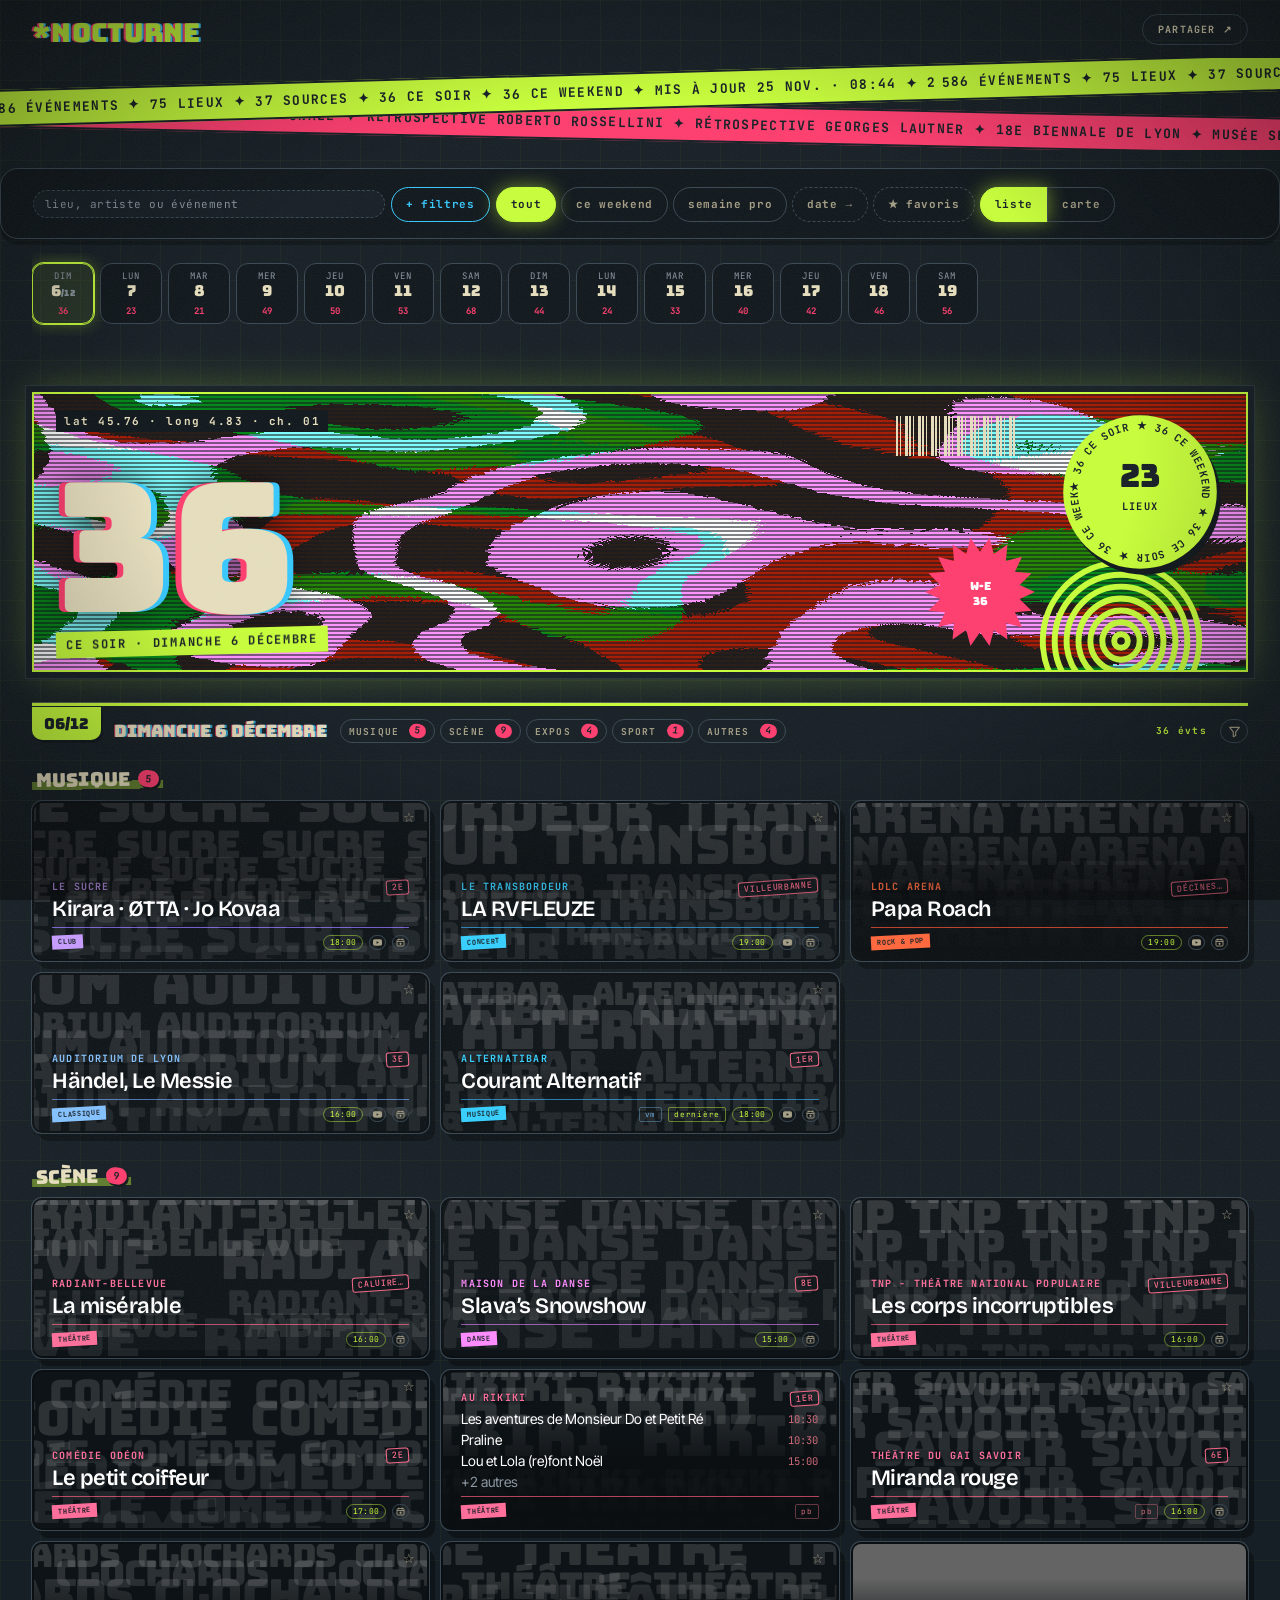
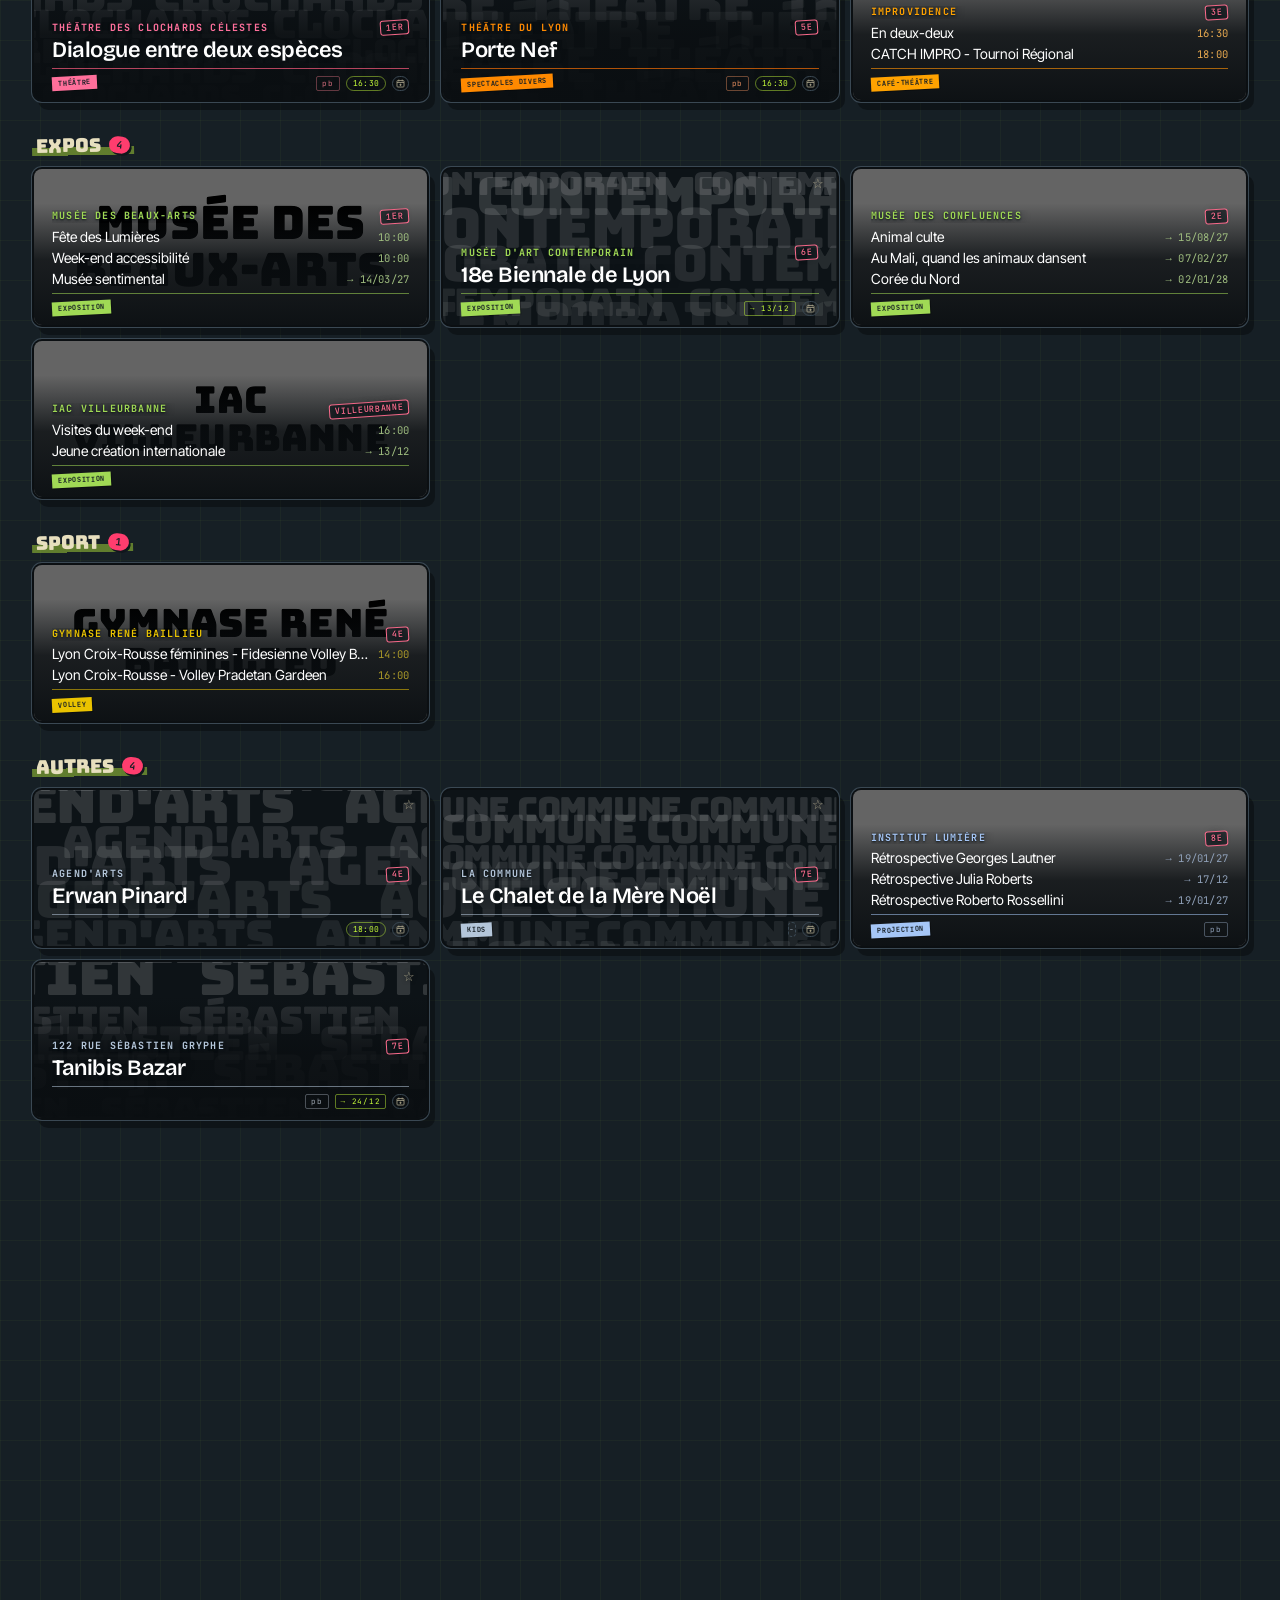
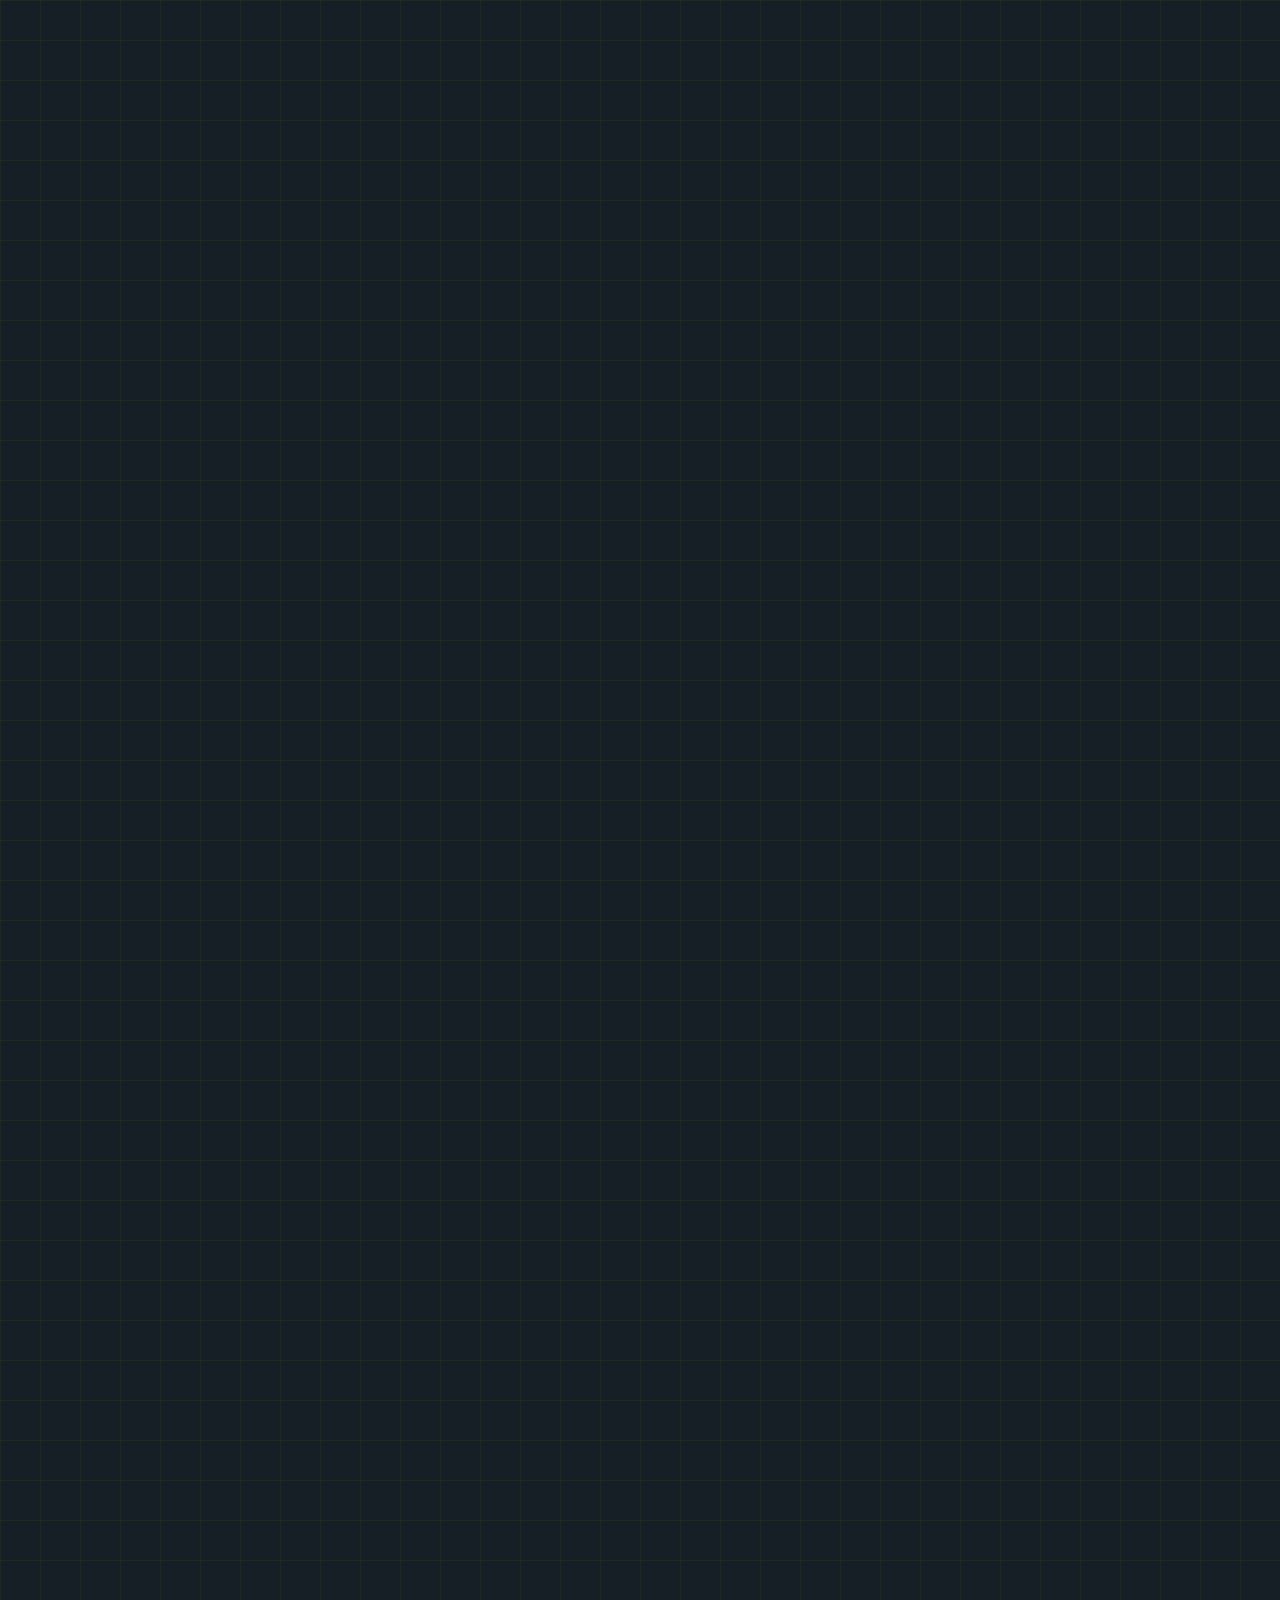
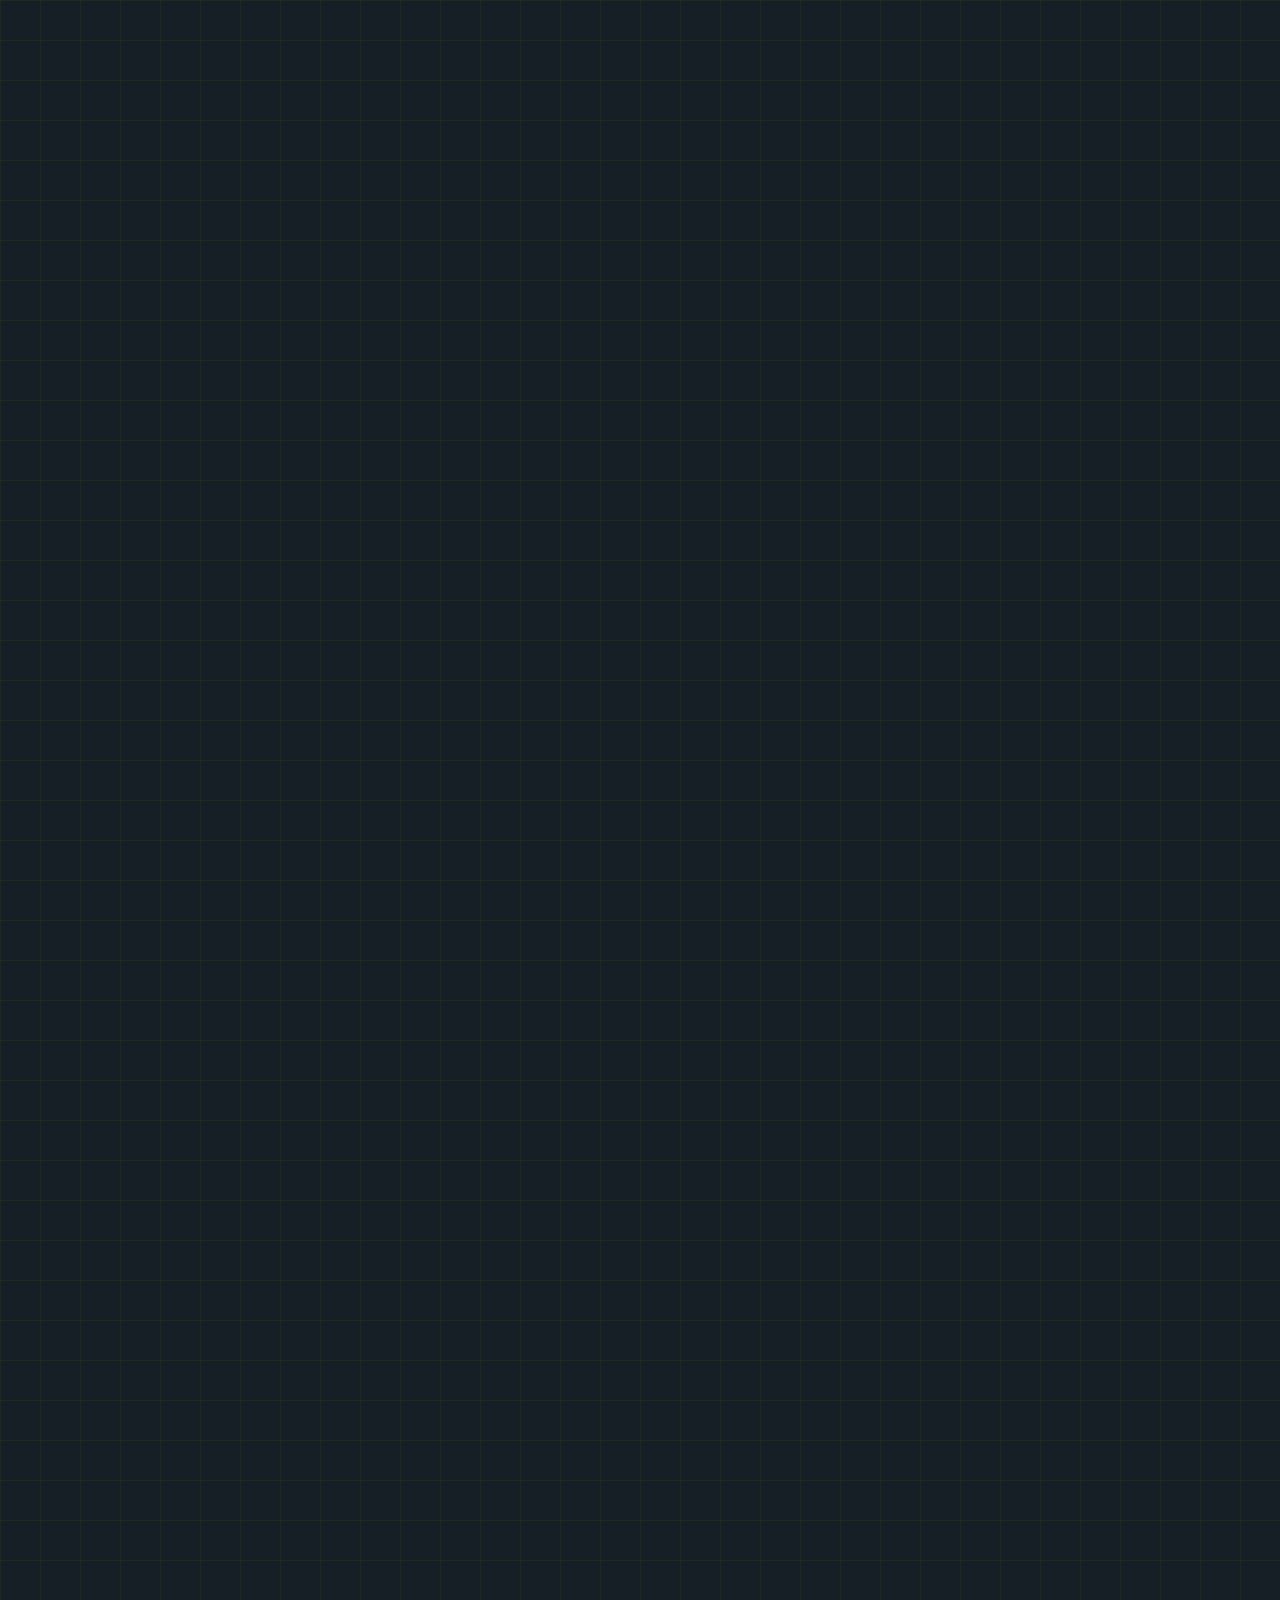
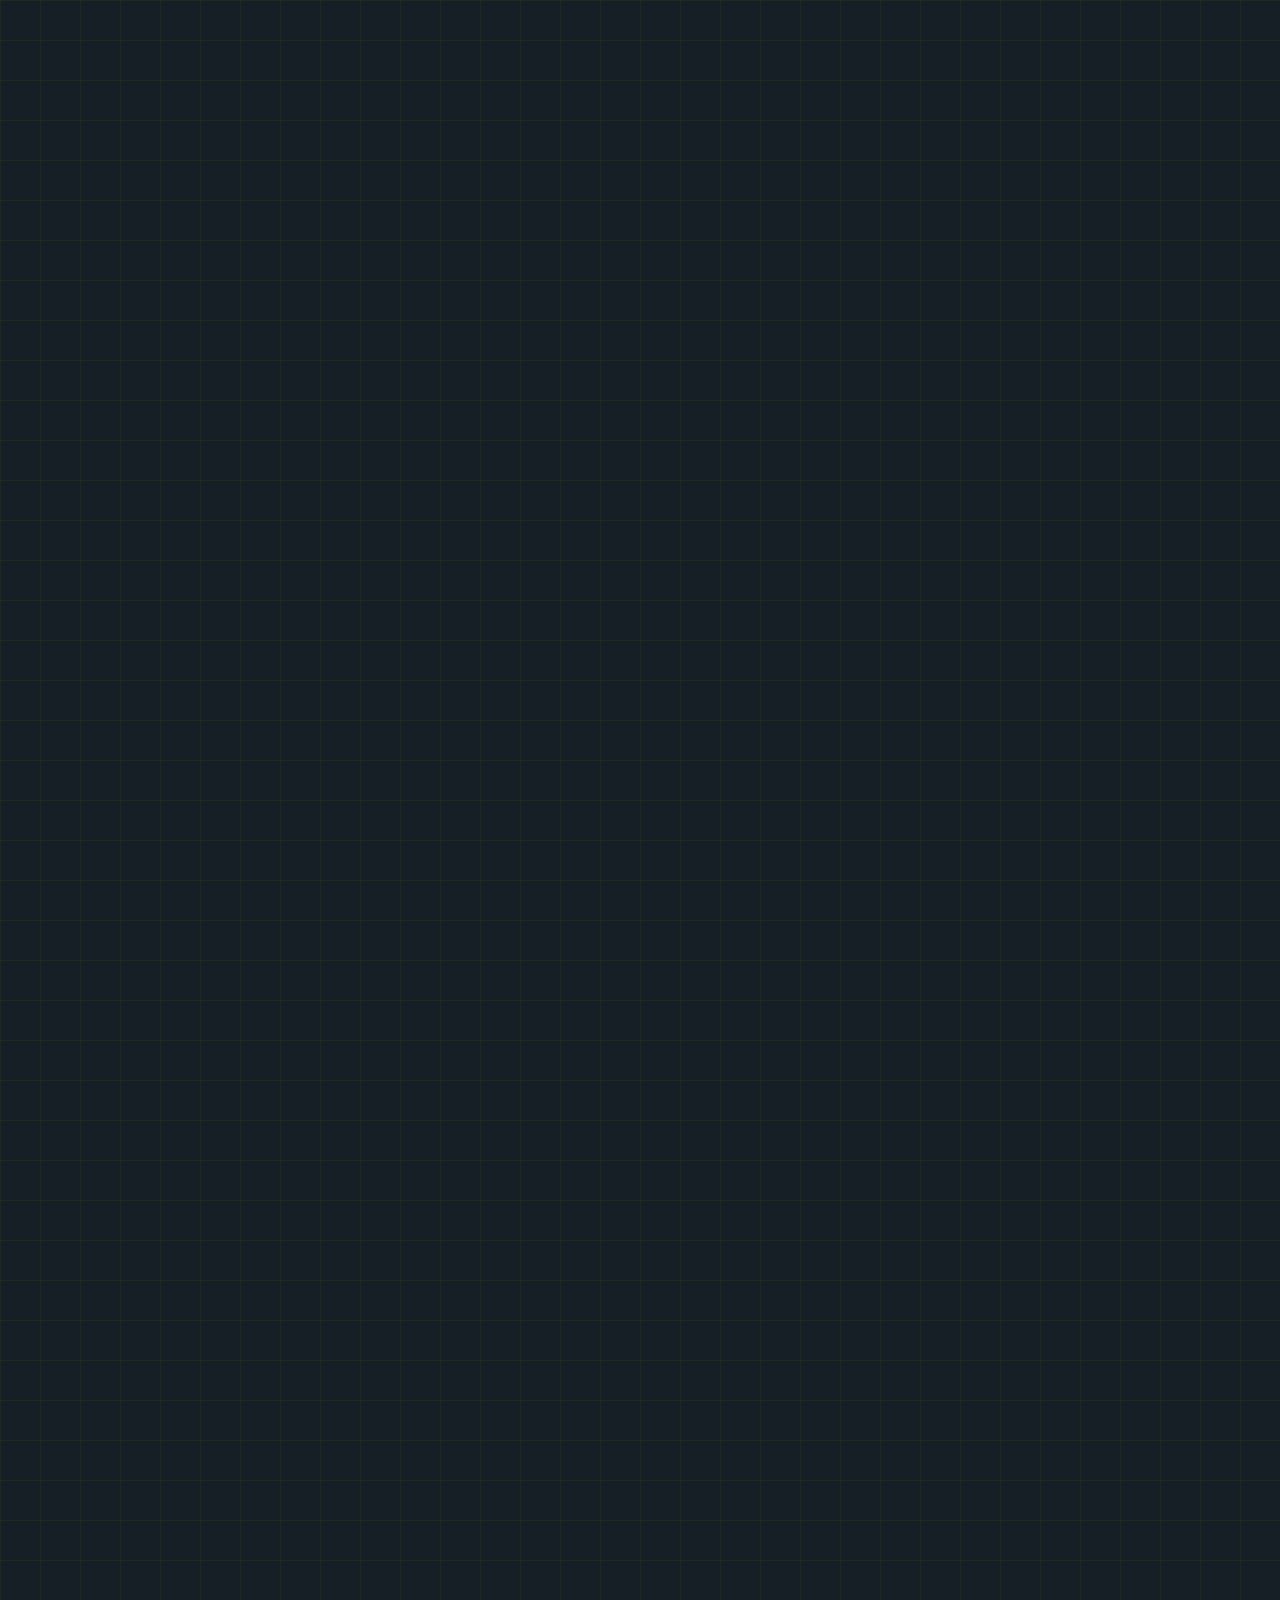
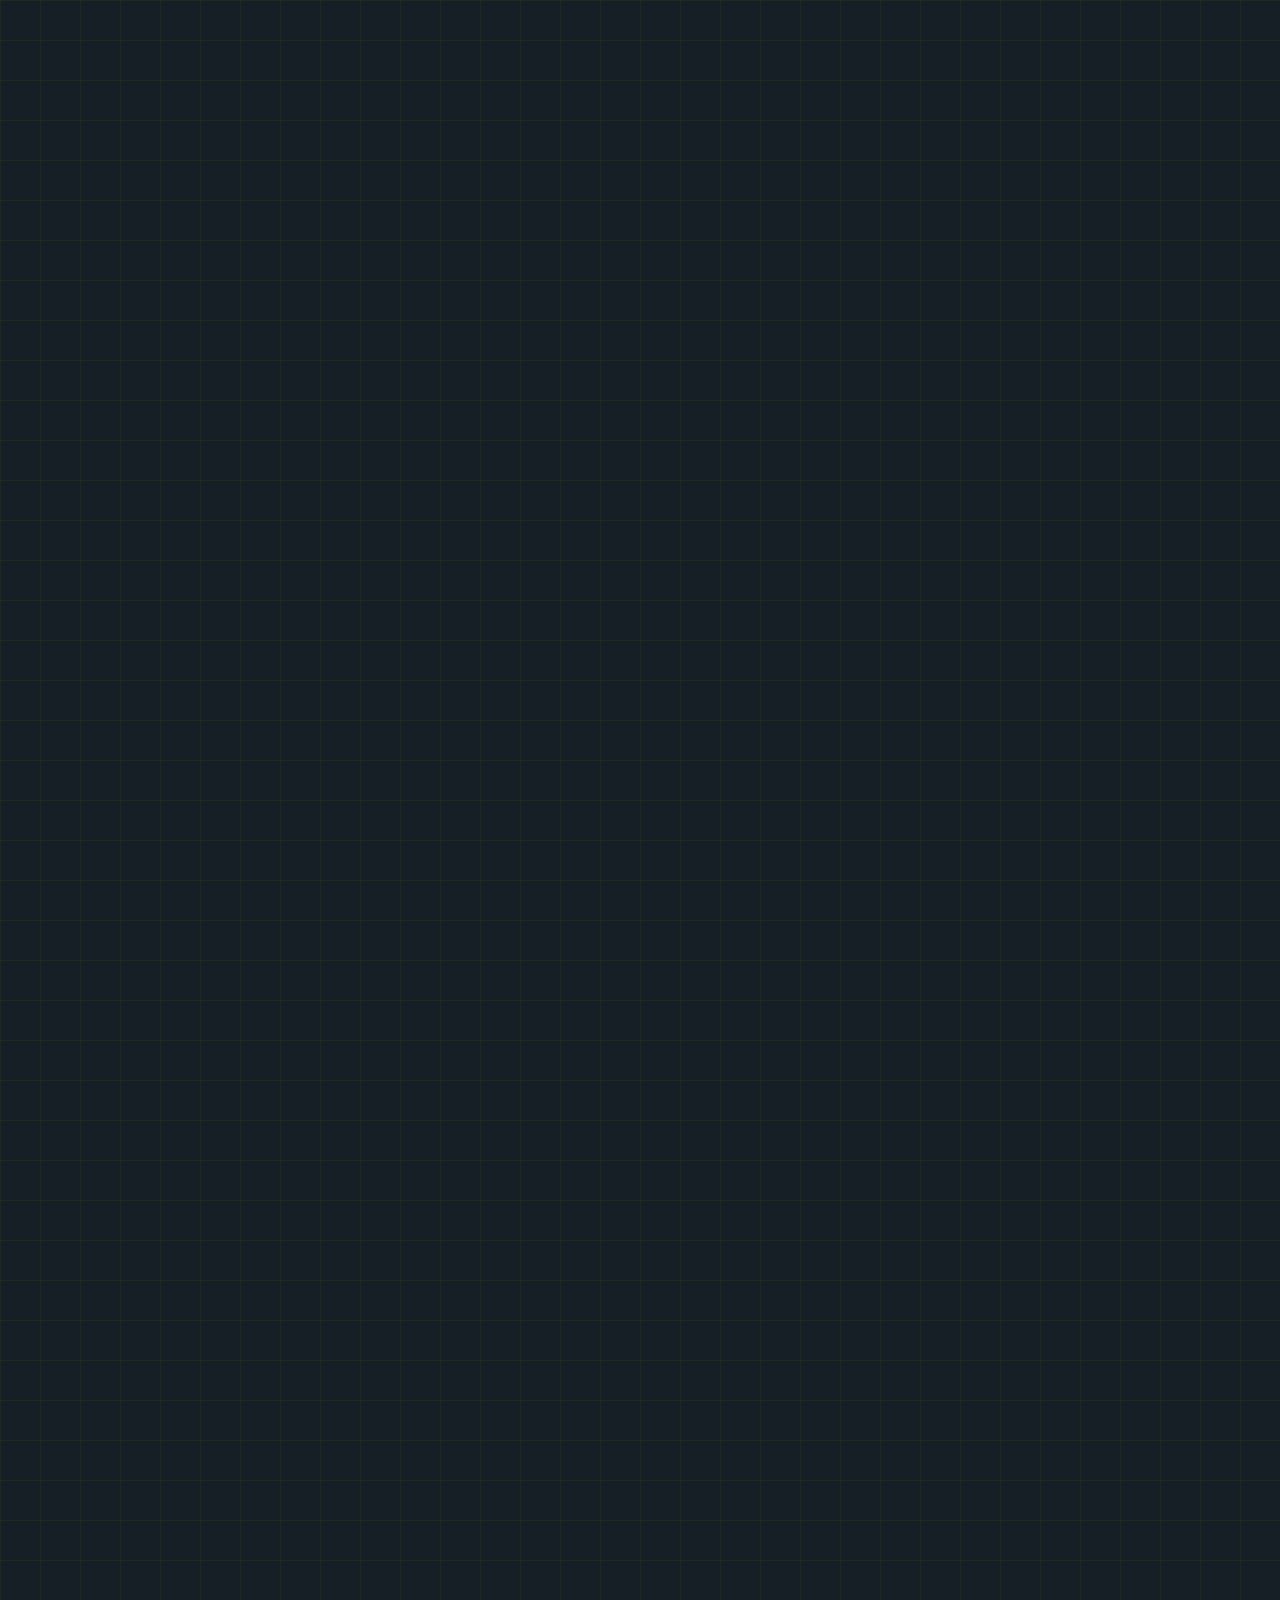
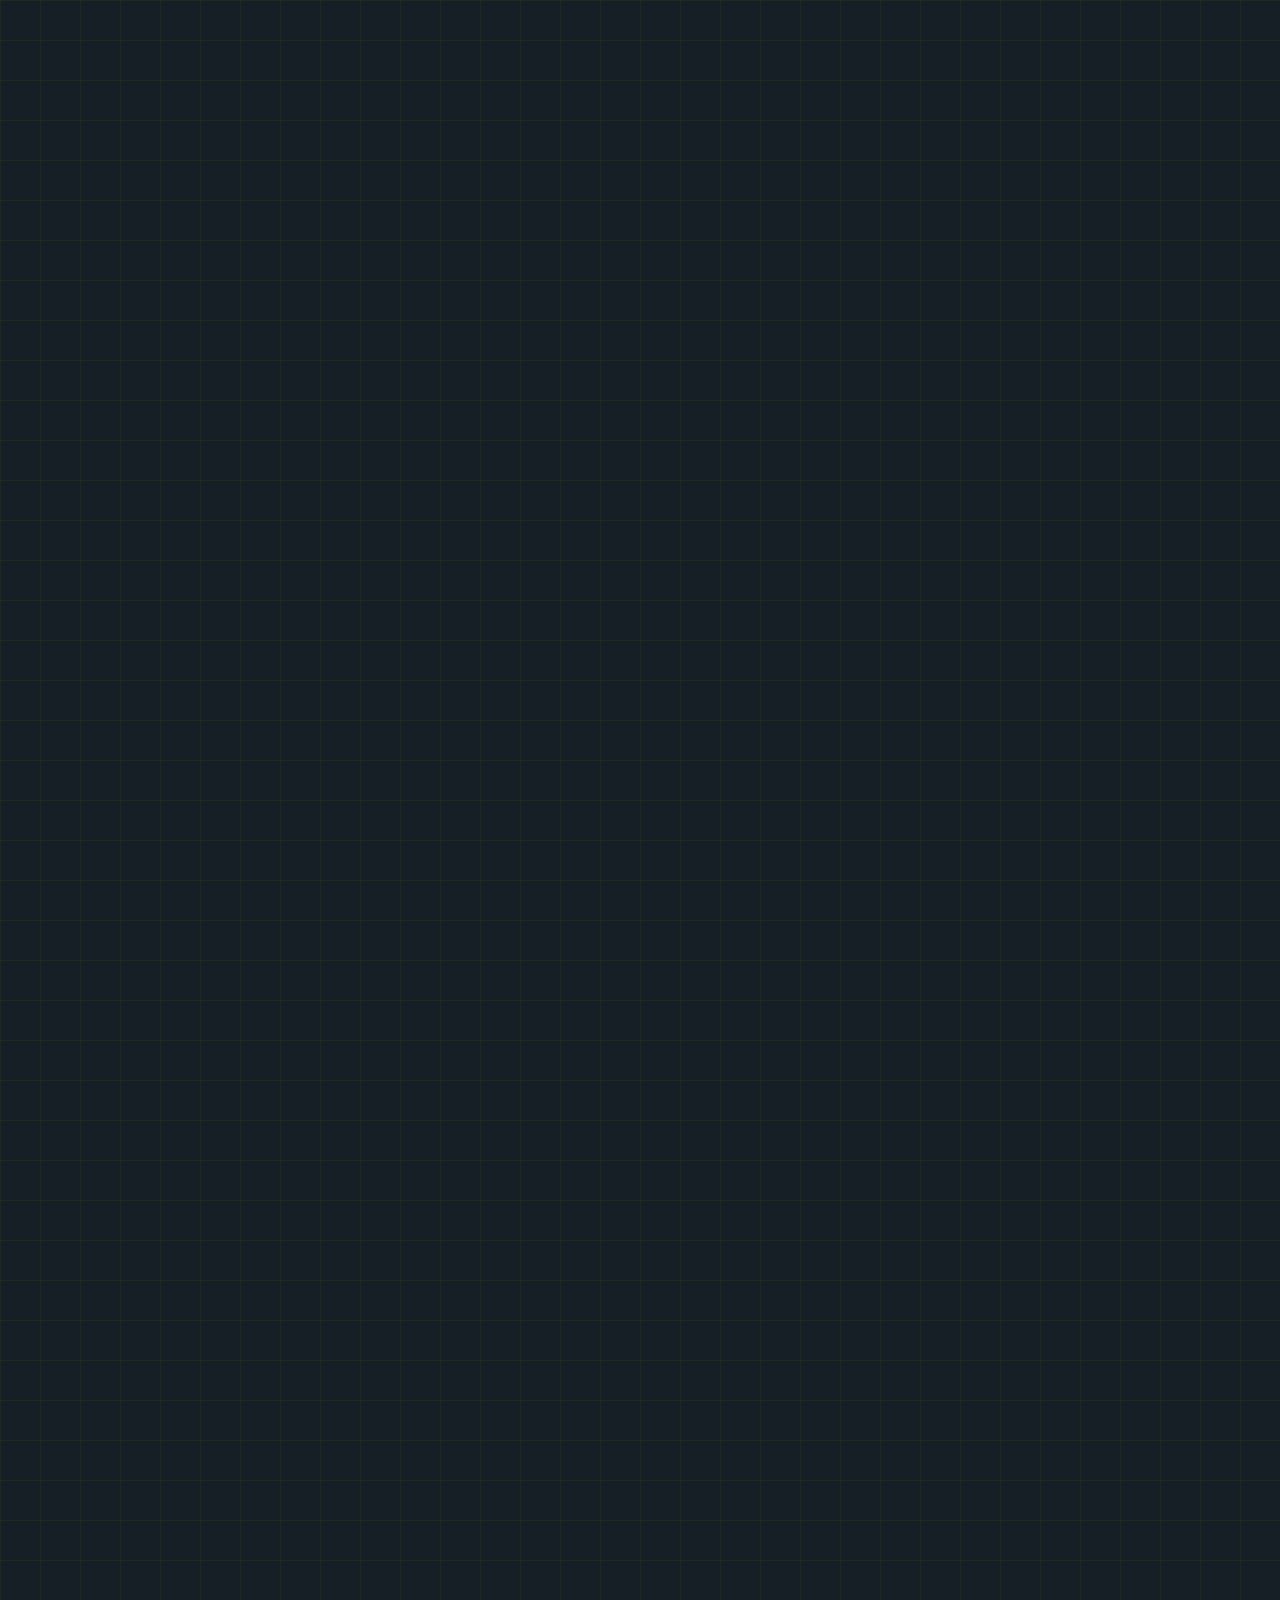
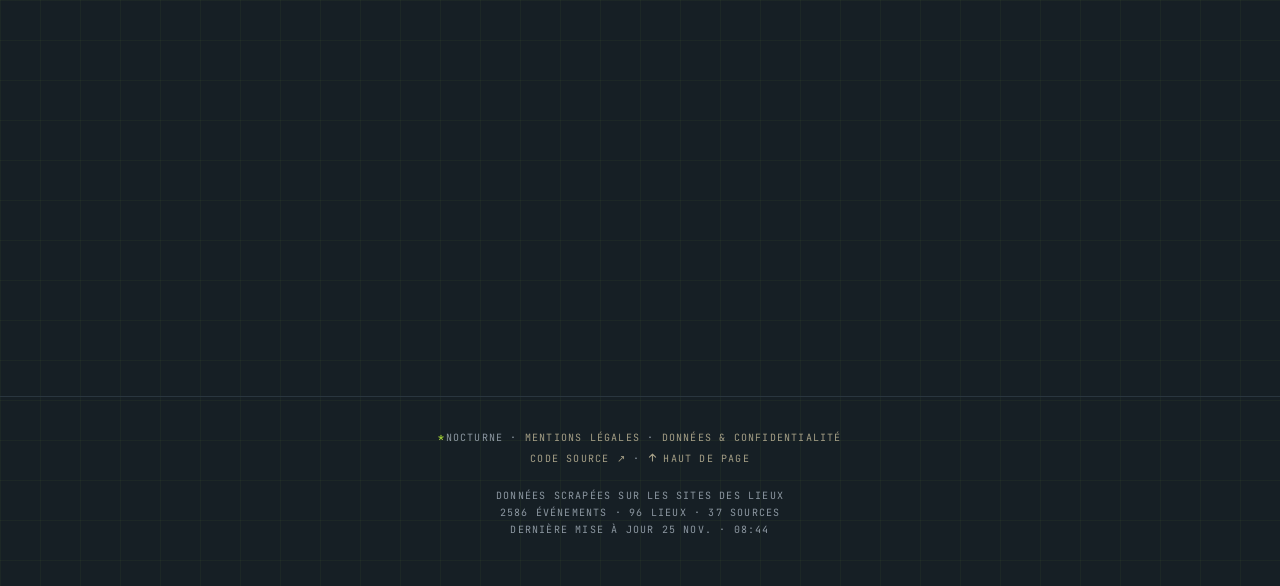
==== commit 87006378: "README court : l'essentiel seulement - README réduit à l'essentiel (1 290 lignes à 146) : fonctionne" ====
--- a/index.html
+++ b/index.html
@@ -2004,8 +2004,8 @@
     text-transform: uppercase;
     letter-spacing: 0.12em;
   }
-  /* Le pied de page : lignes centrées, liens en premier,
-     chiffres du programme dessous. */
+  /* Le pied de page : lignes centrées, liens en premier, chiffres du
+     programme dessous. */
   footer .container { text-align: center; }
   footer .pied-liens { line-height: 1.7; }
   footer .pied-liens + .pied-liens { margin-top: 4px; }
@@ -2215,8 +2215,8 @@
   .day-pill.choisi { background: var(--warm); border-color: var(--warm); }
   .day-pill.choisi .dp-count { color: #161f25; }
 
-  /* ---------- Le bandeau « liquide » : la
-     journée en tête du programme, en grand, avec son chiffre en glitch */
+  /* ---------- Le bandeau « liquide » : la journée en tête du
+     programme, en grand, avec son chiffre en glitch */
   .sg-bandeau {
     --sg-couleur: var(--warm);
     position: relative; height: 280px; margin: 22px 0 30px; overflow: hidden;
@@ -2509,8 +2509,8 @@
   <!-- Ce que les filtres donnent, dit aux lecteurs d'écran (audit A-19) :
        le nombre de résultats, ou qu'il n'y en a aucun. Rien ne s'affiche. -->
   <p class="pour-lecteurs" id="annonce" role="status" aria-live="polite"></p>
-  <!-- Style « signal » : le bandeau du programme (liquide, coordonnées, code-barres, autocollant qui tourne,
-       étoile, cercles) ; textes, couleur et motif posés par le script
+  <!-- Style « signal » : le bandeau du programme (liquide, coordonnées,
+       code-barres, autocollant qui tourne, étoile, cercles) ; textes, couleur et motif posés par le script
        « signal » selon ce que montre la page (tout, ce weekend, une date…). -->
   <div class="container">
   <section class="sg-bandeau" id="sgBandeau" aria-labelledby="sgTitre">
